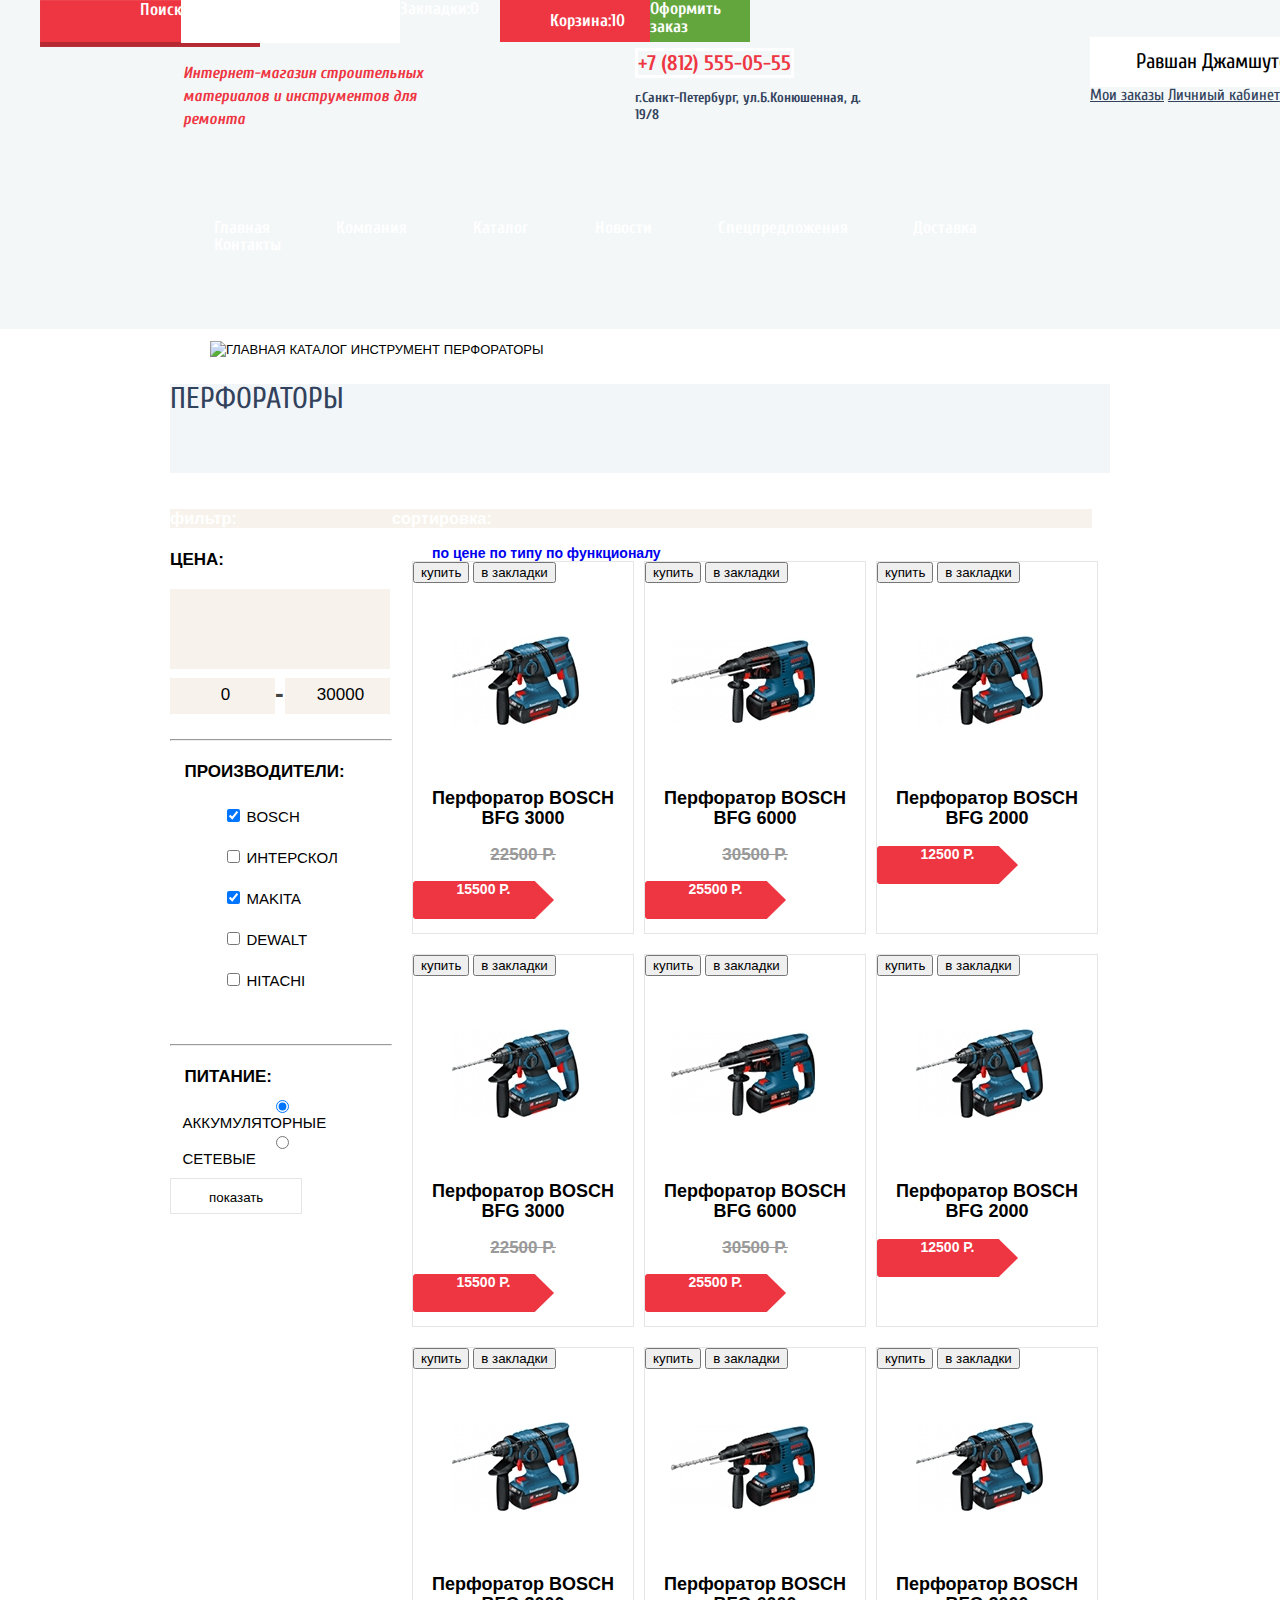
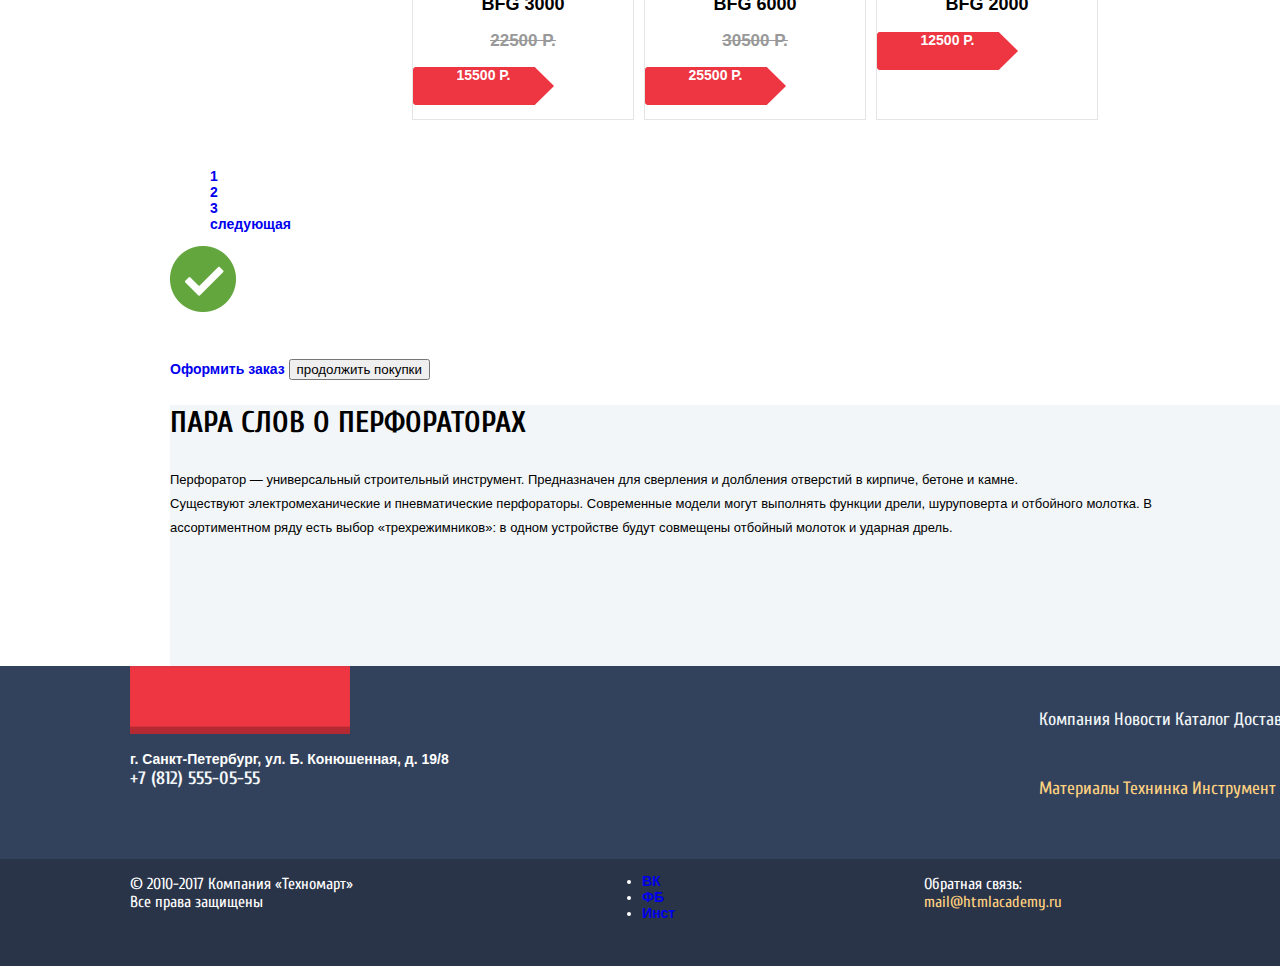
==== catalog.html @ 0e9c78cd "Сетки" ====
<!DOCTYPE html>
<html lang="ru">

<head>
  <meta charset="utf-8">
  <title>Техномарт</title>
  <link href="https://fonts.googleapis.com/css?family=Cuprum:400,400italic,700&amp;subset=latin,cyrillic"
    rel="stylesheet" type="text/css">
  <!--<link href="css/normalize.css" rel="stylesheet">-->
  <link href="css/style.css" rel="stylesheet">
</head>

<body class="inner-page">
  <header class="ferst-header">
    <section class="main-header container">

      <a class="logo" href="main.html"><img src="img/index-logo.png" width="220" height="47"
          alt="Логотип Техномарт"></a>

      <label class="search" for="search">Поиск:</label>
      <input type="search" id="search" name="search">

      <a class="bookmark" href="#">Закладки:<span class="counter">0</span></a>
      <a class="basket-catalog" href="#">Корзина:<span class="buy">10</span></a>

      <a class="order" href="#">Оформить заказ</a>
    </section>

    <section class="second-header container">
      <h1 class="description">
        Интернет-магазин строительных материалов и инструментов для ремонта
      </h1>

      <div class="contacts">
        <a href="tel:+78125550555">+7 (812) 555-05-55</a>
        <p> г.Санкт-Петербург, ул.Б.Конюшенная, д. 19/8</p>
      </div>

      <div>
        <div class="user-name">
          <a href="#">Равшан Джамшутович</a>
        </div>
        <p class="links">
          <a href="#">Мои заказы</a>
          <a href="#">Личниый кабинет</a>
        </p>
      </div>

      <nav class="navigation">
        <ul>
          <li><a href="main.html">Главная</a></li>
          <li><a href="aboutUs.html">Компания</a></li>
          <li><a href="catalog.html">Каталог</a></li>
          <li><a href="news.html">Новости</a></li>
          <li><a href="special.html">Спецпредложения</a></li>
          <li><a href="delivery.html">Доставка</a></li>
          <li><a href="contacts.html">Контакты</a></li>
        </ul>
      </nav>

    </section>

  </header>

  <main class="container">

    <ul class="breadcrumbs">
      <li><a href="main.html"><img src="img/home.svg" alt="Главная"></a></li>

      <li><a href="catalog.html">каталог</a></li>
      <li><a href="#">инструмент</a></li>
      <li><a href="#">перфораторы</a></li>
    </ul>


    <section class="title">
      <h2>перфораторы</h2>
    </section>

    <section class="filter-catalog">
      <section class="filters">
        <form action="#" method="GET">

          <h3>фильтр:</h3>

          <h2>цена:</h2>
          <div class="range"></div>
          <div class="first-tumbler"></div>
          <div class="second-tumbler"></div>

          <div class="price-box">
            <input class="min-price" type="text" value="0">
            <span class="dash">-</span>
            <input class="max-price" type="text" value="30000">
          </div>

          <div class="line">
            <hr align="left" width="220">
          </div>

          <fieldset class="field-option">
            <legend class="manufacturers">Производители:</legend>
            <ul class="list-manuf">
              <li>
                <input type="checkbox" name="bosch" id="filter-bosch" checked>
                <label class="manuf-name" for="filter-bosch">
                  bosch
                </label>
              </li>
              <li>
                <input type="checkbox" name="interskol" id="filter-interskol">
                <label class="manuf-name" for="filter-interskol">
                  интерскол
                </label>
              </li>
              <li>
                <input type="checkbox" name="makita" id="filter-makita" checked>
                <label class="manuf-name" for="filter-makita">
                  makita
                </label>
              </li>
              <li>
                <input type="checkbox" name="dewalt" id="filter-dewalt">
                <label class="manuf-name" for="filter-dewalt">
                  dewalt
                </label>
              </li>
              <li>
                <input type="checkbox" name="hitachi" id="filter-hitachi">
                <label class="manuf-name" for="filter-hitachi">
                  hitachi
                </label>
              </li>
            </ul>
          </fieldset>
          <div class="line">
            <hr align="left" width="220">
          </div>

          <fieldset class="field-supply">
            <legend class="supply">питание:</legend>
            <input type="radio" id="notify-on" name="notify" value="on" checked>
            <label class="supply-name" for="notify-on">аккумуляторные</label>
            <input type="radio" id="notify-off" name="notify" value="off">
            <label class="supply-name" for="notify-off">сетевые</label>
          </fieldset>

          <button type="submit">показать</button>
        </form>
      </section>
      <section class="sort-catalog">
        <div class="sorting">
          <h3>сортировка:</h3>
          <ul>
            <li><a href="#">по цене</a></li>
            <li><a href="#">по типу</a></li>
            <li><a href="#">по функционалу</a></li>
            <li><a href="get-up"></a></li>
            <li><a href="get-down"></a></li>
          </ul>

        </div>

        <section class="catalog">

          <ul class="catalog-list">
            <li class="catalog-item">
              <div class="hidden-button">
                <button type="button">купить</button>
                <button type="button">в закладки</button>
              </div>

              <p class="catalog-item-image">
                <img src="img/BFG3000.jpg" alt="BFG 3000" width="218px" height="170px">
              </p>

              <h3 class="catalog-category">
                Перфоратор BOSCH<br> BFG 3000
              </h3>

              <p class="old-price">
                <del>22500 Р.</del>
              </p>
              <p class="red-price">
                15500 Р.
              </p>
            </li>
            <li class="catalog-item">
              <div class="hidden-button">
                <button type="button">купить</button>
                <button type="button">в закладки</button>
              </div>

              <p class="catalog-item-image">
                <img src="img/BFG6000.jpg" alt="BFG 6000" width="218px" height="170px">
              </p>

              <h3 class="catalog-category">
                Перфоратор BOSCH<br>BFG 6000
              </h3>

              <p class="old-price">
                <del>30500 Р.</del>
              </p>
              <p class="red-price">
                25500 Р.
              </p>
            </li>
            <li class="catalog-item">
              <div class="hidden-button">
                <button type="button">купить</button>
                <button type="button">в закладки</button>
              </div>

              <p class="catalog-item-image new">
                <img src="img/BFG2000.jpg" alt="BFG 2000" width="218px" height="170px">
              </p>

              <h3 class="catalog-category">
                Перфоратор BOSCH<br>BFG 2000
              </h3>

              <p class="red-price">
                12500 Р.
              </p>
            </li>
            <li class="catalog-item">
              <div class="hidden-button">
                <button type="button">купить</button>
                <button type="button">в закладки</button>
              </div>

              <p class="catalog-item-image">
                <img src="img/BFG3000.jpg" alt="BFG 3000" width="218px" height="170px">
              </p>

              <h3 class="catalog-category">
                Перфоратор BOSCH<br> BFG 3000
              </h3>

              <p class="old-price">
                <del>22500 Р.</del>
              </p>
              <p class="red-price">
                15500 Р.
              </p>
            </li>
            <li class="catalog-item">
              <div class="hidden-button">
                <button type="button">купить</button>
                <button type="button">в закладки</button>
              </div>
              <p class="catalog-item-image new">
                <img src="img/BFG6000.jpg" alt="BFG 6000" width="218px" height="170px">
              </p>

              <h3 class="catalog-category">
                Перфоратор BOSCH<br> BFG 6000
              </h3>

              <p class="old-price">
                <del>30500 Р.</del>
              </p>
              <p class="red-price">
                25500 Р.
              </p>
            </li>
            <li class="catalog-item">
              <div class="hidden-button">
                <button type="button">купить</button>
                <button type="button">в закладки</button>
              </div>
              <p class="catalog-item-image">
                <img src="img/BFG2000.jpg" alt="BFG 2000" width="218px" height="170px">
              </p>

              <h3 class="catalog-category">
                <span class="catalog-category">Перфоратор BOSCH</span>
                <span class="catalog-title">BFG 2000</span>
              </h3>

              <p class="red-price">
                12500 Р.
              </p>
            </li>
            <li class="catalog-item">
              <div class="hidden-button">
                <button type="button">купить</button>
                <button type="button">в закладки</button>
              </div>
              <p class="catalog-item-image new">
                <img src="img/BFG3000.jpg" alt="BFG 3000" width="218px" height="170px">
              </p>

              <h3 class="catalog-category">
                Перфоратор BOSCH<br> BFG 3000
              </h3>

              <p class="old-price">
                <del>22500 Р.</del>
              </p>
              <p class="red-price">
                15500 Р.
              </p>
            </li>
            <li class="catalog-item">
              <div class="hidden-button">
                <button type="button">купить</button>
                <button type="button">в закладки</button>
              </div>
              <p class="catalog-item-image">
                <img src="img/BFG6000.jpg" alt="BFG 6000" width="218px" height="170px">
              </p>

              <h3 class="catalog-category">
                Перфоратор BOSCH<br> BFG 6000
              </h3>

              <p class="old-price">
                <del>30500 Р.</del>
              </p>
              <p class="red-price">
                25500 Р.
              </p>
            </li>
            <li class="catalog-item">
              <div class="hidden-button">
                <button type="button">купить</button>
                <button type="button">в закладки</button>
              </div>

              <p class="catalog-item-image">
                <img src="img/BFG2000.jpg" alt="BFG 2000" width="218px" height="170px">
              </p>

              <h3 class="catalog-category">
                Перфоратор BOSCH<br> BFG 2000
              </h3>

              <p class="red-price">
                12500 Р.
              </p>
            </li>
          </ul>
        </section>
      </section>


    </section>

    <ul class="pagination-list">
      <li class="pagination-item pagination-item-current"><a href="#">1</a></li>
      <li class="pagination-item"><a href="#">2</a></li>
      <li class="pagination-item"><a href="#">3</a></li>
      <li class="next-list"><a href="#">следующая</a></li>
    </ul>

    <section class="visually-hidden">
      <img src="img/check.png" alt="V" width="66" height="66">
      <p>Товар добавлен в корзину</p>
      <a href="#">Оформить заказ</a>
      <button type="button">продолжить покупки</button>
    </section>

    <section class="definition">
      <h2>ПАРА СЛОВ О ПЕРФОРАТОРАХ</h2>
      <p>
        Перфоратор — универсальный строительный инструмент. Предназначен для сверления и долбления отверстий в кирпиче,
        бетоне и камне. <br>
        Существуют электромеханические и пневматические перфораторы. Современные модели могут выполнять функции дрели,
        шуруповерта и отбойного молотка. В <br>
        ассортиментном ряду есть выбор «трехрежимников»: в одном устройстве будут совмещены отбойный молоток и ударная
        дрель.
      </p>
    </section>

  </main>

  <footer>
    <section class="close-footer container">
      <div class="footer-nav-1">
        <a class="logo" href="main.html"><img src="img/index-logo.png" width="220" height="68"
            alt="Логотип Техномарт"></a>

        <p>
          г. Санкт-Петербург, ул. Б. Конюшенная, д. 19/8 <br>
          <a class="footer-tel" href="tel:+78125550555">+7 (812) 555-05-55</a>
        </p>

      </div>
      <div class="footer-nav-2">
        <ul class="links-1">
          <li><a href="aboutus.html"> Компания</a></li>
          <li><a href="news.html"> Новости</a></li>
          <li><a href="catalog.html">Каталог</a></li>
          <li><a href="delivery.html">Доставка</a></li>
          <li><a href="contacts.html">Контакты</a></li>
        </ul>

        <ul class="links-2">
          <li><a href="#">Материалы</a></li>
          <li><a href="">Технинка</a></li>
          <li><a href="">Инструмент</a></li>
          <li><a href="special.html">Спецпредложения</a></li>
        </ul>
      </div>
    </section>

    <section class="main-footer container">
      <p>
        &#169; 2010-2017 Компания &#171;Техномарт&#187; <br>
        Все права защищены
      </p>

      <ul>
        <li><a href="#">ВК</a></li>
        <li><a href="#">ФБ</a></li>
        <li><a href="#">Инст</a></li>
      </ul>

      <p>
        Обратная связь: <br>
        <a class="mail" href="mailto:mail@htmlacademy.ru">mail@htmlacademy.ru</a>
      </p>

      <p>
        Разработано <br>
        <a class="mail" href="https://htmlacademy.ru/intensive/htmlcss">htmlacademy.ru</a>
      </p>

    </section>
  </footer>
</body>

</html>
---- css/style.css ----
body {
    margin: 0;
    padding: 0;
    font-family: "PT Sans Narrow", Arial, sans-serif;
    font-size: 14px;
    font-weight: 700;
    color: #ffffff;
    background-color: #ffffff;
  }

  .inner-page {
    /* Временно для сетки 
    background-image: url('../img/technomart-catalog.jpg');
    background-size: 1200px auto;
    background-position: top center;
    background-repeat: no-repeat;*/
  }
  

  a {
    text-decoration: none;
  }

  .container {
    width: 940px;
    margin: 0 auto;
  }

 .ferst-header {
    min-height: 320px;
    min-width: 1200px;
    background-color: #f3f7f8;
    display: flex;
    flex-direction: column;
  } 

  .second-header {
    min-width: 1200px;
    min-height: 278px;
    display: flex;
    flex-direction: row;
    justify-content: space-between;
    flex-wrap: wrap;
    padding-left: 183px;
    padding-right: 183px;
  }

  .main-header {
    min-width: 1200px;
    min-height: 42px;
    display: flex;
    align-items: flex-start;
    flex-direction: row;
   /* background-image: url("../img/head.png");
    background-position: top center;
    background-repeat: no-repeat;
    color: #ffffff;
    display: flex;
    width: 1280px;
    height: 42px;*/
  }

  input[type=search] {
    padding: 12px 0 12px 49px;
    border: none;
    font-family: "Cuprum","Arial",sans-serif;
    font-size: 17px;
  }
  label.search {
    width: 41px;
    height: 12px;
    font-family: "Cuprum","Arial",sans-serif;
    font-size: 17px;
  }

  .basket .bookmark {
    width: 100px;
    padding: 12px 0 12px 50px;
    font-size: 17px;
    font-style: normal;
    font-family: "Cuprum","Arial",sans-serif;
    text-align: left;
    color: #ffffff;
  }

  .basket-catalog {
    width: 100px;
    padding: 12px 0 12px 50px;
    font-size: 17px;
    font-style: normal;
    font-family: "Cuprum","Arial",sans-serif;
    text-align: left;
    color: #ffffff;
    background-color: #ee3643;  
  }

  .order {
    background-color: #63a63e;
    width: 150px;
    height: 42px;
    color: #ffffff;
    font-family: "Cuprum","Arial",sans-serif;
    font-size: 17px;
  }


 .main-header a {
    width: 100px;
    font-size: 17px;
    line-height: 18px;
    font-style: normal;
    font-family: "Cuprum","Arial",sans-serif;
    text-align: left;
    color: #ffffff;
}

.description {
  width: 247px;
  height: 69px;
  font-size: 16px;
  line-height: 23px;
  font-style: italic;
  font-family: "Cuprum","Arial",sans-serif;
  color: #ee3643;;
}

.contacts a {
  width: 270px;
  height: 45px;
  border: 3px solid #ffffff;
  color: #ee3643;
  font-family: "Cuprum","Arial",sans-serif;
  font-size: 21px;
}

.contacts p {
  width: 250px;
  height: 13px;
  color: #32425c;
  font-family: "Cuprum","Arial",sans-serif;
  font-size: 14px;
}

.user-name a {
  padding: 12px 65px 14px 46px;
  color: #000000;
  font-family: "Cuprum","Arial",sans-serif;
  font-size: 21px;
  font-weight: 400;
  line-height: 21px;
  background-color: #ffffff;
}

.links a {
  color: #32425c;
  font-family: "Cuprum","Arial",sans-serif;
  font-size: 16px;
  font-weight: 400;
  line-height: 18px;
  text-decoration: underline;
}

.login-block {
  height: 16px;
  color: #000000;
  font-family: "Cuprum","Arial",sans-serif;
  font-size: 21px;
  font-weight: 400;
  line-height: 21px;
}

.login {
  padding: 12px 26px 14px 46px;
  background-color: #ffffff;
}

.registration {
  padding: 12px 25px 14px 23px;
  background-color: #684e4e;
}

.navigation {
  width: 940px;
  height: 60px;
  display: flex;
  flex-direction: row-reverse;
  /*background-image: url("../img/nav.png");
  background-position: top center;
  background-repeat: no-repeat;*/
}

.navigation ul {
  padding-left: 0;
}

.navigation li {
  display: inline;
}

.navigation a {
  padding: 20px 31px;
  color: #ffffff;
  font-family: "Cuprum","Arial",sans-serif;
  font-size: 17px;
  line-height: 17px;  
}

.navigation:nth-child(7) {
  margin-right: 0;
}

/*main catalog*/
.breadcrumbs {
  display:inline-block;
  margin: 12px auto auto auto;
}
.breadcrumbs li {
  display: inline;
}

.breadcrumbs a {
  color: #000000;
  font-family: "PT Sans","Arial",sans-serif;
  font-size: 13px;
  font-weight: 400;
  line-height: 18px;
  text-transform: uppercase;
}


.title {
  width: 940px;
  height: 89px;
  background-color: #f2f6f8;
  margin-bottom: 20px;
}

.filter-catalog {
  display: flex;
}

.title h2 {
  color: #32425c;
  font-family: "Cuprum","Arial",sans-serif;
  font-size: 30px;
  font-weight: 400;
  line-height: 30px;
  text-transform: uppercase;
}

.field-option {
  border: none;
}

.manufacturers {
  color: #000000;
  font-family: "PT Sans","Arial",sans-serif;
  font-size: 17px;
  font-weight: 700;
  line-height: 30px;
  text-transform: uppercase;
  margin-top: 25px;
}

.supply {
  color: #000000;
  font-family: "PT Sans","Arial",sans-serif;
  font-size: 17px;
  font-weight: 700;
  line-height: 30px;
  text-transform: uppercase; 
}

.field-supply {
  border: none;
  display: flex;
  flex-direction: column;
}

.manufacturers label {
  color: #000000;
  font-family: "PT Sans","Arial",sans-serif;
  font-size: 15px;
  font-weight: 400;
  line-height: 20px;
  text-transform: uppercase;
}

.list-manuf li {
  margin-bottom: 20px;
}

.manuf-name {
  color: #000000;
  font-family: "PT Sans","Arial",sans-serif;
  font-size: 15px;
  font-weight: 400;
  line-height: 20px;
  text-transform: uppercase;
}

.supply-name {
  color: #000000;
  font-family: "PT Sans","Arial",sans-serif;
  font-size: 15px;
  font-weight: 400;
  line-height: 20px;
  text-transform: uppercase;
}

.filters {
  display: flex;
  flex-direction: column;
}

.filters h3 {
  background-color: #f7f3ec;
}

.filters h2 {
  color: #000000;
  font-family: "PT Sans","Arial",sans-serif;
  font-size: 17px;
  font-weight: 700;
  line-height: 30px;
  text-transform: uppercase;
}

.range {
  width: 220px;
  height: 80px;
  background-color: #f7f3ec;
  margin-bottom: 9px;
}

input[type=text] {
  width: 95px;
  padding: 8px 2px 10px 8px;
  font-weight: 400;
  font-style: normal;
  font-size: 17px;
  line-height: 18px;
  font-family: "PT Sans","Arial",sans-serif;
  text-align: center;
  background-color: #f7f3ec;
  border: none;
  
}

.dash {
  width: 10px;
  height: 1px;
  color: #444444;
  font-family: "PT Sans","Arial",sans-serif;
  font-size: 26px;
}

.price-box {
  display: flex;
  flex-direction: row;
}

.filters button {
  border: 1px solid #e5e5e5;
  background-color: #ffffff;
  padding: 11px 38px 8px;
  
}

.line {
  margin-top: 25px;
  margin-bottom: 16px;
  border-bottom-width: 0;
}

.sorting {
  width: 700px;
  height: 38px;
  
}


.sorting li {
  display: inline;
}

.sorting h3 {
  background-color: #f7f3ec;
}

.catalog-list {
  display: flex;
  flex-direction: row;
  flex-wrap: wrap;
  padding-left: 20px;
}

.catalog-item {
  border: 1px solid #e5e5e5;
  background-color: #ffffff;
  width: 220px;
  margin-bottom: 20px;
  margin-right: 10px;
}

.catalog-category {
  color: #000000;
  font-family: "PT Sans","Arial",sans-serif;
  font-size: 18px;
  font-weight: 700;
  line-height: 20px;
  text-align: center;
}

.old-price {
  color: #999999;
  font-family: "PT Sans","Arial",sans-serif;
  font-size: 17px;
  line-height: 18px;
  text-decoration: line-through;
  text-transform: uppercase;
  text-align: center;
}

.red-price {
  background-image: url("../img/11.png");
  background-repeat: no-repeat;
  background-position: center;
  width: 141px;
  height: 38px;
  text-align: center;
}

.definition {
  width: 1286px;
  height: 261px;
  background-color: #f2f6f8;
}

.definition h2 {
  margin-bottom: 28px;
  color: #000000;
  text-transform: uppercase;
  font-size: 30px;
  font-family: "Cuprum","Arial",sans-serif;
}

.definition p {
  font-weight: 400;
  font-style: normal;
  line-height: 24px;
  color: #000000;
  font-size: 13px;
}

/*main catalog over*/

.pre-footer {
  background-color: #ffffff;
  display: flex;
  justify-content: space-between;
  padding-left: 183px;
  padding-right: 183px;
}

.pre-footer h2 {
  color: #000000;
  font-family: "PT Sans","Arial",sans-serif;
  font-size: 30px;
  text-transform: uppercase;
}
.pre-footer p {
  font-size: 13px;
  font-family: "PT Sans","Arial",sans-serif;
  color: #000000;
}

.extra-p {
  width: 500px;
}

.pre-footer li {
  font-family: "Cuprum","Arial",sans-serif;
  font-size: 18px;
  line-height: 20px;
  color: #000000
}

.aboutus {
  padding: 12px 40px 10px;
  text-align: center;
  width: 220px;
  height: 38px;
  background-color: #ee3643;
  color: #ffffff;
  font-family: "Cuprum","Arial",sans-serif;
  font-size: 14px;
  font-weight: 400;
  line-height: 18px;
  text-transform: uppercase;
}

.loss-btn {
  padding: 13px 58px 8px 64px;
  background-color: #ee3643;
  color: #ffffff;
  font-family: "Cuprum","Arial",sans-serif;
  font-size: 14px;
  font-weight: 400;
  line-height: 18px;
  text-transform: uppercase;
}

.close-footer {
  width: 1280px;
  height: 193px;
  background-color: #32425c;
  display: flex;
  justify-content: space-between;
  padding-left: 130px;
  padding-right: 130px;
}


.footer-nav-2 li {
  display: inline;
}

.close-footer p
.footer-tel {
  width: 322px;
  height: 40px;
  color: #f3f7f9;
  font-family: "Cuprum","Arial",sans-serif;
  font-size: 18px;
  line-height: 24px;
}

.links-1 {
  margin-top: 42px;
}

.links-2 {
  margin-top: 45px;
}

.links-1 a {
  color: #f1f5f7;
  font-family: "Cuprum","Arial",sans-serif;
  font-size: 18px;
  font-weight: 400;
  line-height: 24px;
}

.links-2 a {
  color: #ffd180;
  font-family: "Cuprum","Arial",sans-serif;
  font-size: 18px;
  font-weight: 400;
  line-height: 24px;
}

.main-footer {
  background-color: #293449;
  width: 1280px;
  height: 107px;
  display: flex;
  justify-content: space-between;
  padding-left: 130px;
  padding-right: 130px;
}

.main-footer p {
  color: #ffffff;
  font-family: "Cuprum","Arial",sans-serif;
  font-size: 16px;
  font-weight: 400;
  line-height: 18px;
}

.mail {
  color: #ffd180;
  font-family: "Cuprum","Arial",sans-serif;
  font-size: 16px;
  font-weight: 400;
  line-height: 18px;
}
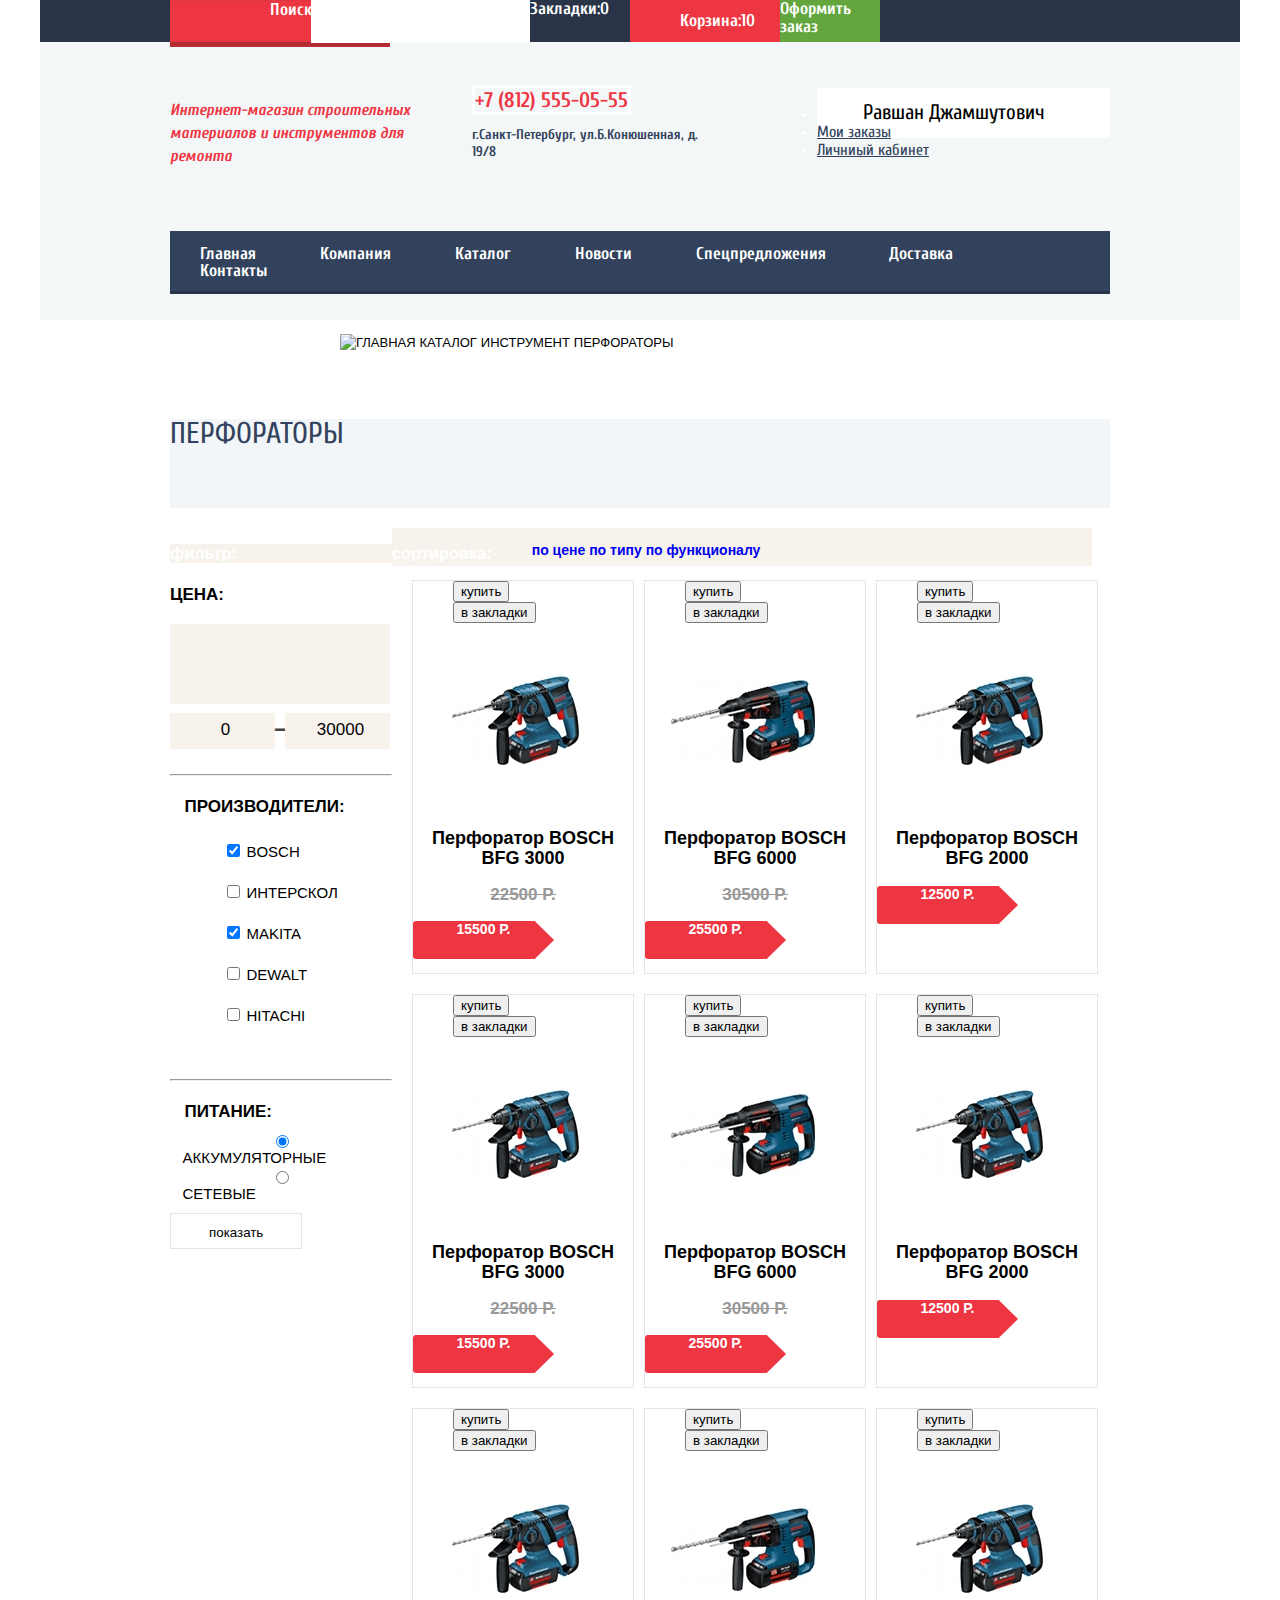
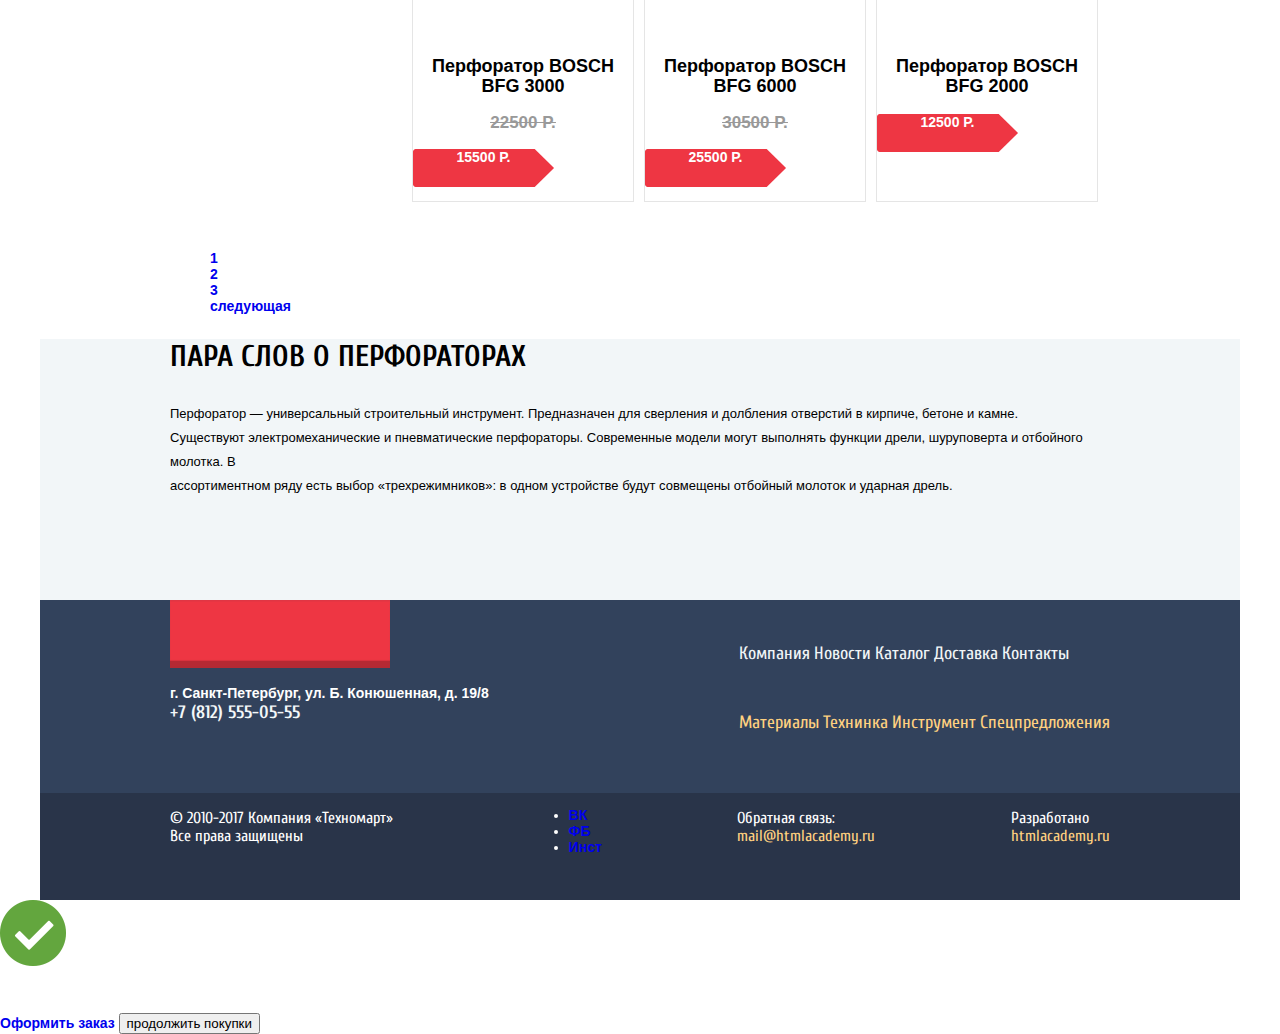
==== commit 8089bed5: "Доработка" ====
--- a/catalog.html
+++ b/catalog.html
@@ -10,9 +10,9 @@
   <link href="css/style.css" rel="stylesheet">
 </head>
 
-<body class="inner-page">
-  <header class="ferst-header">
-    <section class="main-header container">
+<body>
+  <header class="ferst-header container">
+    <section class="main-header">
 
       <a class="logo" href="main.html"><img src="img/index-logo.png" width="220" height="47"
           alt="Логотип Техномарт"></a>
@@ -36,333 +36,326 @@
         <p> г.Санкт-Петербург, ул.Б.Конюшенная, д. 19/8</p>
       </div>
 
-      <div>
-        <div class="user-name">
-          <a href="#">Равшан Джамшутович</a>
-        </div>
-        <p class="links">
-          <a href="#">Мои заказы</a>
-          <a href="#">Личниый кабинет</a>
-        </p>
-      </div>
-
-      <nav class="navigation">
-        <ul>
-          <li><a href="main.html">Главная</a></li>
-          <li><a href="aboutUs.html">Компания</a></li>
-          <li><a href="catalog.html">Каталог</a></li>
-          <li><a href="news.html">Новости</a></li>
-          <li><a href="special.html">Спецпредложения</a></li>
-          <li><a href="delivery.html">Доставка</a></li>
-          <li><a href="contacts.html">Контакты</a></li>
+      <ul>
+        <li class="user-name"><a href="#">Равшан Джамшутович</a></li>
+        <li class="links"><a href="#">Мои заказы</a></li>
+        <li class="links"><a href="#">Личниый кабинет</a>
+          </p>
+        </li>
+      </ul>
+
+      <section class="third-header container">
+        <nav class="navigation">
+          <ul>
+            <li><a href="main.html">Главная</a></li>
+            <li><a href="aboutUs.html">Компания</a></li>
+            <li><a href="catalog.html">Каталог</a></li>
+            <li><a href="news.html">Новости</a></li>
+            <li><a href="special.html">Спецпредложения</a></li>
+            <li><a href="delivery.html">Доставка</a></li>
+            <li><a href="contacts.html">Контакты</a></li>
+          </ul>
+        </nav>
+      </section>
+    </section>
+
+  </header>
+
+  <main>
+    <section class="main-catalog container">
+      <section class="part-breadcrumbs container">
+        <ul class="breadcrumbs">
+          <li><a href="main.html"><img src="img/home.svg" alt="Главная"></a></li>
+
+          <li><a href="catalog.html">каталог</a></li>
+          <li><a href="#">инструмент</a></li>
+          <li><a href="#">перфораторы</a></li>
         </ul>
-      </nav>
-
-    </section>
-
-  </header>
-
-  <main class="container">
-
-    <ul class="breadcrumbs">
-      <li><a href="main.html"><img src="img/home.svg" alt="Главная"></a></li>
-
-      <li><a href="catalog.html">каталог</a></li>
-      <li><a href="#">инструмент</a></li>
-      <li><a href="#">перфораторы</a></li>
-    </ul>
-
-
-    <section class="title">
-      <h2>перфораторы</h2>
-    </section>
-
-    <section class="filter-catalog">
-      <section class="filters">
-        <form action="#" method="GET">
-
-          <h3>фильтр:</h3>
-
-          <h2>цена:</h2>
-          <div class="range"></div>
-          <div class="first-tumbler"></div>
-          <div class="second-tumbler"></div>
-
-          <div class="price-box">
-            <input class="min-price" type="text" value="0">
-            <span class="dash">-</span>
-            <input class="max-price" type="text" value="30000">
+      </section>
+
+      <section class="title container">
+        <h2>перфораторы</h2>
+      </section>
+
+      <section class="filter-catalog container">
+        <section class="filters">
+          <form action="#" method="GET">
+
+            <h3>фильтр:</h3>
+
+            <h2>цена:</h2>
+            <div class="range"></div>
+            <div class="first-tumbler"></div>
+            <div class="second-tumbler"></div>
+
+            <div class="price-box">
+              <input class="min-price" type="text" value="0">
+              <span class="dash"></span>
+              <input class="max-price" type="text" value="30000">
+            </div>
+
+            <div class="line">
+              <hr align="left" width="220">
+            </div>
+
+            <fieldset class="field-option">
+              <legend class="manufacturers">Производители:</legend>
+              <ul class="list-manuf">
+                <li>
+                  <input type="checkbox" name="bosch" id="filter-bosch" checked>
+                  <label class="manuf-name" for="filter-bosch">
+                    bosch
+                  </label>
+                </li>
+                <li>
+                  <input type="checkbox" name="interskol" id="filter-interskol">
+                  <label class="manuf-name" for="filter-interskol">
+                    интерскол
+                  </label>
+                </li>
+                <li>
+                  <input type="checkbox" name="makita" id="filter-makita" checked>
+                  <label class="manuf-name" for="filter-makita">
+                    makita
+                  </label>
+                </li>
+                <li>
+                  <input type="checkbox" name="dewalt" id="filter-dewalt">
+                  <label class="manuf-name" for="filter-dewalt">
+                    dewalt
+                  </label>
+                </li>
+                <li>
+                  <input type="checkbox" name="hitachi" id="filter-hitachi">
+                  <label class="manuf-name" for="filter-hitachi">
+                    hitachi
+                  </label>
+                </li>
+              </ul>
+            </fieldset>
+            <div class="line">
+              <hr align="left" width="220">
+            </div>
+
+            <fieldset class="field-supply">
+              <legend class="supply">питание:</legend>
+              <input type="radio" id="notify-on" name="notify" value="on" checked>
+              <label class="supply-name" for="notify-on">аккумуляторные</label>
+              <input type="radio" id="notify-off" name="notify" value="off">
+              <label class="supply-name" for="notify-off">сетевые</label>
+            </fieldset>
+
+            <button type="submit">показать</button>
+          </form>
+        </section>
+        <section class="sort-catalog">
+          <div class="sorting">
+            <h3>сортировка:</h3>
+            <ul>
+              <li><a href="#">по цене</a></li>
+              <li><a href="#">по типу</a></li>
+              <li><a href="#">по функционалу</a></li>
+              <li><a href="get-up"></a></li>
+              <li><a href="get-down"></a></li>
+            </ul>
+
           </div>
 
-          <div class="line">
-            <hr align="left" width="220">
-          </div>
-
-          <fieldset class="field-option">
-            <legend class="manufacturers">Производители:</legend>
-            <ul class="list-manuf">
-              <li>
-                <input type="checkbox" name="bosch" id="filter-bosch" checked>
-                <label class="manuf-name" for="filter-bosch">
-                  bosch
-                </label>
-              </li>
-              <li>
-                <input type="checkbox" name="interskol" id="filter-interskol">
-                <label class="manuf-name" for="filter-interskol">
-                  интерскол
-                </label>
-              </li>
-              <li>
-                <input type="checkbox" name="makita" id="filter-makita" checked>
-                <label class="manuf-name" for="filter-makita">
-                  makita
-                </label>
-              </li>
-              <li>
-                <input type="checkbox" name="dewalt" id="filter-dewalt">
-                <label class="manuf-name" for="filter-dewalt">
-                  dewalt
-                </label>
-              </li>
-              <li>
-                <input type="checkbox" name="hitachi" id="filter-hitachi">
-                <label class="manuf-name" for="filter-hitachi">
-                  hitachi
-                </label>
+          <section class="catalog">
+
+            <ul class="catalog-list">
+              <li class="catalog-item">
+                <ul class="hidden-button">
+                  <li><button type="button">купить</button>
+                  <li><button type="button">в закладки</button></li>
+                </ul>
+
+                <p class="catalog-item-image">
+                  <img src="img/BFG3000.jpg" alt="BFG 3000" width="218px" height="170px">
+                </p>
+
+                <h3 class="catalog-category">
+                  Перфоратор BOSCH<br> BFG 3000
+                </h3>
+
+                <p class="old-price">
+                  <del>22500 Р.</del>
+                </p>
+                <p class="red-price">
+                  15500 Р.
+                </p>
+              </li>
+              <li class="catalog-item">
+                <ul class="hidden-button">
+                  <li><button type="button">купить</button>
+                  <li><button type="button">в закладки</button></li>
+                </ul>
+
+                <p class="catalog-item-image">
+                  <img src="img/BFG6000.jpg" alt="BFG 6000" width="218px" height="170px">
+                </p>
+
+                <h3 class="catalog-category">
+                  Перфоратор BOSCH<br>BFG 6000
+                </h3>
+
+                <p class="old-price">
+                  <del>30500 Р.</del>
+                </p>
+                <p class="red-price">
+                  25500 Р.
+                </p>
+              </li>
+              <li class="catalog-item">
+                <ul class="hidden-button">
+                  <li><button type="button">купить</button>
+                  <li><button type="button">в закладки</button></li>
+                </ul>
+
+                <p class="catalog-item-image new">
+                  <img src="img/BFG2000.jpg" alt="BFG 2000" width="218px" height="170px">
+                </p>
+
+                <h3 class="catalog-category">
+                  Перфоратор BOSCH<br>BFG 2000
+                </h3>
+
+                <p class="red-price">
+                  12500 Р.
+                </p>
+              </li>
+              <li class="catalog-item">
+                <ul class="hidden-button">
+                  <li><button type="button">купить</button>
+                  <li><button type="button">в закладки</button></li>
+                </ul>
+
+                <p class="catalog-item-image">
+                  <img src="img/BFG3000.jpg" alt="BFG 3000" width="218px" height="170px">
+                </p>
+
+                <h3 class="catalog-category">
+                  Перфоратор BOSCH<br> BFG 3000
+                </h3>
+
+                <p class="old-price">
+                  <del>22500 Р.</del>
+                </p>
+                <p class="red-price">
+                  15500 Р.
+                </p>
+              </li>
+              <li class="catalog-item">
+                <ul class="hidden-button">
+                  <li><button type="button">купить</button>
+                  <li><button type="button">в закладки</button></li>
+                </ul>
+                <p class="catalog-item-image new">
+                  <img src="img/BFG6000.jpg" alt="BFG 6000" width="218px" height="170px">
+                </p>
+
+                <h3 class="catalog-category">
+                  Перфоратор BOSCH<br> BFG 6000
+                </h3>
+
+                <p class="old-price">
+                  <del>30500 Р.</del>
+                </p>
+                <p class="red-price">
+                  25500 Р.
+                </p>
+              </li>
+              <li class="catalog-item">
+                <ul class="hidden-button">
+                  <li><button type="button">купить</button>
+                  <li><button type="button">в закладки</button></li>
+                </ul>
+                <p class="catalog-item-image">
+                  <img src="img/BFG2000.jpg" alt="BFG 2000" width="218px" height="170px">
+                </p>
+
+                <h3 class="catalog-category">
+                  <span class="catalog-category">Перфоратор BOSCH</span>
+                  <span class="catalog-title">BFG 2000</span>
+                </h3>
+
+                <p class="red-price">
+                  12500 Р.
+                </p>
+              </li>
+              <li class="catalog-item">
+                <ul class="hidden-button">
+                  <li><button type="button">купить</button>
+                  <li><button type="button">в закладки</button></li>
+                </ul>
+                <p class="catalog-item-image new">
+                  <img src="img/BFG3000.jpg" alt="BFG 3000" width="218px" height="170px">
+                </p>
+
+                <h3 class="catalog-category">
+                  Перфоратор BOSCH<br> BFG 3000
+                </h3>
+
+                <p class="old-price">
+                  <del>22500 Р.</del>
+                </p>
+                <p class="red-price">
+                  15500 Р.
+                </p>
+              </li>
+              <li class="catalog-item">
+                <ul class="hidden-button">
+                  <li><button type="button">купить</button>
+                  <li><button type="button">в закладки</button></li>
+                </ul>
+                <p class="catalog-item-image">
+                  <img src="img/BFG6000.jpg" alt="BFG 6000" width="218px" height="170px">
+                </p>
+
+                <h3 class="catalog-category">
+                  Перфоратор BOSCH<br> BFG 6000
+                </h3>
+
+                <p class="old-price">
+                  <del>30500 Р.</del>
+                </p>
+                <p class="red-price">
+                  25500 Р.
+                </p>
+              </li>
+              <li class="catalog-item">
+                <ul class="hidden-button">
+                  <li><button type="button">купить</button>
+                  <li><button type="button">в закладки</button></li>
+                </ul>
+
+                <p class="catalog-item-image">
+                  <img src="img/BFG2000.jpg" alt="BFG 2000" width="218px" height="170px">
+                </p>
+
+                <h3 class="catalog-category">
+                  Перфоратор BOSCH<br> BFG 2000
+                </h3>
+
+                <p class="red-price">
+                  12500 Р.
+                </p>
               </li>
             </ul>
-          </fieldset>
-          <div class="line">
-            <hr align="left" width="220">
-          </div>
-
-          <fieldset class="field-supply">
-            <legend class="supply">питание:</legend>
-            <input type="radio" id="notify-on" name="notify" value="on" checked>
-            <label class="supply-name" for="notify-on">аккумуляторные</label>
-            <input type="radio" id="notify-off" name="notify" value="off">
-            <label class="supply-name" for="notify-off">сетевые</label>
-          </fieldset>
-
-          <button type="submit">показать</button>
-        </form>
+          </section>
+        </section>
+
+
       </section>
-      <section class="sort-catalog">
-        <div class="sorting">
-          <h3>сортировка:</h3>
-          <ul>
-            <li><a href="#">по цене</a></li>
-            <li><a href="#">по типу</a></li>
-            <li><a href="#">по функционалу</a></li>
-            <li><a href="get-up"></a></li>
-            <li><a href="get-down"></a></li>
-          </ul>
-
-        </div>
-
-        <section class="catalog">
-
-          <ul class="catalog-list">
-            <li class="catalog-item">
-              <div class="hidden-button">
-                <button type="button">купить</button>
-                <button type="button">в закладки</button>
-              </div>
-
-              <p class="catalog-item-image">
-                <img src="img/BFG3000.jpg" alt="BFG 3000" width="218px" height="170px">
-              </p>
-
-              <h3 class="catalog-category">
-                Перфоратор BOSCH<br> BFG 3000
-              </h3>
-
-              <p class="old-price">
-                <del>22500 Р.</del>
-              </p>
-              <p class="red-price">
-                15500 Р.
-              </p>
-            </li>
-            <li class="catalog-item">
-              <div class="hidden-button">
-                <button type="button">купить</button>
-                <button type="button">в закладки</button>
-              </div>
-
-              <p class="catalog-item-image">
-                <img src="img/BFG6000.jpg" alt="BFG 6000" width="218px" height="170px">
-              </p>
-
-              <h3 class="catalog-category">
-                Перфоратор BOSCH<br>BFG 6000
-              </h3>
-
-              <p class="old-price">
-                <del>30500 Р.</del>
-              </p>
-              <p class="red-price">
-                25500 Р.
-              </p>
-            </li>
-            <li class="catalog-item">
-              <div class="hidden-button">
-                <button type="button">купить</button>
-                <button type="button">в закладки</button>
-              </div>
-
-              <p class="catalog-item-image new">
-                <img src="img/BFG2000.jpg" alt="BFG 2000" width="218px" height="170px">
-              </p>
-
-              <h3 class="catalog-category">
-                Перфоратор BOSCH<br>BFG 2000
-              </h3>
-
-              <p class="red-price">
-                12500 Р.
-              </p>
-            </li>
-            <li class="catalog-item">
-              <div class="hidden-button">
-                <button type="button">купить</button>
-                <button type="button">в закладки</button>
-              </div>
-
-              <p class="catalog-item-image">
-                <img src="img/BFG3000.jpg" alt="BFG 3000" width="218px" height="170px">
-              </p>
-
-              <h3 class="catalog-category">
-                Перфоратор BOSCH<br> BFG 3000
-              </h3>
-
-              <p class="old-price">
-                <del>22500 Р.</del>
-              </p>
-              <p class="red-price">
-                15500 Р.
-              </p>
-            </li>
-            <li class="catalog-item">
-              <div class="hidden-button">
-                <button type="button">купить</button>
-                <button type="button">в закладки</button>
-              </div>
-              <p class="catalog-item-image new">
-                <img src="img/BFG6000.jpg" alt="BFG 6000" width="218px" height="170px">
-              </p>
-
-              <h3 class="catalog-category">
-                Перфоратор BOSCH<br> BFG 6000
-              </h3>
-
-              <p class="old-price">
-                <del>30500 Р.</del>
-              </p>
-              <p class="red-price">
-                25500 Р.
-              </p>
-            </li>
-            <li class="catalog-item">
-              <div class="hidden-button">
-                <button type="button">купить</button>
-                <button type="button">в закладки</button>
-              </div>
-              <p class="catalog-item-image">
-                <img src="img/BFG2000.jpg" alt="BFG 2000" width="218px" height="170px">
-              </p>
-
-              <h3 class="catalog-category">
-                <span class="catalog-category">Перфоратор BOSCH</span>
-                <span class="catalog-title">BFG 2000</span>
-              </h3>
-
-              <p class="red-price">
-                12500 Р.
-              </p>
-            </li>
-            <li class="catalog-item">
-              <div class="hidden-button">
-                <button type="button">купить</button>
-                <button type="button">в закладки</button>
-              </div>
-              <p class="catalog-item-image new">
-                <img src="img/BFG3000.jpg" alt="BFG 3000" width="218px" height="170px">
-              </p>
-
-              <h3 class="catalog-category">
-                Перфоратор BOSCH<br> BFG 3000
-              </h3>
-
-              <p class="old-price">
-                <del>22500 Р.</del>
-              </p>
-              <p class="red-price">
-                15500 Р.
-              </p>
-            </li>
-            <li class="catalog-item">
-              <div class="hidden-button">
-                <button type="button">купить</button>
-                <button type="button">в закладки</button>
-              </div>
-              <p class="catalog-item-image">
-                <img src="img/BFG6000.jpg" alt="BFG 6000" width="218px" height="170px">
-              </p>
-
-              <h3 class="catalog-category">
-                Перфоратор BOSCH<br> BFG 6000
-              </h3>
-
-              <p class="old-price">
-                <del>30500 Р.</del>
-              </p>
-              <p class="red-price">
-                25500 Р.
-              </p>
-            </li>
-            <li class="catalog-item">
-              <div class="hidden-button">
-                <button type="button">купить</button>
-                <button type="button">в закладки</button>
-              </div>
-
-              <p class="catalog-item-image">
-                <img src="img/BFG2000.jpg" alt="BFG 2000" width="218px" height="170px">
-              </p>
-
-              <h3 class="catalog-category">
-                Перфоратор BOSCH<br> BFG 2000
-              </h3>
-
-              <p class="red-price">
-                12500 Р.
-              </p>
-            </li>
-          </ul>
-        </section>
-      </section>
-
-
-    </section>
-
-    <ul class="pagination-list">
-      <li class="pagination-item pagination-item-current"><a href="#">1</a></li>
-      <li class="pagination-item"><a href="#">2</a></li>
-      <li class="pagination-item"><a href="#">3</a></li>
-      <li class="next-list"><a href="#">следующая</a></li>
-    </ul>
-
-    <section class="visually-hidden">
-      <img src="img/check.png" alt="V" width="66" height="66">
-      <p>Товар добавлен в корзину</p>
-      <a href="#">Оформить заказ</a>
-      <button type="button">продолжить покупки</button>
-    </section>
-
-    <section class="definition">
+
+      <ul class="pagination-list">
+        <li class="pagination-item pagination-item-current"><a href="#">1</a></li>
+        <li class="pagination-item"><a href="#">2</a></li>
+        <li class="pagination-item"><a href="#">3</a></li>
+        <li class="next-list"><a href="#">следующая</a></li>
+      </ul>
+    </section>
+    <section class="definition container">
       <h2>ПАРА СЛОВ О ПЕРФОРАТОРАХ</h2>
       <p>
         Перфоратор — универсальный строительный инструмент. Предназначен для сверления и долбления отверстий в кирпиче,
@@ -430,6 +423,12 @@
 
     </section>
   </footer>
+  <section class="visually-hidden">
+    <img src="img/check.png" alt="V" width="66" height="66">
+    <p>Товар добавлен в корзину</p>
+    <a href="#">Оформить заказ</a>
+    <button type="button">продолжить покупки</button>
+  </section>
 </body>
 
 </html>--- a/css/style.css
+++ b/css/style.css
@@ -8,56 +8,51 @@
     background-color: #ffffff;
   }
 
-  .inner-page {
-    /* Временно для сетки 
-    background-image: url('../img/technomart-catalog.jpg');
-    background-size: 1200px auto;
-    background-position: top center;
-    background-repeat: no-repeat;*/
-  }
-  
-
   a {
     text-decoration: none;
   }
 
   .container {
-    width: 940px;
     margin: 0 auto;
   }
 
  .ferst-header {
-    min-height: 320px;
-    min-width: 1200px;
+    height: 320px;
+    width: 1200px;
     background-color: #f3f7f8;
     display: flex;
     flex-direction: column;
   } 
 
   .second-header {
-    min-width: 1200px;
-    min-height: 278px;
+    height: 100px;
     display: flex;
     flex-direction: row;
     justify-content: space-between;
     flex-wrap: wrap;
-    padding-left: 183px;
-    padding-right: 183px;
+    padding-left: 130px;
+    padding-right: 130px;
+    padding-top: 46px;
+  }
+
+  .third-header {
+    width: 940px;
+    height: 60px;
+    margin-top: 44px;
+    background-color: #32425c;
+    border-bottom: 3px solid #293449;
   }
 
   .main-header {
-    min-width: 1200px;
-    min-height: 42px;
     display: flex;
     align-items: flex-start;
     flex-direction: row;
-   /* background-image: url("../img/head.png");
-    background-position: top center;
-    background-repeat: no-repeat;
+    background-color: #293449;
     color: #ffffff;
     display: flex;
-    width: 1280px;
-    height: 42px;*/
+    height: 42px;
+    padding-left: 130px;
+    padding-right: 130px;
   }
 
   input[type=search] {
@@ -116,7 +111,6 @@
 
 .description {
   width: 247px;
-  height: 69px;
   font-size: 16px;
   line-height: 23px;
   font-style: italic;
@@ -180,17 +174,13 @@
 }
 
 .navigation {
-  width: 940px;
-  height: 60px;
   display: flex;
   flex-direction: row-reverse;
-  /*background-image: url("../img/nav.png");
-  background-position: top center;
-  background-repeat: no-repeat;*/
 }
 
 .navigation ul {
   padding-left: 0;
+  list-style: none;
 }
 
 .navigation li {
@@ -198,22 +188,239 @@
 }
 
 .navigation a {
-  padding: 20px 31px;
+  padding: 14px 30px;
   color: #ffffff;
   font-family: "Cuprum","Arial",sans-serif;
   font-size: 17px;
   line-height: 17px;  
 }
 
-.navigation:nth-child(7) {
+/*main index*/
+.ferst-main {
+  width: 940px;
+  padding-left: 130px;
+  padding-right: 130px;
+  display: flex;
+  flex-direction: row;
+  flex-wrap: wrap;
+  margin-top: 59px;
+}
+
+.divide-main {
+  margin-bottom: 20px;
+  margin-right: 20px;
+}
+
+.divide-main:nth-child(3n) {
   margin-right: 0;
 }
 
+.materials {
+  width: 300px;
+  height: 123px;
+  background-color: #ffbf47;
+}
+
+.tools {
+  width: 300px;
+  height: 123px;
+  background-color: #3bbce3;
+}
+
+.technics {
+  width: 300px;
+  height: 123px;
+  background-color: #dc91d8;
+}
+
+.special {
+  width: 300px;
+  height: 123px;
+  background-color: #8ed78f;
+  margin-right: 0;
+}
+
+.delivery {
+  width: 300px;
+  height: 123px;
+  background-color: #ffc047;
+}
+
+.slider-item {
+  width: 620px;
+  height: 266px;
+  background-image: url(../img/drill.jpg);
+}
+
+.lobby {
+  width: 940px;
+  height: 89px;
+  margin-top: 53px;
+  background-color: #f9f5f0;
+  display: flex;
+  flex-direction: row;
+  justify-content: space-between;
+}
+
+.lobby h2 {
+  color: #32425c;
+  font-family: "Cuprum","Arial",sans-serif;
+  font-size: 30px;
+  font-weight: 400;
+  line-height: 30px;
+  text-transform: uppercase;
+}
+
+.lobby-btn {
+  padding: 11px 55px 9px;
+  margin: 25px 24px 0 0;
+  font-size: 14px;
+  line-height: 18px;
+  text-align: center;
+  background-color: #ee3643;
+  color: #fff;
+  border-radius: 4px;
+}
+
+.catalog-index {
+  margin-top: 21px;
+  width: 940px;
+  padding-left: 130px;
+  padding-right: 130px;
+
+}
+
+.catalog-index ul {
+  display: flex;
+  flex-direction: row;
+  padding-left: 0;
+}
+
+.catalog-item-main {
+  border: 1px solid #e5e5e5;
+  background-color: #ffffff;
+  width: 220px;
+  margin-bottom: 20px;
+  margin-right: 21px;
+}
+.lobby-2 {
+  width: 940px;
+  height: 89px;
+  background-color: #f9f5f0;
+  display: flex;
+  flex-direction: row;
+  justify-content: space-between;
+}
+
+.lobby-2 h2 {
+  color: #32425c;
+  font-family: "Cuprum","Arial",sans-serif;
+  font-size: 30px;
+  font-weight: 400;
+  line-height: 30px;
+  text-transform: uppercase;
+}
+
+.brand {
+  width: 940px;
+  padding-left: 130px;
+  padding-right: 130px;
+}
+
+.brand ul{
+  display: flex;
+  flex-direction: row;
+  flex-wrap: wrap;
+  padding-left: 0;
+}
+
+.brand-list li:nth-child(4n+4) {
+  margin-right: 0;
+}
+
+.brand li{
+  width: 218px;
+  height: 143px;
+  margin: 0 20px 20px 0;
+  border: 1px solid #e5e5e5;
+}
+
+.service {
+  width: 940px;
+  height: 522px;
+  padding-left: 183px;
+  padding-right: 183px;
+  background-color: #f2f6f8;
+}
+
+.service h2 {
+  text-transform: uppercase;
+  color: #000;
+  font-size: 30px;
+  font-family: "Cuprum","Arial",sans-serif;
+}
+
+.service p {
+  padding-bottom: 64px;
+  font-size: 13px;
+  font-family: "PT Sans","Arial",sans-serif;
+  color: #000;
+}
+
+.service h3 {
+  text-transform: uppercase;
+  color: #32425c;
+  font-size: 36px;
+  font-family: "Cuprum","Arial",sans-serif;
+}
+
+.delivery-switch {
+  width: 940px;
+  height: 285;
+  display: flex;
+  flex-direction: row;
+  background-image: url(../img/delivery2.png);
+  background-repeat: no-repeat;
+  background-position: right;
+}
+
+.pre-footer {
+  width: 940px;
+  height: 537px;
+  background-color: #ffffff;
+  display: flex;
+  justify-content: space-between;
+  padding-left: 183px;
+  padding-right: 183px;
+}
+
+.pre-footer h2 {
+  color: #000000;
+  font-family: "PT Sans","Arial",sans-serif;
+  font-size: 30px;
+  text-transform: uppercase;
+}
+.pre-footer p {
+  font-size: 13px;
+  font-family: "PT Sans","Arial",sans-serif;
+  color: #000000;
+}
+/*main index*/
+
 /*main catalog*/
-.breadcrumbs {
-  display:inline-block;
-  margin: 12px auto auto auto;
-}
+
+.main-catalog {
+  width: 940px;
+  padding-left: 130px;
+  padding-right: 130px;
+}
+.part-breadcrumbs {
+  width: 940px;
+  height: 60px;
+  padding-left: 130px;
+  padding-right: 130px;
+}
+
 .breadcrumbs li {
   display: inline;
 }
@@ -227,11 +434,11 @@
   text-transform: uppercase;
 }
 
-
 .title {
   width: 940px;
   height: 89px;
   background-color: #f2f6f8;
+
   margin-bottom: 20px;
 }
 
@@ -355,6 +562,10 @@
   font-size: 26px;
 }
 
+.dash::after {
+  content: "—"
+}
+
 .price-box {
   display: flex;
   flex-direction: row;
@@ -384,7 +595,8 @@
   display: inline;
 }
 
-.sorting h3 {
+.sorting {
+  display: flex;
   background-color: #f7f3ec;
 }
 
@@ -432,8 +644,10 @@
 }
 
 .definition {
-  width: 1286px;
+  width: 940px;
   height: 261px;
+  padding-left: 130px;
+  padding-right: 130px;
   background-color: #f2f6f8;
 }
 
@@ -455,25 +669,7 @@
 
 /*main catalog over*/
 
-.pre-footer {
-  background-color: #ffffff;
-  display: flex;
-  justify-content: space-between;
-  padding-left: 183px;
-  padding-right: 183px;
-}
-
-.pre-footer h2 {
-  color: #000000;
-  font-family: "PT Sans","Arial",sans-serif;
-  font-size: 30px;
-  text-transform: uppercase;
-}
-.pre-footer p {
-  font-size: 13px;
-  font-family: "PT Sans","Arial",sans-serif;
-  color: #000000;
-}
+
 
 .extra-p {
   width: 500px;
@@ -512,7 +708,7 @@
 }
 
 .close-footer {
-  width: 1280px;
+  width: 940px;
   height: 193px;
   background-color: #32425c;
   display: flex;
@@ -562,7 +758,7 @@
 
 .main-footer {
   background-color: #293449;
-  width: 1280px;
+  width: 940px;
   height: 107px;
   display: flex;
   justify-content: space-between;
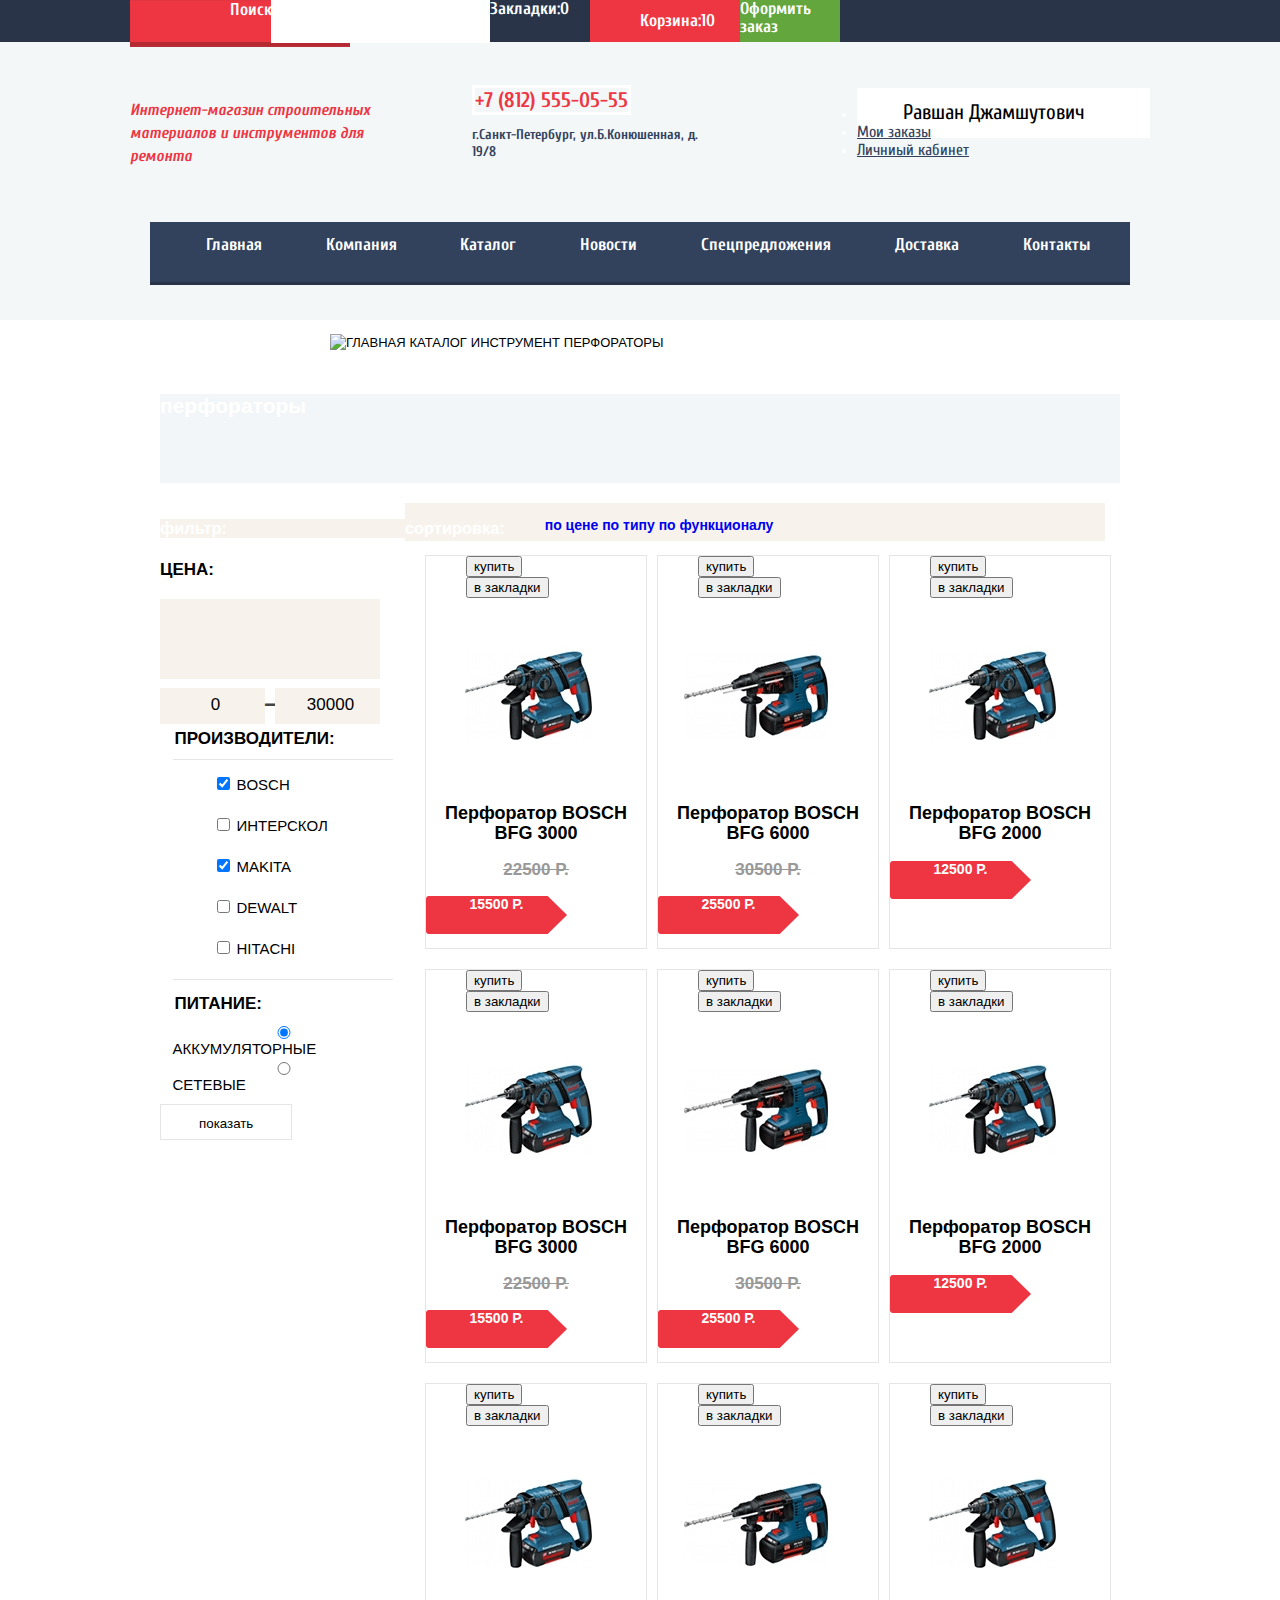
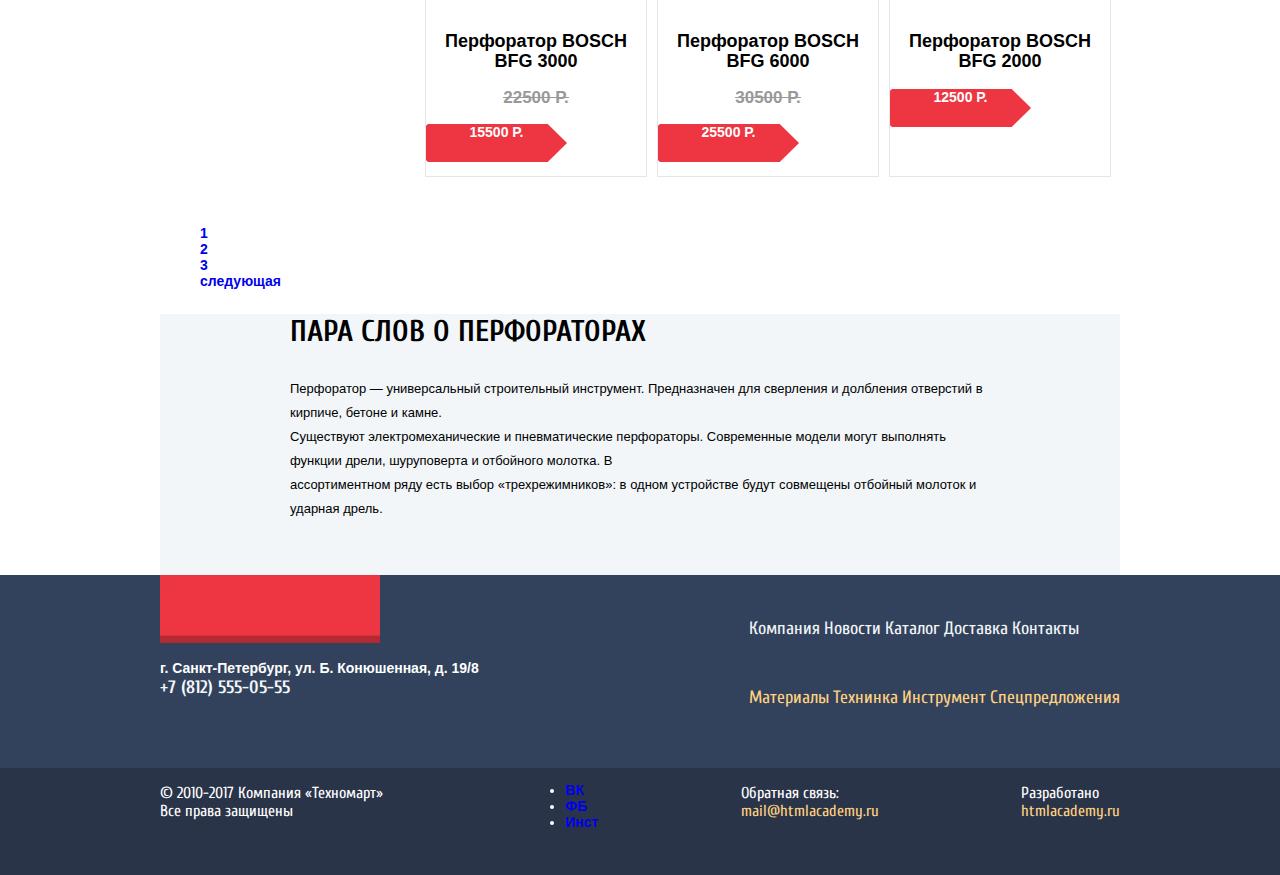
==== commit 2297daaa: "Исправления" ====
--- a/catalog.html
+++ b/catalog.html
@@ -39,9 +39,7 @@
       <ul>
         <li class="user-name"><a href="#">Равшан Джамшутович</a></li>
         <li class="links"><a href="#">Мои заказы</a></li>
-        <li class="links"><a href="#">Личниый кабинет</a>
-          </p>
-        </li>
+        <li class="links"><a href="#">Личниый кабинет</a></li>
       </ul>
 
       <section class="third-header container">
@@ -61,300 +59,295 @@
 
   </header>
 
-  <main>
-    <section class="main-catalog container">
-      <section class="part-breadcrumbs container">
-        <ul class="breadcrumbs">
-          <li><a href="main.html"><img src="img/home.svg" alt="Главная"></a></li>
-
-          <li><a href="catalog.html">каталог</a></li>
-          <li><a href="#">инструмент</a></li>
-          <li><a href="#">перфораторы</a></li>
+  <main class="main-catalog container">
+
+    <section class="part-breadcrumbs container">
+      <ul class="breadcrumbs">
+        <li><a href="main.html"><img src="img/home.svg" alt="Главная"></a></li>
+
+        <li><a href="catalog.html">каталог</a></li>
+        <li><a href="#">инструмент</a></li>
+        <li><a href="#">перфораторы</a></li>
+      </ul>
+    </section>
+
+    <h2 class="title container">перфораторы</h2>
+
+    <section class="filter-catalog container">
+      <section class="filters">
+        <form action="#" method="GET">
+
+          <h3>фильтр:</h3>
+
+          <h2>цена:</h2>
+          <div class="range"></div>
+          <div class="first-tumbler"></div>
+          <div class="second-tumbler"></div>
+
+          <div class="price-box">
+            <input class="min-price" type="text" value="0">
+            <span class="dash"></span>
+            <input class="max-price" type="text" value="30000">
+          </div>
+
+          <!--
+            <div class="line">
+              spa
+            </div>
+            -->
+
+          <fieldset class="field-option">
+            <legend class="manufacturers">Производители:</legend>
+            <ul class="list-manuf">
+              <li>
+                <input type="checkbox" name="bosch" id="filter-bosch" checked>
+                <label class="manuf-name" for="filter-bosch">
+                  bosch
+                </label>
+              </li>
+              <li>
+                <input type="checkbox" name="interskol" id="filter-interskol">
+                <label class="manuf-name" for="filter-interskol">
+                  интерскол
+                </label>
+              </li>
+              <li>
+                <input type="checkbox" name="makita" id="filter-makita" checked>
+                <label class="manuf-name" for="filter-makita">
+                  makita
+                </label>
+              </li>
+              <li>
+                <input type="checkbox" name="dewalt" id="filter-dewalt">
+                <label class="manuf-name" for="filter-dewalt">
+                  dewalt
+                </label>
+              </li>
+              <li>
+                <input type="checkbox" name="hitachi" id="filter-hitachi">
+                <label class="manuf-name" for="filter-hitachi">
+                  hitachi
+                </label>
+              </li>
+            </ul>
+          </fieldset>
+
+          <fieldset class="field-supply">
+            <legend class="supply">питание:</legend>
+            <input type="radio" id="notify-on" name="notify" value="on" checked>
+            <label class="supply-name" for="notify-on">аккумуляторные</label>
+            <input type="radio" id="notify-off" name="notify" value="off">
+            <label class="supply-name" for="notify-off">сетевые</label>
+          </fieldset>
+
+          <button type="submit">показать</button>
+        </form>
+      </section>
+
+      <section class="sort-catalog">
+
+        <div class="sorting">
+          <h3>сортировка:</h3>
+          <ul>
+            <li><a href="#">по цене</a></li>
+            <li><a href="#">по типу</a></li>
+            <li><a href="#">по функционалу</a></li>
+            <li><a href="get-up"></a></li>
+            <li><a href="get-down"></a></li>
+          </ul>
+        </div>
+
+        <ul class="catalog-list">
+          <li class="catalog-item">
+            <ul class="hidden-button">
+              <li><button type="button">купить</button>
+              <li><button type="button">в закладки</button></li>
+            </ul>
+
+            <p class="catalog-item-image">
+              <img src="img/BFG3000.jpg" alt="BFG 3000" width="218px" height="170px">
+            </p>
+
+            <h3 class="catalog-category">
+              Перфоратор BOSCH<br> BFG 3000
+            </h3>
+
+            <p class="old-price">
+              <del>22500 Р.</del>
+            </p>
+            <p class="red-price">
+              15500 Р.
+            </p>
+          </li>
+          <li class="catalog-item">
+            <ul class="hidden-button">
+              <li><button type="button">купить</button>
+              <li><button type="button">в закладки</button></li>
+            </ul>
+
+            <p class="catalog-item-image">
+              <img src="img/BFG6000.jpg" alt="BFG 6000" width="218px" height="170px">
+            </p>
+
+            <h3 class="catalog-category">
+              Перфоратор BOSCH<br>BFG 6000
+            </h3>
+
+            <p class="old-price">
+              <del>30500 Р.</del>
+            </p>
+            <p class="red-price">
+              25500 Р.
+            </p>
+          </li>
+          <li class="catalog-item">
+            <ul class="hidden-button">
+              <li><button type="button">купить</button>
+              <li><button type="button">в закладки</button></li>
+            </ul>
+
+            <p class="catalog-item-image new">
+              <img src="img/BFG2000.jpg" alt="BFG 2000" width="218px" height="170px">
+            </p>
+
+            <h3 class="catalog-category">
+              Перфоратор BOSCH<br>BFG 2000
+            </h3>
+
+            <p class="red-price">
+              12500 Р.
+            </p>
+          </li>
+          <li class="catalog-item">
+            <ul class="hidden-button">
+              <li><button type="button">купить</button>
+              <li><button type="button">в закладки</button></li>
+            </ul>
+
+            <p class="catalog-item-image">
+              <img src="img/BFG3000.jpg" alt="BFG 3000" width="218px" height="170px">
+            </p>
+
+            <h3 class="catalog-category">
+              Перфоратор BOSCH<br> BFG 3000
+            </h3>
+
+            <p class="old-price">
+              <del>22500 Р.</del>
+            </p>
+            <p class="red-price">
+              15500 Р.
+            </p>
+          </li>
+          <li class="catalog-item">
+            <ul class="hidden-button">
+              <li><button type="button">купить</button>
+              <li><button type="button">в закладки</button></li>
+            </ul>
+            <p class="catalog-item-image new">
+              <img src="img/BFG6000.jpg" alt="BFG 6000" width="218px" height="170px">
+            </p>
+
+            <h3 class="catalog-category">
+              Перфоратор BOSCH<br> BFG 6000
+            </h3>
+
+            <p class="old-price">
+              <del>30500 Р.</del>
+            </p>
+            <p class="red-price">
+              25500 Р.
+            </p>
+          </li>
+          <li class="catalog-item">
+            <ul class="hidden-button">
+              <li><button type="button">купить</button>
+              <li><button type="button">в закладки</button></li>
+            </ul>
+            <p class="catalog-item-image">
+              <img src="img/BFG2000.jpg" alt="BFG 2000" width="218px" height="170px">
+            </p>
+
+            <h3 class="catalog-category">
+              <span class="catalog-category">Перфоратор BOSCH</span>
+              <span class="catalog-title">BFG 2000</span>
+            </h3>
+
+            <p class="red-price">
+              12500 Р.
+            </p>
+          </li>
+          <li class="catalog-item">
+            <ul class="hidden-button">
+              <li><button type="button">купить</button>
+              <li><button type="button">в закладки</button></li>
+            </ul>
+            <p class="catalog-item-image new">
+              <img src="img/BFG3000.jpg" alt="BFG 3000" width="218px" height="170px">
+            </p>
+
+            <h3 class="catalog-category">
+              Перфоратор BOSCH<br> BFG 3000
+            </h3>
+
+            <p class="old-price">
+              <del>22500 Р.</del>
+            </p>
+            <p class="red-price">
+              15500 Р.
+            </p>
+          </li>
+          <li class="catalog-item">
+            <ul class="hidden-button">
+              <li><button type="button">купить</button>
+              <li><button type="button">в закладки</button></li>
+            </ul>
+            <p class="catalog-item-image">
+              <img src="img/BFG6000.jpg" alt="BFG 6000" width="218px" height="170px">
+            </p>
+
+            <h3 class="catalog-category">
+              Перфоратор BOSCH<br> BFG 6000
+            </h3>
+
+            <p class="old-price">
+              <del>30500 Р.</del>
+            </p>
+            <p class="red-price">
+              25500 Р.
+            </p>
+          </li>
+          <li class="catalog-item">
+            <ul class="hidden-button">
+              <li><button type="button">купить</button>
+              <li><button type="button">в закладки</button></li>
+            </ul>
+
+            <p class="catalog-item-image">
+              <img src="img/BFG2000.jpg" alt="BFG 2000" width="218px" height="170px">
+            </p>
+
+            <h3 class="catalog-category">
+              Перфоратор BOSCH<br> BFG 2000
+            </h3>
+
+            <p class="red-price">
+              12500 Р.
+            </p>
+          </li>
         </ul>
       </section>
 
-      <section class="title container">
-        <h2>перфораторы</h2>
-      </section>
-
-      <section class="filter-catalog container">
-        <section class="filters">
-          <form action="#" method="GET">
-
-            <h3>фильтр:</h3>
-
-            <h2>цена:</h2>
-            <div class="range"></div>
-            <div class="first-tumbler"></div>
-            <div class="second-tumbler"></div>
-
-            <div class="price-box">
-              <input class="min-price" type="text" value="0">
-              <span class="dash"></span>
-              <input class="max-price" type="text" value="30000">
-            </div>
-
-            <div class="line">
-              <hr align="left" width="220">
-            </div>
-
-            <fieldset class="field-option">
-              <legend class="manufacturers">Производители:</legend>
-              <ul class="list-manuf">
-                <li>
-                  <input type="checkbox" name="bosch" id="filter-bosch" checked>
-                  <label class="manuf-name" for="filter-bosch">
-                    bosch
-                  </label>
-                </li>
-                <li>
-                  <input type="checkbox" name="interskol" id="filter-interskol">
-                  <label class="manuf-name" for="filter-interskol">
-                    интерскол
-                  </label>
-                </li>
-                <li>
-                  <input type="checkbox" name="makita" id="filter-makita" checked>
-                  <label class="manuf-name" for="filter-makita">
-                    makita
-                  </label>
-                </li>
-                <li>
-                  <input type="checkbox" name="dewalt" id="filter-dewalt">
-                  <label class="manuf-name" for="filter-dewalt">
-                    dewalt
-                  </label>
-                </li>
-                <li>
-                  <input type="checkbox" name="hitachi" id="filter-hitachi">
-                  <label class="manuf-name" for="filter-hitachi">
-                    hitachi
-                  </label>
-                </li>
-              </ul>
-            </fieldset>
-            <div class="line">
-              <hr align="left" width="220">
-            </div>
-
-            <fieldset class="field-supply">
-              <legend class="supply">питание:</legend>
-              <input type="radio" id="notify-on" name="notify" value="on" checked>
-              <label class="supply-name" for="notify-on">аккумуляторные</label>
-              <input type="radio" id="notify-off" name="notify" value="off">
-              <label class="supply-name" for="notify-off">сетевые</label>
-            </fieldset>
-
-            <button type="submit">показать</button>
-          </form>
-        </section>
-        <section class="sort-catalog">
-          <div class="sorting">
-            <h3>сортировка:</h3>
-            <ul>
-              <li><a href="#">по цене</a></li>
-              <li><a href="#">по типу</a></li>
-              <li><a href="#">по функционалу</a></li>
-              <li><a href="get-up"></a></li>
-              <li><a href="get-down"></a></li>
-            </ul>
-
-          </div>
-
-          <section class="catalog">
-
-            <ul class="catalog-list">
-              <li class="catalog-item">
-                <ul class="hidden-button">
-                  <li><button type="button">купить</button>
-                  <li><button type="button">в закладки</button></li>
-                </ul>
-
-                <p class="catalog-item-image">
-                  <img src="img/BFG3000.jpg" alt="BFG 3000" width="218px" height="170px">
-                </p>
-
-                <h3 class="catalog-category">
-                  Перфоратор BOSCH<br> BFG 3000
-                </h3>
-
-                <p class="old-price">
-                  <del>22500 Р.</del>
-                </p>
-                <p class="red-price">
-                  15500 Р.
-                </p>
-              </li>
-              <li class="catalog-item">
-                <ul class="hidden-button">
-                  <li><button type="button">купить</button>
-                  <li><button type="button">в закладки</button></li>
-                </ul>
-
-                <p class="catalog-item-image">
-                  <img src="img/BFG6000.jpg" alt="BFG 6000" width="218px" height="170px">
-                </p>
-
-                <h3 class="catalog-category">
-                  Перфоратор BOSCH<br>BFG 6000
-                </h3>
-
-                <p class="old-price">
-                  <del>30500 Р.</del>
-                </p>
-                <p class="red-price">
-                  25500 Р.
-                </p>
-              </li>
-              <li class="catalog-item">
-                <ul class="hidden-button">
-                  <li><button type="button">купить</button>
-                  <li><button type="button">в закладки</button></li>
-                </ul>
-
-                <p class="catalog-item-image new">
-                  <img src="img/BFG2000.jpg" alt="BFG 2000" width="218px" height="170px">
-                </p>
-
-                <h3 class="catalog-category">
-                  Перфоратор BOSCH<br>BFG 2000
-                </h3>
-
-                <p class="red-price">
-                  12500 Р.
-                </p>
-              </li>
-              <li class="catalog-item">
-                <ul class="hidden-button">
-                  <li><button type="button">купить</button>
-                  <li><button type="button">в закладки</button></li>
-                </ul>
-
-                <p class="catalog-item-image">
-                  <img src="img/BFG3000.jpg" alt="BFG 3000" width="218px" height="170px">
-                </p>
-
-                <h3 class="catalog-category">
-                  Перфоратор BOSCH<br> BFG 3000
-                </h3>
-
-                <p class="old-price">
-                  <del>22500 Р.</del>
-                </p>
-                <p class="red-price">
-                  15500 Р.
-                </p>
-              </li>
-              <li class="catalog-item">
-                <ul class="hidden-button">
-                  <li><button type="button">купить</button>
-                  <li><button type="button">в закладки</button></li>
-                </ul>
-                <p class="catalog-item-image new">
-                  <img src="img/BFG6000.jpg" alt="BFG 6000" width="218px" height="170px">
-                </p>
-
-                <h3 class="catalog-category">
-                  Перфоратор BOSCH<br> BFG 6000
-                </h3>
-
-                <p class="old-price">
-                  <del>30500 Р.</del>
-                </p>
-                <p class="red-price">
-                  25500 Р.
-                </p>
-              </li>
-              <li class="catalog-item">
-                <ul class="hidden-button">
-                  <li><button type="button">купить</button>
-                  <li><button type="button">в закладки</button></li>
-                </ul>
-                <p class="catalog-item-image">
-                  <img src="img/BFG2000.jpg" alt="BFG 2000" width="218px" height="170px">
-                </p>
-
-                <h3 class="catalog-category">
-                  <span class="catalog-category">Перфоратор BOSCH</span>
-                  <span class="catalog-title">BFG 2000</span>
-                </h3>
-
-                <p class="red-price">
-                  12500 Р.
-                </p>
-              </li>
-              <li class="catalog-item">
-                <ul class="hidden-button">
-                  <li><button type="button">купить</button>
-                  <li><button type="button">в закладки</button></li>
-                </ul>
-                <p class="catalog-item-image new">
-                  <img src="img/BFG3000.jpg" alt="BFG 3000" width="218px" height="170px">
-                </p>
-
-                <h3 class="catalog-category">
-                  Перфоратор BOSCH<br> BFG 3000
-                </h3>
-
-                <p class="old-price">
-                  <del>22500 Р.</del>
-                </p>
-                <p class="red-price">
-                  15500 Р.
-                </p>
-              </li>
-              <li class="catalog-item">
-                <ul class="hidden-button">
-                  <li><button type="button">купить</button>
-                  <li><button type="button">в закладки</button></li>
-                </ul>
-                <p class="catalog-item-image">
-                  <img src="img/BFG6000.jpg" alt="BFG 6000" width="218px" height="170px">
-                </p>
-
-                <h3 class="catalog-category">
-                  Перфоратор BOSCH<br> BFG 6000
-                </h3>
-
-                <p class="old-price">
-                  <del>30500 Р.</del>
-                </p>
-                <p class="red-price">
-                  25500 Р.
-                </p>
-              </li>
-              <li class="catalog-item">
-                <ul class="hidden-button">
-                  <li><button type="button">купить</button>
-                  <li><button type="button">в закладки</button></li>
-                </ul>
-
-                <p class="catalog-item-image">
-                  <img src="img/BFG2000.jpg" alt="BFG 2000" width="218px" height="170px">
-                </p>
-
-                <h3 class="catalog-category">
-                  Перфоратор BOSCH<br> BFG 2000
-                </h3>
-
-                <p class="red-price">
-                  12500 Р.
-                </p>
-              </li>
-            </ul>
-          </section>
-        </section>
-
-
-      </section>
-
-      <ul class="pagination-list">
-        <li class="pagination-item pagination-item-current"><a href="#">1</a></li>
-        <li class="pagination-item"><a href="#">2</a></li>
-        <li class="pagination-item"><a href="#">3</a></li>
-        <li class="next-list"><a href="#">следующая</a></li>
-      </ul>
-    </section>
+
+    </section>
+
+    <ul class="pagination-list">
+      <li class="pagination-item pagination-item-current"><a href="#">1</a></li>
+      <li class="pagination-item"><a href="#">2</a></li>
+      <li class="pagination-item"><a href="#">3</a></li>
+      <li class="next-list"><a href="#">следующая</a></li>
+    </ul>
+
     <section class="definition container">
       <h2>ПАРА СЛОВ О ПЕРФОРАТОРАХ</h2>
       <p>
@@ -369,7 +362,7 @@
 
   </main>
 
-  <footer>
+  <footer class="begin-footer">
     <section class="close-footer container">
       <div class="footer-nav-1">
         <a class="logo" href="main.html"><img src="img/index-logo.png" width="220" height="68"
@@ -400,35 +393,36 @@
     </section>
 
     <section class="main-footer container">
-      <p>
-        &#169; 2010-2017 Компания &#171;Техномарт&#187; <br>
-        Все права защищены
-      </p>
-
-      <ul>
-        <li><a href="#">ВК</a></li>
-        <li><a href="#">ФБ</a></li>
-        <li><a href="#">Инст</a></li>
-      </ul>
-
-      <p>
-        Обратная связь: <br>
-        <a class="mail" href="mailto:mail@htmlacademy.ru">mail@htmlacademy.ru</a>
-      </p>
-
-      <p>
-        Разработано <br>
-        <a class="mail" href="https://htmlacademy.ru/intensive/htmlcss">htmlacademy.ru</a>
-      </p>
-
+      <section class="over-footer">
+        <p>
+          &#169; 2010-2017 Компания &#171;Техномарт&#187; <br>
+          Все права защищены
+        </p>
+
+        <ul>
+          <li><a href="#">ВК</a></li>
+          <li><a href="#">ФБ</a></li>
+          <li><a href="#">Инст</a></li>
+        </ul>
+
+        <p>
+          Обратная связь: <br>
+          <a class="mail" href="mailto:mail@htmlacademy.ru">mail@htmlacademy.ru</a>
+        </p>
+
+        <p>
+          Разработано <br>
+          <a class="mail" href="https://htmlacademy.ru/intensive/htmlcss">htmlacademy.ru</a>
+        </p>
+      </section>
     </section>
   </footer>
-  <section class="visually-hidden">
+  <!-- <section class="visually-hidden">
     <img src="img/check.png" alt="V" width="66" height="66">
     <p>Товар добавлен в корзину</p>
     <a href="#">Оформить заказ</a>
     <button type="button">продолжить покупки</button>
-  </section>
+  </section>-->
 </body>
 
 </html>--- a/css/style.css
+++ b/css/style.css
@@ -18,7 +18,6 @@
 
  .ferst-header {
     height: 320px;
-    width: 1200px;
     background-color: #f3f7f8;
     display: flex;
     flex-direction: column;
@@ -36,7 +35,9 @@
   }
 
   .third-header {
-    width: 940px;
+    width: 960px;
+    padding-left: 10px;
+    padding-right: 10px;
     height: 60px;
     margin-top: 44px;
     background-color: #32425c;
@@ -197,7 +198,7 @@
 
 /*main index*/
 .ferst-main {
-  width: 940px;
+  width: 960px;
   padding-left: 130px;
   padding-right: 130px;
   display: flex;
@@ -253,7 +254,7 @@
 }
 
 .lobby {
-  width: 940px;
+  width: 960px;
   height: 89px;
   margin-top: 53px;
   background-color: #f9f5f0;
@@ -284,7 +285,7 @@
 
 .catalog-index {
   margin-top: 21px;
-  width: 940px;
+  width: 960px;
   padding-left: 130px;
   padding-right: 130px;
 
@@ -304,7 +305,7 @@
   margin-right: 21px;
 }
 .lobby-2 {
-  width: 940px;
+  width: 960px;
   height: 89px;
   background-color: #f9f5f0;
   display: flex;
@@ -322,7 +323,7 @@
 }
 
 .brand {
-  width: 940px;
+  width: 960px;
   padding-left: 130px;
   padding-right: 130px;
 }
@@ -346,7 +347,7 @@
 }
 
 .service {
-  width: 940px;
+  width: 960px;
   height: 522px;
   padding-left: 183px;
   padding-right: 183px;
@@ -375,7 +376,7 @@
 }
 
 .delivery-switch {
-  width: 940px;
+  width: 960px;
   height: 285;
   display: flex;
   flex-direction: row;
@@ -385,7 +386,7 @@
 }
 
 .pre-footer {
-  width: 940px;
+  width: 960px;
   height: 537px;
   background-color: #ffffff;
   display: flex;
@@ -410,12 +411,12 @@
 /*main catalog*/
 
 .main-catalog {
-  width: 940px;
+  width: 960px;
   padding-left: 130px;
   padding-right: 130px;
 }
 .part-breadcrumbs {
-  width: 940px;
+  width: 960px;
   height: 60px;
   padding-left: 130px;
   padding-right: 130px;
@@ -435,7 +436,7 @@
 }
 
 .title {
-  width: 940px;
+  width: 960px;
   height: 89px;
   background-color: #f2f6f8;
 
@@ -571,6 +572,20 @@
   flex-direction: row;
 }
 
+.field-option::before {
+  display: block;
+  width:220px;
+  content: '';
+  border-bottom: 1px solid #e5e5e5;
+}
+
+.field-option::after {
+  display: block;
+  width:220px;
+  content: '';
+  border-bottom: 1px solid #e5e5e5;
+}
+
 .filters button {
   border: 1px solid #e5e5e5;
   background-color: #ffffff;
@@ -605,6 +620,10 @@
   flex-direction: row;
   flex-wrap: wrap;
   padding-left: 20px;
+}
+
+.catalog-item:nth-child(3n) {
+  margin-right: 0;
 }
 
 .catalog-item {
@@ -644,7 +663,6 @@
 }
 
 .definition {
-  width: 940px;
   height: 261px;
   padding-left: 130px;
   padding-right: 130px;
@@ -707,14 +725,26 @@
   text-transform: uppercase;
 }
 
+.begin-footer { 
+  background-color: #32425c;
+}
+
 .close-footer {
-  width: 940px;
+  width: 960px;
   height: 193px;
-  background-color: #32425c;
   display: flex;
   justify-content: space-between;
   padding-left: 130px;
   padding-right: 130px;
+}
+
+.over-footer {
+  width: 960px;
+  display: flex;
+  justify-content: space-between;
+  padding-left: 130px;
+  padding-right: 130px;
+  margin: 0 auto;
 }
 
 
@@ -758,12 +788,7 @@
 
 .main-footer {
   background-color: #293449;
-  width: 940px;
   height: 107px;
-  display: flex;
-  justify-content: space-between;
-  padding-left: 130px;
-  padding-right: 130px;
 }
 
 .main-footer p {
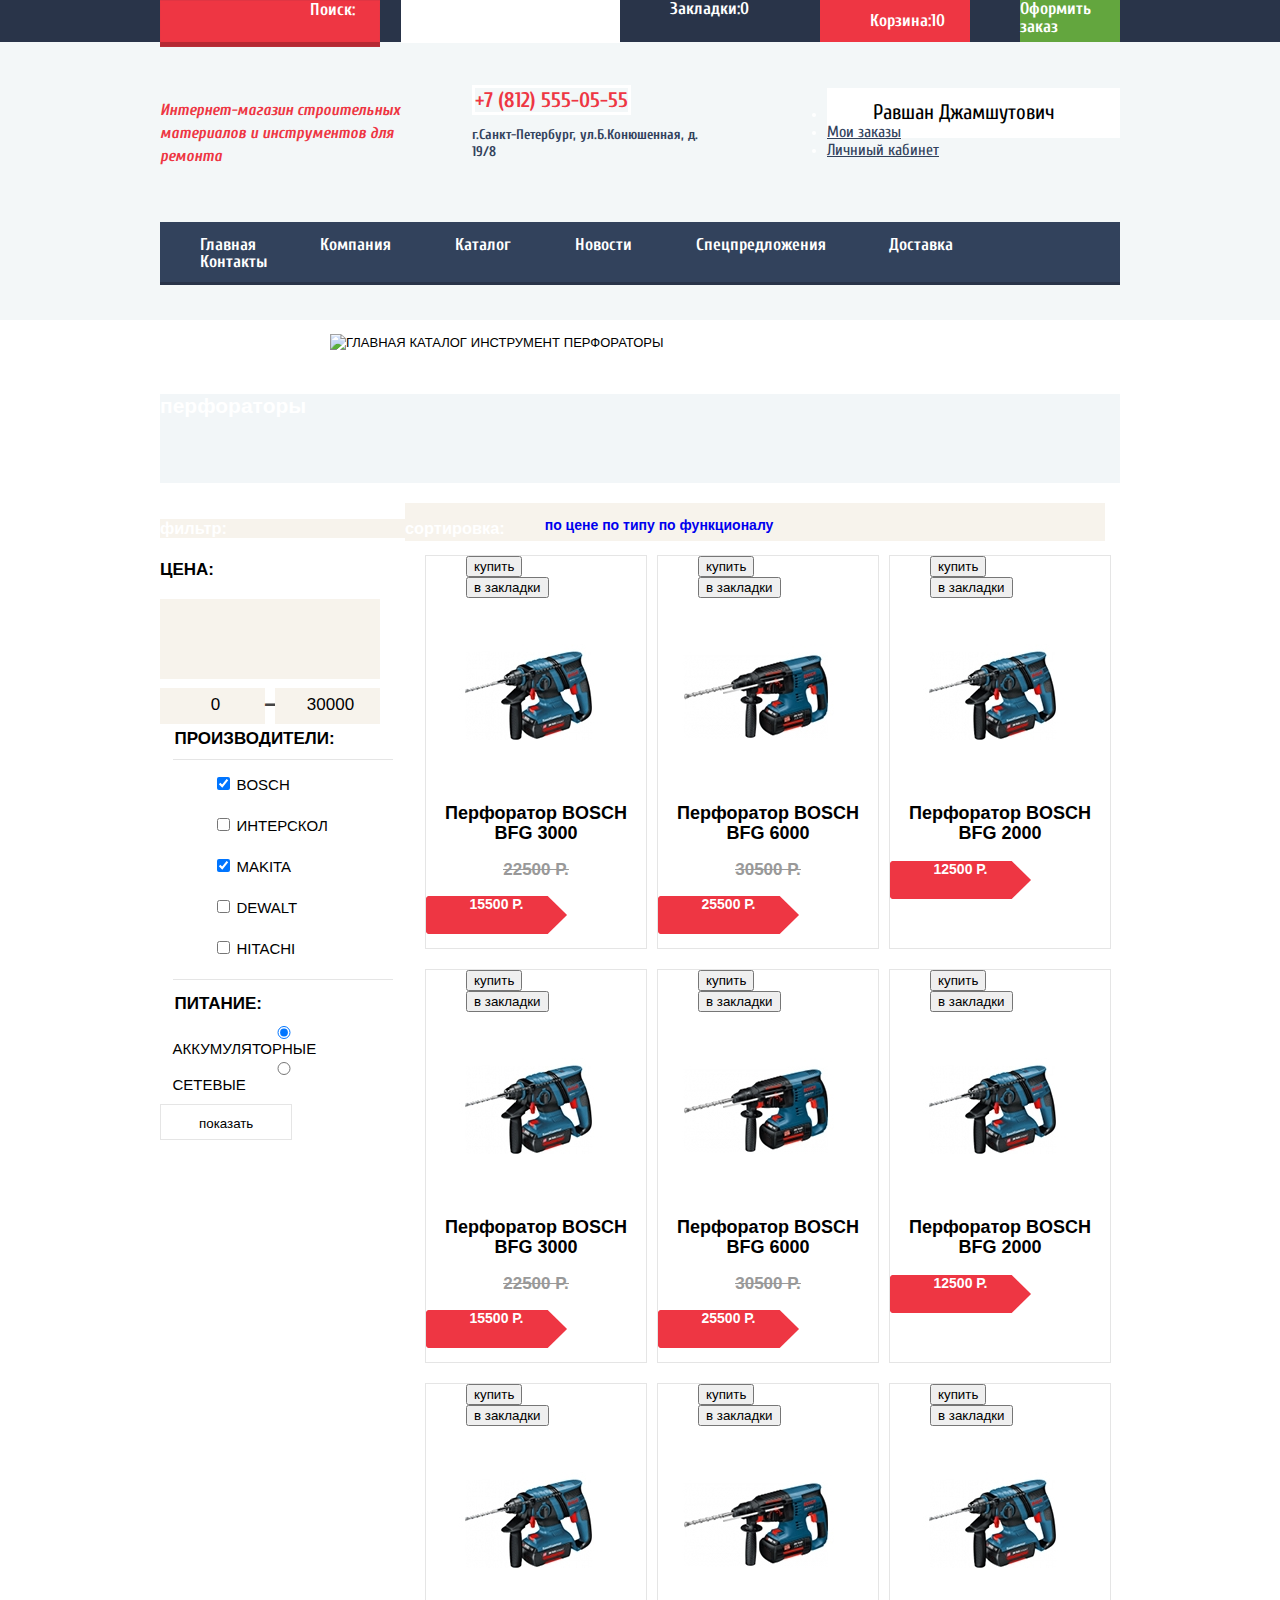
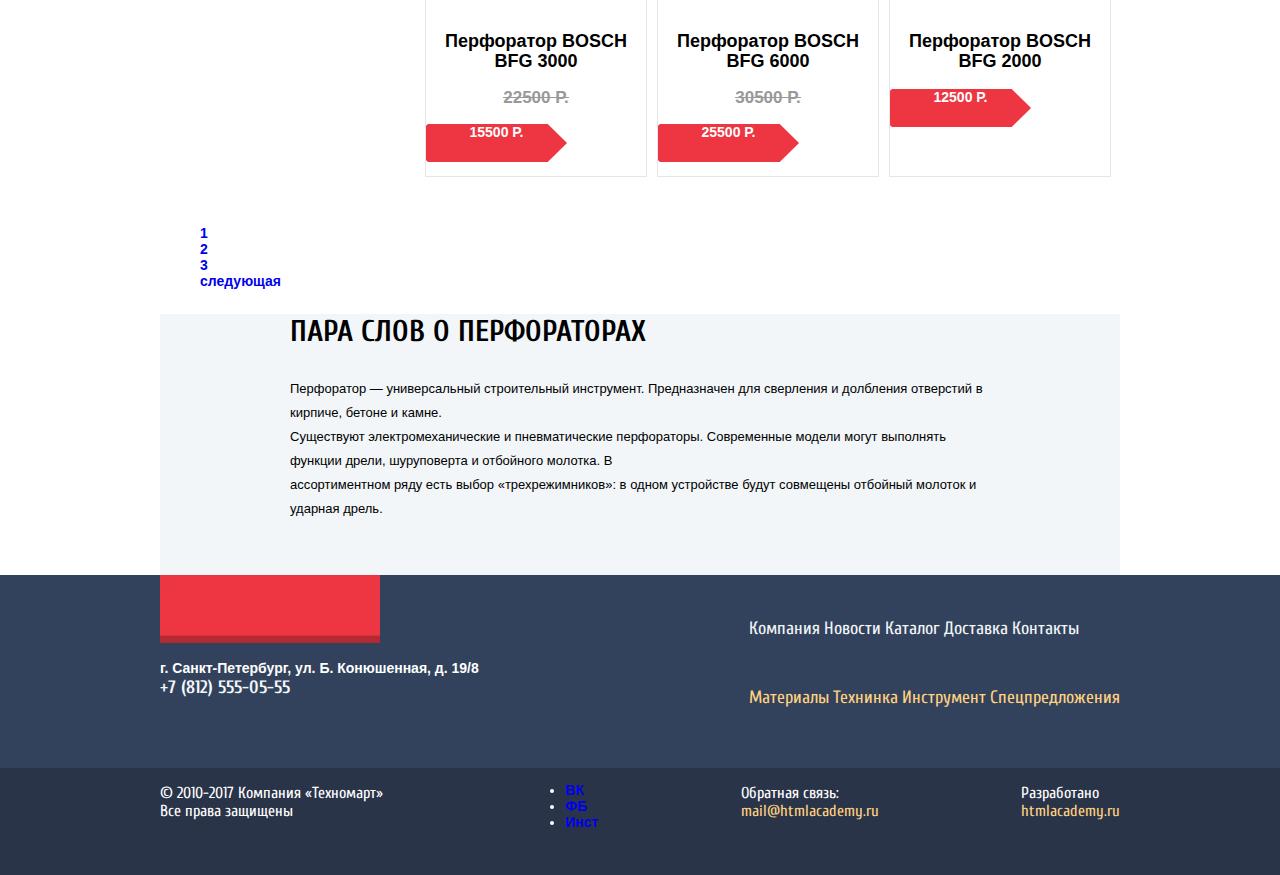
==== commit d7341961: "хэдер поправки" ====
--- a/catalog.html
+++ b/catalog.html
@@ -12,20 +12,22 @@
 
 <body>
   <header class="ferst-header container">
-    <section class="main-header">
-
-      <a class="logo" href="main.html"><img src="img/index-logo.png" width="220" height="47"
-          alt="Логотип Техномарт"></a>
-
-      <label class="search" for="search">Поиск:</label>
-      <input type="search" id="search" name="search">
-
-      <a class="bookmark" href="#">Закладки:<span class="counter">0</span></a>
-      <a class="basket-catalog" href="#">Корзина:<span class="buy">10</span></a>
-
-      <a class="order" href="#">Оформить заказ</a>
-    </section>
-
+    <div class="out-wrapper">
+      <section class="main-header">
+
+        <a class="logo" href="main.html"><img src="img/index-logo.png" width="220" height="47"
+            alt="Логотип Техномарт"></a>
+
+        <label class="search" for="search">Поиск:</label>
+        <input type="search" id="search" name="search">
+
+        <a class="bookmark" href="#">Закладки:<span class="counter">0</span></a>
+        <a class="basket-catalog" href="#">Корзина:<span class="buy">10</span></a>
+
+        <a class="order" href="#">Оформить заказ</a>
+
+      </section>
+    </div>
     <section class="second-header container">
       <h1 class="description">
         Интернет-магазин строительных материалов и инструментов для ремонта
--- a/css/style.css
+++ b/css/style.css
@@ -16,6 +16,24 @@
     margin: 0 auto;
   }
 
+  .out-wrapper {
+    background-color: #293449;
+    color: #ffffff;
+    display: flex;
+    height: 42px;
+  }
+
+  .main-header {
+    width: 960px;
+    margin: 0 auto;
+    padding-left: 10px;
+    padding-right: 10px;
+    display: flex;
+    align-items: flex-start;
+    flex-direction: row;
+    justify-content: space-between;
+  }
+
  .ferst-header {
     height: 320px;
     background-color: #f3f7f8;
@@ -24,6 +42,7 @@
   } 
 
   .second-header {
+    width: 960px;
     height: 100px;
     display: flex;
     flex-direction: row;
@@ -44,17 +63,7 @@
     border-bottom: 3px solid #293449;
   }
 
-  .main-header {
-    display: flex;
-    align-items: flex-start;
-    flex-direction: row;
-    background-color: #293449;
-    color: #ffffff;
-    display: flex;
-    height: 42px;
-    padding-left: 130px;
-    padding-right: 130px;
-  }
+
 
   input[type=search] {
     padding: 12px 0 12px 49px;
@@ -203,9 +212,22 @@
   padding-right: 130px;
   display: flex;
   flex-direction: row;
+  margin-top: 59px;
+  justify-content: space-between;
+}
+
+.left-part {
+  display: flex;
+  flex-direction: row;
   flex-wrap: wrap;
-  margin-top: 59px;
-}
+}
+
+.right-part {
+  display: flex;
+  flex-direction: row;
+  flex-wrap: wrap;
+  margin-left: 20px;
+} 
 
 .divide-main {
   margin-bottom: 20px;
@@ -226,6 +248,7 @@
   width: 300px;
   height: 123px;
   background-color: #3bbce3;
+  margin-right: 0;
 }
 
 .technics {
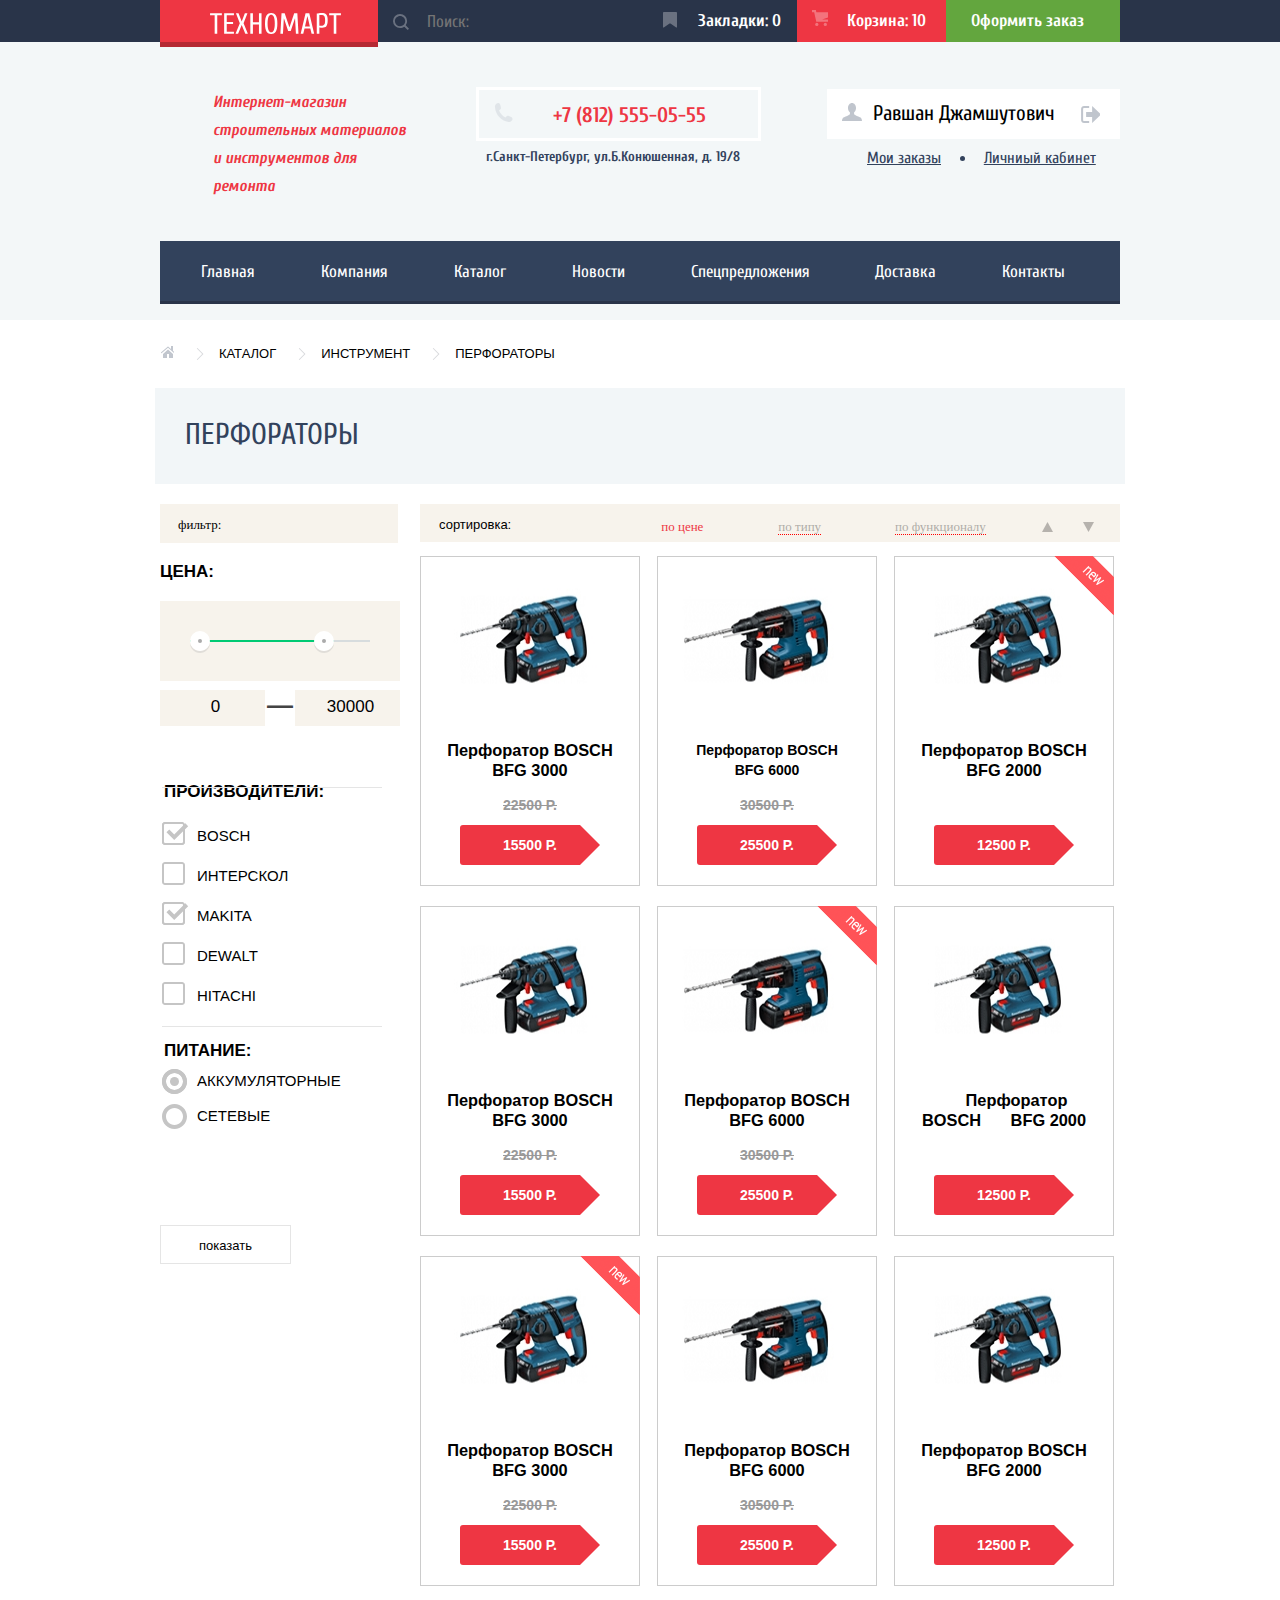
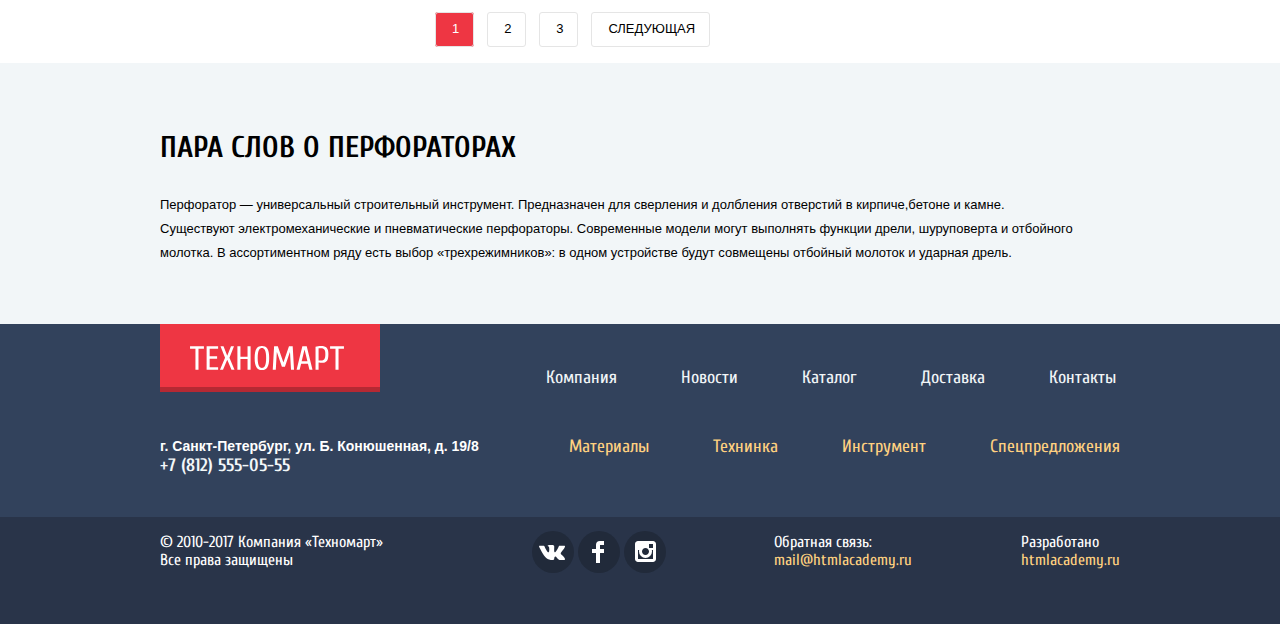
==== commit a6464ab1: "Доработка" ====
--- a/catalog.html
+++ b/catalog.html
@@ -4,6 +4,12 @@
 <head>
   <meta charset="utf-8">
   <title>Техномарт</title>
+  <meta http-equiv="X-UA-Compatible" content="IE=edge">
+  <link href='https://fonts.googleapis.com/css?family=Open+Sans:400,700&subset=cyrillic-ext,cyrillic' rel='stylesheet'
+    type='text/css'>
+  <link href='https://fonts.googleapis.com/css?family=Cuprum:400,700&subset=cyrillic-ext,cyrillic' rel='stylesheet'
+    type='text/css'>
+  <!--<base href="/assets/technomart/">  Узнать что такое-->
   <link href="https://fonts.googleapis.com/css?family=Cuprum:400,400italic,700&amp;subset=latin,cyrillic"
     rel="stylesheet" type="text/css">
   <!--<link href="css/normalize.css" rel="stylesheet">-->
@@ -15,14 +21,15 @@
     <div class="out-wrapper">
       <section class="main-header">
 
-        <a class="logo" href="main.html"><img src="img/index-logo.png" width="220" height="47"
-            alt="Логотип Техномарт"></a>
-
-        <label class="search" for="search">Поиск:</label>
-        <input type="search" id="search" name="search">
-
-        <a class="bookmark" href="#">Закладки:<span class="counter">0</span></a>
-        <a class="basket-catalog" href="#">Корзина:<span class="buy">10</span></a>
+        <a class="logo" href="main.html"></a>
+
+        <form class="search-header" action="#">
+          <label class="search" for="search"></label>
+          <input class="input-header" type="search" id="search" name="search" placeholder="Поиск:">
+        </form>
+
+        <a class="bookmark" href="#">Закладки: <span class="counter">0</span></a>
+        <a class="basket-catalog-red" href="#">Корзина: <span class="buy">10</span></a>
 
         <a class="order" href="#">Оформить заказ</a>
 
@@ -38,12 +45,14 @@
         <p> г.Санкт-Петербург, ул.Б.Конюшенная, д. 19/8</p>
       </div>
 
-      <ul>
-        <li class="user-name"><a href="#">Равшан Джамшутович</a></li>
-        <li class="links"><a href="#">Мои заказы</a></li>
-        <li class="links"><a href="#">Личниый кабинет</a></li>
-      </ul>
-
+      <div class="user-info">
+        <a class="user-name" href="#">Равшан Джамшутович</a>
+        <ul>
+          <li class="links"><a href="#">Мои заказы</a></li>
+          <li class="point"></li>
+          <li class="links"><a href="#">Личниый кабинет</a></li>
+        </ul>
+      </div>
       <section class="third-header container">
         <nav class="navigation">
           <ul>
@@ -61,28 +70,33 @@
 
   </header>
 
-  <main class="main-catalog container">
-
-    <section class="part-breadcrumbs container">
+  <main class="main-catalog">
+
+    <section class="part-breadcrumbs container-main ">
       <ul class="breadcrumbs">
-        <li><a href="main.html"><img src="img/home.svg" alt="Главная"></a></li>
-
+        <li class="ferst"><a class="home" href="main.html"></a></li>
         <li><a href="catalog.html">каталог</a></li>
         <li><a href="#">инструмент</a></li>
         <li><a href="#">перфораторы</a></li>
       </ul>
     </section>
 
-    <h2 class="title container">перфораторы</h2>
-
-    <section class="filter-catalog container">
+    <h2 class="title">перфораторы</h2>
+
+    <section class="filter-catalog container-main ">
       <section class="filters">
         <form action="#" method="GET">
 
           <h3>фильтр:</h3>
 
           <h2>цена:</h2>
-          <div class="range"></div>
+          <div class="range">
+            <div class="grey-line">
+              <div class="green-line"></div>
+
+            </div>
+            <div class="not-green"></div>
+          </div>
           <div class="first-tumbler"></div>
           <div class="second-tumbler"></div>
 
@@ -91,12 +105,6 @@
             <span class="dash"></span>
             <input class="max-price" type="text" value="30000">
           </div>
-
-          <!--
-            <div class="line">
-              spa
-            </div>
-            -->
 
           <fieldset class="field-option">
             <legend class="manufacturers">Производители:</legend>
@@ -142,36 +150,35 @@
             <label class="supply-name" for="notify-off">сетевые</label>
           </fieldset>
 
-          <button type="submit">показать</button>
+          <button class="fiter-btn" type="submit">показать</button>
         </form>
       </section>
 
-      <section class="sort-catalog">
+      <section class="sort-catalog container-main">
 
         <div class="sorting">
           <h3>сортировка:</h3>
           <ul>
-            <li><a href="#">по цене</a></li>
-            <li><a href="#">по типу</a></li>
-            <li><a href="#">по функционалу</a></li>
-            <li><a href="get-up"></a></li>
-            <li><a href="get-down"></a></li>
+            <li class="price-sorting"><a href="#">по цене</a></li>
+            <li class="type-sorting"><a href="#">по типу</a></li>
+            <li class="functional-sorting"><a href="#">по функционалу</a></li>
+            <li class="get-up"><a href="#"></a></li>
+            <li class="get-down"><a href="#"></a></li>
           </ul>
         </div>
 
         <ul class="catalog-list">
-          <li class="catalog-item">
-            <ul class="hidden-button">
-              <li><button type="button">купить</button>
-              <li><button type="button">в закладки</button></li>
-            </ul>
-
-            <p class="catalog-item-image">
-              <img src="img/BFG3000.jpg" alt="BFG 3000" width="218px" height="170px">
-            </p>
-
-            <h3 class="catalog-category">
-              Перфоратор BOSCH<br> BFG 3000
+          <li class="catalog-item ">
+
+            <ul class="hidden-button">
+              <li><button class="buy-this" type="button">купить</button>
+              <li><button class="bookmark-this" type="button">в закладки</button></li>
+            </ul>
+
+            <img class="image" src="img/BFG3000.jpg" alt="BFG 3000" width="218" height="170">
+
+            <h3 class="catalog-category">
+              Перфоратор BOSCH BFG 3000
             </h3>
 
             <p class="old-price">
@@ -181,19 +188,18 @@
               15500 Р.
             </p>
           </li>
-          <li class="catalog-item">
-            <ul class="hidden-button">
-              <li><button type="button">купить</button>
-              <li><button type="button">в закладки</button></li>
-            </ul>
-
-            <p class="catalog-item-image">
-              <img src="img/BFG6000.jpg" alt="BFG 6000" width="218px" height="170px">
-            </p>
-
-            <h3 class="catalog-category">
-              Перфоратор BOSCH<br>BFG 6000
-            </h3>
+
+          <li class="catalog-item">
+            <ul class="hidden-button">
+              <li><button class="buy-this" type="button">купить</button>
+              <li><button class="bookmark-this" type="button">в закладки</button></li>
+            </ul>
+
+            <img class="image" src="img/BFG6000.jpg" alt="BFG 6000" width="218" height="170">
+
+            <div class="catalog-category">
+              Перфоратор BOSCH BFG 6000
+            </div>
 
             <p class="old-price">
               <del>30500 Р.</del>
@@ -202,36 +208,39 @@
               25500 Р.
             </p>
           </li>
-          <li class="catalog-item">
-            <ul class="hidden-button">
-              <li><button type="button">купить</button>
-              <li><button type="button">в закладки</button></li>
-            </ul>
-
-            <p class="catalog-item-image new">
-              <img src="img/BFG2000.jpg" alt="BFG 2000" width="218px" height="170px">
-            </p>
-
-            <h3 class="catalog-category">
-              Перфоратор BOSCH<br>BFG 2000
-            </h3>
+
+          <li class="catalog-item">
+            <div class="new flag-new">новинка</div>
+            <ul class="hidden-button">
+              <li><button class="buy-this" type="button">купить</button>
+              <li><button class="bookmark-this" type="button">в закладки</button></li>
+            </ul>
+
+            <img class="image" src="img/BFG2000.jpg" alt="BFG 2000" width="218" height="170">
+
+            <h3 class="catalog-category">
+              Перфоратор BOSCH BFG 2000
+            </h3>
+
+            <p class="old-price">
+
+            </p>
 
             <p class="red-price">
               12500 Р.
             </p>
           </li>
-          <li class="catalog-item">
-            <ul class="hidden-button">
-              <li><button type="button">купить</button>
-              <li><button type="button">в закладки</button></li>
-            </ul>
-
-            <p class="catalog-item-image">
-              <img src="img/BFG3000.jpg" alt="BFG 3000" width="218px" height="170px">
-            </p>
-
-            <h3 class="catalog-category">
-              Перфоратор BOSCH<br> BFG 3000
+
+          <li class="catalog-item">
+            <ul class="hidden-button">
+              <li><button class="buy-this" type="button">купить</button>
+              <li><button class="bookmark-this" type="button">в закладки</button></li>
+            </ul>
+
+            <img class="image" src="img/BFG3000.jpg" alt="BFG 3000" width="218" height="170">
+
+            <h3 class="catalog-category">
+              Перфоратор BOSCH BFG 3000
             </h3>
 
             <p class="old-price">
@@ -241,17 +250,18 @@
               15500 Р.
             </p>
           </li>
-          <li class="catalog-item">
-            <ul class="hidden-button">
-              <li><button type="button">купить</button>
-              <li><button type="button">в закладки</button></li>
-            </ul>
-            <p class="catalog-item-image new">
-              <img src="img/BFG6000.jpg" alt="BFG 6000" width="218px" height="170px">
-            </p>
-
-            <h3 class="catalog-category">
-              Перфоратор BOSCH<br> BFG 6000
+
+          <li class="catalog-item">
+            <div class="new flag-new">новинка</div>
+            <ul class="hidden-button">
+              <li><button class="buy-this" type="button">купить</button>
+              <li><button class="bookmark-this" type="button">в закладки</button></li>
+            </ul>
+
+            <img class="image" src="img/BFG6000.jpg" alt="BFG 6000" width="218" height="170">
+
+            <h3 class="catalog-category">
+              Перфоратор BOSCH BFG 6000
             </h3>
 
             <p class="old-price">
@@ -261,35 +271,40 @@
               25500 Р.
             </p>
           </li>
-          <li class="catalog-item">
-            <ul class="hidden-button">
-              <li><button type="button">купить</button>
-              <li><button type="button">в закладки</button></li>
-            </ul>
-            <p class="catalog-item-image">
-              <img src="img/BFG2000.jpg" alt="BFG 2000" width="218px" height="170px">
-            </p>
+
+          <li class="catalog-item">
+            <ul class="hidden-button">
+              <li><button class="buy-this" type="button">купить</button>
+              <li><button class="bookmark-this" type="button">в закладки</button></li>
+            </ul>
+
+            <img class="image" src="img/BFG2000.jpg" alt="BFG 2000" width="218" height="170">
 
             <h3 class="catalog-category">
               <span class="catalog-category">Перфоратор BOSCH</span>
               <span class="catalog-title">BFG 2000</span>
             </h3>
 
+            <p class="old-price">
+
+            </p>
+
             <p class="red-price">
               12500 Р.
             </p>
           </li>
-          <li class="catalog-item">
-            <ul class="hidden-button">
-              <li><button type="button">купить</button>
-              <li><button type="button">в закладки</button></li>
-            </ul>
-            <p class="catalog-item-image new">
-              <img src="img/BFG3000.jpg" alt="BFG 3000" width="218px" height="170px">
-            </p>
-
-            <h3 class="catalog-category">
-              Перфоратор BOSCH<br> BFG 3000
+
+          <li class="catalog-item">
+            <div class="new flag-new">новинка</div>
+            <ul class="hidden-button">
+              <li><button class="buy-this" type="button">купить</button>
+              <li><button class="bookmark-this" type="button">в закладки</button></li>
+            </ul>
+
+            <img class="image" src="img/BFG3000.jpg" alt="BFG 3000" width="218" height="170">
+
+            <h3 class="catalog-category">
+              Перфоратор BOSCH BFG 3000
             </h3>
 
             <p class="old-price">
@@ -299,14 +314,14 @@
               15500 Р.
             </p>
           </li>
-          <li class="catalog-item">
-            <ul class="hidden-button">
-              <li><button type="button">купить</button>
-              <li><button type="button">в закладки</button></li>
-            </ul>
-            <p class="catalog-item-image">
-              <img src="img/BFG6000.jpg" alt="BFG 6000" width="218px" height="170px">
-            </p>
+
+          <li class="catalog-item">
+            <ul class="hidden-button">
+              <li><button class="buy-this" type="button">купить</button>
+              <li><button class="bookmark-this" type="button">в закладки</button></li>
+            </ul>
+
+            <img class="image" src="img/BFG6000.jpg" alt="BFG 6000" width="218" height="170">
 
             <h3 class="catalog-category">
               Перфоратор BOSCH<br> BFG 6000
@@ -319,28 +334,29 @@
               25500 Р.
             </p>
           </li>
-          <li class="catalog-item">
-            <ul class="hidden-button">
-              <li><button type="button">купить</button>
-              <li><button type="button">в закладки</button></li>
-            </ul>
-
-            <p class="catalog-item-image">
-              <img src="img/BFG2000.jpg" alt="BFG 2000" width="218px" height="170px">
-            </p>
+
+          <li class="catalog-item">
+            <ul class="hidden-button">
+              <li><button class="buy-this" type="button">купить</button>
+              <li><button class="bookmark-this" type="button">в закладки</button></li>
+            </ul>
+
+            <img class="image" src="img/BFG2000.jpg" alt="BFG 2000" width="218" height="170">
 
             <h3 class="catalog-category">
               Перфоратор BOSCH<br> BFG 2000
             </h3>
 
+            <p class="old-price">
+
+            </p>
+
             <p class="red-price">
               12500 Р.
             </p>
           </li>
         </ul>
       </section>
-
-
     </section>
 
     <ul class="pagination-list">
@@ -349,26 +365,26 @@
       <li class="pagination-item"><a href="#">3</a></li>
       <li class="next-list"><a href="#">следующая</a></li>
     </ul>
-
-    <section class="definition container">
-      <h2>ПАРА СЛОВ О ПЕРФОРАТОРАХ</h2>
-      <p>
-        Перфоратор — универсальный строительный инструмент. Предназначен для сверления и долбления отверстий в кирпиче,
-        бетоне и камне. <br>
-        Существуют электромеханические и пневматические перфораторы. Современные модели могут выполнять функции дрели,
-        шуруповерта и отбойного молотка. В <br>
-        ассортиментном ряду есть выбор «трехрежимников»: в одном устройстве будут совмещены отбойный молоток и ударная
-        дрель.
-      </p>
-    </section>
-
+    <div class="out-definition">
+      <section class="definition">
+        <h2>ПАРА СЛОВ О ПЕРФОРАТОРАХ</h2>
+        <p>
+          Перфоратор — универсальный строительный инструмент. Предназначен для сверления и долбления отверстий в
+          кирпиче,бетоне и камне. <br>
+          Существуют электромеханические и пневматические перфораторы. Современные модели могут выполнять функции дрели,
+          шуруповерта и отбойного молотка. В ассортиментном ряду есть выбор «трехрежимников»: в одном устройстве будут
+          совмещены отбойный молоток и ударная
+          дрель.
+        </p>
+      </section>
+    </div>
   </main>
 
   <footer class="begin-footer">
     <section class="close-footer container">
       <div class="footer-nav-1">
-        <a class="logo" href="main.html"><img src="img/index-logo.png" width="220" height="68"
-            alt="Логотип Техномарт"></a>
+
+        <a class="logo" href="main.html"></a>
 
         <p>
           г. Санкт-Петербург, ул. Б. Конюшенная, д. 19/8 <br>
@@ -401,10 +417,10 @@
           Все права защищены
         </p>
 
-        <ul>
-          <li><a href="#">ВК</a></li>
-          <li><a href="#">ФБ</a></li>
-          <li><a href="#">Инст</a></li>
+        <ul class="social">
+          <li><a class="vk" href="#"></a></li>
+          <li><a class="fb" href="#"></a></li>
+          <li><a class="insta" href="#"></a></li>
         </ul>
 
         <p>
@@ -419,12 +435,18 @@
       </section>
     </section>
   </footer>
-  <!-- <section class="visually-hidden">
-    <img src="img/check.png" alt="V" width="66" height="66">
-    <p>Товар добавлен в корзину</p>
-    <a href="#">Оформить заказ</a>
-    <button type="button">продолжить покупки</button>
-  </section>-->
+
+  <section class="product-add visually-hidden">
+    <p>
+      <button class="close-add" type="button"></button>
+      Товар добавлен в корзину!
+    </p>
+    <div class="btns-around">
+      <a class="format-btn">оформить заказ</a>
+      <button class="continue-btn" type="button">продолжить покупки</button>
+    </div>
+
+  </section>
 </body>
 
 </html>--- a/css/style.css
+++ b/css/style.css
@@ -1,211 +1,467 @@
 body {
-    margin: 0;
-    padding: 0;
-    font-family: "PT Sans Narrow", Arial, sans-serif;
-    font-size: 14px;
-    font-weight: 700;
-    color: #ffffff;
-    background-color: #ffffff;
-  }
-
-  a {
-    text-decoration: none;
-  }
-
-  .container {
-    margin: 0 auto;
-  }
-
-  .out-wrapper {
-    background-color: #293449;
-    color: #ffffff;
-    display: flex;
-    height: 42px;
-  }
-
-  .main-header {
-    width: 960px;
-    margin: 0 auto;
-    padding-left: 10px;
-    padding-right: 10px;
-    display: flex;
-    align-items: flex-start;
-    flex-direction: row;
-    justify-content: space-between;
-  }
-
- .ferst-header {
-    height: 320px;
-    background-color: #f3f7f8;
-    display: flex;
-    flex-direction: column;
-  } 
-
-  .second-header {
-    width: 960px;
-    height: 100px;
-    display: flex;
-    flex-direction: row;
-    justify-content: space-between;
-    flex-wrap: wrap;
-    padding-left: 130px;
-    padding-right: 130px;
-    padding-top: 46px;
-  }
-
-  .third-header {
-    width: 960px;
-    padding-left: 10px;
-    padding-right: 10px;
-    height: 60px;
-    margin-top: 44px;
-    background-color: #32425c;
-    border-bottom: 3px solid #293449;
-  }
-
-
-
-  input[type=search] {
-    padding: 12px 0 12px 49px;
-    border: none;
-    font-family: "Cuprum","Arial",sans-serif;
-    font-size: 17px;
-  }
-  label.search {
-    width: 41px;
-    height: 12px;
-    font-family: "Cuprum","Arial",sans-serif;
-    font-size: 17px;
-  }
-
-  .basket .bookmark {
-    width: 100px;
-    padding: 12px 0 12px 50px;
-    font-size: 17px;
-    font-style: normal;
-    font-family: "Cuprum","Arial",sans-serif;
-    text-align: left;
-    color: #ffffff;
-  }
-
-  .basket-catalog {
-    width: 100px;
-    padding: 12px 0 12px 50px;
-    font-size: 17px;
-    font-style: normal;
-    font-family: "Cuprum","Arial",sans-serif;
-    text-align: left;
-    color: #ffffff;
-    background-color: #ee3643;  
-  }
-
-  .order {
-    background-color: #63a63e;
-    width: 150px;
-    height: 42px;
-    color: #ffffff;
-    font-family: "Cuprum","Arial",sans-serif;
-    font-size: 17px;
-  }
-
-
- .main-header a {
-    width: 100px;
-    font-size: 17px;
-    line-height: 18px;
-    font-style: normal;
-    font-family: "Cuprum","Arial",sans-serif;
-    text-align: left;
-    color: #ffffff;
+  margin: 0;
+  padding: 0;
+  font-family: "PT Sans Narrow", Arial, sans-serif;
+  font-size: 14px;
+  font-weight: 700;
+  color: #ffffff;
+  background-color: #ffffff;
+}
+
+a {
+  text-decoration: none;
+}
+
+.container {
+  margin: 0 auto;
+}
+
+.container-main {
+  width: 960px;
+  margin: 0 auto;
+}
+
+.out-wrapper {
+  background-color: #293449;
+  color: #ffffff;
+  display: flex;
+  height: 42px;
+}
+
+.main-header {
+  width: 960px;
+  margin: 0 auto;
+  padding-left: 10px;
+  padding-right: 10px;
+  display: flex;
+  align-items: flex-start;
+  flex-direction: row;
+  justify-content: space-between;
+}
+
+.main-header a, .footer-nav-1 a {
+  display: block;
+}
+
+.logo {
+  width: 220px;
+  height: 47px;
+  box-shadow: inset 0 -5px 0 rgba(0, 0, 0, 0.24);
+  background-color: #ee3643;
+  background-image: url("../img/logo-technomart.svg");
+  background-size: 60%;
+  background-repeat: no-repeat;
+  background-position: 50px 50%;
+}
+
+.footer-nav-1 .logo {
+  width: 220px;
+  height: 68px;
+  box-shadow: inset 0 -5px 0 rgba(0, 0, 0, 0.24);
+  background-color: #ee3643;
+  background-image: url("../img/logo-technomart.svg");
+  background-size: 70%;
+  background-repeat: no-repeat;
+  background-position: 30px 50%;
+}
+
+.logo:hover {
+  background-color: #ca2c37;
+}
+
+.ferst-header {
+  height: 320px;
+  background-color: #f3f7f8;
+  display: flex;
+  flex-direction: column;
+}
+
+.second-header {
+  width: 960px;
+  height: 100px;
+  display: flex;
+  flex-direction: row;
+  justify-content: space-between;
+  flex-wrap: wrap;
+  padding-left: 130px;
+  padding-right: 130px;
+  padding-top: 46px;
+}
+
+.search-header, .input-header {
+  width: 270px;
+}
+
+input[type=search] {
+  padding: 12px 0 10px 49px;
+  border: none;
+  font-family: "Cuprum", "Arial", sans-serif;
+  font-size: 17px;
+  background-color: #293449;
+}
+
+.search {
+  width: 41px;
+  height: 12px;
+  font-family: "Cuprum", "Arial", sans-serif;
+  font-size: 17px;
+  position: relative;
+}
+
+.search::before {
+  content: "";
+  left: 15px;
+  top: 2px;
+  width: 20px;
+  height: 20px;
+  position: absolute;
+  opacity: 0.3;
+  background-size: 80%;
+  background-image: url("../img/search.svg");
+  background-repeat: no-repeat;
+  background-position: 0 0;
+}
+
+.search:hover::before {
+  opacity: 1;
+}
+
+.bookmark {
+  position: relative;
+  width: 100px;
+  padding: 12px 0 12px 50px;
+  font-size: 17px;
+  font-style: normal;
+  font-family: "Cuprum", "Arial", sans-serif;
+  text-align: left;
+  color: #ffffff;
+}
+
+.basket-catalog::before {
+  content: "";
+  left: 15px;
+  top: 10px;
+  width: 20px;
+  height: 20px;
+  position: absolute;
+  opacity: 0.3;
+  background-size: 80%;
+  background-image: url("../img/cart.svg");
+  background-repeat: no-repeat;
+  background-position: 0 0;
+}
+
+.basket-catalog-red::before {
+  content: "";
+  left: 15px;
+  top: 10px;
+  width: 20px;
+  height: 20px;
+  position: absolute;
+  opacity: 0.3;
+  background-size: 80%;
+  background-image: url("../img/cart.svg");
+  background-repeat: no-repeat;
+  background-position: 0 0;
+}
+
+.basket-catalog-red:hover::before {
+  content: "";
+  left: 15px;
+  top: 10px;
+  width: 20px;
+  height: 20px;
+  position: absolute;
+  opacity: 1;
+  background-size: 80%;
+  background-image: url("../img/cart.svg");
+  background-repeat: no-repeat;
+  background-position: 0 0;
+}
+
+.bookmark::before {
+  content: "";
+  left: 15px;
+  top: 12px;
+  width: 20px;
+  height: 20px;
+  position: absolute;
+  background-image: url("../img/bookmark.svg");
+  background-repeat: no-repeat;
+  background-position: 0 0;
+  opacity: 0.3;
+}
+
+.bookmark:hover::before {
+  opacity: 1;
+}
+
+.basket-catalog:hover::before {
+  opacity: 1;
+}
+
+.basket-catalog {
+  position: relative;
+  width: 100px;
+  padding: 12px 0 12px 50px;
+  font-size: 17px;
+  font-style: normal;
+  font-family: "Cuprum", "Arial", sans-serif;
+  text-align: left;
+  color: #ffffff;
+  background-color: #293449;
+}
+
+.basket-catalog-red {
+  position: relative;
+  width: 100px;
+  padding: 12px 0 12px 50px;
+  font-size: 17px;
+  font-style: normal;
+  font-family: "Cuprum", "Arial", sans-serif;
+  text-align: left;
+  color: #ffffff;
+  background-color: #ee3643;
+}
+
+.order {
+  background-color: #63a63e;
+  width: 150px;
+  color: #ffffff;
+  font-family: "Cuprum", "Arial", sans-serif;
+  font-size: 17px;
+  padding: 12px 0 12px 25px;
+}
+
+.main-header a {
+  font-size: 17px;
+  line-height: 18px;
+  font-style: normal;
+  font-family: "Cuprum", "Arial", sans-serif;
+  text-align: left;
+  color: #ffffff;
 }
 
 .description {
-  width: 247px;
+  margin-top: 0;
+  padding-left: 53px;
+  width: 196px;
   font-size: 16px;
-  line-height: 23px;
+  line-height: 28px;
   font-style: italic;
-  font-family: "Cuprum","Arial",sans-serif;
-  color: #ee3643;;
+  font-family: "Cuprum", "Arial", sans-serif;
+  color: #ee3643;
+}
+
+.contacts a::before {
+  content: "";
+  left: 15px;
+  width: 20px;
+  height: 20px;
+  position: absolute;
+  background-image: url("../img/phone.svg");
+  background-repeat: no-repeat;
+  background-position: 0 0;
+  opacity: 0.3;
+}
+
+.contacts {
+  margin-top: 15px;
 }
 
 .contacts a {
-  width: 270px;
-  height: 45px;
+  padding-bottom: 11px;
+  padding-top: 13px;
+  padding-left: 74px;
+  position: relative;
   border: 3px solid #ffffff;
   color: #ee3643;
-  font-family: "Cuprum","Arial",sans-serif;
+  font-family: "Cuprum", "Arial", sans-serif;
   font-size: 21px;
+  padding-right: 52px;
 }
 
 .contacts p {
-  width: 250px;
-  height: 13px;
   color: #32425c;
-  font-family: "Cuprum","Arial",sans-serif;
+  font-family: "Cuprum", "Arial", sans-serif;
   font-size: 14px;
-}
-
-.user-name a {
+  margin-top: 21px;
+  padding-left: 10px;
+}
+
+.user-name {
+  top: 15px;
   padding: 12px 65px 14px 46px;
   color: #000000;
-  font-family: "Cuprum","Arial",sans-serif;
+  font-family: "Cuprum", "Arial", sans-serif;
   font-size: 21px;
   font-weight: 400;
   line-height: 21px;
   background-color: #ffffff;
+  position: relative;
+}
+
+.user-name::before {
+  content: '';
+  width: 20px;
+  height: 18px;
+  background-image: url('../img/userr.svg');
+  background-repeat: no-repeat;
+  position: absolute;
+  left: 15px;
+  opacity: 0.3;
+}
+
+.user-name::after {
+  content: '';
+  width: 20px;
+  height: 18px;
+  background-image: url('../img/logoutt.svg');
+  background-repeat: no-repeat;
+  position: absolute;
+  right: 20px;
+  top: 17px;
+  opacity: 0.3;
+}
+
+.user-name:hover::before, .user-name:hover::after {
+  opacity: 1;
+}
+
+.user-info {
+  margin-top: 0;
+}
+
+.user-info ul {
+  margin-top: 40px;
+}
+
+.user-info li {
+  display: inline-block;
 }
 
 .links a {
   color: #32425c;
-  font-family: "Cuprum","Arial",sans-serif;
+  font-family: "Cuprum", "Arial", sans-serif;
   font-size: 16px;
   font-weight: 400;
   line-height: 18px;
   text-decoration: underline;
 }
 
+.point {
+  width: 5px;
+  height: 5px;
+  margin-left: 15px;
+  margin-right: 15px;
+  margin-bottom: 2px;
+  background: #32425c;
+  border-radius: 50px;
+}
+
 .login-block {
+  margin-top: 15px;
   height: 16px;
   color: #000000;
-  font-family: "Cuprum","Arial",sans-serif;
+  font-family: "Cuprum", "Arial", sans-serif;
   font-size: 21px;
   font-weight: 400;
   line-height: 21px;
 }
 
-.login {
+.login-block li {
+  display: inline;
+}
+
+.login-block a {
+  color: #000000;
+  font-family: "Cuprum", "Arial", sans-serif;
+  font-size: 21px;
+  font-weight: 400;
+  line-height: 21px;
+}
+
+.login a {
+  position: relative;
   padding: 12px 26px 14px 46px;
   background-color: #ffffff;
 }
 
+.login a::before {
+  content: "";
+  top: 16px;
+  left: 10px;
+  width: 20px;
+  height: 20px;
+  position: absolute;
+  background-image: url("../img/loginn.svg");
+  background-repeat: no-repeat;
+  background-position: 0 0;
+  opacity: 0.3;
+}
+
+.login a:hover::before {
+  opacity: 1;
+}
+
+.login-block a:hover {
+  color: #f04e59;
+}
+
+.login {
+  margin-right: 5px;
+  color: #000;
+}
+
 .registration {
+  color: #000;
+}
+
+.registration a {
   padding: 12px 25px 14px 23px;
-  background-color: #684e4e;
+  background-color: #ffffff;
 }
 
 .navigation {
-  display: flex;
-  flex-direction: row-reverse;
+  float: left;
+  width: 940px;
+  padding-left: 10px;
+  padding-right: 10px;
+  height: 60px;
+  margin-top: 30px;
+  background-color: #32425c;
+  border-bottom: 3px solid #293449;
 }
 
 .navigation ul {
-  padding-left: 0;
-  list-style: none;
+  margin: 0;
+  padding: 0;
 }
 
 .navigation li {
-  display: inline;
+  display: inline-block;
+  text-align: center;
+  vertical-align: middle;
 }
 
 .navigation a {
-  padding: 14px 30px;
-  color: #ffffff;
-  font-family: "Cuprum","Arial",sans-serif;
+  display: block;
+  padding: 22px 31px;
+  font-weight: 400;
+  font-style: normal;
   font-size: 17px;
-  line-height: 17px;  
+  line-height: 17px;
+  font-family: "Cuprum", "Arial", sans-serif;
+  text-decoration: none;
+  color: #fff;
+}
+
+.navigation a:hover {
+  background: #293449;
 }
 
 /*main index*/
+
 .ferst-main {
   width: 960px;
   padding-left: 130px;
@@ -213,6 +469,7 @@
   display: flex;
   flex-direction: row;
   margin-top: 59px;
+  margin-bottom: 45px;
   justify-content: space-between;
 }
 
@@ -227,21 +484,75 @@
   flex-direction: row;
   flex-wrap: wrap;
   margin-left: 20px;
-} 
+}
 
 .divide-main {
+  z-index: 10;
+  position: relative;
   margin-bottom: 20px;
   margin-right: 20px;
 }
 
 .divide-main:nth-child(3n) {
   margin-right: 0;
+}
+
+.divide-main .new {
+  position: absolute;
+  top: 0;
+  right: 0;
+  width: 60px;
+  height: 60px;
+  text-indent: -1000px;
+  overflow: hidden;
+  z-index: 20;
+}
+
+.divide-main .flag-new {
+  background: url("../img/new-flag.png") no-repeat 0 0;
 }
 
 .materials {
   width: 300px;
   height: 123px;
   background-color: #ffbf47;
+  background-image: url("../img/bucket.svg");
+  background-repeat: no-repeat;
+  background-position: 85% 65%;
+  background-size: 44px 65px;
+}
+
+.title {
+  width: 940px;
+  margin: 0 auto;
+}
+
+.title-contents {
+  padding-top: 26px;
+  padding-left: 23px;
+  padding-bottom: 15px;
+  margin: 0;
+  color: #ffffff;
+  font-family: "Cuprum", "Arial", sans-serif;
+  font-size: 24px;
+  font-weight: 700;
+  line-height: 30px;
+}
+
+.btn-contents {
+  display: inline-block;
+  color: #ffffff;
+  font-family: "Cuprum", "Arial", sans-serif;
+  font-size: 14px;
+  font-weight: 400;
+  line-height: 18px;
+  text-transform: uppercase;
+  background-color: rgb(0, 0, 0, 0.1);
+  width: 135px;
+  text-align: center;
+  padding: 10px 0;
+  border-radius: 3;
+  margin-left: 25px;
 }
 
 .tools {
@@ -249,12 +560,20 @@
   height: 123px;
   background-color: #3bbce3;
   margin-right: 0;
+  background-image: url("../img/tools.svg");
+  background-repeat: no-repeat;
+  background-position: 85% 65%;
+  background-size: 25%;
 }
 
 .technics {
   width: 300px;
   height: 123px;
   background-color: #dc91d8;
+  background-image: url("../img/technics.svg");
+  background-repeat: no-repeat;
+  background-position: 85% 65%;
+  background-size: 25%;
 }
 
 .special {
@@ -262,24 +581,123 @@
   height: 123px;
   background-color: #8ed78f;
   margin-right: 0;
+  background-image: url("../img/basket.svg");
+  background-repeat: no-repeat;
+  background-position: 85% 65%;
+  background-size: 20%;
 }
 
 .delivery {
   width: 300px;
   height: 123px;
   background-color: #ffc047;
-}
-
-.slider-item {
+  background-image: url("../img/delivery.svg");
+  background-repeat: no-repeat;
+  background-position: 85% 65%;
+  background-size: 25%;
+}
+
+.slider-item:nth-child(1) {
   width: 620px;
   height: 266px;
-  background-image: url(../img/drill.jpg);
+  background-image: url('../img/drill.jpg');
+  background-repeat: no-repeat;
+}
+
+.slider-item:nth-child(2) {
+  width: 620px;
+  height: 266px;
+  background-image: url('../img/hammer.jpg');
+  background-repeat: no-repeat;
+}
+
+.slider {
+  width: 620px;
+  height: 266px;
+  position: relative;
+}
+
+.slider input[type="radio"] {
+  display: none;
+}
+
+.slider-controls {
+  margin-bottom: 36px;
+  text-align: center;
+  position: absolute;
+  bottom: -10px;
+  left: 300px;
+}
+
+.slider-controls label {
+  display: inline-block;
+  margin: 0 3px;
+  width: 6px;
+  height: 6px;
+  border: 2px solid white;
+  border-radius: 50%;
+  background-color: white;
+  box-shadow: 0 0 2px rgba(0, 0, 0, 0.8);
+  cursor: pointer;
+}
+
+#btn-1:checked~.slider-controls label[for="btn-1"], #btn-2:checked~.slider-controls label[for="btn-2"] {
+  background-color: #ee3643;
+}
+
+#btn-1:checked~.slider-inner .slider-item:nth-child(1) {
+  display: none;
+}
+
+#btn-2:checked~.slider-inner .slider-item:nth-child(2) {
+  display: none;
+}
+
+.slider-item h2 {
+  margin-top: 0;
+  color: #ffffff;
+  font-family: "Cuprum", "Arial", sans-serif;
+  font-size: 36px;
+  font-weight: 700;
+  line-height: 36px;
+  text-transform: uppercase;
+  margin-left: 24px;
+  margin-bottom: 8px;
+  padding-top: 27px;
+}
+
+.slider-item p {
+  color: #ffffff;
+  font-family: "Cuprum", "Arial", sans-serif;
+  font-size: 18px;
+  font-weight: 400;
+  line-height: 24px;
+  margin-left: 24px;
+  margin-top: 0;
+}
+
+.slider-item a {
+  display: block;
+  color: #ffffff;
+  font-family: "Cuprum", "Arial", sans-serif;
+  font-size: 14px;
+  font-weight: 400;
+  line-height: 18px;
+  text-transform: uppercase;
+  padding-top: 14px;
+  padding-bottom: 14px;
+  background-color: #ee3643;
+  border-radius: 5px;
+  margin-left: 25px;
+  width: 195px;
+  text-align: center;
+  margin-top: 100px;
 }
 
 .lobby {
   width: 960px;
   height: 89px;
-  margin-top: 53px;
+  margin-top: 0;
   background-color: #f9f5f0;
   display: flex;
   flex-direction: row;
@@ -288,22 +706,28 @@
 
 .lobby h2 {
   color: #32425c;
-  font-family: "Cuprum","Arial",sans-serif;
+  font-family: "Cuprum", "Arial", sans-serif;
   font-size: 30px;
   font-weight: 400;
   line-height: 30px;
   text-transform: uppercase;
+  padding-top: 33px;
+  padding-left: 30px;
+  margin: 0;
 }
 
 .lobby-btn {
   padding: 11px 55px 9px;
-  margin: 25px 24px 0 0;
+  margin: 25px 24px 26px 0;
   font-size: 14px;
   line-height: 18px;
   text-align: center;
   background-color: #ee3643;
   color: #fff;
   border-radius: 4px;
+  font-family: "Cuprum", "Arial", sans-serif;
+  font-weight: 400;
+  text-transform: uppercase;
 }
 
 .catalog-index {
@@ -311,13 +735,14 @@
   width: 960px;
   padding-left: 130px;
   padding-right: 130px;
-
 }
 
 .catalog-index ul {
   display: flex;
   flex-direction: row;
   padding-left: 0;
+  margin-bottom: 0;
+  justify-content: space-between;
 }
 
 .catalog-item-main {
@@ -327,23 +752,6 @@
   margin-bottom: 20px;
   margin-right: 21px;
 }
-.lobby-2 {
-  width: 960px;
-  height: 89px;
-  background-color: #f9f5f0;
-  display: flex;
-  flex-direction: row;
-  justify-content: space-between;
-}
-
-.lobby-2 h2 {
-  color: #32425c;
-  font-family: "Cuprum","Arial",sans-serif;
-  font-size: 30px;
-  font-weight: 400;
-  line-height: 30px;
-  text-transform: uppercase;
-}
 
 .brand {
   width: 960px;
@@ -351,43 +759,75 @@
   padding-right: 130px;
 }
 
-.brand ul{
+.brand ul {
   display: flex;
   flex-direction: row;
   flex-wrap: wrap;
   padding-left: 0;
+  justify-content: space-between;
 }
 
 .brand-list li:nth-child(4n+4) {
   margin-right: 0;
 }
 
-.brand li{
+.brand li {
+  margin: 0 20px 20px 0;
+  border: 1px solid #e5e5e5;
+}
+
+.brand img {
+  position: absolute;
+  top: 50%;
+  left: 50%;
+  -webkit-transform: translateX(-50%) translateY(-50%);
+  transform: translateX(-50%) translateY(-50%);
+}
+
+.brand a {
+  position: relative;
+  display: inline-block;
   width: 218px;
   height: 143px;
-  margin: 0 20px 20px 0;
-  border: 1px solid #e5e5e5;
+  vertical-align: middle;
+}
+
+.service-wrapper {
+  background-color: #f2f6f8;
 }
 
 .service {
   width: 960px;
-  height: 522px;
   padding-left: 183px;
   padding-right: 183px;
-  background-color: #f2f6f8;
-}
-
-.service h2 {
+  height: 522px;
+}
+
+.service-title {
+  padding-top: 68px;
+  width: 440px;
+}
+
+.service-title h2 {
+  padding-bottom: 29px;
   text-transform: uppercase;
   color: #000;
+  background: #f2f6f8;
   font-size: 30px;
-  font-family: "Cuprum","Arial",sans-serif;
-}
-
-.service p {
+  font-family: "Cuprum", "Arial", sans-serif;
+  font-weight: 400;
+  font-style: normal;
+  line-height: 24px;
+  margin: 0;
+}
+
+.service-title p {
   padding-bottom: 64px;
   font-size: 13px;
-  font-family: "PT Sans","Arial",sans-serif;
+  font-family: "PT Sans", "Arial", sans-serif;
+  font-weight: 400;
+  font-style: normal;
+  line-height: 24px;
   color: #000;
 }
 
@@ -395,17 +835,150 @@
   text-transform: uppercase;
   color: #32425c;
   font-size: 36px;
-  font-family: "Cuprum","Arial",sans-serif;
-}
-
-.delivery-switch {
+  font-family: "Cuprum", "Arial", sans-serif;
+}
+
+.service-left {
+  position: relative;
+  display: flex;
+  flex-direction: column;
+  height: 183px;
+}
+
+.switch-label {
+  z-index: 60;
+  width: 240px;
+  box-shadow: 0 1px 0 #293449, inset 0 1px 0 #405069;
+  background-color: #32425c;
+  color: #ffffff;
+  font-family: "Cuprum", "Arial", sans-serif;
+  padding: 13px 0 16px 22px;
+  font-size: 21px;
+  font-weight: 700;
+  line-height: 30px;
+}
+
+.switch-label:hover {
+  background-color: #293449;
+}
+
+#button-1:checked~.service-left label[for=button-1], #button-2:checked~.service-left label[for=button-2], #button-3:checked~.service-left label[for=button-3] {
+  color: #32425c;
+  background: #fff;
+  box-shadow: 0 1px 0 #fff, inset 0 1px 0 #fff;
+}
+
+.switchs {
   width: 960px;
-  height: 285;
+  height: 285px;
   display: flex;
   flex-direction: row;
+}
+
+.service-right {
+  margin-left: 80px;
+  width: 800px;
+}
+
+.procurement, .garantia, .credit {
+  display: none;
+}
+
+#button-1:checked~.service-right .procurement, #button-2:checked~.service-right .garantia, #button-3:checked~.service-right .credit {
+  display: block;
+}
+
+.procurement {
+  height: 261px;
   background-image: url(../img/delivery2.png);
   background-repeat: no-repeat;
-  background-position: right;
+  background-position: 120px 30px;
+}
+
+.garantia {
+  height: 261px;
+  background-image: url(../img/guarranty.png);
+  background-repeat: no-repeat;
+  background-position: 231px 20px;
+}
+
+.credit {
+  height: 261px;
+  background-image: url(../img/credit.png);
+  background-repeat: no-repeat;
+  background-position: 151px 20px;
+}
+
+.procurement p, .garantia p, .credit p {
+  font-size: 13px;
+  font-family: "PT Sans", "Arial", sans-serif;
+  font-weight: 400;
+  font-style: normal;
+  line-height: 24px;
+  color: #000;
+}
+
+.credit p {
+  padding-bottom: 31px;
+}
+
+.credit a {
+  color: #ffffff;
+  font-family: "Cuprum", "Arial", sans-serif;
+  font-size: 14px;
+  font-weight: 400;
+  line-height: 18px;
+  text-transform: uppercase;
+  width: 195px;
+  height: 38px;
+  background-color: #ff5357;
+  border-radius: 5px;
+  padding: 10px 44px;
+}
+
+.service-right h3 {
+  margin-top: 0;
+}
+
+.service-left::after {
+  content: '';
+  position: absolute;
+  background-image: url('../img/shadow.png');
+  background-repeat: no-repeat;
+  width: 10px;
+  height: 279px;
+  opacity: 0.3;
+  right: 0;
+  top: -46px;
+  z-index: 70;
+}
+
+.switchs input[type=radio] {
+  display: none;
+}
+
+.info, .address {
+  margin-top: 52px;
+}
+
+.address img {
+  margin-bottom: 55px;
+}
+
+.info ul {
+  list-style: none;
+  padding-left: 0;
+}
+
+.info li::before {
+  content: '\2014';
+  font-family: 'Times New Roman', Times, serif;
+  padding-right: 10px;
+  color: #ca2c37;
+}
+
+.info li {
+  padding-bottom: 15px;
 }
 
 .pre-footer {
@@ -420,50 +993,93 @@
 
 .pre-footer h2 {
   color: #000000;
-  font-family: "PT Sans","Arial",sans-serif;
+  font-family: "PT Sans", "Arial", sans-serif;
   font-size: 30px;
   text-transform: uppercase;
-}
+  margin: 0;
+  padding-bottom: 25px;
+}
+
 .pre-footer p {
   font-size: 13px;
-  font-family: "PT Sans","Arial",sans-serif;
+  font-family: "PT Sans", "Arial", sans-serif;
   color: #000000;
-}
+  padding-bottom: 25px;
+}
+
+.info ul {
+  margin-bottom: 37px;
+}
+
 /*main index*/
 
 /*main catalog*/
 
-.main-catalog {
-  width: 960px;
-  padding-left: 130px;
-  padding-right: 130px;
-}
 .part-breadcrumbs {
-  width: 960px;
-  height: 60px;
-  padding-left: 130px;
-  padding-right: 130px;
+  position: relative;
+}
+
+.breadcrumbs {
+  padding: 0;
+  margin: 25px 0;
+}
+
+.ferst {
+  width: 14px;
+  height: 12px;
+}
+
+.ferst::before {
+  display: none;
 }
 
 .breadcrumbs li {
-  display: inline;
+  display: inline-block;
+  padding-right: 41px;
+  position: relative;
+}
+
+.breadcrumbs li::before {
+  width: 8px;
+  height: 12px;
+  position: absolute;
+  content: '';
+  background-image: url('../img/right-smalll.svg');
+  background-repeat: no-repeat;
+  left: -23px;
+  background-size: 100%;
+  top: 3px;
 }
 
 .breadcrumbs a {
   color: #000000;
-  font-family: "PT Sans","Arial",sans-serif;
+  font-family: "PT Sans", "Arial", sans-serif;
   font-size: 13px;
   font-weight: 400;
   line-height: 18px;
   text-transform: uppercase;
 }
 
+.home {
+  width: 14px;
+  height: 12px;
+  position: absolute;
+  background-image: url('../img/home.svg');
+  background-repeat: no-repeat;
+}
+
 .title {
-  width: 960px;
-  height: 89px;
+  padding-top: 32px;
+  padding-left: 30px;
+  padding-bottom: 34px;
   background-color: #f2f6f8;
-
   margin-bottom: 20px;
+  color: #32425c;
+  font-family: "Cuprum", "Arial", sans-serif;
+  font-size: 30px;
+  font-weight: 400;
+  line-height: 30px;
+  text-transform: uppercase;
 }
 
 .filter-catalog {
@@ -472,7 +1088,7 @@
 
 .title h2 {
   color: #32425c;
-  font-family: "Cuprum","Arial",sans-serif;
+  font-family: "Cuprum", "Arial", sans-serif;
   font-size: 30px;
   font-weight: 400;
   line-height: 30px;
@@ -480,12 +1096,15 @@
 }
 
 .field-option {
+  position: relative;
+  margin-top: 51px;
   border: none;
+  padding-left: 0;
 }
 
 .manufacturers {
   color: #000000;
-  font-family: "PT Sans","Arial",sans-serif;
+  font-family: "PT Sans", "Arial", sans-serif;
   font-size: 17px;
   font-weight: 700;
   line-height: 30px;
@@ -495,48 +1114,119 @@
 
 .supply {
   color: #000000;
-  font-family: "PT Sans","Arial",sans-serif;
+  font-family: "PT Sans", "Arial", sans-serif;
   font-size: 17px;
   font-weight: 700;
   line-height: 30px;
-  text-transform: uppercase; 
+  text-transform: uppercase;
 }
 
 .field-supply {
   border: none;
   display: flex;
   flex-direction: column;
+  padding-left: 0;
+  margin-bottom: 75px;
+}
+
+.field-supply input[type=radio] {
+  display: none;
+}
+
+.fiter-btn {
+  color: #000000;
+  font-family: "PT Sans", "Arial", sans-serif;
+  font-size: 13px;
+  font-weight: 400;
+  line-height: 18px;
 }
 
 .manufacturers label {
   color: #000000;
-  font-family: "PT Sans","Arial",sans-serif;
+  font-family: "PT Sans", "Arial", sans-serif;
   font-size: 15px;
   font-weight: 400;
   line-height: 20px;
   text-transform: uppercase;
+}
+
+.list-manuf {
+  padding-left: 0;
 }
 
 .list-manuf li {
   margin-bottom: 20px;
 }
 
+.list-manuf input[type=checkbox] {
+  display: none;
+}
+
+.list-manuf input[type=checkbox]:checked+label::before {
+  content: '';
+  background-image: url('../img/checkbox-on.svg');
+  background-repeat: no-repeat;
+  position: absolute;
+  width: 27px;
+  height: 23px;
+  left: 0;
+  top: -5px;
+}
+
+.list-manuf input[type=checkbox]+label::after {
+  content: '';
+  background-image: url('../img/checkbox-off.svg');
+  background-repeat: no-repeat;
+  position: absolute;
+  width: 27px;
+  height: 23px;
+  left: 0;
+  top: -5px;
+}
+
 .manuf-name {
+  position: relative;
   color: #000000;
-  font-family: "PT Sans","Arial",sans-serif;
+  font-family: "PT Sans", "Arial", sans-serif;
   font-size: 15px;
   font-weight: 400;
   line-height: 20px;
   text-transform: uppercase;
+  padding-left: 35px;
 }
 
 .supply-name {
+  margin-bottom: 15px;
+  position: relative;
+  padding-left: 35px;
   color: #000000;
-  font-family: "PT Sans","Arial",sans-serif;
+  font-family: "PT Sans", "Arial", sans-serif;
   font-size: 15px;
   font-weight: 400;
   line-height: 20px;
   text-transform: uppercase;
+}
+
+.field-supply input[type=radio]:checked+label::before {
+  position: absolute;
+  content: '';
+  background-image: url('../img/radio-on.svg');
+  background-repeat: no-repeat;
+  width: 25px;
+  height: 25px;
+  left: 0;
+  top: -2px;
+}
+
+.field-supply input[type=radio]+label::after {
+  position: absolute;
+  content: '';
+  background-image: url('../img/radio-off.svg');
+  background-repeat: no-repeat;
+  width: 25px;
+  height: 25px;
+  left: 0;
+  top: -2px;
 }
 
 .filters {
@@ -546,11 +1236,21 @@
 
 .filters h3 {
   background-color: #f7f3ec;
+  color: #000000;
+  font-family: "PT Sans";
+  font-size: 13px;
+  font-weight: 400;
+  line-height: 18px;
+  padding-top: 12px;
+  padding-bottom: 9px;
+  padding-left: 18px;
+  margin: 0;
+  width: 220px;
 }
 
 .filters h2 {
   color: #000000;
-  font-family: "PT Sans","Arial",sans-serif;
+  font-family: "PT Sans", "Arial", sans-serif;
   font-size: 17px;
   font-weight: 700;
   line-height: 30px;
@@ -558,10 +1258,47 @@
 }
 
 .range {
-  width: 220px;
   height: 80px;
   background-color: #f7f3ec;
   margin-bottom: 9px;
+  overflow: hidden;
+  padding-left: 30px;
+  padding-right: 30px;
+}
+
+.grey-line {
+  height: 2px;
+  margin-top: 39px;
+  background: #d7dcde;
+}
+
+.green-line {
+  position: relative;
+  margin-top: 39px;
+  width: 80%;
+  height: 2px;
+  background: #00ca74;
+}
+
+.green-line::before {
+  position: absolute;
+  top: -9px;
+  width: 20px;
+  height: 22px;
+  content: '';
+  background-image: url('../img/filter-button.svg');
+  background-repeat: no-repeat;
+}
+
+.green-line::after {
+  position: absolute;
+  right: 0;
+  top: -9px;
+  width: 20px;
+  height: 22px;
+  content: '';
+  background-image: url('../img/filter-button.svg');
+  background-repeat: no-repeat;
 }
 
 input[type=text] {
@@ -571,23 +1308,30 @@
   font-style: normal;
   font-size: 17px;
   line-height: 18px;
-  font-family: "PT Sans","Arial",sans-serif;
+  font-family: "PT Sans", "Arial", sans-serif;
   text-align: center;
   background-color: #f7f3ec;
   border: none;
-  
+}
+
+.min-price {
+  margin-right: 2px;
 }
 
 .dash {
   width: 10px;
   height: 1px;
   color: #444444;
-  font-family: "PT Sans","Arial",sans-serif;
+  font-family: "PT Sans", "Arial", sans-serif;
   font-size: 26px;
 }
 
 .dash::after {
   content: "—"
+}
+
+.max-price {
+  margin-left: 18px;
 }
 
 .price-box {
@@ -597,14 +1341,16 @@
 
 .field-option::before {
   display: block;
-  width:220px;
+  width: 220px;
   content: '';
   border-bottom: 1px solid #e5e5e5;
+  top: -20px;
+  position: absolute;
 }
 
 .field-option::after {
   display: block;
-  width:220px;
+  width: 220px;
   content: '';
   border-bottom: 1px solid #e5e5e5;
 }
@@ -613,7 +1359,6 @@
   border: 1px solid #e5e5e5;
   background-color: #ffffff;
   padding: 11px 38px 8px;
-  
 }
 
 .line {
@@ -623,11 +1368,22 @@
 }
 
 .sorting {
+  margin-left: 20px;
   width: 700px;
   height: 38px;
-  
-}
-
+}
+
+.sorting h3 {
+  margin: 0;
+  color: #000000;
+  font-family: "PT Sans", "Arial", sans-serif;
+  font-size: 13px;
+  font-weight: 400;
+  line-height: 18px;
+  padding-left: 19px;
+  padding-top: 12px;
+  padding-bottom: 12px;
+}
 
 .sorting li {
   display: inline;
@@ -636,6 +1392,61 @@
 .sorting {
   display: flex;
   background-color: #f7f3ec;
+}
+
+.price-sorting {
+  margin-left: 110px;
+}
+
+.type-sorting {
+  margin-left: 71px;
+  border-bottom: 1px red dotted;
+}
+
+.functional-sorting {
+  margin-left: 70px;
+  border-bottom: 1px red dotted;
+}
+
+.get-up {
+  position: relative;
+  margin-left: 56px;
+}
+
+.get-down {
+  position: relative;
+  margin-left: 41px;
+}
+
+.get-up a {
+  background-image: url('../img/up.svg');
+  background-repeat: no-repeat;
+  width: 11px;
+  height: 10px;
+  position: absolute;
+  top: 4px;
+}
+
+.get-down a {
+  background-image: url('../img/down.svg');
+  background-repeat: no-repeat;
+  width: 11px;
+  height: 10px;
+  position: absolute;
+  top: 4px;
+}
+
+.sorting a {
+  opacity: 0.3;
+  color: #000000;
+  font-family: "PT Sans";
+  font-size: 13px;
+  font-weight: 400;
+}
+
+.price-sorting a {
+  color: #ee3643;
+  opacity: 1;
 }
 
 .catalog-list {
@@ -649,60 +1460,188 @@
   margin-right: 0;
 }
 
+.catalog-index .catalog-item {
+  margin-right: 22px;
+}
+
 .catalog-item {
+  position: relative;
+  display: inline-block;
+  width: 218px;
+  margin-right: 17px;
+  margin-bottom: 20px;
+  line-height: 20px;
+  font-weight: bold;
+  text-align: center;
+  border: 1px solid #ccc;
+}
+
+.catalog-item .new {
+  position: absolute;
+  top: -1px;
+  right: -1px;
+  width: 60px;
+  height: 60px;
+  text-indent: -1000px;
+  overflow: hidden;
+  z-index: 20;
+}
+
+.catalog-item .flag-new {
+  background: url("../img/new-flag.png") no-repeat 0 0;
+}
+
+.catalog-item .hidden-button {
+  position: absolute;
+  top: 0;
+  left: 0;
+  width: 218px;
+  height: 88px;
+  padding: 40px 0;
+  background-color: rgba(255, 255, 255, 0.9);
+  z-index: 10;
+}
+
+.catalog-item .hidden-button .buy-this, .catalog-item .hidden-button .bookmark-this {
+  display: block;
+  width: 129px;
+  margin: 0 auto;
+  margin-bottom: 7px;
+  padding: 7px 0;
+  background-color: #63a63e;
+  border: 3px solid #63a63e;
+  border-bottom-color: #367315;
+  border-radius: 3px;
+  color: white;
+  font-size: 14px;
+  font-weight: normal;
+  font-family: "Cuprum", sans-serif;
+  line-height: 18px;
+  text-decoration: none;
+  text-transform: uppercase;
+}
+
+.catalog-item .hidden-button .bookmark-this {
+  color: #32425c;
+  background: white;
+  border-bottom-color: #63a63e;
+}
+
+.catalog-item .hidden-button {
+  display: none;
+}
+
+.catalog-item:hover .hidden-button {
+  display: block;
+}
+
+.catalog-items {
+  font-size: 0;
+}
+
+.catalog-item .image {
+  width: 218px;
+  height: 168px;
+}
+
+.catalog-item .image img {
+  max-width: 100%;
+}
+
+.catalog-item .catalog-category {
+  min-height: 40px;
+  padding: 0 25px;
+  margin-top: 10px;
+  margin-bottom: 15px;
+  color: #000000;
+}
+
+.catalog-item .old-price {
+  min-height: 20px;
+  margin-top: 15px;
+  margin-bottom: 10px;
+  color: #999;
+  text-decoration: line-through;
+}
+
+.catalog-item .red-price {
+  position: relative;
+  width: 80px;
+  margin: 10px auto;
+  margin-bottom: 20px;
+  padding: 10px 30px;
+  color: white;
+  background: #ee3643;
+  border-radius: 3px;
+  align-items: bottom;
+}
+
+.catalog-item .red-price:after {
+  content: "";
+  position: absolute;
+  top: 0;
+  right: -20px;
+  width: 0;
+  height: 0;
+  border: 20px solid white;
+  border-left-color: #ee3643;
+}
+
+.pagination-list {
+  width: 450px;
+  margin: 0 auto;
+}
+
+.pagination-list li {
+  display: inline-block;
+}
+
+.pagination-list a {
+  padding: 8px 14px 10px 16px;
+  margin-right: 9px;
+  font-weight: 400;
+  font-style: normal;
+  font-size: 13px;
+  line-height: 18px;
+  font-family: "PT Sans", "Arial", sans-serif;
+  text-align: center;
+  text-transform: uppercase;
+  text-decoration: none;
+  color: #000;
   border: 1px solid #e5e5e5;
-  background-color: #ffffff;
-  width: 220px;
-  margin-bottom: 20px;
-  margin-right: 10px;
-}
-
-.catalog-category {
-  color: #000000;
-  font-family: "PT Sans","Arial",sans-serif;
-  font-size: 18px;
-  font-weight: 700;
-  line-height: 20px;
-  text-align: center;
-}
-
-.old-price {
-  color: #999999;
-  font-family: "PT Sans","Arial",sans-serif;
-  font-size: 17px;
-  line-height: 18px;
-  text-decoration: line-through;
-  text-transform: uppercase;
-  text-align: center;
-}
-
-.red-price {
-  background-image: url("../img/11.png");
-  background-repeat: no-repeat;
-  background-position: center;
-  width: 141px;
-  height: 38px;
-  text-align: center;
+  border-radius: 3px;
+}
+
+.pagination-item-current a {
+  background-color: #ee3643;
+  color: white;
+}
+
+.out-definition {
+  background-color: #f2f6f8;
+  height: 261px;
 }
 
 .definition {
-  height: 261px;
+  margin: 0 auto;
+  width: 960px;
   padding-left: 130px;
   padding-right: 130px;
-  background-color: #f2f6f8;
 }
 
 .definition h2 {
+  padding-top: 67px;
   margin-bottom: 28px;
   color: #000000;
   text-transform: uppercase;
   font-size: 30px;
-  font-family: "Cuprum","Arial",sans-serif;
+  font-family: "Cuprum", "Arial", sans-serif;
 }
 
 .definition p {
   font-weight: 400;
   font-style: normal;
+  font-family: "PT Sans", "Arial", sans-serif;
   line-height: 24px;
   color: #000000;
   font-size: 13px;
@@ -710,14 +1649,13 @@
 
 /*main catalog over*/
 
-
-
 .extra-p {
   width: 500px;
+  margin-bottom: 0;
 }
 
 .pre-footer li {
-  font-family: "Cuprum","Arial",sans-serif;
+  font-family: "Cuprum", "Arial", sans-serif;
   font-size: 18px;
   line-height: 20px;
   color: #000000
@@ -730,25 +1668,28 @@
   height: 38px;
   background-color: #ee3643;
   color: #ffffff;
-  font-family: "Cuprum","Arial",sans-serif;
+  font-family: "Cuprum", "Arial", sans-serif;
   font-size: 14px;
   font-weight: 400;
   line-height: 18px;
   text-transform: uppercase;
+  border-radius: 3px;
 }
 
 .loss-btn {
   padding: 13px 58px 8px 64px;
   background-color: #ee3643;
   color: #ffffff;
-  font-family: "Cuprum","Arial",sans-serif;
+  font-family: "Cuprum", "Arial", sans-serif;
   font-size: 14px;
   font-weight: 400;
   line-height: 18px;
   text-transform: uppercase;
-}
-
-.begin-footer { 
+  margin-top: 40px;
+  border-radius: 3px;
+}
+
+.begin-footer {
   background-color: #32425c;
 }
 
@@ -761,6 +1702,10 @@
   padding-right: 130px;
 }
 
+.footer-nav-1 p {
+  padding-top: 32px;
+}
+
 .over-footer {
   width: 960px;
   display: flex;
@@ -770,17 +1715,19 @@
   margin: 0 auto;
 }
 
-
 .footer-nav-2 li {
   display: inline;
 }
 
-.close-footer p
-.footer-tel {
+.footer-nav-2 a:hover {
+  text-decoration: underline;
+}
+
+.close-footer p .footer-tel {
   width: 322px;
   height: 40px;
   color: #f3f7f9;
-  font-family: "Cuprum","Arial",sans-serif;
+  font-family: "Cuprum", "Arial", sans-serif;
   font-size: 18px;
   line-height: 24px;
 }
@@ -789,13 +1736,26 @@
   margin-top: 42px;
 }
 
+.links-1 li, .links-2 li {
+  padding-right: 60px;
+}
+
+.links-1 li:last-child, .links-2 li:last-child {
+  padding-right: 0;
+}
+
 .links-2 {
   margin-top: 45px;
 }
 
+.links-2 {
+  padding-left: 63px;
+  ;
+}
+
 .links-1 a {
   color: #f1f5f7;
-  font-family: "Cuprum","Arial",sans-serif;
+  font-family: "Cuprum", "Arial", sans-serif;
   font-size: 18px;
   font-weight: 400;
   line-height: 24px;
@@ -803,7 +1763,7 @@
 
 .links-2 a {
   color: #ffd180;
-  font-family: "Cuprum","Arial",sans-serif;
+  font-family: "Cuprum", "Arial", sans-serif;
   font-size: 18px;
   font-weight: 400;
   line-height: 24px;
@@ -816,7 +1776,7 @@
 
 .main-footer p {
   color: #ffffff;
-  font-family: "Cuprum","Arial",sans-serif;
+  font-family: "Cuprum", "Arial", sans-serif;
   font-size: 16px;
   font-weight: 400;
   line-height: 18px;
@@ -824,8 +1784,341 @@
 
 .mail {
   color: #ffd180;
-  font-family: "Cuprum","Arial",sans-serif;
+  font-family: "Cuprum", "Arial", sans-serif;
   font-size: 16px;
   font-weight: 400;
   line-height: 18px;
+}
+
+.social li {
+  display: inline-block;
+  position: relative;
+  width: 42px;
+  height: 42px;
+  border-radius: 50px;
+  background-color: #212a3a;
+}
+
+.social li:hover {
+  background-color: #ee3643;
+}
+
+.social a {
+  display: block;
+  width: 42px;
+  height: 42px;
+}
+
+.vk::before {
+  content: '';
+  position: absolute;
+  width: 26px;
+  height: 15px;
+  top: 14px;
+  left: 7px;
+  background-image: url("../img/vk.svg");
+  background-repeat: no-repeat;
+  background-size: 100%;
+  background-position: 85% 65%;
+}
+
+.fb::before {
+  position: absolute;
+  content: '';
+  width: 12px;
+  height: 22px;
+  top: 10px;
+  left: 14px;
+  background-image: url("../img/fb.svg");
+  background-repeat: no-repeat;
+  background-size: 100%;
+  background-position: 85% 65%;
+}
+
+.insta::before {
+  position: absolute;
+  top: 10px;
+  left: 11px;
+  content: '';
+  width: 21px;
+  height: 21px;
+  background-image: url("../img/insta.svg");
+  background-repeat: no-repeat;
+  background-size: 100%;
+  background-position: 85% 65%;
+}
+
+/*микросетки*/
+
+.visually-hidden:not(:focus):not(:active), input[type="checkbox"].visually-hidden, input[type="radio"].visually-hidden {
+  position: absolute;
+  width: 1px;
+  height: 1px;
+  margin: -1px;
+  border: 0;
+  padding: 0;
+  white-space: nowrap;
+  clip-path: inset(100%);
+  clip: rect(0 0 0 0);
+  overflow: hidden;
+}
+
+.modal {
+  position: fixed;
+  top: 120px;
+  left: 50%;
+  width: 300px;
+  margin-left: -230px;
+  padding-top: 50px;
+  border-top: 7px solid #ff5358;
+  display: flex;
+  flex-direction: row;
+  flex-wrap: wrap;
+  width: 620px;
+  height: 430px;
+  box-shadow: 0 20px 40px rgba(0, 0, 0, 0.75);
+  padding-top: 55px;
+  z-index: 300;
+  background: #fff;
+}
+
+.modal form {
+  width: 620px;
+}
+
+.user-label {
+  margin-left: 81px;
+}
+
+.modal label {
+  color: #000000;
+  font-family: "Cuprum", "Arial", sans-serif;
+  font-size: 18px;
+  font-weight: 400;
+  line-height: 18px;
+}
+
+.modal input {
+  height: 38px;
+  border: 2px solid #dee3e4;
+  background-color: #ffffff;
+  padding-left: 16px;
+  margin-top: 13px;
+  color: #a9a9a9;
+  font-family: "PT Sans", "Arial", sans-serif;
+  font-size: 13px;
+  font-weight: 400;
+  line-height: 18px;
+}
+
+.email-label {
+  margin-left: 176px;
+  margin-right: 200px;
+}
+
+.coment-label {
+  margin-left: 81px;
+  margin-top: 22px;
+  margin-right: 100px;
+}
+
+.modal input[type=text] {
+  text-align: left;
+  width: 211px;
+  padding: 0;
+  padding-left: 16px;
+  margin-bottom: 22px;
+  margin-left: 81px;
+}
+
+.modal input[type=email] {
+  text-align: left;
+  width: 212px;
+  margin-left: 15px;
+  margin-right: 50px;
+}
+
+.modal textarea {
+  padding-left: 16px;
+  padding-top: 13px;
+  margin-top: 13px;
+  width: 460px;
+  height: 114px;
+  margin-bottom: 74px;
+  border: 2px solid #999;
+  margin-left: 80px;
+  margin-right: 80px;
+  color: #a9a9a9;
+  font-family: "PT Sans", "Arial", sans-serif;
+  font-size: 13px;
+  font-weight: 400;
+  line-height: 18px;
+}
+
+.send-btn {
+  width: 485px;
+  margin: 0 auto;
+  padding: 11px 50px 8px;
+  font-size: 14px;
+  font-family: "Cuprum", "Arial", sans-serif;
+  text-transform: uppercase;
+  text-align: center;
+  color: #fff;
+  background: #ee3643;
+  outline: none;
+  border: none;
+  line-height: 18px;
+  font-weight: 400;
+  font-style: normal;
+  border-radius: 5px;
+  margin-left: 80px;
+  margin-right: 50px;
+}
+
+.close {
+  border: none;
+  padding: 0;
+  position: relative;
+}
+
+.close::before {
+  content: '';
+  position: absolute;
+  background-image: url('../img/close.svg');
+  background-repeat: no-repeat;
+  width: 21px;
+  height: 21px;
+  left: 490px;
+  top: -45px;
+  border: none;
+  cursor: pointer;
+}
+
+.btn-around {
+  padding: 37px 0;
+  background: #f1f1f1;
+}
+
+.modal-map {
+  z-index: 300;
+  position: fixed;
+  box-shadow: 0 20px 40px rgba(0, 0, 0, 0.75);
+  top: 50%;
+  left: 50%;
+  width: 940px;
+  height: 447px;
+  margin-top: -280px;
+  margin-left: -390px;
+}
+
+.map-close {
+  border: none;
+  padding: 0;
+  position: relative;
+}
+
+.map-close::before {
+  content: '';
+  position: absolute;
+  background-image: url('../img/close.svg');
+  background-repeat: no-repeat;
+  width: 21px;
+  height: 21px;
+  left: 913px;
+  top: -457px;
+  border: none;
+  cursor: pointer;
+}
+
+.product-add {
+  z-index: 300;
+  position: fixed;
+  top: 50%;
+  left: 50%;
+  background-color: #ffffff;
+  margin-top: -280px;
+  margin-left: -390px;
+  border-top: 7px solid #ff5358;
+  width: 620px;
+  height: 282px;
+  box-shadow: 0 20px 40px rgba(41, 52, 73, 0.75);
+}
+
+.btns-around {
+  width: 620px;
+  display: block;
+  float: left;
+  background: #f1f1f1;
+  padding: 40px 0 36px;
+  text-align: center;
+}
+
+.close-add {
+  border: none;
+  padding: 0;
+  position: relative;
+  background-color: #ffffff;
+}
+
+.close-add::before {
+  content: '';
+  position: absolute;
+  background-image: url('../img/close.svg');
+  background-repeat: no-repeat;
+  width: 21px;
+  height: 21px;
+  left: 410px;
+  top: -80px;
+  border: none;
+  cursor: pointer;
+}
+
+.product-add p {
+  position: relative;
+  ;
+  color: #000000;
+  font-family: "Cuprum", "Arial", sans-serif;
+  font-size: 30px;
+  font-weight: 400;
+  line-height: 30px;
+  padding-top: 65px;
+  padding-left: 179px;
+  padding-bottom: 69px;
+  margin: 0;
+  background-color: #ffffff;
+}
+
+.product-add p::before {
+  position: absolute;
+  content: '';
+  background-image: url(../img/mark.svg);
+  background-repeat: no-repeat;
+  width: 66px;
+  height: 66px;
+  top: 45px;
+  left: 70px;
+}
+
+.format-btn {
+  color: #ffffff;
+  font-family: "Cuprum", "Arial", sans-serif;
+  font-size: 14px;
+  font-weight: 400;
+  line-height: 18px;
+  text-transform: uppercase;
+  padding: 11px 49px;
+  margin-right: 20px;
+  background: #ee3643;
+  border-radius: 5px;
+}
+
+.continue-btn {
+  color: #000000;
+  font-family: "Cuprum", "Arial", sans-serif;
+  font-size: 14px;
+  font-weight: 400;
+  line-height: 18px;
+  text-transform: uppercase;
+  padding: 11px 49px;
+  border-radius: 5px;
 }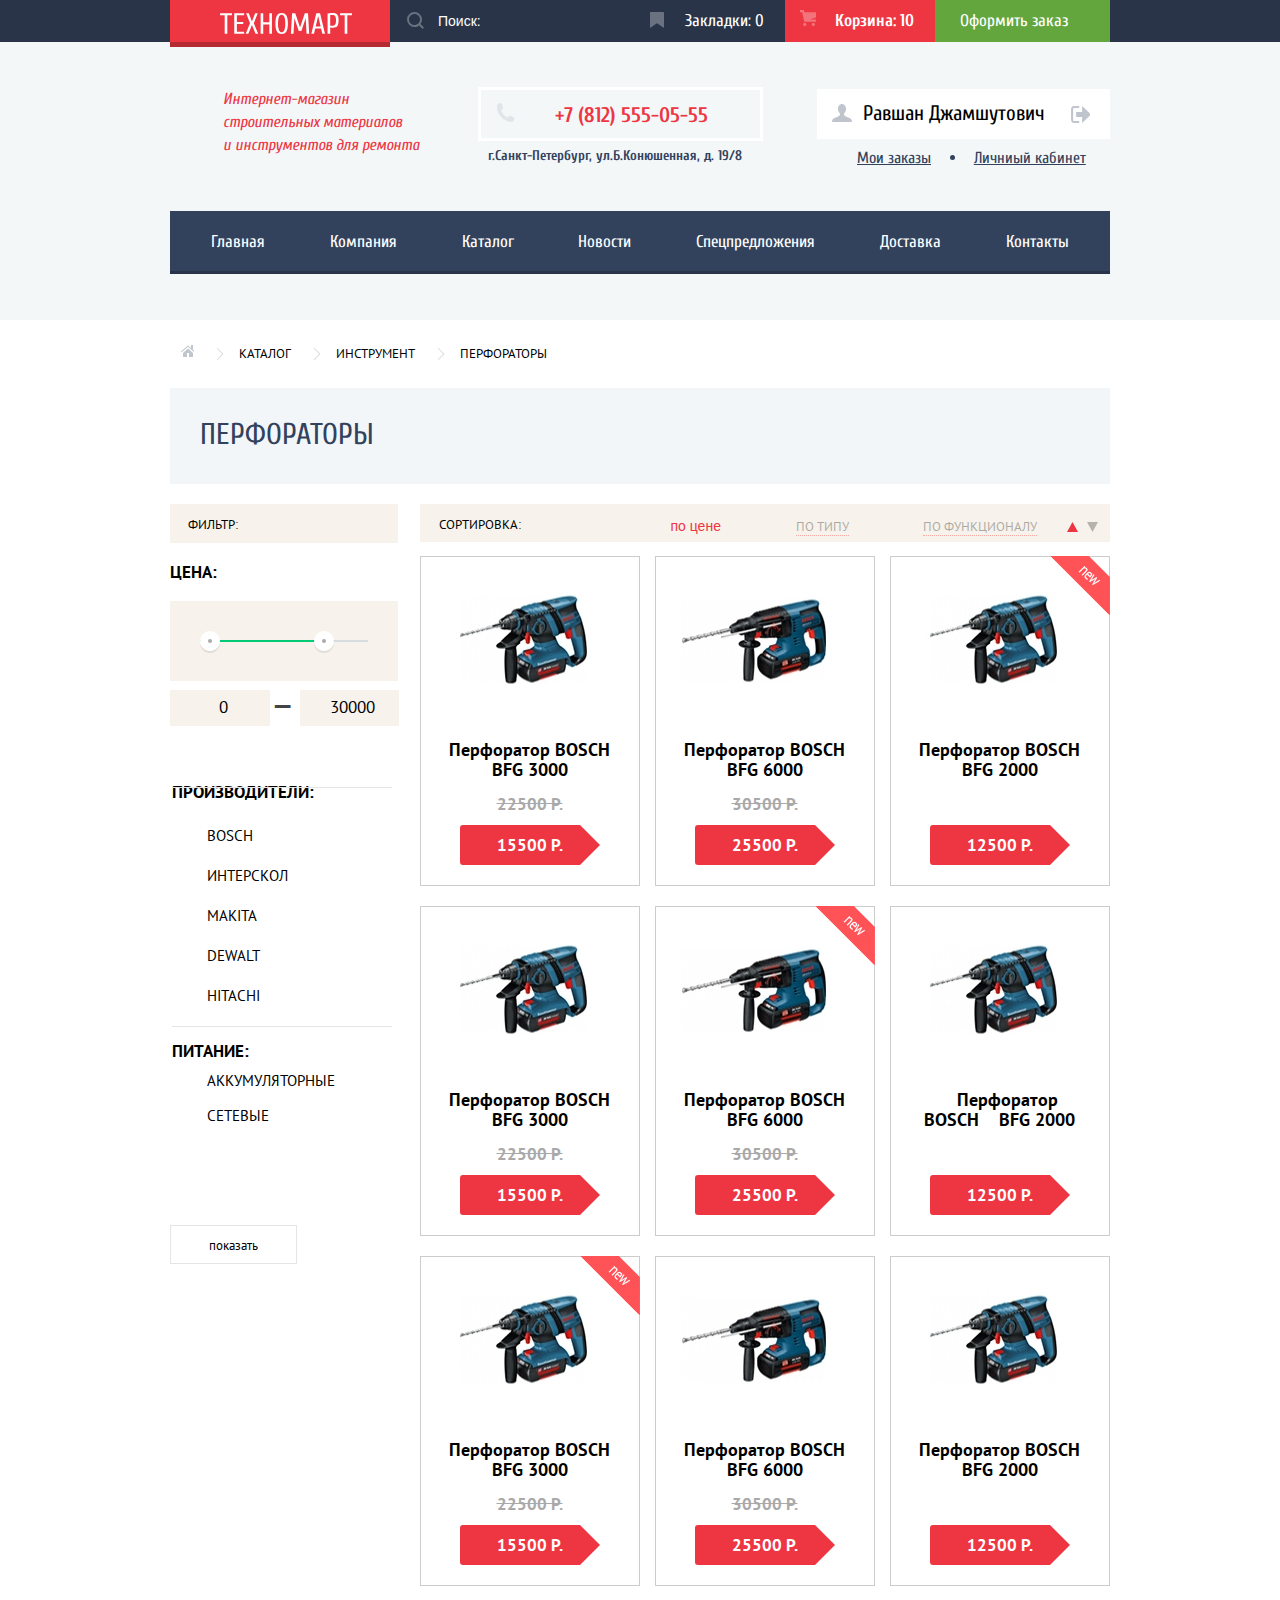
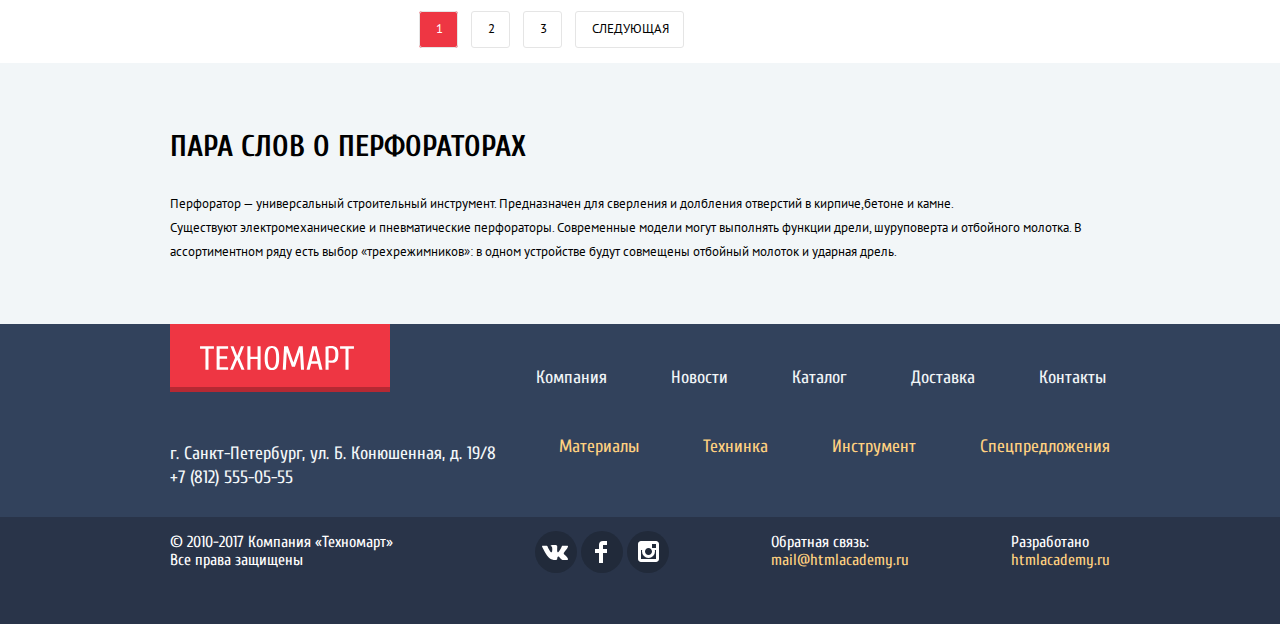
==== commit 31d05fbf: "доработки" ====
--- a/catalog.html
+++ b/catalog.html
@@ -5,15 +5,12 @@
   <meta charset="utf-8">
   <title>Техномарт</title>
   <meta http-equiv="X-UA-Compatible" content="IE=edge">
-  <link href='https://fonts.googleapis.com/css?family=Open+Sans:400,700&subset=cyrillic-ext,cyrillic' rel='stylesheet'
-    type='text/css'>
-  <link href='https://fonts.googleapis.com/css?family=Cuprum:400,700&subset=cyrillic-ext,cyrillic' rel='stylesheet'
-    type='text/css'>
-  <!--<base href="/assets/technomart/">  Узнать что такое-->
-  <link href="https://fonts.googleapis.com/css?family=Cuprum:400,400italic,700&amp;subset=latin,cyrillic"
-    rel="stylesheet" type="text/css">
-  <!--<link href="css/normalize.css" rel="stylesheet">-->
-  <link href="css/style.css" rel="stylesheet">
+  <link href="https://fonts.googleapis.com/css?family=Cuprum:400,400italic,700&subset=latin,cyrillic" rel="stylesheet"
+    type="text/css">
+  <link href="https://fonts.googleapis.com/css?family=PT+Sans:400,700&subset=latin,cyrillic" rel="stylesheet"
+    type="text/css">
+  <link href="css/normalize.css" rel="stylesheet">
+  <link href="css/code.min.css" rel="stylesheet">
 </head>
 
 <body>
@@ -21,11 +18,17 @@
     <div class="out-wrapper">
       <section class="main-header">
 
-        <a class="logo" href="main.html"></a>
+        <a class="logo" href="index.html"></a>
 
         <form class="search-header" action="#">
-          <label class="search" for="search"></label>
           <input class="input-header" type="search" id="search" name="search" placeholder="Поиск:">
+          <label for="search">
+            <svg height="17" viewBox="0 0 17 17" width="17" xmlns="http://www.w3.org/2000/svg">
+              <path
+                d="M17 15.586l-3.542-3.542A7.465 7.465 0 0 0 15 7.5 7.5 7.5 0 1 0 7.5 15c1.71 0 3.282-.579 4.544-1.542L15.586 17 17 15.586zM2 7.5C2 4.467 4.467 2 7.5 2 10.532 2 13 4.467 13 7.5c0 3.032-2.468 5.5-5.5 5.5A5.506 5.506 0 0 1 2 7.5z" />
+            </svg>
+          </label>
+
         </form>
 
         <a class="bookmark" href="#">Закладки: <span class="counter">0</span></a>
@@ -37,7 +40,7 @@
     </div>
     <section class="second-header container">
       <h1 class="description">
-        Интернет-магазин строительных материалов и инструментов для ремонта
+        Интернет-магазин строительных материалов<br> и инструментов для ремонта
       </h1>
 
       <div class="contacts">
@@ -56,7 +59,7 @@
       <section class="third-header container">
         <nav class="navigation">
           <ul>
-            <li><a href="main.html">Главная</a></li>
+            <li><a href="index.html">Главная</a></li>
             <li><a href="aboutUs.html">Компания</a></li>
             <li><a href="catalog.html">Каталог</a></li>
             <li><a href="news.html">Новости</a></li>
@@ -80,9 +83,9 @@
         <li><a href="#">перфораторы</a></li>
       </ul>
     </section>
-
-    <h2 class="title">перфораторы</h2>
-
+    <div class="lobby-index">
+      <h2 class="title">перфораторы</h2>
+    </div>
     <section class="filter-catalog container-main ">
       <section class="filters">
         <form action="#" method="GET">
@@ -171,7 +174,7 @@
           <li class="catalog-item ">
 
             <ul class="hidden-button">
-              <li><button class="buy-this" type="button">купить</button>
+              <li><a href="#" class="buy-this">купить</a></li>
               <li><button class="bookmark-this" type="button">в закладки</button></li>
             </ul>
 
@@ -191,7 +194,7 @@
 
           <li class="catalog-item">
             <ul class="hidden-button">
-              <li><button class="buy-this" type="button">купить</button>
+              <li><a href="#" class="buy-this">купить</a></li>
               <li><button class="bookmark-this" type="button">в закладки</button></li>
             </ul>
 
@@ -212,7 +215,7 @@
           <li class="catalog-item">
             <div class="new flag-new">новинка</div>
             <ul class="hidden-button">
-              <li><button class="buy-this" type="button">купить</button>
+              <li><a href="#" class="buy-this">купить</a></li>
               <li><button class="bookmark-this" type="button">в закладки</button></li>
             </ul>
 
@@ -233,7 +236,7 @@
 
           <li class="catalog-item">
             <ul class="hidden-button">
-              <li><button class="buy-this" type="button">купить</button>
+              <li><a href="#" class="buy-this">купить</a></li>
               <li><button class="bookmark-this" type="button">в закладки</button></li>
             </ul>
 
@@ -254,7 +257,7 @@
           <li class="catalog-item">
             <div class="new flag-new">новинка</div>
             <ul class="hidden-button">
-              <li><button class="buy-this" type="button">купить</button>
+              <li><a href="#" class="buy-this">купить</a></li>
               <li><button class="bookmark-this" type="button">в закладки</button></li>
             </ul>
 
@@ -274,7 +277,7 @@
 
           <li class="catalog-item">
             <ul class="hidden-button">
-              <li><button class="buy-this" type="button">купить</button>
+              <li><a href="#" class="buy-this">купить</a></li>
               <li><button class="bookmark-this" type="button">в закладки</button></li>
             </ul>
 
@@ -297,7 +300,7 @@
           <li class="catalog-item">
             <div class="new flag-new">новинка</div>
             <ul class="hidden-button">
-              <li><button class="buy-this" type="button">купить</button>
+              <li><a href="#" class="buy-this">купить</a></li>
               <li><button class="bookmark-this" type="button">в закладки</button></li>
             </ul>
 
@@ -317,7 +320,7 @@
 
           <li class="catalog-item">
             <ul class="hidden-button">
-              <li><button class="buy-this" type="button">купить</button>
+              <li><a href="#" class="buy-this">купить</a></li>
               <li><button class="bookmark-this" type="button">в закладки</button></li>
             </ul>
 
@@ -337,7 +340,7 @@
 
           <li class="catalog-item">
             <ul class="hidden-button">
-              <li><button class="buy-this" type="button">купить</button>
+              <li><a href="#" class="buy-this">купить</a></li>
               <li><button class="bookmark-this" type="button">в закладки</button></li>
             </ul>
 
@@ -384,7 +387,7 @@
     <section class="close-footer container">
       <div class="footer-nav-1">
 
-        <a class="logo" href="main.html"></a>
+        <a class="logo" href="index.html"></a>
 
         <p>
           г. Санкт-Петербург, ул. Б. Конюшенная, д. 19/8 <br>
@@ -436,7 +439,7 @@
     </section>
   </footer>
 
-  <section class="product-add visually-hidden">
+  <section class="product-add">
     <p>
       <button class="close-add" type="button"></button>
       Товар добавлен в корзину!
@@ -445,8 +448,9 @@
       <a class="format-btn">оформить заказ</a>
       <button class="continue-btn" type="button">продолжить покупки</button>
     </div>
-
   </section>
+
+  <script src="js/code.min.js" type="text/javascript"></script>
 </body>
 
 </html>--- a/css/code.min.css
+++ b/css/code.min.css
@@ -0,0 +1 @@
+body{margin:0;padding:0;font-family:"PT Sans Narrow",Arial,sans-serif;font-size:14px;font-weight:700;color:#fff;background-color:#fff}a{text-decoration:none}.container{margin:0 auto}.container-main{width:940px;margin:0 auto}.out-wrapper{background-color:#293449;color:#fff;display:-webkit-box;display:-ms-flexbox;display:flex;height:42px}.main-header{width:940px;margin:0 auto;display:-webkit-box;display:-ms-flexbox;display:flex;-webkit-box-align:start;-ms-flex-align:start;align-items:flex-start;-webkit-box-orient:horizontal;-webkit-box-direction:normal;-ms-flex-direction:row;flex-direction:row;-webkit-box-pack:justify;-ms-flex-pack:justify;justify-content:space-between}.main-header a,.footer-nav-1 a{display:block}.logo{width:220px;height:47px;box-shadow:inset 0 -5px 0 rgba(0,0,0,.24);background-color:#ee3643;background-image:url(../img/logo-technomart.svg);background-size:60%;background-repeat:no-repeat;background-position:50px 50%}.footer-nav-1 .logo{width:220px;height:68px;box-shadow:inset 0 -5px 0 rgba(0,0,0,.24);background-color:#ee3643;background-image:url(../img/logo-technomart.svg);background-size:70%;background-repeat:no-repeat;background-position:30px 50%}.logo:hover{background-color:#ca2c37}.logo:active{background-color:#ba2732}.ferst-header{height:320px;background-color:#f3f7f8;display:-webkit-box;display:-ms-flexbox;display:flex;-webkit-box-orient:vertical;-webkit-box-direction:normal;-ms-flex-direction:column;flex-direction:column}.second-header{margin:0 auto;width:940px;height:100px;display:-webkit-box;display:-ms-flexbox;display:flex;-webkit-box-orient:horizontal;-webkit-box-direction:normal;-ms-flex-direction:row;flex-direction:row;-webkit-box-pack:justify;-ms-flex-pack:justify;justify-content:space-between;-ms-flex-wrap:wrap;flex-wrap:wrap;padding-top:46px;margin:0 auto}::-webkit-input-placeholder{color:#fff}::-moz-placeholder{color:#fff}:-ms-input-placeholder{color:#fff}:-moz-placeholder{color:#fff}.search-header{-webkit-box-flex:1;-ms-flex-positive:1;flex-grow:1;position:relative}.search-header input{border:none;background-color:#293449;line-height:42px;overflow:visible;width:100%;height:42px;padding:0;padding-left:48px}.search-header input:hover{background-color:#212a3a}.search-header input:focus{color:#000;outline:none;background-color:#fff}.search-header label{position:absolute;top:12px;left:17px;overflow:hidden;opacity:.3;-ms-filter:"progid:DXImageTransform.Microsoft.Alpha(Opacity=30)";fill:#fff}.search-header input:hover label{opacity:1;-ms-filter:"progid:DXImageTransform.Microsoft.Alpha(Opacity=100)"}.search-header input:focus label{opacity:1;-ms-filter:"progid:DXImageTransform.Microsoft.Alpha(Opacity=100)";fill:#ee3643}.bookmark{position:relative;width:100px;padding:12px 0 12px 50px;font-size:17px;font-style:normal;font-family:"Cuprum","Arial",sans-serif;text-align:left;color:#fff;font-weight:400;line-height:18px}.bookmark:hover{background:#212a3a}.bookmark:active{background:#161d29;opacity:.6;-ms-filter:"progid:DXImageTransform.Microsoft.Alpha(Opacity=60)"}.basket-catalog:before{content:"";left:15px;top:10px;width:20px;height:20px;position:absolute;opacity:.3;-ms-filter:"progid:DXImageTransform.Microsoft.Alpha(Opacity=30)";background-size:80%;background-image:url(../img/cart.svg);background-repeat:no-repeat;background-position:0 0}.basket-catalog-red:before{content:"";left:15px;top:10px;width:20px;height:20px;position:absolute;opacity:.3;-ms-filter:"progid:DXImageTransform.Microsoft.Alpha(Opacity=30)";background-size:80%;background-image:url(../img/cart.svg);background-repeat:no-repeat;background-position:0 0}.basket-catalog-red:hover:before{content:"";left:15px;top:10px;width:20px;height:20px;position:absolute;opacity:1;-ms-filter:"progid:DXImageTransform.Microsoft.Alpha(Opacity=100)";background-size:80%;background-image:url(../img/cart.svg);background-repeat:no-repeat;background-position:0 0}.bookmark:before{content:"";left:15px;top:12px;width:20px;height:20px;position:absolute;background-image:url(../img/bookmark.svg);background-repeat:no-repeat;background-position:0 0;opacity:.3;-ms-filter:"progid:DXImageTransform.Microsoft.Alpha(Opacity=30)"}.bookmark:hover:before{opacity:1;-ms-filter:"progid:DXImageTransform.Microsoft.Alpha(Opacity=100)"}.bookmark:active:before{opacity:.5;-ms-filter:"progid:DXImageTransform.Microsoft.Alpha(Opacity=50)"}.basket-catalog:hover:before{opacity:1;-ms-filter:"progid:DXImageTransform.Microsoft.Alpha(Opacity=100)"}.basket-catalog:active:before{opacity:.5;-ms-filter:"progid:DXImageTransform.Microsoft.Alpha(Opacity=50)"}.basket-catalog{position:relative;width:100px;padding:12px 0 12px 50px;font-size:17px;font-style:normal;font-family:"Cuprum","Arial",sans-serif;text-align:left;color:#fff;background-color:#293449;font-weight:400;line-height:18px}.basket-catalog:hover{background:#212a3a}.basket-catalog:active{background:#161d29;opacity:.6;-ms-filter:"progid:DXImageTransform.Microsoft.Alpha(Opacity=60)"}.basket-catalog-red{position:relative;width:100px;padding:12px 0 12px 50px;font-size:17px;font-style:normal;font-family:"Cuprum","Arial",sans-serif;text-align:left;color:#fff;background-color:#ee3643}.order{background-color:#63a63e;width:150px;color:#fff;font-family:"Cuprum","Arial",sans-serif;font-size:17px;padding:12px 0 12px 25px;font-weight:400;line-height:18px}.order:hover{background-color:#5fbb2d}.order:active{background:#518534;opacity:.6;-ms-filter:"progid:DXImageTransform.Microsoft.Alpha(Opacity=60)"}.main-header a{font-size:17px;line-height:18px;font-style:normal;font-family:"Cuprum","Arial",sans-serif;text-align:left;color:#fff}.description{margin-top:0;padding-left:53px;width:200px;font-size:16px;line-height:23px;font-style:italic;font-family:"Cuprum","Arial",sans-serif;color:#ee3643;font-weight:400}.contacts a:before{content:"";left:15px;width:20px;height:20px;position:absolute;background-image:url(../img/phone.svg);background-repeat:no-repeat;background-position:0 0;opacity:.3;-ms-filter:"progid:DXImageTransform.Microsoft.Alpha(Opacity=30)"}.contacts{margin-top:15px}.contacts a{padding-bottom:11px;padding-top:13px;padding-left:74px;position:relative;border:3px solid #fff;color:#ee3643;font-family:"Cuprum","Arial",sans-serif;font-size:21px;padding-right:52px}.contacts p{color:#32425c;font-family:"Cuprum","Arial",sans-serif;font-size:14px;margin-top:21px;padding-left:10px}.user-name{top:15px;padding:12px 65px 14px 46px;color:#000;font-family:"Cuprum","Arial",sans-serif;font-size:21px;font-weight:400;line-height:21px;background-color:#fff;position:relative}.user-name:before{content:"";width:20px;height:18px;background-image:url(../img/userr.svg);background-repeat:no-repeat;position:absolute;left:15px;opacity:.3;-ms-filter:"progid:DXImageTransform.Microsoft.Alpha(Opacity=30)";top:15px}.user-name:after{content:"";width:20px;height:18px;background-image:url(../img/logoutt.svg);background-repeat:no-repeat;position:absolute;right:20px;top:17px;opacity:.3;-ms-filter:"progid:DXImageTransform.Microsoft.Alpha(Opacity=30)"}.user-name:hover:before,.user-name:hover:after{opacity:1;-ms-filter:"progid:DXImageTransform.Microsoft.Alpha(Opacity=100)"}.user-name:active{color:#cacaca}.user-name:active:before,.user-name:active:after{opacity:.3;-ms-filter:"progid:DXImageTransform.Microsoft.Alpha(Opacity=30)"}.user-info{margin-top:0}.user-info ul{margin-top:40px}.user-info li{display:inline-block;vertical-align:middle}.links a{color:#32425c;font-family:"Cuprum","Arial",sans-serif;font-size:16px;font-weight:400;line-height:18px;text-decoration:underline}.links a:hover{color:#ee3643}.links a:active{opacity:.3;-ms-filter:"progid:DXImageTransform.Microsoft.Alpha(Opacity=30)"}.point{width:5px;height:5px;margin-left:15px;margin-right:15px;margin-bottom:2px;background:#32425c;border-radius:50px}.login-block{margin-top:15px;height:16px;color:#000;font-family:"Cuprum","Arial",sans-serif;font-size:21px;font-weight:400;line-height:21px}.login-block li{display:inline}.login-block a{color:#000;font-family:"Cuprum","Arial",sans-serif;font-size:21px;font-weight:400;line-height:21px}.login a{position:relative;padding:12px 26px 14px 46px;background-color:#fff}.login a:before{content:"";top:16px;left:10px;width:20px;height:20px;position:absolute;background-image:url(../img/loginn.svg);background-repeat:no-repeat;background-position:0 0;opacity:.3;-ms-filter:"progid:DXImageTransform.Microsoft.Alpha(Opacity=30)"}.login a:hover:before{opacity:1;-ms-filter:"progid:DXImageTransform.Microsoft.Alpha(Opacity=100)"}.login-block a:hover{color:#f04e59}.login-block a:active{color:#cacaca}.login{margin-right:5px;color:#000}.login a:active:before{opacity:.3;-ms-filter:"progid:DXImageTransform.Microsoft.Alpha(Opacity=30)"}.registration{color:#000}.registration a{padding:12px 25px 14px 23px;background-color:#fff}.third-header{width:940px}.navigation{float:left;width:940px;height:60px;margin-top:30px;background-color:#32425c;border-bottom:3px solid #293449}.navigation ul{margin:0;padding:0;display:flex;flex-direction:row;justify-content:space-between;padding-left:10px;padding-right:10px}.navigation li{display:inline-block;text-align:center;vertical-align:middle;vertical-align:top}.navigation a{display:block;padding:22px 31px;font-weight:400;font-style:normal;font-size:17px;line-height:17px;font-family:"Cuprum","Arial",sans-serif;text-decoration:none;color:#fff}.navigation a:hover{background:#293449}.navigation a:active{background:#1d2739;opacity:.5;-ms-filter:"progid:DXImageTransform.Microsoft.Alpha(Opacity=50)"}.ferst-main{width:940px;display:-webkit-box;display:-ms-flexbox;display:flex;-webkit-box-orient:horizontal;-webkit-box-direction:normal;-ms-flex-direction:row;flex-direction:row;margin-top:59px;margin-bottom:45px;-webkit-box-pack:justify;-ms-flex-pack:justify;justify-content:space-between}.left-part{display:-webkit-box;display:-ms-flexbox;display:flex;-webkit-box-orient:horizontal;-webkit-box-direction:normal;-ms-flex-direction:row;flex-direction:row;-ms-flex-wrap:wrap;flex-wrap:wrap;width:620px}.right-part{display:-webkit-box;display:-ms-flexbox;display:flex;-webkit-box-orient:horizontal;-webkit-box-direction:normal;-ms-flex-direction:row;flex-direction:row;-ms-flex-wrap:wrap;flex-wrap:wrap;margin-left:10px;width:310px;-webkit-box-pack:end;-ms-flex-pack:end;justify-content:flex-end}.divide-main{z-index:10;position:relative;margin-bottom:20px;margin-right:20px}.divide-main:nth-child(3n){margin-right:0}.divide-main .new{position:absolute;top:0;right:0;width:60px;height:60px;text-indent:-1000px;overflow:hidden;z-index:20}.divide-main .flag-new{background:url(../img/new-flag.png) no-repeat 0 0}.materials{width:300px;height:123px;background-color:#ffbf47;background-image:url(../img/bucket.svg);background-repeat:no-repeat;background-position:85% 65%;background-size:44px 65px}.lobby-index{margin:0 auto;margin-bottom:20px}.title{width:910px;margin:0 auto;padding-left:30px;font-weight:400;font-style:normal;font-size:30px;line-height:30px;font-family:"Cuprum","Arial",sans-serif;text-transform:uppercase;color:#32425c}.title-contents{padding-top:26px;padding-left:23px;padding-bottom:15px;margin:0;color:#fff;font-family:"Cuprum","Arial",sans-serif;font-size:24px;font-weight:700;line-height:30px}.btn-contents{display:inline-block;vertical-align:top;color:#fff;font-family:"Cuprum","Arial",sans-serif;font-size:14px;font-weight:400;line-height:18px;text-transform:uppercase;background-color:rgba(255,255,255,.3);width:135px;text-align:center;padding:10px 0;border-radius:3;margin-left:25px}.btn-contents:hover{background:rgba(0,0,0,.1)}.btn-contents:active{background:rgba(0,0,0,.3)}.tools{width:300px;height:123px;background-color:#3bbce3;margin-right:0;background-image:url(../img/tools.svg);background-repeat:no-repeat;background-position:85% 65%;background-size:25%}.technics{width:300px;height:123px;margin-right:0;background-color:#dc91d8;background-image:url(../img/technics.svg);background-repeat:no-repeat;background-position:85% 65%;background-size:25%}.special{width:300px;height:123px;background-color:#8ed78f;margin-right:0;background-image:url(../img/basket.svg);background-repeat:no-repeat;background-position:85% 65%;background-size:20%}.delivery{width:300px;height:123px;background-color:#ffc047;background-image:url(../img/delivery.svg);background-repeat:no-repeat;background-position:85% 65%;background-size:25%}.slider-item:nth-child(1){width:620px;height:266px;background-image:url(../img/drill.jpg);background-repeat:no-repeat}.slider-item:nth-child(2){width:620px;height:266px;background-image:url(../img/hammer.jpg);background-repeat:no-repeat}.slider{width:620px;height:266px;position:relative}.slider input[type="radio"]{display:none}.slider-controls{margin-bottom:36px;text-align:center;position:absolute;bottom:-10px;left:300px}.slider-controls label{display:inline-block;vertical-align:top;margin:0 3px;width:6px;height:6px;border:2px solid #fff;border-radius:50%;background-color:#fff;box-shadow:0 0 2px rgba(0,0,0,.8);cursor:pointer}#btn-1:checked~.slider-controls label[for="btn-1"],#btn-2:checked~.slider-controls label[for="btn-2"]{background-color:#ee3643}#btn-1:checked~.slider-inner .slider-item:nth-child(1){display:none}#btn-2:checked~.slider-inner .slider-item:nth-child(2){display:none}.slider-controls .left:before{position:absolute;content:"";background-image:url(../img/left.svg);background-repeat:no-repeat;width:22px;height:40px;left:-280px;top:-110px}.slider-controls .right:before{position:absolute;content:"";background-image:url(../img/right.svg);background-repeat:no-repeat;width:22px;height:40px;left:280px;top:-110px}.slider-item h2{margin-top:0;color:#fff;font-family:"Cuprum","Arial",sans-serif;font-size:36px;font-weight:700;line-height:36px;text-transform:uppercase;margin-left:24px;margin-bottom:8px;padding-top:27px}.slider-item p{color:#fff;font-family:"Cuprum","Arial",sans-serif;font-size:18px;font-weight:400;line-height:24px;margin-left:24px;margin-top:0}.slider-item a{display:block;color:#fff;font-family:"Cuprum","Arial",sans-serif;font-size:14px;font-weight:400;line-height:18px;text-transform:uppercase;padding-top:10px;padding-bottom:10px;background-color:#ee3643;border-radius:5px;margin-left:25px;width:195px;text-align:center;margin-top:115px}.slider-item a:hover{background-color:#ca2c37}.slider-item a:active{background-color:#ba2732}.lobby{width:940px;height:89px;margin-top:0;background-color:#f9f5f0;display:-webkit-box;display:-ms-flexbox;display:flex;-webkit-box-orient:horizontal;-webkit-box-direction:normal;-ms-flex-direction:row;flex-direction:row;-webkit-box-pack:justify;-ms-flex-pack:justify;justify-content:space-between;margin:0 auto}.lobby h2{color:#32425c;font-family:"Cuprum","Arial",sans-serif;font-size:30px;font-weight:400;line-height:30px;text-transform:uppercase;padding-top:33px;padding-left:30px;margin:0}.lobby-btn{padding:11px 55px 9px;margin:25px 24px 26px 0;font-size:14px;line-height:18px;text-align:center;background-color:#ee3643;color:#fff;border-radius:4px;font-family:"Cuprum","Arial",sans-serif;font-weight:400;text-transform:uppercase}.catalog-index{margin-top:21px;width:940px}.catalog-index ul{display:-webkit-box;display:-ms-flexbox;display:flex;-webkit-box-orient:horizontal;-webkit-box-direction:normal;-ms-flex-direction:row;flex-direction:row;-ms-flex-wrap:wrap;flex-wrap:wrap;padding-left:0;margin-bottom:0;-webkit-box-pack:justify;-ms-flex-pack:justify;justify-content:space-between}.catalog-index li:nth-child(4n){margin-right:0}.catalog-item-main{border:1px solid #e5e5e5;background-color:#fff;width:220px;margin-bottom:20px;margin-right:21px}.brand{width:940px}.brand ul{display:-webkit-box;display:-ms-flexbox;display:flex;-webkit-box-orient:horizontal;-webkit-box-direction:normal;-ms-flex-direction:row;flex-direction:row;-ms-flex-wrap:wrap;flex-wrap:wrap;padding-left:0;-webkit-box-pack:justify;-ms-flex-pack:justify;justify-content:space-between}.brand-list li:nth-child(4n 4){margin-right:0}.brand li{margin:0 0 20px 0;border:1px solid #e5e5e5}.brand img{position:absolute;top:50%;left:50%;-webkit-transform:translateX(-50%) translateY(-50%);transform:translateX(-50%) translateY(-50%)}.brand a{position:relative;display:inline-block;vertical-align:top;width:218px;height:143px;vertical-align:middle}.brand-list a:hover{box-shadow:0 10px 25px rgba(41,52,73,.5)}.brand-list a:active{box-shadow:0 4px 10px rgba(41,52,73,.5);opacity:.3;-ms-filter:"progid:DXImageTransform.Microsoft.Alpha(Opacity=30)"}.service-wrapper{background-color:#f2f6f8}.service{width:940px;height:522px}.service-title{padding-top:68px;width:440px}.service-title h2{padding-bottom:29px;text-transform:uppercase;color:#000;background:#f2f6f8;font-size:30px;font-family:"Cuprum","Arial",sans-serif;font-weight:400;font-style:normal;line-height:24px;margin:0}.service-title p{padding-bottom:64px;font-size:13px;font-family:"PT Sans","Arial",sans-serif;font-weight:400;font-style:normal;line-height:24px;color:#000}.service h3{text-transform:uppercase;color:#32425c;font-size:36px;font-family:"Cuprum","Arial",sans-serif}.service-left{position:relative;display:-webkit-box;display:-ms-flexbox;display:flex;-webkit-box-orient:vertical;-webkit-box-direction:normal;-ms-flex-direction:column;flex-direction:column;height:183px}.switch-label{z-index:60;width:240px;box-shadow:0 1px 0 #293449,inset 0 1px 0 #405069;background-color:#32425c;color:#fff;font-family:"Cuprum","Arial",sans-serif;padding:13px 0 16px 22px;font-size:21px;font-weight:700;line-height:30px}.switch-label:nth-child(2){border-top:1px solid #405069;border-bottom:1px solid #293449}.switch-label:hover{background-color:#293449}#button-1:checked~.service-left label[for=button-1],#button-2:checked~.service-left label[for=button-2],#button-3:checked~.service-left label[for=button-3]{color:#32425c;background:#fff;box-shadow:0 1px 0 #ffffff,inset 0 1px 0 #fff}.switchs{width:940px;height:285px;display:-webkit-box;display:-ms-flexbox;display:flex;-webkit-box-orient:horizontal;-webkit-box-direction:normal;-ms-flex-direction:row;flex-direction:row}.service-right{margin-left:80px;width:800px}.procurement,.garantia,.credit{display:none}#button-1:checked~.service-right .procurement,#button-2:checked~.service-right .garantia,#button-3:checked~.service-right .credit{display:block}.procurement{height:261px;background-image:url(../img/procurement.png);background-repeat:no-repeat;background-position:120px 30px}.garantia{height:261px;background-image:url(../img/guarranty.png);background-repeat:no-repeat;background-position:225px 20px}.credit{height:261px;background-image:url(../img/credit.png);background-repeat:no-repeat;background-position:135px 20px}.procurement p,.garantia p,.credit p{font-size:13px;font-family:"PT Sans","Arial",sans-serif;font-weight:400;font-style:normal;line-height:24px;color:#000}.credit p{padding-bottom:31px}.credit a{color:#fff;font-family:"Cuprum","Arial",sans-serif;font-size:14px;font-weight:400;line-height:18px;text-transform:uppercase;width:195px;height:38px;background-color:#ff5357;border-radius:5px;padding:10px 44px}.service-right h3{margin-top:0}.service-left:after{content:"";position:absolute;background-image:url(../img/shadow.png);background-repeat:no-repeat;width:10px;height:279px;opacity:.3;-ms-filter:"progid:DXImageTransform.Microsoft.Alpha(Opacity=30)";right:0;top:-46px;z-index:70}.switchs input[type=radio]{display:none}.info,.address{margin-top:52px}.address img{margin-bottom:55px}.info ul{list-style:none;padding-left:0}.info li:before{content:"\2014";font-family:"Times New Roman",Times,serif;padding-right:10px;color:#ca2c37}.info li{padding-bottom:15px}.pre-footer{width:940px;height:537px;background-color:#fff;display:-webkit-box;display:-ms-flexbox;display:flex;-webkit-box-pack:justify;-ms-flex-pack:justify;justify-content:space-between}.pre-footer h2{color:#000;font-family:"Cuprum","Arial",sans-serif;font-size:30px;text-transform:uppercase;margin:0;padding-bottom:25px;font-weight:400;font-style:normal;line-height:24px}.pre-footer p{font-size:13px;font-family:"PT Sans","Arial",sans-serif;color:#000;padding-bottom:25px;font-weight:400;font-style:normal;line-height:24px}.info ul{margin-bottom:37px}.part-breadcrumbs{position:relative}.breadcrumbs{padding:0;margin-top:25px;margin-bottom:25px;margin-left:10px;width:940px}.ferst{width:14px;height:12px}.ferst:before{display:none}.breadcrumbs li{display:inline-block;vertical-align:top;padding-right:41px;position:relative}.breadcrumbs li:before{width:8px;height:12px;position:absolute;content:"";background-image:url(../img/right-smalll.svg);background-repeat:no-repeat;left:-23px;background-size:100%;top:3px}.breadcrumbs a{color:#000;font-family:"PT Sans","Arial",sans-serif;font-size:13px;font-weight:400;line-height:18px;text-transform:uppercase}.home{width:14px;height:12px;position:absolute;background-image:url(../img/home.svg);background-repeat:no-repeat}.title{padding-top:32px;padding-bottom:34px;background-color:#f2f6f8;margin-bottom:20px;color:#32425c;font-family:"Cuprum","Arial",sans-serif;font-size:30px;font-weight:400;line-height:30px;text-transform:uppercase}.filter-catalog{display:-webkit-box;display:-ms-flexbox;display:flex}.title h2{color:#32425c;font-family:"Cuprum","Arial",sans-serif;font-size:30px;font-weight:400;line-height:30px;text-transform:uppercase}.field-option{position:relative;margin-top:51px;border:none;padding-left:0;width:221px}.manufacturers{color:#000;font-family:"PT Sans","Arial",sans-serif;font-size:17px;font-weight:700;line-height:30px;text-transform:uppercase;margin-top:25px}.supply{color:#000;font-family:"PT Sans","Arial",sans-serif;font-size:17px;font-weight:700;line-height:30px;text-transform:uppercase}.field-supply{border:none;display:-webkit-box;display:-ms-flexbox;display:flex;-webkit-box-orient:vertical;-webkit-box-direction:normal;-ms-flex-direction:column;flex-direction:column;padding-left:0;margin-bottom:75px;width:210px}.field-supply input[type=radio]{display:none}.fiter-btn{color:#000;font-family:"PT Sans","Arial",sans-serif;font-size:13px;font-weight:400;line-height:18px}.manufacturers label{color:#000;font-family:"PT Sans","Arial",sans-serif;font-size:15px;font-weight:400;line-height:20px;text-transform:uppercase}.list-manuf{padding-left:0}.list-manuf li{margin-bottom:20px}.list-manuf input[type=checkbox]{display:none}.list-manuf input[type=checkbox]:checked label:before{content:"";background-image:url(../img/checkbox-on.svg);background-repeat:no-repeat;position:absolute;width:27px;height:23px;left:0;top:-5px;opacity:.8;-ms-filter:"progid:DXImageTransform.Microsoft.Alpha(Opacity=80)"}.list-manuf input[type=checkbox] label:after{content:"";background-image:url(../img/checkbox-off.svg);background-repeat:no-repeat;position:absolute;width:27px;height:23px;left:0;top:-5px;opacity:.8;-ms-filter:"progid:DXImageTransform.Microsoft.Alpha(Opacity=80)"}.list-manuf input[type=checkbox]:disabled label:before{opacity:.3;-ms-filter:"progid:DXImageTransform.Microsoft.Alpha(Opacity=30)"}.list-manuf input[type=checkbox]:disabled label:after{opacity:.3;-ms-filter:"progid:DXImageTransform.Microsoft.Alpha(Opacity=30)"}.list-manuf input[type=checkbox]:checked:hover label:before{opacity:1;-ms-filter:"progid:DXImageTransform.Microsoft.Alpha(Opacity=100)"}.list-manuf input[type=checkbox]:hover label:after{opacity:1;-ms-filter:"progid:DXImageTransform.Microsoft.Alpha(Opacity=100)"}.manuf-name{position:relative;color:#000;font-family:"PT Sans","Arial",sans-serif;font-size:15px;font-weight:400;line-height:20px;text-transform:uppercase;padding-left:35px}.supply-name{margin-bottom:15px;position:relative;padding-left:35px;color:#000;font-family:"PT Sans","Arial",sans-serif;font-size:15px;font-weight:400;line-height:20px;text-transform:uppercase}.field-supply input[type=radio]:checked label:before{position:absolute;content:"";background-image:url(../img/radio-on.svg);background-repeat:no-repeat;width:25px;height:25px;left:0;top:-2px;opacity:.8;-ms-filter:"progid:DXImageTransform.Microsoft.Alpha(Opacity=80)"}.field-supply input[type=radio] label:after{position:absolute;content:"";background-image:url(../img/radio-off.svg);background-repeat:no-repeat;width:25px;height:25px;left:0;top:-2px;opacity:.8;-ms-filter:"progid:DXImageTransform.Microsoft.Alpha(Opacity=80)"}.field-supply input[type=radio]:checked:hover label:before{opacity:1;-ms-filter:"progid:DXImageTransform.Microsoft.Alpha(Opacity=100)"}.field-supply input[type=radio]:hover label:after{opacity:1;-ms-filter:"progid:DXImageTransform.Microsoft.Alpha(Opacity=100)"}.field-supply input[type=radio]:checked:disabled label:before{opacity:.3;-ms-filter:"progid:DXImageTransform.Microsoft.Alpha(Opacity=30)"}.field-supply input[type=radio]:disabled label:after{opacity:.3;-ms-filter:"progid:DXImageTransform.Microsoft.Alpha(Opacity=30)"};.filters{display:-webkit-box;display:-ms-flexbox;display:flex;-webkit-box-orient:vertical;-webkit-box-direction:normal;-ms-flex-direction:column;flex-direction:column}.filters form{width:229.5px}.filters h3{background-color:#f7f3ec;color:#000;font-family:"PT Sans","Arial",sans-serif;font-size:13px;font-weight:400;line-height:18px;padding-top:12px;padding-bottom:9px;padding-left:18px;margin:0;width:210px;text-transform:uppercase}.filters h2{color:#000;font-family:"PT Sans","Arial",sans-serif;font-size:17px;font-weight:700;line-height:30px;text-transform:uppercase;width:228px}.range{height:80px;background-color:#f7f3ec;margin-bottom:9px;overflow:hidden;padding-left:30px;padding-right:30px;width:168px}.grey-line{height:2px;margin-top:39px;background:#d7dcde}.green-line{position:relative;margin-top:39px;width:80%;height:2px;background:#00ca74}.green-line:before{position:absolute;top:-9px;width:20px;height:22px;content:"";background-image:url(../img/filter-button.svg);background-repeat:no-repeat}.green-line:after{position:absolute;right:0;top:-9px;width:20px;height:22px;content:"";background-image:url(../img/filter-button.svg);background-repeat:no-repeat}input[type=text]{padding:8px 2px 10px 8px;font-weight:400;font-style:normal;font-size:17px;line-height:18px;font-family:"PT Sans","Arial",sans-serif;text-align:center;background-color:#f7f3ec;border:none}.min-price{margin-right:2px;width:90px}.dash{width:10px;height:1px;color:#444;font-family:"PT Sans","Arial",sans-serif;font-size:26px}.dash:after{content:"—"}.max-price{margin-left:18px;width:89px}.price-box{display:-webkit-box;display:-ms-flexbox;display:flex;-webkit-box-orient:horizontal;-webkit-box-direction:normal;-ms-flex-direction:row;flex-direction:row;width:228px}.field-option:before{display:block;width:220px;content:"";border-bottom:1px solid #e5e5e5;top:-20px;position:absolute}.field-option:after{display:block;width:220px;content:"";border-bottom:1px solid #e5e5e5}.filters button{border:1px solid #e5e5e5;background-color:#fff;padding:11px 38px 8px}.line{margin-top:25px;margin-bottom:16px;border-bottom-width:0}.sorting{margin-left:20px;width:690px;height:38px}.sorting h3{margin:0;color:#000;font-family:"PT Sans","Arial",sans-serif;font-size:13px;font-weight:400;line-height:18px;padding-left:19px;padding-top:12px;padding-bottom:12px;text-transform:uppercase}.sorting li{display:inline}.sorting{display:-webkit-box;display:-ms-flexbox;display:flex;background-color:#f7f3ec}.price-sorting a{font-weight:400;margin-left:110px;color:#ee3643;border-bottom:none}.price-sorting a:hover{color:#000;border-bottom:1px red solid}.type-sorting{margin-left:71px}.functional-sorting{margin-left:70px}.get-up{position:relative;margin-left:15px}.get-down{position:relative;margin-left:20px}.type-sorting a,.functional-sorting a,.get-down a{opacity:.3;-ms-filter:"progid:DXImageTransform.Microsoft.Alpha(Opacity=30)";color:#000;font-family:"PT Sans","Arial",sans-serif;font-size:13px;font-weight:400;line-height:18px;text-transform:uppercase;border-bottom:1px red dotted}.get-down a:hover{opacity:1;-ms-filter:"progid:DXImageTransform.Microsoft.Alpha(Opacity=100)";border-bottom:none}.get-up a:hover{background-image:url(../img/up.svg);background-repeat:no-repeat;width:11px;height:10px;position:absolute;top:4px;left:15px;border-bottom:none}.get-down a:active{background-image:url(../img/down_red.svg);background-repeat:no-repeat;width:11px;height:10px;position:absolute;top:4px;left:15px;border-bottom:none}.get-up a:active{background-image:url(../img/up_red.svg);background-repeat:no-repeat;width:11px;height:10px;position:absolute;top:4px;left:15px;border-bottom:none}.type-sorting a:hover,.functional-sorting a:hover{opacity:1;-ms-filter:"progid:DXImageTransform.Microsoft.Alpha(Opacity=100)";border-bottom:1px red solid}.sorting a:focus{color:#ee3643;border-bottom:none}.activ{color:#ee3643;border-bottom:none}.get-down a{background-image:url(../img/down.svg);background-repeat:no-repeat;width:11px;height:10px;position:absolute;top:4px;left:15px;border-bottom:none}.get-up a{background-image:url(../img/up_red.svg);background-repeat:no-repeat;width:11px;height:10px;position:absolute;top:4px;left:15px;border-bottom:none}.catalog-list{width:690px;display:-webkit-box;display:-ms-flexbox;display:flex;-webkit-box-orient:horizontal;-webkit-box-direction:normal;-ms-flex-direction:row;flex-direction:row;-ms-flex-wrap:wrap;flex-wrap:wrap;padding-left:20px}.catalog-item:nth-child(3n){margin-right:0}.catalog-index .catalog-item{margin-right:20px}.catalog-item{position:relative;display:inline-block;vertical-align:top;width:218px;margin-right:15px;margin-bottom:20px;line-height:20px;font-weight:700;text-align:center;border:1px solid #ccc}.catalog-item:hover{box-shadow:0 10px 25px rgba(41,52,73,.5)}.catalog-item .new{position:absolute;top:-1px;right:-1px;width:60px;height:60px;text-indent:-1000px;overflow:hidden;z-index:20}.catalog-item .flag-new{background:url(../img/new-flag.png) no-repeat 0 0}.catalog-item .hidden-button{position:absolute;top:0;left:0;width:218px;height:88px;padding:40px 0;background-color:#fff;opacity:.9;-ms-filter:"progid:DXImageTransform.Microsoft.Alpha(Opacity=90)";z-index:10;list-style:none}.catalog-item .hidden-button .bookmark-this{display:block;width:129px;margin:0 auto;margin-bottom:7px;padding:7px 0;background-color:#63a63e;border:3px solid #63a63e;border-bottom-color:#367315;border-radius:3px;color:#fff;font-size:14px;font-weight:400;font-family:"Cuprum","Arial",sans-serif;line-height:18px;text-decoration:none;text-transform:uppercase}.catalog-item .hidden-button .buy-this{position:relative;display:block;width:129px;margin:0 auto;margin-bottom:7px;padding:7px 0;background-color:#63a63e;border:3px solid #63a63e;border-bottom-color:#367315;border-radius:3px;color:#fff;font-size:14px;font-weight:400;font-family:"Cuprum","Arial",sans-serif;line-height:18px;text-decoration:none;text-transform:uppercase}.buy-this:before{content:"";left:10px;top:5px;width:20px;height:20px;position:absolute;opacity:.3;-ms-filter:"progid:DXImageTransform.Microsoft.Alpha(Opacity=30)";background-size:80%;background-image:url(../img/cart.svg);background-repeat:no-repeat;background-position:0 0}.buy-this:hover:before{opacity:1;-ms-filter:"progid:DXImageTransform.Microsoft.Alpha(Opacity=100)"}.buy-this:active:before{opacity:1;-ms-filter:"progid:DXImageTransform.Microsoft.Alpha(Opacity=100)"}.catalog-item .hidden-button .buy-this:hover{background-color:#5fbb2d;border:3px solid #5fbb2d;border-bottom-color:#367315}.catalog-item .hidden-button .buy-this:active{background-color:#518534;border:1px solid #518534;border-bottom-color:#367315}.catalog-item .hidden-button .bookmark-this{color:#32425c;background:#fff;border-bottom-color:#63a63e}.catalog-item .hidden-button .bookmark-this:hover{border-color:#32425c}.catalog-item .hidden-button .bookmark-this:active{opacity:.3;-ms-filter:"progid:DXImageTransform.Microsoft.Alpha(Opacity=30)"}.catalog-item .hidden-button{display:none}.catalog-item:hover .hidden-button{display:block}.catalog-item:hover .image{opacity:0;-ms-filter:"progid:DXImageTransform.Microsoft.Alpha(Opacity=0)"}.catalog-items{font-size:0;list-style:none}.catalog-item .image{width:218px;height:168px}.catalog-item .image img{max-width:100%}.catalog-item .catalog-category{min-height:40px;padding:0 15px;margin-top:10px;margin-bottom:15px;color:#000;font-family:"PT Sans","Arial",sans-serif;font-size:18px;font-weight:700;line-height:20px}.catalog-item .old-price{min-height:20px;margin-top:15px;margin-bottom:10px;color:#a9a9a9;font-family:"PT Sans","Arial",sans-serif;font-size:17px;font-weight:600;line-height:18px;text-transform:uppercase}.catalog-item .red-price{position:relative;width:80px;margin:10px auto;margin-bottom:20px;padding:11px 30px;background:#ee3643;border-radius:3px;-webkit-box-align:bottom;-ms-flex-align:bottom;-ms-grid-row-align:bottom;align-items:bottom;color:#fff;font-family:"PT Sans","Arial",sans-serif;font-size:17px;font-weight:600;line-height:18px;text-transform:uppercase}.catalog-item .red-price:after{content:"";position:absolute;top:0;right:-20px;width:0;height:0;border:20px solid white;border-left-color:#ee3643}.pagination-list{width:450px;margin:0 auto;padding-left:8px}.pagination-list li{display:inline-block;vertical-align:top}.pagination-list a{padding:8px 14px 10px 16px;margin-right:9px;font-weight:400;font-style:normal;font-size:13px;line-height:18px;font-family:"PT Sans","Arial",sans-serif;text-align:center;text-transform:uppercase;text-decoration:none;color:#000;border:1px solid #e5e5e5;border-radius:3px}.pagination-list a:hover{border:1px solid #bdc6ca}.pagination-list a:active{border:1px solid #ee3643}.pagination-item-current a{background-color:#ee3643;color:#fff}.out-definition{background-color:#f2f6f8;height:261px}.definition{margin:0 auto;width:940px}.definition h2{padding-top:67px;margin-bottom:28px;color:#000;text-transform:uppercase;font-size:30px;font-family:"Cuprum","Arial",sans-serif}.definition p{font-weight:400;font-style:normal;font-family:"PT Sans","Arial",sans-serif;line-height:24px;color:#000;font-size:13px}.extra-p{width:500px;margin-bottom:0}.pre-footer li{font-family:"Cuprum","Arial",sans-serif;font-size:18px;line-height:20px;color:#000}.aboutus{padding:12px 40px 10px;text-align:center;width:220px;height:38px;background-color:#ee3643;color:#fff;font-family:"Cuprum","Arial",sans-serif;font-size:14px;font-weight:400;line-height:18px;text-transform:uppercase;border-radius:3px}.loss-btn{padding:13px 58px 8px 64px;background-color:#ee3643;color:#fff;font-family:"Cuprum","Arial",sans-serif;font-size:14px;font-weight:400;line-height:18px;text-transform:uppercase;margin-top:40px;border-radius:3px}.begin-footer{background-color:#32425c}.close-footer{width:940px;height:193px;display:-webkit-box;display:-ms-flexbox;display:flex;-webkit-box-pack:justify;-ms-flex-pack:justify;justify-content:space-between}.footer-nav-1 p{padding-top:32px;color:#f3f7f9;font-family:"Cuprum","Arial",sans-serif;font-size:18px;font-weight:400;line-height:24px}.over-footer{width:940px;display:-webkit-box;display:-ms-flexbox;display:flex;-webkit-box-pack:justify;-ms-flex-pack:justify;justify-content:space-between;margin:0 auto}.footer-nav-2 li{display:inline}.footer-nav-2 a:hover{text-decoration:underline}.footer-nav-2 a:active{opacity:.5;-ms-filter:"progid:DXImageTransform.Microsoft.Alpha(Opacity=50)";text-decoration:none}.close-footer p .footer-tel{width:322px;height:40px;color:#f3f7f9;font-family:"Cuprum","Arial",sans-serif;font-size:18px;line-height:24px}.links-1{margin-top:42px}.links-1 li,.links-2 li{padding-right:60px}.links-1 li:last-child,.links-2 li:last-child{padding-right:0}.links-2{margin-top:45px}.links-2{padding-left:63px;}.links-1 a{color:#f1f5f7;font-family:"Cuprum","Arial",sans-serif;font-size:18px;font-weight:400;line-height:24px}.links-2 a{color:#ffd180;font-family:"Cuprum","Arial",sans-serif;font-size:18px;font-weight:400;line-height:24px}.main-footer{background-color:#293449;height:107px}.main-footer p{color:#fff;font-family:"Cuprum","Arial",sans-serif;font-size:16px;font-weight:400;line-height:18px}.mail{color:#ffd180;font-family:"Cuprum","Arial",sans-serif;font-size:16px;font-weight:400;line-height:18px}.mail:active{color:#ee3643}.social li{display:inline-block;vertical-align:top;position:relative;width:42px;height:42px;border-radius:50px;background-color:#212a3a}.social li:hover{background-color:#ee3643}.social li:active{background-color:#ee3643}.social a{display:block;width:42px;height:42px}.vk:before{content:"";position:absolute;width:26px;height:15px;top:14px;left:7px;background-image:url(../img/vk.svg);background-repeat:no-repeat;background-size:100%;background-position:85% 65%}.fb:before{position:absolute;content:"";width:12px;height:22px;top:10px;left:14px;background-image:url(../img/fb.svg);background-repeat:no-repeat;background-size:100%;background-position:85% 65%}.insta:before{position:absolute;top:10px;left:11px;content:"";width:21px;height:21px;background-image:url(../img/insta.svg);background-repeat:no-repeat;background-size:100%;background-position:85% 65%}.visually-hidden:not(:focus):not(:active),input[type="checkbox"].visually-hidden,input[type="radio"].visually-hidden{position:absolute;width:1px;height:1px;margin:-1px;border:0;padding:0;white-space:nowrap;-webkit-clip-path:inset(100%);clip-path:inset(100%);clip:rect(0 0 0 0);overflow:hidden}@-webkit-keyframes bounce{0%{-webkit-transform:translateY(-2000px);transform:translateY(-2000px)}70%{-webkit-transform:translateY(30px);transform:translateY(30px)}90%{-webkit-transform:translateY(-10px);transform:translateY(-10px)}100%{-webkit-transform:translateY(0);transform:translateY(0)}}@keyframes bounce{0%{-webkit-transform:translateY(-2000px);transform:translateY(-2000px)}70%{-webkit-transform:translateY(30px);transform:translateY(30px)}90%{-webkit-transform:translateY(-10px);transform:translateY(-10px)}100%{-webkit-transform:translateY(0);transform:translateY(0)}}@-webkit-keyframes shake{0%,100%{-webkit-transform:translateX(0);transform:translateX(0)}10%,30%,50%,70%,90%{-webkit-transform:translateX(-10px);transform:translateX(-10px)}20%,40%,60%,80%{-webkit-transform:translateX(10px);transform:translateX(10px)}}@keyframes shake{0%,100%{-webkit-transform:translateX(0);transform:translateX(0)}10%,30%,50%,70%,90%{-webkit-transform:translateX(-10px);transform:translateX(-10px)}20%,40%,60%,80%{-webkit-transform:translateX(10px);transform:translateX(10px)}}.modal{display:none;position:fixed;top:150px;left:50%;width:300px;margin-left:-310px;padding-top:50px;border-top:7px solid #ff5358;-webkit-box-orient:horizontal;-webkit-box-direction:normal;-ms-flex-direction:row;flex-direction:row;-ms-flex-wrap:wrap;flex-wrap:wrap;width:620px;height:430px;box-shadow:0 20px 40px rgba(0,0,0,.75);padding-top:55px;z-index:300;background:#fff}.modal-error{-webkit-animation:shake 0.6s;animation:shake 0.6s}.modal-error{-webkit-animation:shake 0.6s;animation:shake 0.6s}.modal form{width:620px}.user-label{margin-left:81px}.modal label{color:#000;font-family:"Cuprum","Arial",sans-serif;font-size:18px;font-weight:400;line-height:18px}.modal input{height:38px;border:2px solid #dee3e4;background-color:#fff;padding-left:16px;margin-top:13px;color:#a9a9a9;font-family:"PT Sans","Arial",sans-serif;font-size:13px;font-weight:400;line-height:18px}.email-label{margin-left:176px;margin-right:200px}.coment-label{margin-left:81px;margin-top:22px;margin-right:100px}.modal input[type=text]{text-align:left;width:211px;padding:0;padding-left:16px;margin-bottom:22px;margin-left:81px}.modal input[type=email]{text-align:left;width:212px;margin-left:15px;margin-right:50px}.modal textarea{padding-left:16px;padding-top:13px;margin-top:13px;width:460px;height:114px;margin-bottom:74px;border:2px solid #999;margin-left:80px;margin-right:80px;color:#a9a9a9;font-family:"PT Sans","Arial",sans-serif;font-size:13px;font-weight:400;line-height:18px}.send-btn{width:485px;margin:0 auto;padding:11px 50px 8px;font-size:14px;font-family:"Cuprum","Arial",sans-serif;text-transform:uppercase;text-align:center;color:#fff;background:#ee3643;outline:none;border:none;line-height:18px;font-weight:400;font-style:normal;border-radius:5px;margin-left:80px;margin-right:50px;cursor:pointer}.close{border:none;padding:0;position:relative;cursor:pointer}.close:before{content:"";position:absolute;background-image:url(../img/close.svg);background-repeat:no-repeat;width:21px;height:21px;left:590px;top:-45px;border:none;cursor:pointer}.btn-around{padding:37px 0;background:#f1f1f1}.full-map{display:none;z-index:300;position:fixed;box-shadow:0 20px 40px rgba(0,0,0,.75);top:50%;left:50%;width:940px;height:447px;margin-top:-280px;margin-left:-490px}.full-map iframe{position:relative;z-index:2;border:none}.full-map img{position:absolute;top:0;left:0;z-index:1}.map-close{border:none;padding:0}.map-close:before{content:"";position:absolute;background-image:url(../img/close.svg);background-repeat:no-repeat;width:21px;height:21px;left:913px;top:10px;border:none;cursor:pointer;z-index:5}.product-add{display:none;z-index:300;position:fixed;top:50%;left:55.9%;background-color:#fff;margin-top:-280px;margin-left:-390px;border-top:7px solid #ff5358;width:620px;height:282px;box-shadow:0 20px 40px rgba(41,52,73,.75)}.btns-around{width:620px;display:block;float:left;background:#f1f1f1;padding:40px 0 36px;text-align:center}.close-add{border:none;padding:0;position:relative;background-color:#fff}.close-add:before{content:"";position:absolute;background-image:url(../img/close.svg);background-repeat:no-repeat;width:21px;height:21px;left:410px;top:-80px;border:none;cursor:pointer}.product-add p{position:relative;color:#000;font-family:"Cuprum","Arial",sans-serif;font-size:30px;font-weight:400;line-height:30px;padding-top:65px;padding-left:179px;padding-bottom:69px;margin:0;background-color:#fff}.product-add p:before{position:absolute;content:"";background-image:url(../img/mark.svg);background-repeat:no-repeat;width:66px;height:66px;top:45px;left:70px}.format-btn{color:#fff;font-family:"Cuprum","Arial",sans-serif;font-size:14px;font-weight:400;line-height:18px;text-transform:uppercase;padding:12px 59px;margin-right:20px;background:#ee3643;border-radius:5px}.continue-btn{color:#000;font-family:"Cuprum","Arial",sans-serif;font-size:14px;font-weight:400;line-height:18px;text-transform:uppercase;padding:12px 45px;border-radius:5px;background-color:#fff;border:none}.modal-show{display:block;-webkit-animation:bounce 0.6s;animation:bounce 0.6s}.modal-error{-webkit-animation:shake 0.6s;animation:shake 0.6s}.modal-error{-webkit-animation:shake 0.6s;animation:shake 0.6s}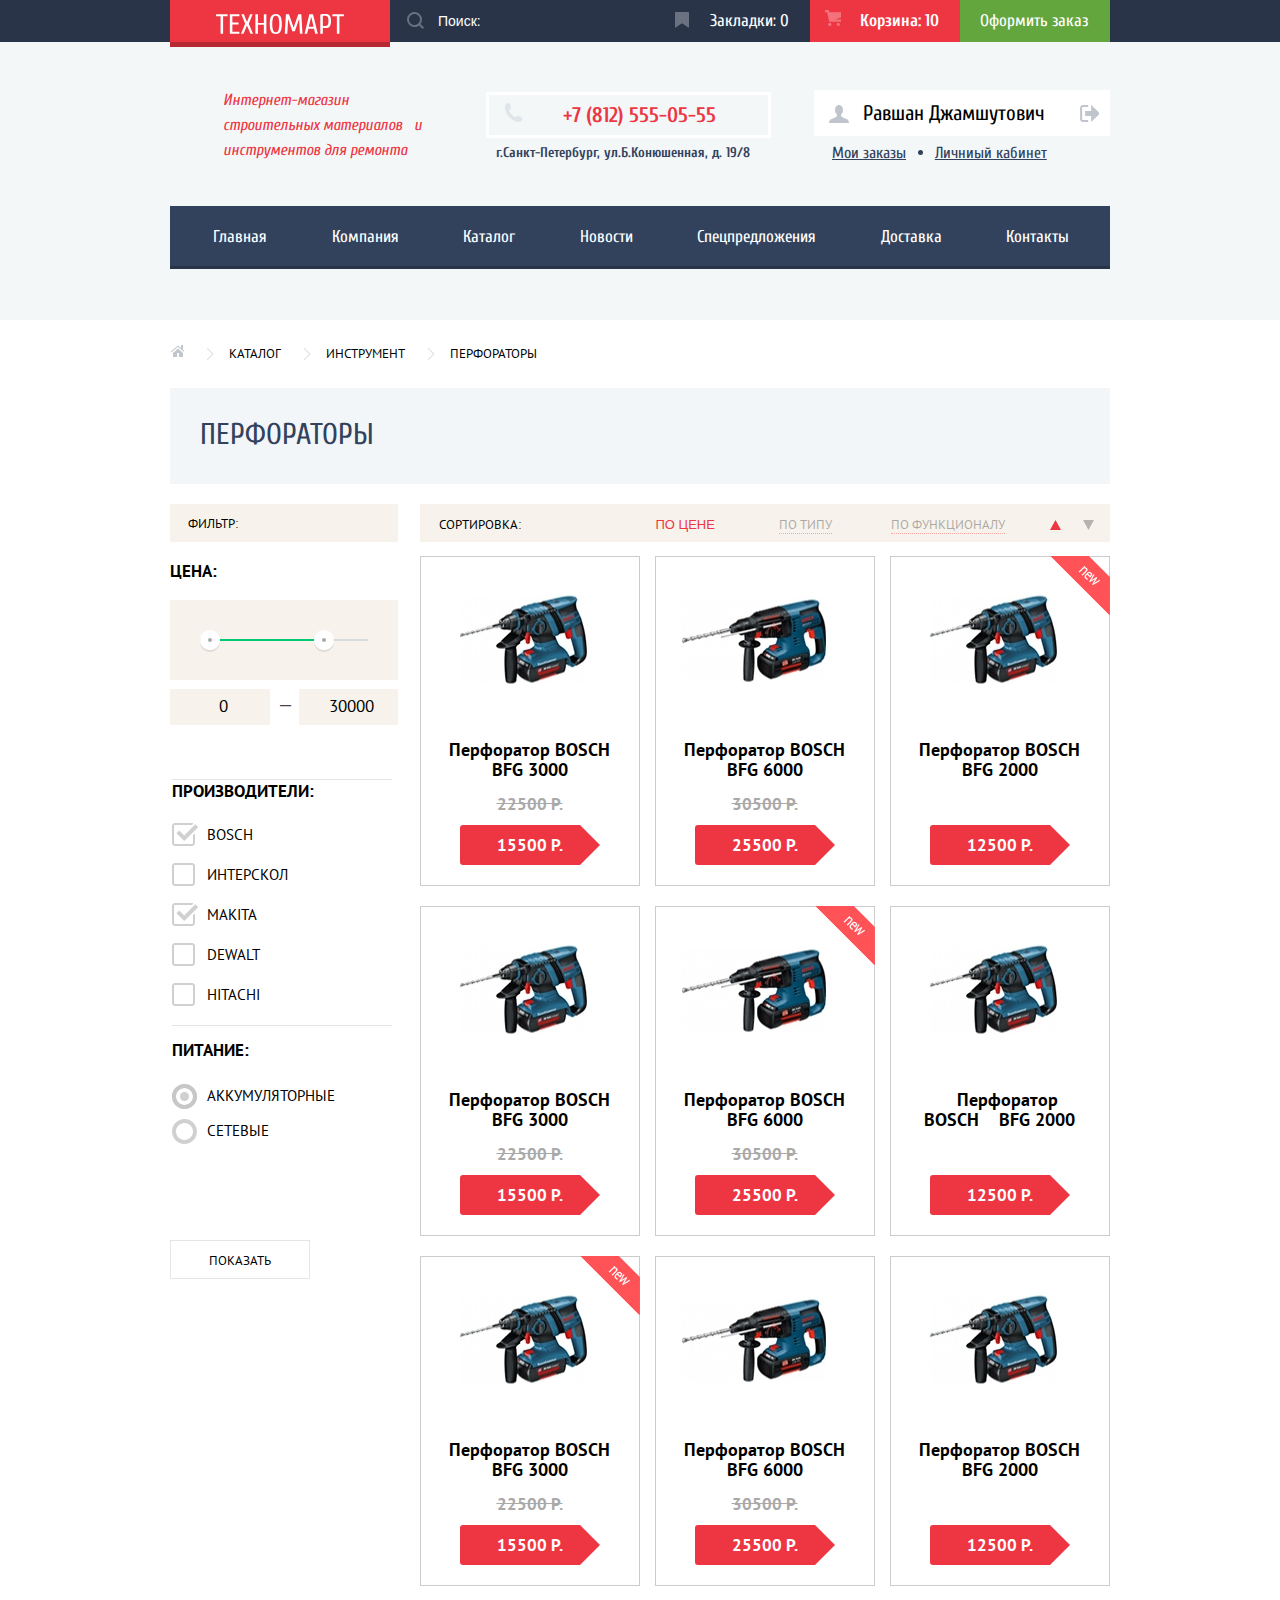
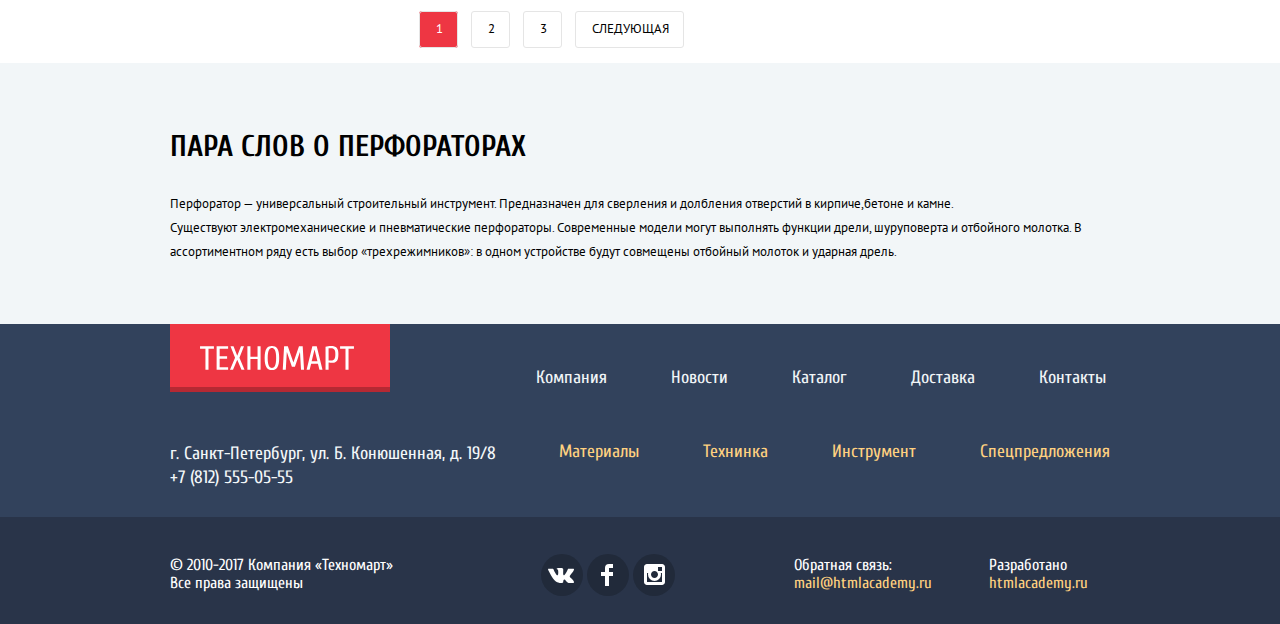
==== commit 3aa28bed: "pre-final" ====
--- a/catalog.html
+++ b/catalog.html
@@ -10,11 +10,12 @@
   <link href="https://fonts.googleapis.com/css?family=PT+Sans:400,700&subset=latin,cyrillic" rel="stylesheet"
     type="text/css">
   <link href="css/normalize.css" rel="stylesheet">
-  <link href="css/code.min.css" rel="stylesheet">
+ <link href="css/code.min.css" rel="stylesheet">
+   <!--<link href="css/style.css" rel="stylesheet">-->
 </head>
 
 <body>
-  <header class="ferst-header container">
+  <header class="first-header container">
     <div class="out-wrapper">
       <section class="main-header">
 
@@ -40,7 +41,7 @@
     </div>
     <section class="second-header container">
       <h1 class="description">
-        Интернет-магазин строительных материалов<br> и инструментов для ремонта
+        Интернет-магазин строительных материалов&nbsp;&nbsp; и инструментов для ремонта
       </h1>
 
       <div class="contacts">
@@ -50,6 +51,7 @@
 
       <div class="user-info">
         <a class="user-name" href="#">Равшан Джамшутович</a>
+        <a class="logout" href="#"></a>
         <ul>
           <li class="links"><a href="#">Мои заказы</a></li>
           <li class="point"></li>
@@ -77,7 +79,7 @@
 
     <section class="part-breadcrumbs container-main ">
       <ul class="breadcrumbs">
-        <li class="ferst"><a class="home" href="main.html"></a></li>
+        <li class="first"><a class="home" href="main.html"></a></li>
         <li><a href="catalog.html">каталог</a></li>
         <li><a href="#">инструмент</a></li>
         <li><a href="#">перфораторы</a></li>
@@ -105,7 +107,7 @@
 
           <div class="price-box">
             <input class="min-price" type="text" value="0">
-            <span class="dash"></span>
+            <span class="dash">—</span>
             <input class="max-price" type="text" value="30000">
           </div>
 
@@ -153,7 +155,7 @@
             <label class="supply-name" for="notify-off">сетевые</label>
           </fieldset>
 
-          <button class="fiter-btn" type="submit">показать</button>
+          <button class="filter-btn" type="submit">показать</button>
         </form>
       </section>
 
@@ -327,7 +329,7 @@
             <img class="image" src="img/BFG6000.jpg" alt="BFG 6000" width="218" height="170">
 
             <h3 class="catalog-category">
-              Перфоратор BOSCH<br> BFG 6000
+              Перфоратор BOSCH BFG 6000
             </h3>
 
             <p class="old-price">
@@ -347,7 +349,7 @@
             <img class="image" src="img/BFG2000.jpg" alt="BFG 2000" width="218" height="170">
 
             <h3 class="catalog-category">
-              Перфоратор BOSCH<br> BFG 2000
+              Перфоратор BOSCH BFG 2000
             </h3>
 
             <p class="old-price">
@@ -390,7 +392,7 @@
         <a class="logo" href="index.html"></a>
 
         <p>
-          г. Санкт-Петербург, ул. Б. Конюшенная, д. 19/8 <br>
+          г. Санкт-Петербург, ул. Б. Конюшенная, д. 19/8
           <a class="footer-tel" href="tel:+78125550555">+7 (812) 555-05-55</a>
         </p>
 
@@ -415,24 +417,24 @@
 
     <section class="main-footer container">
       <section class="over-footer">
-        <p>
-          &#169; 2010-2017 Компания &#171;Техномарт&#187; <br>
+        <p class="rule">
+          &#169; 2010-2017 Компания &#171;Техномарт&#187;
           Все права защищены
         </p>
 
         <ul class="social">
           <li><a class="vk" href="#"></a></li>
           <li><a class="fb" href="#"></a></li>
-          <li><a class="insta" href="#"></a></li>
+          <li><a class="instagram" href="#"></a></li>
         </ul>
 
-        <p>
-          Обратная связь: <br>
+        <p class="feedback">
+          Обратная связь:
           <a class="mail" href="mailto:mail@htmlacademy.ru">mail@htmlacademy.ru</a>
         </p>
 
-        <p>
-          Разработано <br>
+        <p class="development">
+          Разработано
           <a class="mail" href="https://htmlacademy.ru/intensive/htmlcss">htmlacademy.ru</a>
         </p>
       </section>
--- a/css/code.min.css
+++ b/css/code.min.css
@@ -1 +1 @@
-body{margin:0;padding:0;font-family:"PT Sans Narrow",Arial,sans-serif;font-size:14px;font-weight:700;color:#fff;background-color:#fff}a{text-decoration:none}.container{margin:0 auto}.container-main{width:940px;margin:0 auto}.out-wrapper{background-color:#293449;color:#fff;display:-webkit-box;display:-ms-flexbox;display:flex;height:42px}.main-header{width:940px;margin:0 auto;display:-webkit-box;display:-ms-flexbox;display:flex;-webkit-box-align:start;-ms-flex-align:start;align-items:flex-start;-webkit-box-orient:horizontal;-webkit-box-direction:normal;-ms-flex-direction:row;flex-direction:row;-webkit-box-pack:justify;-ms-flex-pack:justify;justify-content:space-between}.main-header a,.footer-nav-1 a{display:block}.logo{width:220px;height:47px;box-shadow:inset 0 -5px 0 rgba(0,0,0,.24);background-color:#ee3643;background-image:url(../img/logo-technomart.svg);background-size:60%;background-repeat:no-repeat;background-position:50px 50%}.footer-nav-1 .logo{width:220px;height:68px;box-shadow:inset 0 -5px 0 rgba(0,0,0,.24);background-color:#ee3643;background-image:url(../img/logo-technomart.svg);background-size:70%;background-repeat:no-repeat;background-position:30px 50%}.logo:hover{background-color:#ca2c37}.logo:active{background-color:#ba2732}.ferst-header{height:320px;background-color:#f3f7f8;display:-webkit-box;display:-ms-flexbox;display:flex;-webkit-box-orient:vertical;-webkit-box-direction:normal;-ms-flex-direction:column;flex-direction:column}.second-header{margin:0 auto;width:940px;height:100px;display:-webkit-box;display:-ms-flexbox;display:flex;-webkit-box-orient:horizontal;-webkit-box-direction:normal;-ms-flex-direction:row;flex-direction:row;-webkit-box-pack:justify;-ms-flex-pack:justify;justify-content:space-between;-ms-flex-wrap:wrap;flex-wrap:wrap;padding-top:46px;margin:0 auto}::-webkit-input-placeholder{color:#fff}::-moz-placeholder{color:#fff}:-ms-input-placeholder{color:#fff}:-moz-placeholder{color:#fff}.search-header{-webkit-box-flex:1;-ms-flex-positive:1;flex-grow:1;position:relative}.search-header input{border:none;background-color:#293449;line-height:42px;overflow:visible;width:100%;height:42px;padding:0;padding-left:48px}.search-header input:hover{background-color:#212a3a}.search-header input:focus{color:#000;outline:none;background-color:#fff}.search-header label{position:absolute;top:12px;left:17px;overflow:hidden;opacity:.3;-ms-filter:"progid:DXImageTransform.Microsoft.Alpha(Opacity=30)";fill:#fff}.search-header input:hover label{opacity:1;-ms-filter:"progid:DXImageTransform.Microsoft.Alpha(Opacity=100)"}.search-header input:focus label{opacity:1;-ms-filter:"progid:DXImageTransform.Microsoft.Alpha(Opacity=100)";fill:#ee3643}.bookmark{position:relative;width:100px;padding:12px 0 12px 50px;font-size:17px;font-style:normal;font-family:"Cuprum","Arial",sans-serif;text-align:left;color:#fff;font-weight:400;line-height:18px}.bookmark:hover{background:#212a3a}.bookmark:active{background:#161d29;opacity:.6;-ms-filter:"progid:DXImageTransform.Microsoft.Alpha(Opacity=60)"}.basket-catalog:before{content:"";left:15px;top:10px;width:20px;height:20px;position:absolute;opacity:.3;-ms-filter:"progid:DXImageTransform.Microsoft.Alpha(Opacity=30)";background-size:80%;background-image:url(../img/cart.svg);background-repeat:no-repeat;background-position:0 0}.basket-catalog-red:before{content:"";left:15px;top:10px;width:20px;height:20px;position:absolute;opacity:.3;-ms-filter:"progid:DXImageTransform.Microsoft.Alpha(Opacity=30)";background-size:80%;background-image:url(../img/cart.svg);background-repeat:no-repeat;background-position:0 0}.basket-catalog-red:hover:before{content:"";left:15px;top:10px;width:20px;height:20px;position:absolute;opacity:1;-ms-filter:"progid:DXImageTransform.Microsoft.Alpha(Opacity=100)";background-size:80%;background-image:url(../img/cart.svg);background-repeat:no-repeat;background-position:0 0}.bookmark:before{content:"";left:15px;top:12px;width:20px;height:20px;position:absolute;background-image:url(../img/bookmark.svg);background-repeat:no-repeat;background-position:0 0;opacity:.3;-ms-filter:"progid:DXImageTransform.Microsoft.Alpha(Opacity=30)"}.bookmark:hover:before{opacity:1;-ms-filter:"progid:DXImageTransform.Microsoft.Alpha(Opacity=100)"}.bookmark:active:before{opacity:.5;-ms-filter:"progid:DXImageTransform.Microsoft.Alpha(Opacity=50)"}.basket-catalog:hover:before{opacity:1;-ms-filter:"progid:DXImageTransform.Microsoft.Alpha(Opacity=100)"}.basket-catalog:active:before{opacity:.5;-ms-filter:"progid:DXImageTransform.Microsoft.Alpha(Opacity=50)"}.basket-catalog{position:relative;width:100px;padding:12px 0 12px 50px;font-size:17px;font-style:normal;font-family:"Cuprum","Arial",sans-serif;text-align:left;color:#fff;background-color:#293449;font-weight:400;line-height:18px}.basket-catalog:hover{background:#212a3a}.basket-catalog:active{background:#161d29;opacity:.6;-ms-filter:"progid:DXImageTransform.Microsoft.Alpha(Opacity=60)"}.basket-catalog-red{position:relative;width:100px;padding:12px 0 12px 50px;font-size:17px;font-style:normal;font-family:"Cuprum","Arial",sans-serif;text-align:left;color:#fff;background-color:#ee3643}.order{background-color:#63a63e;width:150px;color:#fff;font-family:"Cuprum","Arial",sans-serif;font-size:17px;padding:12px 0 12px 25px;font-weight:400;line-height:18px}.order:hover{background-color:#5fbb2d}.order:active{background:#518534;opacity:.6;-ms-filter:"progid:DXImageTransform.Microsoft.Alpha(Opacity=60)"}.main-header a{font-size:17px;line-height:18px;font-style:normal;font-family:"Cuprum","Arial",sans-serif;text-align:left;color:#fff}.description{margin-top:0;padding-left:53px;width:200px;font-size:16px;line-height:23px;font-style:italic;font-family:"Cuprum","Arial",sans-serif;color:#ee3643;font-weight:400}.contacts a:before{content:"";left:15px;width:20px;height:20px;position:absolute;background-image:url(../img/phone.svg);background-repeat:no-repeat;background-position:0 0;opacity:.3;-ms-filter:"progid:DXImageTransform.Microsoft.Alpha(Opacity=30)"}.contacts{margin-top:15px}.contacts a{padding-bottom:11px;padding-top:13px;padding-left:74px;position:relative;border:3px solid #fff;color:#ee3643;font-family:"Cuprum","Arial",sans-serif;font-size:21px;padding-right:52px}.contacts p{color:#32425c;font-family:"Cuprum","Arial",sans-serif;font-size:14px;margin-top:21px;padding-left:10px}.user-name{top:15px;padding:12px 65px 14px 46px;color:#000;font-family:"Cuprum","Arial",sans-serif;font-size:21px;font-weight:400;line-height:21px;background-color:#fff;position:relative}.user-name:before{content:"";width:20px;height:18px;background-image:url(../img/userr.svg);background-repeat:no-repeat;position:absolute;left:15px;opacity:.3;-ms-filter:"progid:DXImageTransform.Microsoft.Alpha(Opacity=30)";top:15px}.user-name:after{content:"";width:20px;height:18px;background-image:url(../img/logoutt.svg);background-repeat:no-repeat;position:absolute;right:20px;top:17px;opacity:.3;-ms-filter:"progid:DXImageTransform.Microsoft.Alpha(Opacity=30)"}.user-name:hover:before,.user-name:hover:after{opacity:1;-ms-filter:"progid:DXImageTransform.Microsoft.Alpha(Opacity=100)"}.user-name:active{color:#cacaca}.user-name:active:before,.user-name:active:after{opacity:.3;-ms-filter:"progid:DXImageTransform.Microsoft.Alpha(Opacity=30)"}.user-info{margin-top:0}.user-info ul{margin-top:40px}.user-info li{display:inline-block;vertical-align:middle}.links a{color:#32425c;font-family:"Cuprum","Arial",sans-serif;font-size:16px;font-weight:400;line-height:18px;text-decoration:underline}.links a:hover{color:#ee3643}.links a:active{opacity:.3;-ms-filter:"progid:DXImageTransform.Microsoft.Alpha(Opacity=30)"}.point{width:5px;height:5px;margin-left:15px;margin-right:15px;margin-bottom:2px;background:#32425c;border-radius:50px}.login-block{margin-top:15px;height:16px;color:#000;font-family:"Cuprum","Arial",sans-serif;font-size:21px;font-weight:400;line-height:21px}.login-block li{display:inline}.login-block a{color:#000;font-family:"Cuprum","Arial",sans-serif;font-size:21px;font-weight:400;line-height:21px}.login a{position:relative;padding:12px 26px 14px 46px;background-color:#fff}.login a:before{content:"";top:16px;left:10px;width:20px;height:20px;position:absolute;background-image:url(../img/loginn.svg);background-repeat:no-repeat;background-position:0 0;opacity:.3;-ms-filter:"progid:DXImageTransform.Microsoft.Alpha(Opacity=30)"}.login a:hover:before{opacity:1;-ms-filter:"progid:DXImageTransform.Microsoft.Alpha(Opacity=100)"}.login-block a:hover{color:#f04e59}.login-block a:active{color:#cacaca}.login{margin-right:5px;color:#000}.login a:active:before{opacity:.3;-ms-filter:"progid:DXImageTransform.Microsoft.Alpha(Opacity=30)"}.registration{color:#000}.registration a{padding:12px 25px 14px 23px;background-color:#fff}.third-header{width:940px}.navigation{float:left;width:940px;height:60px;margin-top:30px;background-color:#32425c;border-bottom:3px solid #293449}.navigation ul{margin:0;padding:0;display:flex;flex-direction:row;justify-content:space-between;padding-left:10px;padding-right:10px}.navigation li{display:inline-block;text-align:center;vertical-align:middle;vertical-align:top}.navigation a{display:block;padding:22px 31px;font-weight:400;font-style:normal;font-size:17px;line-height:17px;font-family:"Cuprum","Arial",sans-serif;text-decoration:none;color:#fff}.navigation a:hover{background:#293449}.navigation a:active{background:#1d2739;opacity:.5;-ms-filter:"progid:DXImageTransform.Microsoft.Alpha(Opacity=50)"}.ferst-main{width:940px;display:-webkit-box;display:-ms-flexbox;display:flex;-webkit-box-orient:horizontal;-webkit-box-direction:normal;-ms-flex-direction:row;flex-direction:row;margin-top:59px;margin-bottom:45px;-webkit-box-pack:justify;-ms-flex-pack:justify;justify-content:space-between}.left-part{display:-webkit-box;display:-ms-flexbox;display:flex;-webkit-box-orient:horizontal;-webkit-box-direction:normal;-ms-flex-direction:row;flex-direction:row;-ms-flex-wrap:wrap;flex-wrap:wrap;width:620px}.right-part{display:-webkit-box;display:-ms-flexbox;display:flex;-webkit-box-orient:horizontal;-webkit-box-direction:normal;-ms-flex-direction:row;flex-direction:row;-ms-flex-wrap:wrap;flex-wrap:wrap;margin-left:10px;width:310px;-webkit-box-pack:end;-ms-flex-pack:end;justify-content:flex-end}.divide-main{z-index:10;position:relative;margin-bottom:20px;margin-right:20px}.divide-main:nth-child(3n){margin-right:0}.divide-main .new{position:absolute;top:0;right:0;width:60px;height:60px;text-indent:-1000px;overflow:hidden;z-index:20}.divide-main .flag-new{background:url(../img/new-flag.png) no-repeat 0 0}.materials{width:300px;height:123px;background-color:#ffbf47;background-image:url(../img/bucket.svg);background-repeat:no-repeat;background-position:85% 65%;background-size:44px 65px}.lobby-index{margin:0 auto;margin-bottom:20px}.title{width:910px;margin:0 auto;padding-left:30px;font-weight:400;font-style:normal;font-size:30px;line-height:30px;font-family:"Cuprum","Arial",sans-serif;text-transform:uppercase;color:#32425c}.title-contents{padding-top:26px;padding-left:23px;padding-bottom:15px;margin:0;color:#fff;font-family:"Cuprum","Arial",sans-serif;font-size:24px;font-weight:700;line-height:30px}.btn-contents{display:inline-block;vertical-align:top;color:#fff;font-family:"Cuprum","Arial",sans-serif;font-size:14px;font-weight:400;line-height:18px;text-transform:uppercase;background-color:rgba(255,255,255,.3);width:135px;text-align:center;padding:10px 0;border-radius:3;margin-left:25px}.btn-contents:hover{background:rgba(0,0,0,.1)}.btn-contents:active{background:rgba(0,0,0,.3)}.tools{width:300px;height:123px;background-color:#3bbce3;margin-right:0;background-image:url(../img/tools.svg);background-repeat:no-repeat;background-position:85% 65%;background-size:25%}.technics{width:300px;height:123px;margin-right:0;background-color:#dc91d8;background-image:url(../img/technics.svg);background-repeat:no-repeat;background-position:85% 65%;background-size:25%}.special{width:300px;height:123px;background-color:#8ed78f;margin-right:0;background-image:url(../img/basket.svg);background-repeat:no-repeat;background-position:85% 65%;background-size:20%}.delivery{width:300px;height:123px;background-color:#ffc047;background-image:url(../img/delivery.svg);background-repeat:no-repeat;background-position:85% 65%;background-size:25%}.slider-item:nth-child(1){width:620px;height:266px;background-image:url(../img/drill.jpg);background-repeat:no-repeat}.slider-item:nth-child(2){width:620px;height:266px;background-image:url(../img/hammer.jpg);background-repeat:no-repeat}.slider{width:620px;height:266px;position:relative}.slider input[type="radio"]{display:none}.slider-controls{margin-bottom:36px;text-align:center;position:absolute;bottom:-10px;left:300px}.slider-controls label{display:inline-block;vertical-align:top;margin:0 3px;width:6px;height:6px;border:2px solid #fff;border-radius:50%;background-color:#fff;box-shadow:0 0 2px rgba(0,0,0,.8);cursor:pointer}#btn-1:checked~.slider-controls label[for="btn-1"],#btn-2:checked~.slider-controls label[for="btn-2"]{background-color:#ee3643}#btn-1:checked~.slider-inner .slider-item:nth-child(1){display:none}#btn-2:checked~.slider-inner .slider-item:nth-child(2){display:none}.slider-controls .left:before{position:absolute;content:"";background-image:url(../img/left.svg);background-repeat:no-repeat;width:22px;height:40px;left:-280px;top:-110px}.slider-controls .right:before{position:absolute;content:"";background-image:url(../img/right.svg);background-repeat:no-repeat;width:22px;height:40px;left:280px;top:-110px}.slider-item h2{margin-top:0;color:#fff;font-family:"Cuprum","Arial",sans-serif;font-size:36px;font-weight:700;line-height:36px;text-transform:uppercase;margin-left:24px;margin-bottom:8px;padding-top:27px}.slider-item p{color:#fff;font-family:"Cuprum","Arial",sans-serif;font-size:18px;font-weight:400;line-height:24px;margin-left:24px;margin-top:0}.slider-item a{display:block;color:#fff;font-family:"Cuprum","Arial",sans-serif;font-size:14px;font-weight:400;line-height:18px;text-transform:uppercase;padding-top:10px;padding-bottom:10px;background-color:#ee3643;border-radius:5px;margin-left:25px;width:195px;text-align:center;margin-top:115px}.slider-item a:hover{background-color:#ca2c37}.slider-item a:active{background-color:#ba2732}.lobby{width:940px;height:89px;margin-top:0;background-color:#f9f5f0;display:-webkit-box;display:-ms-flexbox;display:flex;-webkit-box-orient:horizontal;-webkit-box-direction:normal;-ms-flex-direction:row;flex-direction:row;-webkit-box-pack:justify;-ms-flex-pack:justify;justify-content:space-between;margin:0 auto}.lobby h2{color:#32425c;font-family:"Cuprum","Arial",sans-serif;font-size:30px;font-weight:400;line-height:30px;text-transform:uppercase;padding-top:33px;padding-left:30px;margin:0}.lobby-btn{padding:11px 55px 9px;margin:25px 24px 26px 0;font-size:14px;line-height:18px;text-align:center;background-color:#ee3643;color:#fff;border-radius:4px;font-family:"Cuprum","Arial",sans-serif;font-weight:400;text-transform:uppercase}.catalog-index{margin-top:21px;width:940px}.catalog-index ul{display:-webkit-box;display:-ms-flexbox;display:flex;-webkit-box-orient:horizontal;-webkit-box-direction:normal;-ms-flex-direction:row;flex-direction:row;-ms-flex-wrap:wrap;flex-wrap:wrap;padding-left:0;margin-bottom:0;-webkit-box-pack:justify;-ms-flex-pack:justify;justify-content:space-between}.catalog-index li:nth-child(4n){margin-right:0}.catalog-item-main{border:1px solid #e5e5e5;background-color:#fff;width:220px;margin-bottom:20px;margin-right:21px}.brand{width:940px}.brand ul{display:-webkit-box;display:-ms-flexbox;display:flex;-webkit-box-orient:horizontal;-webkit-box-direction:normal;-ms-flex-direction:row;flex-direction:row;-ms-flex-wrap:wrap;flex-wrap:wrap;padding-left:0;-webkit-box-pack:justify;-ms-flex-pack:justify;justify-content:space-between}.brand-list li:nth-child(4n 4){margin-right:0}.brand li{margin:0 0 20px 0;border:1px solid #e5e5e5}.brand img{position:absolute;top:50%;left:50%;-webkit-transform:translateX(-50%) translateY(-50%);transform:translateX(-50%) translateY(-50%)}.brand a{position:relative;display:inline-block;vertical-align:top;width:218px;height:143px;vertical-align:middle}.brand-list a:hover{box-shadow:0 10px 25px rgba(41,52,73,.5)}.brand-list a:active{box-shadow:0 4px 10px rgba(41,52,73,.5);opacity:.3;-ms-filter:"progid:DXImageTransform.Microsoft.Alpha(Opacity=30)"}.service-wrapper{background-color:#f2f6f8}.service{width:940px;height:522px}.service-title{padding-top:68px;width:440px}.service-title h2{padding-bottom:29px;text-transform:uppercase;color:#000;background:#f2f6f8;font-size:30px;font-family:"Cuprum","Arial",sans-serif;font-weight:400;font-style:normal;line-height:24px;margin:0}.service-title p{padding-bottom:64px;font-size:13px;font-family:"PT Sans","Arial",sans-serif;font-weight:400;font-style:normal;line-height:24px;color:#000}.service h3{text-transform:uppercase;color:#32425c;font-size:36px;font-family:"Cuprum","Arial",sans-serif}.service-left{position:relative;display:-webkit-box;display:-ms-flexbox;display:flex;-webkit-box-orient:vertical;-webkit-box-direction:normal;-ms-flex-direction:column;flex-direction:column;height:183px}.switch-label{z-index:60;width:240px;box-shadow:0 1px 0 #293449,inset 0 1px 0 #405069;background-color:#32425c;color:#fff;font-family:"Cuprum","Arial",sans-serif;padding:13px 0 16px 22px;font-size:21px;font-weight:700;line-height:30px}.switch-label:nth-child(2){border-top:1px solid #405069;border-bottom:1px solid #293449}.switch-label:hover{background-color:#293449}#button-1:checked~.service-left label[for=button-1],#button-2:checked~.service-left label[for=button-2],#button-3:checked~.service-left label[for=button-3]{color:#32425c;background:#fff;box-shadow:0 1px 0 #ffffff,inset 0 1px 0 #fff}.switchs{width:940px;height:285px;display:-webkit-box;display:-ms-flexbox;display:flex;-webkit-box-orient:horizontal;-webkit-box-direction:normal;-ms-flex-direction:row;flex-direction:row}.service-right{margin-left:80px;width:800px}.procurement,.garantia,.credit{display:none}#button-1:checked~.service-right .procurement,#button-2:checked~.service-right .garantia,#button-3:checked~.service-right .credit{display:block}.procurement{height:261px;background-image:url(../img/procurement.png);background-repeat:no-repeat;background-position:120px 30px}.garantia{height:261px;background-image:url(../img/guarranty.png);background-repeat:no-repeat;background-position:225px 20px}.credit{height:261px;background-image:url(../img/credit.png);background-repeat:no-repeat;background-position:135px 20px}.procurement p,.garantia p,.credit p{font-size:13px;font-family:"PT Sans","Arial",sans-serif;font-weight:400;font-style:normal;line-height:24px;color:#000}.credit p{padding-bottom:31px}.credit a{color:#fff;font-family:"Cuprum","Arial",sans-serif;font-size:14px;font-weight:400;line-height:18px;text-transform:uppercase;width:195px;height:38px;background-color:#ff5357;border-radius:5px;padding:10px 44px}.service-right h3{margin-top:0}.service-left:after{content:"";position:absolute;background-image:url(../img/shadow.png);background-repeat:no-repeat;width:10px;height:279px;opacity:.3;-ms-filter:"progid:DXImageTransform.Microsoft.Alpha(Opacity=30)";right:0;top:-46px;z-index:70}.switchs input[type=radio]{display:none}.info,.address{margin-top:52px}.address img{margin-bottom:55px}.info ul{list-style:none;padding-left:0}.info li:before{content:"\2014";font-family:"Times New Roman",Times,serif;padding-right:10px;color:#ca2c37}.info li{padding-bottom:15px}.pre-footer{width:940px;height:537px;background-color:#fff;display:-webkit-box;display:-ms-flexbox;display:flex;-webkit-box-pack:justify;-ms-flex-pack:justify;justify-content:space-between}.pre-footer h2{color:#000;font-family:"Cuprum","Arial",sans-serif;font-size:30px;text-transform:uppercase;margin:0;padding-bottom:25px;font-weight:400;font-style:normal;line-height:24px}.pre-footer p{font-size:13px;font-family:"PT Sans","Arial",sans-serif;color:#000;padding-bottom:25px;font-weight:400;font-style:normal;line-height:24px}.info ul{margin-bottom:37px}.part-breadcrumbs{position:relative}.breadcrumbs{padding:0;margin-top:25px;margin-bottom:25px;margin-left:10px;width:940px}.ferst{width:14px;height:12px}.ferst:before{display:none}.breadcrumbs li{display:inline-block;vertical-align:top;padding-right:41px;position:relative}.breadcrumbs li:before{width:8px;height:12px;position:absolute;content:"";background-image:url(../img/right-smalll.svg);background-repeat:no-repeat;left:-23px;background-size:100%;top:3px}.breadcrumbs a{color:#000;font-family:"PT Sans","Arial",sans-serif;font-size:13px;font-weight:400;line-height:18px;text-transform:uppercase}.home{width:14px;height:12px;position:absolute;background-image:url(../img/home.svg);background-repeat:no-repeat}.title{padding-top:32px;padding-bottom:34px;background-color:#f2f6f8;margin-bottom:20px;color:#32425c;font-family:"Cuprum","Arial",sans-serif;font-size:30px;font-weight:400;line-height:30px;text-transform:uppercase}.filter-catalog{display:-webkit-box;display:-ms-flexbox;display:flex}.title h2{color:#32425c;font-family:"Cuprum","Arial",sans-serif;font-size:30px;font-weight:400;line-height:30px;text-transform:uppercase}.field-option{position:relative;margin-top:51px;border:none;padding-left:0;width:221px}.manufacturers{color:#000;font-family:"PT Sans","Arial",sans-serif;font-size:17px;font-weight:700;line-height:30px;text-transform:uppercase;margin-top:25px}.supply{color:#000;font-family:"PT Sans","Arial",sans-serif;font-size:17px;font-weight:700;line-height:30px;text-transform:uppercase}.field-supply{border:none;display:-webkit-box;display:-ms-flexbox;display:flex;-webkit-box-orient:vertical;-webkit-box-direction:normal;-ms-flex-direction:column;flex-direction:column;padding-left:0;margin-bottom:75px;width:210px}.field-supply input[type=radio]{display:none}.fiter-btn{color:#000;font-family:"PT Sans","Arial",sans-serif;font-size:13px;font-weight:400;line-height:18px}.manufacturers label{color:#000;font-family:"PT Sans","Arial",sans-serif;font-size:15px;font-weight:400;line-height:20px;text-transform:uppercase}.list-manuf{padding-left:0}.list-manuf li{margin-bottom:20px}.list-manuf input[type=checkbox]{display:none}.list-manuf input[type=checkbox]:checked label:before{content:"";background-image:url(../img/checkbox-on.svg);background-repeat:no-repeat;position:absolute;width:27px;height:23px;left:0;top:-5px;opacity:.8;-ms-filter:"progid:DXImageTransform.Microsoft.Alpha(Opacity=80)"}.list-manuf input[type=checkbox] label:after{content:"";background-image:url(../img/checkbox-off.svg);background-repeat:no-repeat;position:absolute;width:27px;height:23px;left:0;top:-5px;opacity:.8;-ms-filter:"progid:DXImageTransform.Microsoft.Alpha(Opacity=80)"}.list-manuf input[type=checkbox]:disabled label:before{opacity:.3;-ms-filter:"progid:DXImageTransform.Microsoft.Alpha(Opacity=30)"}.list-manuf input[type=checkbox]:disabled label:after{opacity:.3;-ms-filter:"progid:DXImageTransform.Microsoft.Alpha(Opacity=30)"}.list-manuf input[type=checkbox]:checked:hover label:before{opacity:1;-ms-filter:"progid:DXImageTransform.Microsoft.Alpha(Opacity=100)"}.list-manuf input[type=checkbox]:hover label:after{opacity:1;-ms-filter:"progid:DXImageTransform.Microsoft.Alpha(Opacity=100)"}.manuf-name{position:relative;color:#000;font-family:"PT Sans","Arial",sans-serif;font-size:15px;font-weight:400;line-height:20px;text-transform:uppercase;padding-left:35px}.supply-name{margin-bottom:15px;position:relative;padding-left:35px;color:#000;font-family:"PT Sans","Arial",sans-serif;font-size:15px;font-weight:400;line-height:20px;text-transform:uppercase}.field-supply input[type=radio]:checked label:before{position:absolute;content:"";background-image:url(../img/radio-on.svg);background-repeat:no-repeat;width:25px;height:25px;left:0;top:-2px;opacity:.8;-ms-filter:"progid:DXImageTransform.Microsoft.Alpha(Opacity=80)"}.field-supply input[type=radio] label:after{position:absolute;content:"";background-image:url(../img/radio-off.svg);background-repeat:no-repeat;width:25px;height:25px;left:0;top:-2px;opacity:.8;-ms-filter:"progid:DXImageTransform.Microsoft.Alpha(Opacity=80)"}.field-supply input[type=radio]:checked:hover label:before{opacity:1;-ms-filter:"progid:DXImageTransform.Microsoft.Alpha(Opacity=100)"}.field-supply input[type=radio]:hover label:after{opacity:1;-ms-filter:"progid:DXImageTransform.Microsoft.Alpha(Opacity=100)"}.field-supply input[type=radio]:checked:disabled label:before{opacity:.3;-ms-filter:"progid:DXImageTransform.Microsoft.Alpha(Opacity=30)"}.field-supply input[type=radio]:disabled label:after{opacity:.3;-ms-filter:"progid:DXImageTransform.Microsoft.Alpha(Opacity=30)"};.filters{display:-webkit-box;display:-ms-flexbox;display:flex;-webkit-box-orient:vertical;-webkit-box-direction:normal;-ms-flex-direction:column;flex-direction:column}.filters form{width:229.5px}.filters h3{background-color:#f7f3ec;color:#000;font-family:"PT Sans","Arial",sans-serif;font-size:13px;font-weight:400;line-height:18px;padding-top:12px;padding-bottom:9px;padding-left:18px;margin:0;width:210px;text-transform:uppercase}.filters h2{color:#000;font-family:"PT Sans","Arial",sans-serif;font-size:17px;font-weight:700;line-height:30px;text-transform:uppercase;width:228px}.range{height:80px;background-color:#f7f3ec;margin-bottom:9px;overflow:hidden;padding-left:30px;padding-right:30px;width:168px}.grey-line{height:2px;margin-top:39px;background:#d7dcde}.green-line{position:relative;margin-top:39px;width:80%;height:2px;background:#00ca74}.green-line:before{position:absolute;top:-9px;width:20px;height:22px;content:"";background-image:url(../img/filter-button.svg);background-repeat:no-repeat}.green-line:after{position:absolute;right:0;top:-9px;width:20px;height:22px;content:"";background-image:url(../img/filter-button.svg);background-repeat:no-repeat}input[type=text]{padding:8px 2px 10px 8px;font-weight:400;font-style:normal;font-size:17px;line-height:18px;font-family:"PT Sans","Arial",sans-serif;text-align:center;background-color:#f7f3ec;border:none}.min-price{margin-right:2px;width:90px}.dash{width:10px;height:1px;color:#444;font-family:"PT Sans","Arial",sans-serif;font-size:26px}.dash:after{content:"—"}.max-price{margin-left:18px;width:89px}.price-box{display:-webkit-box;display:-ms-flexbox;display:flex;-webkit-box-orient:horizontal;-webkit-box-direction:normal;-ms-flex-direction:row;flex-direction:row;width:228px}.field-option:before{display:block;width:220px;content:"";border-bottom:1px solid #e5e5e5;top:-20px;position:absolute}.field-option:after{display:block;width:220px;content:"";border-bottom:1px solid #e5e5e5}.filters button{border:1px solid #e5e5e5;background-color:#fff;padding:11px 38px 8px}.line{margin-top:25px;margin-bottom:16px;border-bottom-width:0}.sorting{margin-left:20px;width:690px;height:38px}.sorting h3{margin:0;color:#000;font-family:"PT Sans","Arial",sans-serif;font-size:13px;font-weight:400;line-height:18px;padding-left:19px;padding-top:12px;padding-bottom:12px;text-transform:uppercase}.sorting li{display:inline}.sorting{display:-webkit-box;display:-ms-flexbox;display:flex;background-color:#f7f3ec}.price-sorting a{font-weight:400;margin-left:110px;color:#ee3643;border-bottom:none}.price-sorting a:hover{color:#000;border-bottom:1px red solid}.type-sorting{margin-left:71px}.functional-sorting{margin-left:70px}.get-up{position:relative;margin-left:15px}.get-down{position:relative;margin-left:20px}.type-sorting a,.functional-sorting a,.get-down a{opacity:.3;-ms-filter:"progid:DXImageTransform.Microsoft.Alpha(Opacity=30)";color:#000;font-family:"PT Sans","Arial",sans-serif;font-size:13px;font-weight:400;line-height:18px;text-transform:uppercase;border-bottom:1px red dotted}.get-down a:hover{opacity:1;-ms-filter:"progid:DXImageTransform.Microsoft.Alpha(Opacity=100)";border-bottom:none}.get-up a:hover{background-image:url(../img/up.svg);background-repeat:no-repeat;width:11px;height:10px;position:absolute;top:4px;left:15px;border-bottom:none}.get-down a:active{background-image:url(../img/down_red.svg);background-repeat:no-repeat;width:11px;height:10px;position:absolute;top:4px;left:15px;border-bottom:none}.get-up a:active{background-image:url(../img/up_red.svg);background-repeat:no-repeat;width:11px;height:10px;position:absolute;top:4px;left:15px;border-bottom:none}.type-sorting a:hover,.functional-sorting a:hover{opacity:1;-ms-filter:"progid:DXImageTransform.Microsoft.Alpha(Opacity=100)";border-bottom:1px red solid}.sorting a:focus{color:#ee3643;border-bottom:none}.activ{color:#ee3643;border-bottom:none}.get-down a{background-image:url(../img/down.svg);background-repeat:no-repeat;width:11px;height:10px;position:absolute;top:4px;left:15px;border-bottom:none}.get-up a{background-image:url(../img/up_red.svg);background-repeat:no-repeat;width:11px;height:10px;position:absolute;top:4px;left:15px;border-bottom:none}.catalog-list{width:690px;display:-webkit-box;display:-ms-flexbox;display:flex;-webkit-box-orient:horizontal;-webkit-box-direction:normal;-ms-flex-direction:row;flex-direction:row;-ms-flex-wrap:wrap;flex-wrap:wrap;padding-left:20px}.catalog-item:nth-child(3n){margin-right:0}.catalog-index .catalog-item{margin-right:20px}.catalog-item{position:relative;display:inline-block;vertical-align:top;width:218px;margin-right:15px;margin-bottom:20px;line-height:20px;font-weight:700;text-align:center;border:1px solid #ccc}.catalog-item:hover{box-shadow:0 10px 25px rgba(41,52,73,.5)}.catalog-item .new{position:absolute;top:-1px;right:-1px;width:60px;height:60px;text-indent:-1000px;overflow:hidden;z-index:20}.catalog-item .flag-new{background:url(../img/new-flag.png) no-repeat 0 0}.catalog-item .hidden-button{position:absolute;top:0;left:0;width:218px;height:88px;padding:40px 0;background-color:#fff;opacity:.9;-ms-filter:"progid:DXImageTransform.Microsoft.Alpha(Opacity=90)";z-index:10;list-style:none}.catalog-item .hidden-button .bookmark-this{display:block;width:129px;margin:0 auto;margin-bottom:7px;padding:7px 0;background-color:#63a63e;border:3px solid #63a63e;border-bottom-color:#367315;border-radius:3px;color:#fff;font-size:14px;font-weight:400;font-family:"Cuprum","Arial",sans-serif;line-height:18px;text-decoration:none;text-transform:uppercase}.catalog-item .hidden-button .buy-this{position:relative;display:block;width:129px;margin:0 auto;margin-bottom:7px;padding:7px 0;background-color:#63a63e;border:3px solid #63a63e;border-bottom-color:#367315;border-radius:3px;color:#fff;font-size:14px;font-weight:400;font-family:"Cuprum","Arial",sans-serif;line-height:18px;text-decoration:none;text-transform:uppercase}.buy-this:before{content:"";left:10px;top:5px;width:20px;height:20px;position:absolute;opacity:.3;-ms-filter:"progid:DXImageTransform.Microsoft.Alpha(Opacity=30)";background-size:80%;background-image:url(../img/cart.svg);background-repeat:no-repeat;background-position:0 0}.buy-this:hover:before{opacity:1;-ms-filter:"progid:DXImageTransform.Microsoft.Alpha(Opacity=100)"}.buy-this:active:before{opacity:1;-ms-filter:"progid:DXImageTransform.Microsoft.Alpha(Opacity=100)"}.catalog-item .hidden-button .buy-this:hover{background-color:#5fbb2d;border:3px solid #5fbb2d;border-bottom-color:#367315}.catalog-item .hidden-button .buy-this:active{background-color:#518534;border:1px solid #518534;border-bottom-color:#367315}.catalog-item .hidden-button .bookmark-this{color:#32425c;background:#fff;border-bottom-color:#63a63e}.catalog-item .hidden-button .bookmark-this:hover{border-color:#32425c}.catalog-item .hidden-button .bookmark-this:active{opacity:.3;-ms-filter:"progid:DXImageTransform.Microsoft.Alpha(Opacity=30)"}.catalog-item .hidden-button{display:none}.catalog-item:hover .hidden-button{display:block}.catalog-item:hover .image{opacity:0;-ms-filter:"progid:DXImageTransform.Microsoft.Alpha(Opacity=0)"}.catalog-items{font-size:0;list-style:none}.catalog-item .image{width:218px;height:168px}.catalog-item .image img{max-width:100%}.catalog-item .catalog-category{min-height:40px;padding:0 15px;margin-top:10px;margin-bottom:15px;color:#000;font-family:"PT Sans","Arial",sans-serif;font-size:18px;font-weight:700;line-height:20px}.catalog-item .old-price{min-height:20px;margin-top:15px;margin-bottom:10px;color:#a9a9a9;font-family:"PT Sans","Arial",sans-serif;font-size:17px;font-weight:600;line-height:18px;text-transform:uppercase}.catalog-item .red-price{position:relative;width:80px;margin:10px auto;margin-bottom:20px;padding:11px 30px;background:#ee3643;border-radius:3px;-webkit-box-align:bottom;-ms-flex-align:bottom;-ms-grid-row-align:bottom;align-items:bottom;color:#fff;font-family:"PT Sans","Arial",sans-serif;font-size:17px;font-weight:600;line-height:18px;text-transform:uppercase}.catalog-item .red-price:after{content:"";position:absolute;top:0;right:-20px;width:0;height:0;border:20px solid white;border-left-color:#ee3643}.pagination-list{width:450px;margin:0 auto;padding-left:8px}.pagination-list li{display:inline-block;vertical-align:top}.pagination-list a{padding:8px 14px 10px 16px;margin-right:9px;font-weight:400;font-style:normal;font-size:13px;line-height:18px;font-family:"PT Sans","Arial",sans-serif;text-align:center;text-transform:uppercase;text-decoration:none;color:#000;border:1px solid #e5e5e5;border-radius:3px}.pagination-list a:hover{border:1px solid #bdc6ca}.pagination-list a:active{border:1px solid #ee3643}.pagination-item-current a{background-color:#ee3643;color:#fff}.out-definition{background-color:#f2f6f8;height:261px}.definition{margin:0 auto;width:940px}.definition h2{padding-top:67px;margin-bottom:28px;color:#000;text-transform:uppercase;font-size:30px;font-family:"Cuprum","Arial",sans-serif}.definition p{font-weight:400;font-style:normal;font-family:"PT Sans","Arial",sans-serif;line-height:24px;color:#000;font-size:13px}.extra-p{width:500px;margin-bottom:0}.pre-footer li{font-family:"Cuprum","Arial",sans-serif;font-size:18px;line-height:20px;color:#000}.aboutus{padding:12px 40px 10px;text-align:center;width:220px;height:38px;background-color:#ee3643;color:#fff;font-family:"Cuprum","Arial",sans-serif;font-size:14px;font-weight:400;line-height:18px;text-transform:uppercase;border-radius:3px}.loss-btn{padding:13px 58px 8px 64px;background-color:#ee3643;color:#fff;font-family:"Cuprum","Arial",sans-serif;font-size:14px;font-weight:400;line-height:18px;text-transform:uppercase;margin-top:40px;border-radius:3px}.begin-footer{background-color:#32425c}.close-footer{width:940px;height:193px;display:-webkit-box;display:-ms-flexbox;display:flex;-webkit-box-pack:justify;-ms-flex-pack:justify;justify-content:space-between}.footer-nav-1 p{padding-top:32px;color:#f3f7f9;font-family:"Cuprum","Arial",sans-serif;font-size:18px;font-weight:400;line-height:24px}.over-footer{width:940px;display:-webkit-box;display:-ms-flexbox;display:flex;-webkit-box-pack:justify;-ms-flex-pack:justify;justify-content:space-between;margin:0 auto}.footer-nav-2 li{display:inline}.footer-nav-2 a:hover{text-decoration:underline}.footer-nav-2 a:active{opacity:.5;-ms-filter:"progid:DXImageTransform.Microsoft.Alpha(Opacity=50)";text-decoration:none}.close-footer p .footer-tel{width:322px;height:40px;color:#f3f7f9;font-family:"Cuprum","Arial",sans-serif;font-size:18px;line-height:24px}.links-1{margin-top:42px}.links-1 li,.links-2 li{padding-right:60px}.links-1 li:last-child,.links-2 li:last-child{padding-right:0}.links-2{margin-top:45px}.links-2{padding-left:63px;}.links-1 a{color:#f1f5f7;font-family:"Cuprum","Arial",sans-serif;font-size:18px;font-weight:400;line-height:24px}.links-2 a{color:#ffd180;font-family:"Cuprum","Arial",sans-serif;font-size:18px;font-weight:400;line-height:24px}.main-footer{background-color:#293449;height:107px}.main-footer p{color:#fff;font-family:"Cuprum","Arial",sans-serif;font-size:16px;font-weight:400;line-height:18px}.mail{color:#ffd180;font-family:"Cuprum","Arial",sans-serif;font-size:16px;font-weight:400;line-height:18px}.mail:active{color:#ee3643}.social li{display:inline-block;vertical-align:top;position:relative;width:42px;height:42px;border-radius:50px;background-color:#212a3a}.social li:hover{background-color:#ee3643}.social li:active{background-color:#ee3643}.social a{display:block;width:42px;height:42px}.vk:before{content:"";position:absolute;width:26px;height:15px;top:14px;left:7px;background-image:url(../img/vk.svg);background-repeat:no-repeat;background-size:100%;background-position:85% 65%}.fb:before{position:absolute;content:"";width:12px;height:22px;top:10px;left:14px;background-image:url(../img/fb.svg);background-repeat:no-repeat;background-size:100%;background-position:85% 65%}.insta:before{position:absolute;top:10px;left:11px;content:"";width:21px;height:21px;background-image:url(../img/insta.svg);background-repeat:no-repeat;background-size:100%;background-position:85% 65%}.visually-hidden:not(:focus):not(:active),input[type="checkbox"].visually-hidden,input[type="radio"].visually-hidden{position:absolute;width:1px;height:1px;margin:-1px;border:0;padding:0;white-space:nowrap;-webkit-clip-path:inset(100%);clip-path:inset(100%);clip:rect(0 0 0 0);overflow:hidden}@-webkit-keyframes bounce{0%{-webkit-transform:translateY(-2000px);transform:translateY(-2000px)}70%{-webkit-transform:translateY(30px);transform:translateY(30px)}90%{-webkit-transform:translateY(-10px);transform:translateY(-10px)}100%{-webkit-transform:translateY(0);transform:translateY(0)}}@keyframes bounce{0%{-webkit-transform:translateY(-2000px);transform:translateY(-2000px)}70%{-webkit-transform:translateY(30px);transform:translateY(30px)}90%{-webkit-transform:translateY(-10px);transform:translateY(-10px)}100%{-webkit-transform:translateY(0);transform:translateY(0)}}@-webkit-keyframes shake{0%,100%{-webkit-transform:translateX(0);transform:translateX(0)}10%,30%,50%,70%,90%{-webkit-transform:translateX(-10px);transform:translateX(-10px)}20%,40%,60%,80%{-webkit-transform:translateX(10px);transform:translateX(10px)}}@keyframes shake{0%,100%{-webkit-transform:translateX(0);transform:translateX(0)}10%,30%,50%,70%,90%{-webkit-transform:translateX(-10px);transform:translateX(-10px)}20%,40%,60%,80%{-webkit-transform:translateX(10px);transform:translateX(10px)}}.modal{display:none;position:fixed;top:150px;left:50%;width:300px;margin-left:-310px;padding-top:50px;border-top:7px solid #ff5358;-webkit-box-orient:horizontal;-webkit-box-direction:normal;-ms-flex-direction:row;flex-direction:row;-ms-flex-wrap:wrap;flex-wrap:wrap;width:620px;height:430px;box-shadow:0 20px 40px rgba(0,0,0,.75);padding-top:55px;z-index:300;background:#fff}.modal-error{-webkit-animation:shake 0.6s;animation:shake 0.6s}.modal-error{-webkit-animation:shake 0.6s;animation:shake 0.6s}.modal form{width:620px}.user-label{margin-left:81px}.modal label{color:#000;font-family:"Cuprum","Arial",sans-serif;font-size:18px;font-weight:400;line-height:18px}.modal input{height:38px;border:2px solid #dee3e4;background-color:#fff;padding-left:16px;margin-top:13px;color:#a9a9a9;font-family:"PT Sans","Arial",sans-serif;font-size:13px;font-weight:400;line-height:18px}.email-label{margin-left:176px;margin-right:200px}.coment-label{margin-left:81px;margin-top:22px;margin-right:100px}.modal input[type=text]{text-align:left;width:211px;padding:0;padding-left:16px;margin-bottom:22px;margin-left:81px}.modal input[type=email]{text-align:left;width:212px;margin-left:15px;margin-right:50px}.modal textarea{padding-left:16px;padding-top:13px;margin-top:13px;width:460px;height:114px;margin-bottom:74px;border:2px solid #999;margin-left:80px;margin-right:80px;color:#a9a9a9;font-family:"PT Sans","Arial",sans-serif;font-size:13px;font-weight:400;line-height:18px}.send-btn{width:485px;margin:0 auto;padding:11px 50px 8px;font-size:14px;font-family:"Cuprum","Arial",sans-serif;text-transform:uppercase;text-align:center;color:#fff;background:#ee3643;outline:none;border:none;line-height:18px;font-weight:400;font-style:normal;border-radius:5px;margin-left:80px;margin-right:50px;cursor:pointer}.close{border:none;padding:0;position:relative;cursor:pointer}.close:before{content:"";position:absolute;background-image:url(../img/close.svg);background-repeat:no-repeat;width:21px;height:21px;left:590px;top:-45px;border:none;cursor:pointer}.btn-around{padding:37px 0;background:#f1f1f1}.full-map{display:none;z-index:300;position:fixed;box-shadow:0 20px 40px rgba(0,0,0,.75);top:50%;left:50%;width:940px;height:447px;margin-top:-280px;margin-left:-490px}.full-map iframe{position:relative;z-index:2;border:none}.full-map img{position:absolute;top:0;left:0;z-index:1}.map-close{border:none;padding:0}.map-close:before{content:"";position:absolute;background-image:url(../img/close.svg);background-repeat:no-repeat;width:21px;height:21px;left:913px;top:10px;border:none;cursor:pointer;z-index:5}.product-add{display:none;z-index:300;position:fixed;top:50%;left:55.9%;background-color:#fff;margin-top:-280px;margin-left:-390px;border-top:7px solid #ff5358;width:620px;height:282px;box-shadow:0 20px 40px rgba(41,52,73,.75)}.btns-around{width:620px;display:block;float:left;background:#f1f1f1;padding:40px 0 36px;text-align:center}.close-add{border:none;padding:0;position:relative;background-color:#fff}.close-add:before{content:"";position:absolute;background-image:url(../img/close.svg);background-repeat:no-repeat;width:21px;height:21px;left:410px;top:-80px;border:none;cursor:pointer}.product-add p{position:relative;color:#000;font-family:"Cuprum","Arial",sans-serif;font-size:30px;font-weight:400;line-height:30px;padding-top:65px;padding-left:179px;padding-bottom:69px;margin:0;background-color:#fff}.product-add p:before{position:absolute;content:"";background-image:url(../img/mark.svg);background-repeat:no-repeat;width:66px;height:66px;top:45px;left:70px}.format-btn{color:#fff;font-family:"Cuprum","Arial",sans-serif;font-size:14px;font-weight:400;line-height:18px;text-transform:uppercase;padding:12px 59px;margin-right:20px;background:#ee3643;border-radius:5px}.continue-btn{color:#000;font-family:"Cuprum","Arial",sans-serif;font-size:14px;font-weight:400;line-height:18px;text-transform:uppercase;padding:12px 45px;border-radius:5px;background-color:#fff;border:none}.modal-show{display:block;-webkit-animation:bounce 0.6s;animation:bounce 0.6s}.modal-error{-webkit-animation:shake 0.6s;animation:shake 0.6s}.modal-error{-webkit-animation:shake 0.6s;animation:shake 0.6s}+body{margin:0;padding:0;font-family:"PT Sans Narrow",Arial,sans-serif;font-size:14px;font-weight:700;color:#fff;background-color:#fff}a{text-decoration:none}.container{margin:0 auto}.container-main{width:940px;margin:0 auto}.out-wrapper{background-color:#293449;color:#fff;display:-webkit-box;display:-ms-flexbox;display:flex;height:42px}.main-header{width:940px;margin:0 auto;display:-webkit-box;display:-ms-flexbox;display:flex;-webkit-box-align:start;-ms-flex-align:start;align-items:flex-start;-webkit-box-orient:horizontal;-webkit-box-direction:normal;-ms-flex-direction:row;flex-direction:row;-webkit-box-pack:justify;-ms-flex-pack:justify;justify-content:space-between}.footer-nav-1 a,.main-header a{display:block}.logo{width:220px;height:47px;box-shadow:inset 0 -5px 0 rgba(0,0,0,.24);background-color:#ee3643;background-image:url(../img/logo-technomart.svg);background-size:58%;background-repeat:no-repeat;background-position:46px 53%}.footer-nav-1 .logo{width:220px;height:68px;box-shadow:inset 0 -5px 0 rgba(0,0,0,.24);background-color:#ee3643;background-image:url(../img/logo-technomart.svg);background-size:70%;background-repeat:no-repeat;background-position:30px 50%}.logo:hover{background-color:#ca2c37}.logo:active{background-color:#ba2732}.first-header{height:320px;background-color:#f3f7f8;display:-webkit-box;display:-ms-flexbox;display:flex;-webkit-box-orient:vertical;-webkit-box-direction:normal;-ms-flex-direction:column;flex-direction:column}.second-header{margin:0 auto;width:940px;height:100px;display:-webkit-box;display:-ms-flexbox;display:flex;-webkit-box-orient:horizontal;-webkit-box-direction:normal;-ms-flex-direction:row;flex-direction:row;-webkit-box-pack:justify;-ms-flex-pack:justify;justify-content:space-between;-ms-flex-wrap:wrap;flex-wrap:wrap;padding-top:46px;margin:0 auto}.modal-form::-webkit-input-placeholder{color:#a9a9a9}.modal-form::-moz-placeholder{color:#a9a9a9}.modal-form:-ms-input-placeholder{color:#a9a9a9}.modal-form:-moz-placeholder{color:#a9a9a9}.input-header::-webkit-input-placeholder{color:#fff}.input-header::-moz-placeholder{color:#fff}.input-header:-ms-input-placeholder{color:#fff}.input-header:-moz-placeholder{color:#fff}.search-header{-webkit-box-flex:1;-ms-flex-positive:1;flex-grow:1;position:relative}.search-header input{border:none;background-color:#293449;line-height:42px;overflow:visible;width:100%;height:42px;padding:0;padding-left:48px}.search-header input:hover{background-color:#212a3a}.search-header input:focus{color:#000;outline:0;background-color:#fff}.search-header label{position:absolute;top:12px;left:17px;overflow:hidden;opacity:.3;fill:#fff}.search-header input:hover+label{opacity:1}.search-header input:focus+label{opacity:1;fill:#ee3643}.bookmark{position:relative;width:100px;padding:12px 0 12px 50px;font-size:17px;font-style:normal;font-family:Cuprum,Arial,sans-serif;text-align:left;color:#fff;font-weight:400;line-height:18px}.bookmark:hover{background:#212a3a}.bookmark:active{background:#161d29;opacity:.6}.basket-catalog:before{content:"";left:15px;top:10px;width:20px;height:20px;position:absolute;opacity:.3;background-size:80%;background-image:url(../img/cart.svg);background-repeat:no-repeat;background-position:0 0}.basket-catalog-red:before{content:"";left:15px;top:10px;width:20px;height:20px;position:absolute;opacity:.3;background-size:80%;background-image:url(../img/cart.svg);background-repeat:no-repeat;background-position:0 0}.basket-catalog-red:active{opacity:.6}.basket-catalog-red:hover:before{content:"";left:15px;top:10px;width:20px;height:20px;position:absolute;opacity:1;background-size:80%;background-image:url(../img/cart.svg);background-repeat:no-repeat;background-position:0 0}.bookmark:before{content:"";left:15px;top:12px;width:20px;height:20px;position:absolute;background-image:url(../img/bookmark.svg);background-repeat:no-repeat;background-position:0 0;opacity:.3}.bookmark:hover:before{opacity:1}.bookmark:active:before{opacity:.5}.basket-catalog:hover:before{opacity:1}.basket-catalog:active:before{opacity:.5}.basket-catalog{position:relative;width:100px;padding:12px 0 12px 50px;font-size:17px;font-style:normal;font-family:Cuprum,Arial,sans-serif;text-align:left;color:#fff;background-color:#293449;font-weight:400;line-height:18px}.basket-catalog:hover{background:#212a3a}.basket-catalog:active{background:#161d29;opacity:.6}.basket-catalog-red{position:relative;width:100px;padding:12px 0 12px 50px;font-size:17px;font-style:normal;font-family:Cuprum,Arial,sans-serif;text-align:left;color:#fff;background-color:#ee3643}.order{background-color:#63a63e;width:130px;color:#fff;font-family:Cuprum,Arial,sans-serif;font-size:17px;padding:12px 0 12px 20px;font-weight:400;line-height:18px}.order:hover{background-color:#5fbb2d}.order:active{background:#518534;opacity:.6}.main-header a{font-size:17px;line-height:18px;font-style:normal;font-family:Cuprum,Arial,sans-serif;text-align:left;color:#fff}.description{margin-top:0;padding-left:53px;width:199px;font-size:16px;line-height:25px;font-style:italic;font-family:Cuprum,Arial,sans-serif;color:#ee3643;font-weight:400}.contacts a:before{content:"";left:15px;width:20px;height:20px;position:absolute;background-image:url(../img/phone.svg);background-repeat:no-repeat;background-position:0 0;opacity:.3}.contacts{margin-top:15px;margin-left:20px}.contacts a{padding-bottom:8px;padding-top:8px;padding-left:74px;position:relative;border:3px solid #fff;color:#ee3643;font-family:Cuprum,Arial,sans-serif;font-size:21px;padding-right:52px}.contacts p{color:#32425c;font-family:Cuprum,Arial,sans-serif;font-size:14px;margin-top:18px;padding-left:10px}.user-name{top:15px;padding:11px 65px 11px 49px;color:#000;font-family:Cuprum,Arial,sans-serif;font-size:21px;font-weight:400;line-height:21px;background-color:#fff;position:relative}.user-name:before{content:"";width:20px;height:18px;background-image:url(../img/user.svg);background-repeat:no-repeat;position:absolute;left:15px;opacity:.3;top:15px}.logout{position:relative}.logout:after{content:"";width:20px;height:18px;background-image:url(../img/logout.svg);background-repeat:no-repeat;position:absolute;right:11px;top:13px;opacity:.3}.logout:hover:after,.user-name:hover:before{opacity:1}.user-name:active{color:#cacaca}.logout:active:after,.user-name:active:before{opacity:.3}.user-info{margin-top:0}.user-info ul{margin-top:35px;padding-left:18px;}.user-info li{display:inline-block;vertical-align:middle}.links a{color:#32425c;font-family:Cuprum,Arial,sans-serif;font-size:16px;font-weight:400;line-height:18px;text-decoration:underline}.links a:hover{color:#ee3643}.links a:active{opacity:.3}.point{width:5px;height:5px;margin-left:8px;margin-right:8px;margin-bottom:2px;background:#32425c;border-radius:50px}.login-block{margin-top:15px;height:16px;color:#000;font-family:Cuprum,Arial,sans-serif;font-size:21px;font-weight:400;line-height:21px}.login-block li{display:inline}.login-block a{color:#000;font-family:Cuprum,Arial,sans-serif;font-size:21px;font-weight:400;line-height:21px}.login a{position:relative;padding:10px 26px 12px 46px;background-color:#fff}.login a:before{content:"";top:14px;left:10px;width:20px;height:20px;position:absolute;background-image:url(../img/login.svg);background-repeat:no-repeat;background-position:0 0;opacity:.3}.login a:hover:before{opacity:1}.login-block a:hover{color:#f04e59}.login-block a:active{color:#cacaca}.login{margin-right:5px;color:#000}.login a:active:before{opacity:.3}.registration{color:#000}.registration a{padding:11px 25px 11px 23px;background-color:#fff}.third-header{width:940px}.navigation{float:left;width:940px;height:60px;margin-top:30px;background-color:#32425c;border-bottom:3px solid #293449}.navigation ul{margin:0;padding:0;display:flex;flex-direction:row;justify-content:space-between;padding-left:10px;padding-right:10px}.navigation li{display:inline-block;text-align:center;vertical-align:middle}.navigation a{display:block;padding-left:33px;padding-right:31px;padding-bottom:22px;padding-top:22px;font-weight:400;font-style:normal;font-size:17px;line-height:17px;font-family:Cuprum,Arial,sans-serif;text-decoration:none;color:#fff}.navigation a:hover{background:#293449}.navigation a:active{background:#1d2739;opacity:.5}.first-main{width:940px;display:-webkit-box;display:-ms-flexbox;display:flex;-webkit-box-orient:horizontal;-webkit-box-direction:normal;-ms-flex-direction:row;flex-direction:row;margin-top:59px;margin-bottom:45px;-webkit-box-pack:justify;-ms-flex-pack:justify;justify-content:space-between}.left-part{display:-webkit-box;display:-ms-flexbox;display:flex;-webkit-box-orient:horizontal;-webkit-box-direction:normal;-ms-flex-direction:row;flex-direction:row;-ms-flex-wrap:wrap;flex-wrap:wrap;width:620px}.right-part{display:-webkit-box;display:-ms-flexbox;display:flex;-webkit-box-orient:horizontal;-webkit-box-direction:normal;-ms-flex-direction:row;flex-direction:row;-ms-flex-wrap:wrap;flex-wrap:wrap;margin-left:10px;width:310px;-webkit-box-pack:end;-ms-flex-pack:end;justify-content:flex-end}.divide-main{z-index:10;position:relative;margin-bottom:20px;margin-right:20px}.divide-main:nth-child(3n){margin-right:0}.divide-main .new{position:absolute;top:0;right:0;width:60px;height:60px;text-indent:-1000px;overflow:hidden;z-index:20}.divide-main .flag-new{background:url(../img/flag.png) no-repeat 0 0}.materials{width:300px;height:123px;background-color:#ffbf47;background-image:url(../img/bucket.svg);background-repeat:no-repeat;background-position:85% 65%;background-size:44px 65px}.lobby-index{margin:0 auto;margin-bottom:20px}.title{width:910px;margin:0 auto;padding-left:30px;font-weight:400;font-style:normal;font-size:30px;line-height:30px;font-family:Cuprum,Arial,sans-serif;text-transform:uppercase;color:#32425c}.title-contents{padding-top:26px;padding-left:23px;padding-bottom:15px;margin:0;color:#fff;font-family:Cuprum,Arial,sans-serif;font-size:24px;font-weight:700;line-height:30px}.btn-contents{display:inline-block;vertical-align:top;color:#fff;font-family:Cuprum,Arial,sans-serif;font-size:14px;font-weight:400;line-height:18px;text-transform:uppercase;background-color:rgba(255,255,255,.3);width:135px;text-align:center;padding:10px 0;border-radius:3px;margin-left:25px}.btn-contents:hover{background:#000;opacity:.1}.btn-contents:active{background:#000;opacity:.3}.tools{width:300px;height:123px;background-color:#3bbce3;margin-right:0;background-image:url(../img/tools.svg);background-repeat:no-repeat;background-position:85% 65%;background-size:25%}.technics{width:300px;height:123px;margin-right:0;background-color:#dc91d8;background-image:url(../img/technics.svg);background-repeat:no-repeat;background-position:85% 65%;background-size:25%}.special{width:300px;height:123px;background-color:#8ed78f;margin-right:0;background-image:url(../img/basket.svg);background-repeat:no-repeat;background-position:85% 65%;background-size:20%}.delivery{width:300px;height:123px;background-color:#ffc047;background-image:url(../img/delivery.svg);background-repeat:no-repeat;background-position:85% 65%;background-size:25%}.slider-item:nth-child(1){width:620px;height:266px;background-image:url(../img/drill.jpg);background-repeat:no-repeat}.slider-item:nth-child(2){width:620px;height:266px;background-image:url(../img/hammer.jpg);background-repeat:no-repeat}.slider{width:620px;height:266px;position:relative;background-color:#694c3e}.slider input[type=radio]{display:none}.slider-controls{margin-bottom:36px;text-align:center;position:absolute;bottom:-10px;left:300px}.slider-controls label{display:inline-block;vertical-align:top;margin:0 3px;width:6px;height:6px;border:2px solid #fff;border-radius:50%;background-color:#fff;box-shadow:0 0 2px rgba(0,0,0,.8);cursor:pointer}#btn-1:checked~.slider-controls label[for=btn-1],#btn-2:checked~.slider-controls label[for=btn-2]{background-color:#ee3643}#btn-1:checked~.slider-inner .slider-item:nth-child(1){display:none}#btn-2:checked~.slider-inner .slider-item:nth-child(2){display:none}.slider-controls .left:before{position:absolute;content:"";background-image:url(../img/left.svg);background-repeat:no-repeat;width:22px;height:40px;left:-280px;top:-110px}.slider-controls .right:before{position:absolute;content:"";background-image:url(../img/right.svg);background-repeat:no-repeat;width:22px;height:40px;left:280px;top:-110px}.slider-item h2{margin-top:0;color:#fff;font-family:Cuprum,Arial,sans-serif;font-size:36px;font-weight:700;line-height:36px;text-transform:uppercase;margin-left:24px;margin-bottom:8px;padding-top:27px}.slider-item p{color:#fff;font-family:Cuprum,Arial,sans-serif;font-size:18px;font-weight:400;line-height:24px;margin-left:24px;margin-top:0}.slider-item a{display:block;color:#fff;font-family:Cuprum,Arial,sans-serif;font-size:14px;font-weight:400;line-height:18px;text-transform:uppercase;padding-top:10px;padding-bottom:10px;background-color:#ee3643;border-radius:5px;margin-left:25px;width:195px;text-align:center;margin-top:115px}.slider-item a:hover{background-color:#ca2c37}.slider-item a:active{background-color:#ba2732}.lobby{width:940px;height:89px;margin-top:0;background-color:#f9f5f0;display:-webkit-box;display:-ms-flexbox;display:flex;-webkit-box-orient:horizontal;-webkit-box-direction:normal;-ms-flex-direction:row;flex-direction:row;-webkit-box-pack:justify;-ms-flex-pack:justify;justify-content:space-between;margin:0 auto}.lobby h2{color:#32425c;font-family:Cuprum,Arial,sans-serif;font-size:30px;font-weight:400;line-height:30px;text-transform:uppercase;padding-top:33px;padding-left:30px;margin:0}.lobby-btn{padding:11px 55px 9px;margin:25px 24px 26px 0;font-size:14px;line-height:18px;text-align:center;background-color:#ee3643;color:#fff;border-radius:4px;font-family:Cuprum,Arial,sans-serif;font-weight:400;text-transform:uppercase}.catalog-index{margin-top:21px;width:940px}.catalog-index ul{display:-webkit-box;display:-ms-flexbox;display:flex;-webkit-box-orient:horizontal;-webkit-box-direction:normal;-ms-flex-direction:row;flex-direction:row;-ms-flex-wrap:wrap;flex-wrap:wrap;padding-left:0;margin-bottom:0;-webkit-box-pack:justify;-ms-flex-pack:justify;justify-content:space-between}.catalog-index li:nth-child(4n){margin-right:0}.catalog-item-main{border:1px solid #e5e5e5;background-color:#fff;width:220px;margin-bottom:20px;margin-right:21px}.brand{width:940px}.brand ul{display:-webkit-box;display:-ms-flexbox;display:flex;-webkit-box-orient:horizontal;-webkit-box-direction:normal;-ms-flex-direction:row;flex-direction:row;-ms-flex-wrap:wrap;flex-wrap:wrap;padding-left:0;-webkit-box-pack:justify;-ms-flex-pack:justify;justify-content:space-between}.brand-list li:nth-child(4n+4){margin-right:0}.brand li{margin:0 0 20px 0;border:1px solid #e5e5e5}.brand img{position:absolute;top:50%;left:50%;-webkit-transform:translateX(-50%) translateY(-50%);transform:translateX(-50%) translateY(-50%)}.brand a{position:relative;display:inline-block;vertical-align:top;width:218px;height:143px}.brand-list a:hover{box-shadow:0 10px 25px rgba(41,52,73,.5)}.brand-list a:active{box-shadow:0 4px 10px rgba(41,52,73,.5);opacity:.3}.service-wrapper{background-color:#f2f6f8}.service{width:940px;height:522px}.service-title{padding-top:68px;width:440px}.service-title h2{padding-bottom:29px;text-transform:uppercase;color:#000;background:#f2f6f8;font-size:30px;font-family:Cuprum,Arial,sans-serif;font-weight:400;font-style:normal;line-height:24px;margin:0}.service-title p{padding-bottom:64px;font-size:13px;font-family:"PT Sans",Arial,sans-serif;font-weight:400;font-style:normal;line-height:24px;color:#000}.service h3{text-transform:uppercase;color:#32425c;font-size:36px;font-family:Cuprum,Arial,sans-serif}.service-left{position:relative;display:-webkit-box;display:-ms-flexbox;display:flex;-webkit-box-orient:vertical;-webkit-box-direction:normal;-ms-flex-direction:column;flex-direction:column;height:183px}.switch-label{z-index:60;width:240px;box-shadow:0 1px 0 #293449,inset 0 1px 0 #405069;background-color:#32425c;color:#fff;font-family:Cuprum,Arial,sans-serif;padding:13px 0 16px 22px;font-size:21px;font-weight:700;line-height:30px}.switch-label:nth-child(2){border-top:1px solid #405069;border-bottom:1px solid #293449}.switch-label:hover{background-color:#293449}#button-1:checked~.service-left label[for=button-1],#button-2:checked~.service-left label[for=button-2],#button-3:checked~.service-left label[for=button-3]{color:#32425c;background:#fff;box-shadow:0 1px 0 #fff,inset 0 1px 0 #fff}.switches{width:940px;height:285px;display:-webkit-box;display:-ms-flexbox;display:flex;-webkit-box-orient:horizontal;-webkit-box-direction:normal;-ms-flex-direction:row;flex-direction:row}.service-right{margin-left:80px;width:800px}.credit,.guarantee,.procurement{display:none}#button-1:checked~.service-right .procurement,#button-2:checked~.service-right .guarantee,#button-3:checked~.service-right .credit{display:block}.procurement{height:261px;background-image:url(../img/procurement.png);background-repeat:no-repeat;background-position:120px 30px}.guarantee{height:261px;background-image:url(../img/guarranty.png);background-repeat:no-repeat;background-position:225px 20px}.guarantee p{width:400px}.credit{height:261px;background-image:url(../img/credit.png);background-repeat:no-repeat;background-position:135px 20px}.credit p,.guarantee p,.procurement p{font-size:13px;font-family:"PT Sans",Arial,sans-serif;font-weight:400;font-style:normal;line-height:24px;color:#000}.procurement p{width:295px}.credit p{padding-bottom:31px}.credit a{color:#fff;font-family:Cuprum,Arial,sans-serif;font-size:14px;font-weight:400;line-height:18px;text-transform:uppercase;width:195px;height:38px;background-color:#ff5357;border-radius:5px;padding:10px 44px}.service-right h3{margin-top:0}.service-left:after{content:"";position:absolute;background-image:url(../img/shadow.png);background-repeat:no-repeat;width:10px;height:279px;opacity:.3;right:0;top:-46px;z-index:70}.switches input[type=radio]{display:none}.address,.info{margin-top:52px}.address p{width:200px}.address img{margin-bottom:55px}.info ul{list-style:none;padding-left:0;margin-top:0}.info li{padding-bottom:15px;position:relative}.info li:before{position:absolute;top:24%;left:-37px;width:25px;height:2px;content:'';background-color:#ee3643}.pre-footer{width:940px;height:537px;background-color:#fff;display:-webkit-box;display:-ms-flexbox;display:flex;-webkit-box-pack:justify;-ms-flex-pack:justify;justify-content:space-between}.pre-footer h2{color:#000;font-family:Cuprum,Arial,sans-serif;font-size:30px;text-transform:uppercase;margin:0;padding-bottom:25px;font-weight:400;font-style:normal;line-height:24px}.pre-footer p{font-size:13px;font-family:"PT Sans",Arial,sans-serif;color:#000;padding-bottom:25px;font-weight:400;font-style:normal;line-height:24px}.info ul{margin-bottom:37px;margin-left:40px}.part-breadcrumbs{position:relative}.breadcrumbs{padding:0;margin-top:25px;margin-bottom:25px;width:940px}.first{width:14px;height:12px}.first:before{display:none}.breadcrumbs li{display:inline-block;vertical-align:top;padding-right:41px;position:relative}.breadcrumbs li:before{width:8px;height:12px;position:absolute;content:"";background-image:url(../img/right-small.svg);background-repeat:no-repeat;left:-23px;background-size:100%;top:3px}.breadcrumbs a{color:#000;font-family:"PT Sans",Arial,sans-serif;font-size:13px;font-weight:400;line-height:18px;text-transform:uppercase}.home{width:14px;height:12px;position:absolute;background-image:url(../img/home.svg);background-repeat:no-repeat}.title{padding-top:32px;padding-bottom:34px;background-color:#f2f6f8;margin-bottom:20px;color:#32425c;font-family:Cuprum,Arial,sans-serif;font-size:30px;font-weight:400;line-height:30px;text-transform:uppercase}.filter-catalog{display:-webkit-box;display:-ms-flexbox;display:flex}.title h2{color:#32425c;font-family:Cuprum,Arial,sans-serif;font-size:30px;font-weight:400;line-height:30px;text-transform:uppercase}.field-option{position:relative;margin-top:51px;border:none;padding-left:0;width:221px}.manufacturers{color:#000;font-family:"PT Sans",Arial,sans-serif;font-size:17px;font-weight:700;line-height:30px;text-transform:uppercase;margin-top:25px}.supply{color:#000;font-family:"PT Sans",Arial,sans-serif;font-size:17px;font-weight:700;line-height:30px;text-transform:uppercase;margin-bottom:16px}.field-supply{border:none;display:-webkit-box;display:-ms-flexbox;display:flex;-webkit-box-orient:vertical;-webkit-box-direction:normal;-ms-flex-direction:column;flex-direction:column;padding-left:0;margin-bottom:75px;width:210px}.field-supply input[type=radio]{display:none}.filter-btn{cursor:pointer;color:#000;font-family:"PT Sans",Arial,sans-serif;font-size:13px;font-weight:400;line-height:18px;text-transform:uppercase}.manufacturers label{color:#000;font-family:"PT Sans",Arial,sans-serif;font-size:15px;font-weight:400;line-height:20px;text-transform:uppercase}.list-manuf{padding-left:0}.list-manuf li{margin-bottom:20px}.list-manuf input[type=checkbox]{display:none}.list-manuf input[type=checkbox]+label:after{content:"";background-image:url(../img/checkbox-off.svg);background-repeat:no-repeat;position:absolute;width:27px;height:23px;left:0;top:-2px;opacity:.8}.list-manuf input[type=checkbox]:checked+label:after{background-image:url(../img/checkbox-on.svg)}.list-manuf input[type=checkbox]:disabled+label:before{opacity:.3}.list-manuf input[type=checkbox]:disabled+label:after{opacity:.3}.list-manuf input[type=checkbox]:checked:hover+label:before{opacity:1}.list-manuf input[type=checkbox]:hover+label:after{opacity:1}.manuf-name{position:relative;color:#000;font-family:"PT Sans",Arial,sans-serif;font-size:15px;font-weight:400;line-height:20px;text-transform:uppercase;padding-left:35px}.supply-name{margin-bottom:15px;position:relative;padding-left:35px;color:#000;font-family:"PT Sans",Arial,sans-serif;font-size:15px;font-weight:400;line-height:20px;text-transform:uppercase}.field-supply input[type=radio]:checked+label:before{position:absolute;content:"";background-image:url(../img/radio-on.svg);background-repeat:no-repeat;width:25px;height:25px;left:0;top:-2px;opacity:.8}.field-supply input[type=radio]+label:after{position:absolute;content:"";background-image:url(../img/radio-off.svg);background-repeat:no-repeat;width:25px;height:25px;left:0;top:-2px;opacity:.8}.field-supply input[type=radio]:checked:hover+label:before{opacity:1}.field-supply input[type=radio]:hover+label:after{opacity:1}.field-supply input[type=radio]:checked:disabled+label:before{opacity:.3}.field-supply input[type=radio]:disabled+label:after{opacity:.3}.filters{display:-webkit-box;display:-ms-flexbox;display:flex;-webkit-box-orient:vertical;-webkit-box-direction:normal;-ms-flex-direction:column;flex-direction:column}.filters form{width:229.5px}.filters h3{background-color:#f7f3ec;color:#000;font-family:"PT Sans",Arial,sans-serif;font-size:13px;font-weight:400;line-height:18px;padding-top:11px;padding-bottom:9px;padding-left:18px;margin:0;width:210px;text-transform:uppercase}.filters h2{color:#000;font-family:"PT Sans",Arial,sans-serif;font-size:17px;font-weight:700;line-height:30px;text-transform:uppercase;width:228px}.range{height:80px;background-color:#f7f3ec;margin-bottom:9px;overflow:hidden;padding-left:30px;padding-right:30px;width:168px}.grey-line{height:2px;margin-top:39px;background:#d7dcde}.green-line{position:relative;margin-top:39px;width:80%;height:2px;background:#00ca74}.green-line:before{position:absolute;top:-9px;width:20px;height:22px;content:"";background-image:url(../img/filter-button.svg);background-repeat:no-repeat}.green-line:after{position:absolute;right:0;top:-9px;width:20px;height:22px;content:"";background-image:url(../img/filter-button.svg);background-repeat:no-repeat}input[type=text]{padding:8px 2px 10px 8px;font-weight:400;font-style:normal;font-size:17px;line-height:18px;font-family:"PT Sans",Arial,sans-serif;text-align:center;background-color:#f7f3ec;border:none}.min-price{margin-right:2px;width:90px}.dash{color:#444;padding-left:8px;padding-top:10px;font-size:11px}.max-price{margin-left:8px;width:89px}.price-box{display:-webkit-box;display:-ms-flexbox;display:flex;-webkit-box-orient:horizontal;-webkit-box-direction:normal;-ms-flex-direction:row;flex-direction:row;width:228px}.field-option:before{display:block;width:220px;content:"";border-bottom:1px solid #e5e5e5;top:-27px;position:absolute}.field-option:after{display:block;width:220px;content:"";border-bottom:1px solid #e5e5e5}.filters button{border:1px solid #e5e5e5;background-color:#fff;padding:11px 38px 8px}.line{margin-top:25px;margin-bottom:16px;border-bottom-width:0}.sorting{margin-left:20px;width:690px;height:38px}.sorting h3{margin:0;color:#000;font-family:"PT Sans",Arial,sans-serif;font-size:13px;font-weight:400;line-height:18px;padding-left:19px;padding-top:12px;padding-bottom:12px;text-transform:uppercase}.sorting li{display:inline}.sorting ul{margin-top:12px}.sorting{display:-webkit-box;display:-ms-flexbox;display:flex;background-color:#f7f3ec}.price-sorting a{font-weight:400;margin-left:95px;color:#ee3643;border-bottom:none;text-transform:uppercase;font-size:13px}.price-sorting a:hover{color:#000;border-bottom:1px red solid}.type-sorting{margin-left:60px}.functional-sorting{margin-left:55px}.get-up{position:relative;margin-left:30px}.get-down{position:relative;margin-left:33px}.functional-sorting a,.get-down a,.type-sorting a{opacity:.3;color:#000;font-family:"PT Sans",Arial,sans-serif;font-size:13px;font-weight:400;line-height:18px;text-transform:uppercase;border-bottom:1px red dotted}.get-down a:hover{opacity:1;border-bottom:none}.get-up a:hover{background-image:url(../img/up.svg);background-repeat:no-repeat;width:11px;height:10px;position:absolute;top:4px;left:15px;border-bottom:none}.get-down a:active{background-image:url(../img/down-red.svg);background-repeat:no-repeat;width:11px;height:10px;position:absolute;top:4px;left:15px;border-bottom:none}.get-up a:active{background-image:url(../img/up-red.svg);background-repeat:no-repeat;width:11px;height:10px;position:absolute;top:4px;left:15px;border-bottom:none}.functional-sorting a:hover,.type-sorting a:hover{opacity:1;border-bottom:1px red solid}.sorting a:focus{color:#ee3643;border-bottom:none}.get-down a{background-image:url(../img/down.svg);background-repeat:no-repeat;width:11px;height:10px;position:absolute;top:4px;left:15px;border-bottom:none}.get-up a{background-image:url(../img/up-red.svg);background-repeat:no-repeat;width:11px;height:10px;position:absolute;top:4px;left:15px;border-bottom:none}.catalog-list{width:690px;display:-webkit-box;display:-ms-flexbox;display:flex;-webkit-box-orient:horizontal;-webkit-box-direction:normal;-ms-flex-direction:row;flex-direction:row;-ms-flex-wrap:wrap;flex-wrap:wrap;padding-left:20px}.catalog-item:nth-child(3n){margin-right:0}.catalog-index .catalog-item{margin-right:20px}.catalog-item{position:relative;display:inline-block;vertical-align:top;width:218px;margin-right:15px;margin-bottom:20px;line-height:20px;font-weight:700;text-align:center;border:1px solid #ccc}.catalog-item:hover{box-shadow:0 10px 25px rgba(41,52,73,.5)}.catalog-item .new{position:absolute;top:-1px;right:-1px;width:60px;height:60px;text-indent:-1000px;overflow:hidden;z-index:20}.catalog-item .flag-new{background:url(../img/flag.png) no-repeat 0 0}.catalog-item .hidden-button{position:absolute;top:0;left:0;width:218px;height:88px;padding:40px 0;background-color:#fff;opacity:.9;z-index:10;list-style:none}.catalog-item .hidden-button .bookmark-this{display:block;width:135px;margin:0 auto;margin-bottom:7px;padding:7px 0;background-color:#63a63e;border:3px solid #63a63e;border-bottom-color:#367315;border-radius:3px;color:#fff;font-size:14px;font-weight:400;font-family:Cuprum,Arial,sans-serif;line-height:18px;text-decoration:none;text-transform:uppercase}.catalog-item .hidden-button .buy-this{position:relative;display:block;margin:0 auto;margin-bottom:7px;padding:10px 0;background-color:#63a63e;border-radius:3px;width:135px;box-shadow:inset 0 -3px 0 #367315;color:#fff;font-size:14px;font-weight:400;font-family:Cuprum,Arial,sans-serif;line-height:18px;text-decoration:none;text-transform:uppercase}.buy-this:before{content:"";left:10px;top:9px;width:20px;height:20px;position:absolute;opacity:.3;background-size:80%;background-image:url(../img/cart.svg);background-repeat:no-repeat;background-position:0 0}.buy-this:hover:before{opacity:1}.buy-this:active:before{opacity:1}.catalog-item .hidden-button .buy-this:hover{box-shadow:inset 0 -3px 0 #367315;background-color:#5fbb2d}.catalog-item .hidden-button .buy-this:active{background-color:#518534}.catalog-item .hidden-button .bookmark-this{color:#32425c;background:#fff;border-bottom-color:#63a63e}.catalog-item .hidden-button .bookmark-this:hover{border-color:#32425c}.catalog-item .hidden-button .bookmark-this:active{opacity:.3}.catalog-item .hidden-button{display:none}.catalog-item:hover .hidden-button{display:block}.catalog-item:hover .image{opacity:0}.catalog-items{font-size:0;list-style:none}.catalog-item .image{width:218px;height:168px}.catalog-item .image img{max-width:100%}.catalog-item .catalog-category{min-height:40px;padding:0 15px;margin-top:10px;margin-bottom:15px;color:#000;font-family:"PT Sans",Arial,sans-serif;font-size:18px;font-weight:700;line-height:20px}.catalog-item .old-price{min-height:20px;margin-top:15px;margin-bottom:10px;color:#a9a9a9;font-family:"PT Sans",Arial,sans-serif;font-size:17px;font-weight:600;line-height:18px;text-transform:uppercase}.catalog-item .red-price{position:relative;width:80px;margin:10px auto;margin-bottom:20px;padding:11px 30px;background:#ee3643;border-radius:3px;-webkit-box-align:bottom;-ms-flex-align:bottom;-ms-grid-row-align:bottom;color:#fff;font-family:"PT Sans",Arial,sans-serif;font-size:17px;font-weight:600;line-height:18px;text-transform:uppercase}.catalog-item .red-price:after{content:"";position:absolute;top:0;right:-20px;width:0;height:0;border:20px solid #fff;border-left-color:#ee3643}.pagination-list{width:450px;margin:0 auto;padding-left:8px}.pagination-list li{display:inline-block;vertical-align:top}.pagination-list a{padding:8px 14px 10px 16px;margin-right:9px;font-weight:400;font-style:normal;font-size:13px;line-height:18px;font-family:"PT Sans",Arial,sans-serif;text-align:center;text-transform:uppercase;text-decoration:none;color:#000;border:1px solid #e5e5e5;border-radius:3px}.pagination-list a:hover{border:1px solid #bdc6ca}.pagination-list a:active{border:1px solid #ee3643}.pagination-item-current a{background-color:#ee3643;color:#fff}.out-definition{background-color:#f2f6f8;height:261px}.definition{margin:0 auto;width:940px}.definition h2{padding-top:67px;margin-bottom:28px;color:#000;text-transform:uppercase;font-size:30px;font-family:Cuprum,Arial,sans-serif}.definition p{font-weight:400;font-style:normal;font-family:"PT Sans",Arial,sans-serif;line-height:24px;color:#000;font-size:13px}.extra-p{width:500px;margin-bottom:0}.pre-footer li{font-family:Cuprum,Arial,sans-serif;font-size:18px;line-height:20px;color:#000}.aboutus{padding:12px 40px 10px;text-align:center;width:220px;height:38px;background-color:#ee3643;color:#fff;font-family:Cuprum,Arial,sans-serif;font-size:14px;font-weight:400;line-height:18px;text-transform:uppercase;border-radius:3px}.loss-btn{padding:13px 58px 8px 64px;background-color:#ee3643;color:#fff;font-family:Cuprum,Arial,sans-serif;font-size:14px;font-weight:400;line-height:18px;text-transform:uppercase;margin-top:40px;border-radius:3px}.begin-footer{background-color:#32425c}.close-footer{width:940px;height:193px;display:-webkit-box;display:-ms-flexbox;display:flex;-webkit-box-pack:justify;-ms-flex-pack:justify;justify-content:space-between}.footer-nav-1 p{padding-top:32px;color:#f3f7f9;font-family:Cuprum,Arial,sans-serif;font-size:18px;font-weight:400;line-height:24px}.over-footer{width:940px;display:-webkit-box;display:-ms-flexbox;display:flex;-webkit-box-pack:justify;-ms-flex-pack:justify;justify-content:space-between;margin:0 auto;padding-top:23px}.footer-nav-2 li{display:inline}.links-2 a:hover{border-bottom:1px solid #ffd180;display:inline-block;line-height:.85;vertical-align:unset}.links-1 a:hover{border-bottom:1px solid #fff;display:inline-block;line-height:.85;text-align:center;vertical-align:unset}.footer-nav-2 a:active{opacity:.5;text-decoration:none;border-bottom:none}.close-footer p .footer-tel{width:322px;height:40px;color:#f3f7f9;font-family:Cuprum,Arial,sans-serif;font-size:18px;line-height:24px}.links-1{margin-top:42px}.links-1 li,.links-2 li{padding-right:60px}.links-1 li:last-child,.links-2 li:last-child{padding-right:0}.links-2{margin-top:50px}.links-2{padding-left:63px}.links-1 a{color:#f1f5f7;font-family:Cuprum,Arial,sans-serif;font-size:18px;font-weight:400;line-height:24px}.links-2 a{color:#ffd180;font-family:Cuprum,Arial,sans-serif;font-size:18px;font-weight:400;line-height:24px}.main-footer{background-color:#293449;height:107px}.main-footer p{color:#fff;font-family:Cuprum,Arial,sans-serif;font-size:16px;font-weight:400;line-height:18px}.development{width:96px;padding-right:25px}.rule{width:228px}.feedback{width:135px;padding-left:60px}.mail{color:#ffd180;font-family:Cuprum,Arial,sans-serif;font-size:16px;font-weight:400;line-height:18px}.mail:hover{border-bottom:1px solid #ffd180;display:inline-block;line-height:.85;text-align:center;vertical-align:unset}.mail:active{color:#ee3643;text-decoration:none;border-bottom:none}.social{padding-left:83px}.social li{display:inline-block;vertical-align:top;position:relative;width:42px;height:42px;border-radius:50px;background-color:#212a3a}.social li:hover{background-color:#ee3643}.social li:active{background-color:#ee3643}.social a{display:block;width:42px;height:42px}.vk:before{content:"";position:absolute;width:26px;height:15px;top:14px;left:7px;background-image:url(../img/vk.svg);background-repeat:no-repeat;background-size:100%;background-position:85% 65%}.fb:before{position:absolute;content:"";width:12px;height:22px;top:10px;left:14px;background-image:url(../img/facebook.svg);background-repeat:no-repeat;background-size:100%;background-position:85% 65%}.instagram:before{position:absolute;top:10px;left:11px;content:"";width:21px;height:21px;background-image:url(../img/instagram.svg);background-repeat:no-repeat;background-size:100%;background-position:85% 65%}.visually-hidden:not(:focus):not(:active),input[type=checkbox].visually-hidden,input[type=radio].visually-hidden{position:absolute;width:1px;height:1px;margin:-1px;border:0;padding:0;white-space:nowrap;-webkit-clip-path:inset(100%);clip-path:inset(100%);clip:rect(0 0 0 0);overflow:hidden}@-webkit-keyframes bounce{0%{-webkit-transform:translateY(-2000px);transform:translateY(-2000px)}70%{-webkit-transform:translateY(30px);transform:translateY(30px)}90%{-webkit-transform:translateY(-10px);transform:translateY(-10px)}100%{-webkit-transform:translateY(0);transform:translateY(0)}}@keyframes bounce{0%{-webkit-transform:translateY(-2000px);transform:translateY(-2000px)}70%{-webkit-transform:translateY(30px);transform:translateY(30px)}90%{-webkit-transform:translateY(-10px);transform:translateY(-10px)}100%{-webkit-transform:translateY(0);transform:translateY(0)}}@-webkit-keyframes shake{0%,100%{-webkit-transform:translateX(0);transform:translateX(0)}10%,30%,50%,70%,90%{-webkit-transform:translateX(-10px);transform:translateX(-10px)}20%,40%,60%,80%{-webkit-transform:translateX(10px);transform:translateX(10px)}}@keyframes shake{0%,100%{-webkit-transform:translateX(0);transform:translateX(0)}10%,30%,50%,70%,90%{-webkit-transform:translateX(-10px);transform:translateX(-10px)}20%,40%,60%,80%{-webkit-transform:translateX(10px);transform:translateX(10px)}}.modal{display:none;position:fixed;top:150px;left:50%;width:300px;margin-left:-310px;padding-top:50px;border-top:7px solid #ff5358;-webkit-box-orient:horizontal;-webkit-box-direction:normal;-ms-flex-direction:row;flex-direction:row;-ms-flex-wrap:wrap;flex-wrap:wrap;width:620px;height:430px;box-shadow:0 20px 40px rgba(0,0,0,.75);padding-top:55px;z-index:300;background:#fff}.modal-error{-webkit-animation:shake .6s;animation:shake .6s}.modal-error{-webkit-animation:shake .6s;animation:shake .6s}.modal form{width:620px}.user-label{margin-left:81px}.modal label{color:#000;font-family:Cuprum,Arial,sans-serif;font-size:18px;font-weight:400;line-height:18px}.modal input{height:38px;border:2px solid #dee3e4;background-color:#fff;padding-left:16px;margin-top:13px;color:#a9a9a9;font-family:"PT Sans",Arial,sans-serif;font-size:13px;font-weight:400;line-height:18px}.email-label{margin-left:176px;margin-right:200px}.comment-label{margin-left:81px;margin-top:22px;margin-right:100px}.modal input[type=text]{text-align:left;width:211px;padding:0;padding-left:16px;margin-bottom:22px;margin-left:81px}.modal input[type=email]{text-align:left;width:212px;margin-left:15px;margin-right:50px}.modal textarea{padding-left:16px;padding-top:13px;margin-top:13px;width:460px;height:114px;margin-bottom:74px;border:2px solid #999;margin-left:80px;margin-right:80px;color:#a9a9a9;font-family:"PT Sans",Arial,sans-serif;font-size:13px;font-weight:400;line-height:18px}.send-btn{width:485px;margin:0 auto;padding:11px 50px 8px;font-size:14px;font-family:Cuprum,Arial,sans-serif;text-transform:uppercase;text-align:center;color:#fff;background:#ee3643;outline:0;border:none;line-height:18px;font-weight:400;font-style:normal;border-radius:5px;margin-left:80px;margin-right:50px;cursor:pointer}.close{border:none;padding:0;position:relative;cursor:pointer}.close:before{content:"";position:absolute;background-image:url(../img/close.svg);background-repeat:no-repeat;width:21px;height:21px;left:590px;top:-45px;border:none;cursor:pointer}.btn-around{padding:37px 0;background:#f1f1f1}.full-map{display:none;z-index:300;position:fixed;box-shadow:0 20px 40px rgba(0,0,0,.75);top:50%;left:50%;width:940px;height:447px;margin-top:-280px;margin-left:-490px}.full-map iframe{position:relative;z-index:2;border:none}.full-map img{position:absolute;top:0;left:0;z-index:1}.map-close{border:none;padding:0}.map-close:before{content:"";position:absolute;background-image:url(../img/close.svg);background-repeat:no-repeat;width:21px;height:21px;left:913px;top:10px;border:none;cursor:pointer;z-index:5}.product-add{display:none;z-index:300;position:fixed;top:50%;left:55.9%;background-color:#fff;margin-top:-280px;margin-left:-390px;border-top:7px solid #ff5358;width:620px;height:282px;box-shadow:0 20px 40px rgba(41,52,73,.75)}.btns-around{width:620px;display:block;float:left;background:#f1f1f1;padding:40px 0 36px;text-align:center}.close-add{border:none;padding:0;position:relative;background-color:#fff}.close-add:before{content:"";position:absolute;background-image:url(../img/close.svg);background-repeat:no-repeat;width:21px;height:21px;left:410px;top:-80px;border:none;cursor:pointer}.product-add p{position:relative;color:#000;font-family:Cuprum,Arial,sans-serif;font-size:30px;font-weight:400;line-height:30px;padding-top:65px;padding-left:179px;padding-bottom:69px;margin:0;background-color:#fff}.product-add p:before{position:absolute;content:"";background-image:url(../img/mark.svg);background-repeat:no-repeat;width:66px;height:66px;top:45px;left:70px}.format-btn{color:#fff;font-family:Cuprum,Arial,sans-serif;font-size:14px;font-weight:400;line-height:18px;text-transform:uppercase;padding:12px 59px;margin-right:20px;background:#ee3643;border-radius:5px}.continue-btn{color:#000;font-family:Cuprum,Arial,sans-serif;font-size:14px;font-weight:400;line-height:18px;text-transform:uppercase;padding:12px 45px;border-radius:5px;background-color:#fff;border:none}.modal-show{display:block;-webkit-animation:bounce .6s;animation:bounce .6s}.modal-error{-webkit-animation:shake .6s;animation:shake .6s}.modal-error{-webkit-animation:shake .6s;animation:shake .6s}--- a/css/style.css
+++ b/css/style.css
@@ -0,0 +1,2877 @@
+body {
+  margin: 0;
+  padding: 0;
+  font-family: "PT Sans Narrow", Arial, sans-serif;
+  font-size: 14px;
+  font-weight: 700;
+  color: #ffffff;
+  background-color: #ffffff;
+}
+
+a {
+  text-decoration: none;
+}
+
+.container {
+  margin: 0 auto;
+}
+
+.container-main {
+  width: 940px;
+  margin: 0 auto;
+}
+
+.out-wrapper {
+  background-color: #293449;
+  color: #ffffff;
+  display: -webkit-box;
+  display: -ms-flexbox;
+  display: flex;
+  height: 42px;
+}
+
+.main-header {
+  width: 940px;
+  margin: 0 auto;
+  display: -webkit-box;
+  display: -ms-flexbox;
+  display: flex;
+  -webkit-box-align: start;
+  -ms-flex-align: start;
+  align-items: flex-start;
+  -webkit-box-orient: horizontal;
+  -webkit-box-direction: normal;
+  -ms-flex-direction: row;
+  flex-direction: row;
+  -webkit-box-pack: justify;
+  -ms-flex-pack: justify;
+  justify-content: space-between;
+}
+
+.main-header a, .footer-nav-1 a {
+  display: block;
+}
+
+.logo {
+  width: 220px;
+  height: 47px;
+  box-shadow: inset 0 -5px 0 rgba(0, 0, 0, 0.24);
+  background-color: #ee3643;
+  background-image: url("../img/logo-technomart.svg");
+  background-size: 58%;
+  background-repeat: no-repeat;
+  background-position: 46px 53%;
+}
+
+.footer-nav-1 .logo {
+  width: 220px;
+  height: 68px;
+  box-shadow: inset 0 -5px 0 rgba(0, 0, 0, 0.24);
+  background-color: #ee3643;
+  background-image: url("../img/logo-technomart.svg");
+  background-size: 70%;
+  background-repeat: no-repeat;
+  background-position: 30px 50%;
+}
+
+.logo:hover {
+  background-color: #ca2c37;
+}
+
+.logo:active {
+  background-color: #ba2732;
+}
+
+.first-header {
+  height: 320px;
+  background-color: #f3f7f8;
+  display: -webkit-box;
+  display: -ms-flexbox;
+  display: flex;
+  -webkit-box-orient: vertical;
+  -webkit-box-direction: normal;
+  -ms-flex-direction: column;
+  flex-direction: column;
+}
+
+.second-header {
+  margin: 0 auto;
+  width: 940px;
+  height: 100px;
+  display: -webkit-box;
+  display: -ms-flexbox;
+  display: flex;
+  -webkit-box-orient: horizontal;
+  -webkit-box-direction: normal;
+  -ms-flex-direction: row;
+  flex-direction: row;
+  -webkit-box-pack: justify;
+  -ms-flex-pack: justify;
+  justify-content: space-between;
+  -ms-flex-wrap: wrap;
+  flex-wrap: wrap;
+  padding-top: 46px;
+  margin: 0 auto;
+}
+
+.modal-form::-webkit-input-placeholder {
+  color: #a9a9a9;
+}
+
+.modal-form::-moz-placeholder {
+  color: #a9a9a9;
+}
+
+.modal-form:-ms-input-placeholder {
+  color: #a9a9a9;
+}
+
+.modal-form:-moz-placeholder {
+  color: #a9a9a9;
+}
+
+.input-header::-webkit-input-placeholder {
+  color: #ffffff;
+}
+
+.input-header::-moz-placeholder {
+  color: #ffffff;
+}
+
+.input-header:-ms-input-placeholder {
+  color: #ffffff;
+}
+
+.input-header:-moz-placeholder {
+  color: #ffffff;
+}
+
+.search-header {
+  -webkit-box-flex: 1;
+  -ms-flex-positive: 1;
+  flex-grow: 1;
+  position: relative;
+}
+
+.search-header input {
+  border: none;
+  background-color: #293449;
+  line-height: 42px;
+  overflow: visible;
+  width: 100%;
+  height: 42px;
+  padding: 0;
+  padding-left: 48px;
+}
+
+.search-header input:hover {
+  background-color: #212a3a;
+}
+
+.search-header input:focus {
+  color: #000000;
+  outline: none;
+  background-color: #ffffff;
+}
+
+.search-header label {
+  position: absolute;
+  top: 12px;
+  left: 17px;
+  overflow: hidden;
+  opacity: 0.3;
+  -ms-filter: "progid:DXImageTransform.Microsoft.Alpha(Opacity=30)";
+  fill: #ffffff;
+}
+
+.search-header input:hover+label {
+  opacity: 1;
+  -ms-filter: "progid:DXImageTransform.Microsoft.Alpha(Opacity=100)";
+}
+
+.search-header input:focus+label {
+  opacity: 1;
+  -ms-filter: "progid:DXImageTransform.Microsoft.Alpha(Opacity=100)";
+  fill: #ee3643;
+}
+
+.bookmark {
+  position: relative;
+  width: 100px;
+  padding: 12px 0 12px 50px;
+  font-size: 17px;
+  font-style: normal;
+  font-family: "Cuprum", "Arial", sans-serif;
+  text-align: left;
+  color: #ffffff;
+  font-weight: 400;
+  line-height: 18px;
+}
+
+.bookmark:hover {
+  background: #212a3a;
+}
+
+.bookmark:active {
+  background: #161d29;
+  opacity: 0.6;
+  -ms-filter: "progid:DXImageTransform.Microsoft.Alpha(Opacity=60)";
+}
+
+.basket-catalog:before {
+  content: "";
+  left: 15px;
+  top: 10px;
+  width: 20px;
+  height: 20px;
+  position: absolute;
+  opacity: 0.3;
+  -ms-filter: "progid:DXImageTransform.Microsoft.Alpha(Opacity=30)";
+  background-size: 80%;
+  background-image: url("../img/cart.svg");
+  background-repeat: no-repeat;
+  background-position: 0 0;
+}
+
+.basket-catalog-red:before {
+  content: "";
+  left: 15px;
+  top: 10px;
+  width: 20px;
+  height: 20px;
+  position: absolute;
+  opacity: 0.3;
+  -ms-filter: "progid:DXImageTransform.Microsoft.Alpha(Opacity=30)";
+  background-size: 80%;
+  background-image: url("../img/cart.svg");
+  background-repeat: no-repeat;
+  background-position: 0 0;
+}
+
+.basket-catalog-red:active {
+  opacity: 0.6;
+}
+
+.basket-catalog-red:hover:before {
+  content: "";
+  left: 15px;
+  top: 10px;
+  width: 20px;
+  height: 20px;
+  position: absolute;
+  opacity: 1;
+  -ms-filter: "progid:DXImageTransform.Microsoft.Alpha(Opacity=100)";
+  background-size: 80%;
+  background-image: url("../img/cart.svg");
+  background-repeat: no-repeat;
+  background-position: 0 0;
+}
+
+.bookmark:before {
+  content: "";
+  left: 15px;
+  top: 12px;
+  width: 20px;
+  height: 20px;
+  position: absolute;
+  background-image: url("../img/bookmark.svg");
+  background-repeat: no-repeat;
+  background-position: 0 0;
+  opacity: 0.3;
+  -ms-filter: "progid:DXImageTransform.Microsoft.Alpha(Opacity=30)";
+}
+
+.bookmark:hover:before {
+  opacity: 1;
+  -ms-filter: "progid:DXImageTransform.Microsoft.Alpha(Opacity=100)";
+}
+
+.bookmark:active:before {
+  opacity: 0.5;
+  -ms-filter: "progid:DXImageTransform.Microsoft.Alpha(Opacity=50)";
+}
+
+.basket-catalog:hover:before {
+  opacity: 1;
+  -ms-filter: "progid:DXImageTransform.Microsoft.Alpha(Opacity=100)";
+}
+
+.basket-catalog:active:before {
+  opacity: 0.5;
+  -ms-filter: "progid:DXImageTransform.Microsoft.Alpha(Opacity=50)";
+}
+
+.basket-catalog {
+  position: relative;
+  width: 100px;
+  padding: 12px 0 12px 50px;
+  font-size: 17px;
+  font-style: normal;
+  font-family: "Cuprum", "Arial", sans-serif;
+  text-align: left;
+  color: #ffffff;
+  background-color: #293449;
+  font-weight: 400;
+  line-height: 18px;
+}
+
+.basket-catalog:hover {
+  background: #212a3a;
+}
+
+.basket-catalog:active {
+  background: #161d29;
+  opacity: 0.6;
+  -ms-filter: "progid:DXImageTransform.Microsoft.Alpha(Opacity=60)";
+}
+
+.basket-catalog-red {
+  position: relative;
+  width: 100px;
+  padding: 12px 0 12px 50px;
+  font-size: 17px;
+  font-style: normal;
+  font-family: "Cuprum", "Arial", sans-serif;
+  text-align: left;
+  color: #ffffff;
+  background-color: #ee3643;
+}
+
+.order {
+  background-color: #63a63e;
+  width: 130px;
+  color: #ffffff;
+  font-family: "Cuprum", "Arial", sans-serif;
+  font-size: 17px;
+  padding: 12px 0 12px 20px;
+  font-weight: 400;
+  line-height: 18px;
+}
+
+.order:hover {
+  background-color: #5fbb2d;
+}
+
+.order:active {
+  background: #518534;
+  opacity: 0.6;
+  -ms-filter: "progid:DXImageTransform.Microsoft.Alpha(Opacity=60)";
+}
+
+.main-header a {
+  font-size: 17px;
+  line-height: 18px;
+  font-style: normal;
+  font-family: "Cuprum", "Arial", sans-serif;
+  text-align: left;
+  color: #ffffff;
+}
+
+.description {
+  margin-top: 0;
+  padding-left: 53px;
+  width: 199px;
+  font-size: 16px;
+  line-height: 25px;
+  font-style: italic;
+  font-family: "Cuprum", "Arial", sans-serif;
+  color: #ee3643;
+  font-weight: 400;
+}
+
+.contacts a:before {
+  content: "";
+  left: 15px;
+  width: 20px;
+  height: 20px;
+  position: absolute;
+  background-image: url("../img/phone.svg");
+  background-repeat: no-repeat;
+  background-position: 0 0;
+  opacity: 0.3;
+  -ms-filter: "progid:DXImageTransform.Microsoft.Alpha(Opacity=30)";
+}
+
+.contacts {
+  margin-top: 15px;
+  margin-left: 20px;
+}
+
+.contacts a {
+  padding-bottom: 8px;
+  padding-top: 8px;
+  padding-left: 74px;
+  position: relative;
+  border: 3px solid #ffffff;
+  color: #ee3643;
+  font-family: "Cuprum", "Arial", sans-serif;
+  font-size: 21px;
+  padding-right: 52px;
+}
+
+.contacts p {
+  color: #32425c;
+  font-family: "Cuprum", "Arial", sans-serif;
+  font-size: 14px;
+  margin-top: 18px;
+  padding-left: 10px;
+}
+
+.user-name {
+  top: 15px;
+  padding: 11px 65px 11px 49px;
+  color: #000000;
+  font-family: "Cuprum", "Arial", sans-serif;
+  font-size: 21px;
+  font-weight: 400;
+  line-height: 21px;
+  background-color: #ffffff;
+  position: relative;
+}
+
+.user-name:before {
+  content: "";
+  width: 20px;
+  height: 18px;
+  background-image: url("../img/user.svg");
+  background-repeat: no-repeat;
+  position: absolute;
+  left: 15px;
+  opacity: 0.3;
+  -ms-filter: "progid:DXImageTransform.Microsoft.Alpha(Opacity=30)";
+  top: 15px;
+}
+
+.logout {
+  position: relative;
+}
+
+.logout:after {
+  content: "";
+  width: 20px;
+  height: 18px;
+  background-image: url("../img/logout.svg");
+  background-repeat: no-repeat;
+  position: absolute;
+  right: 11px;
+  top: 13px;
+  opacity: 0.3;
+  -ms-filter: "progid:DXImageTransform.Microsoft.Alpha(Opacity=30)";
+}
+
+.user-name:hover:before, .logout:hover:after {
+  opacity: 1;
+  -ms-filter: "progid:DXImageTransform.Microsoft.Alpha(Opacity=100)";
+}
+
+.user-name:active {
+  color: #cacaca;
+}
+
+.user-name:active:before, .logout:active:after {
+  opacity: 0.3;
+  -ms-filter: "progid:DXImageTransform.Microsoft.Alpha(Opacity=30)";
+}
+
+.user-info {
+  margin-top: 0;
+}
+
+.user-info ul {
+  margin-top: 35px;
+  padding-left: 18px;
+}
+
+.user-info li {
+  display: inline-block;
+  vertical-align: middle;
+}
+
+.links a {
+  color: #32425c;
+  font-family: "Cuprum", "Arial", sans-serif;
+  font-size: 16px;
+  font-weight: 400;
+  line-height: 18px;
+  text-decoration: underline;
+}
+
+.links a:hover {
+  color: #ee3643;
+}
+
+.links a:active {
+  opacity: 0.3;
+  -ms-filter: "progid:DXImageTransform.Microsoft.Alpha(Opacity=30)";
+}
+
+.point {
+  width: 5px;
+  height: 5px;
+  margin-left: 8px;
+  margin-right: 8px;
+  margin-bottom: 2px;
+  background: #32425c;
+  border-radius: 50px;
+}
+
+.login-block {
+  margin-top: 15px;
+  height: 16px;
+  color: #000000;
+  font-family: "Cuprum", "Arial", sans-serif;
+  font-size: 21px;
+  font-weight: 400;
+  line-height: 21px;
+}
+
+.login-block li {
+  display: inline;
+}
+
+.login-block a {
+  color: #000000;
+  font-family: "Cuprum", "Arial", sans-serif;
+  font-size: 21px;
+  font-weight: 400;
+  line-height: 21px;
+}
+
+.login a {
+  position: relative;
+  padding: 10px 26px 12px 46px;
+  background-color: #ffffff;
+}
+
+.login a:before {
+  content: "";
+  top: 14px;
+  left: 10px;
+  width: 20px;
+  height: 20px;
+  position: absolute;
+  background-image: url("../img/login.svg");
+  background-repeat: no-repeat;
+  background-position: 0 0;
+  opacity: 0.3;
+  -ms-filter: "progid:DXImageTransform.Microsoft.Alpha(Opacity=30)";
+}
+
+.login a:hover:before {
+  opacity: 1;
+  -ms-filter: "progid:DXImageTransform.Microsoft.Alpha(Opacity=100)";
+}
+
+.login-block a:hover {
+  color: #f04e59;
+}
+
+.login-block a:active {
+  color: #cacaca;
+}
+
+.login {
+  margin-right: 5px;
+  color: #000000;
+}
+
+.login a:active:before {
+  opacity: 0.3;
+  -ms-filter: "progid:DXImageTransform.Microsoft.Alpha(Opacity=30)";
+}
+
+.registration {
+  color: #000000;
+}
+
+.registration a {
+  padding: 11px 25px 11px 23px;
+  background-color: #ffffff;
+}
+
+.third-header {
+  width: 940px;
+}
+
+.navigation {
+  float: left;
+  width: 940px;
+  height: 60px;
+  margin-top: 30px;
+  background-color: #32425c;
+  border-bottom: 3px solid #293449;
+}
+
+.navigation ul {
+  margin: 0;
+  padding: 0;
+  display: flex;
+  flex-direction: row;
+  justify-content: space-between;
+  padding-left: 10px;
+  padding-right: 10px;
+}
+
+.navigation li {
+  display: inline-block;
+  text-align: center;
+  vertical-align: middle;
+}
+
+.navigation a {
+  display: block;
+  padding-left: 33px;
+  padding-right: 31px;
+  padding-bottom: 22px;
+  padding-top: 22px;
+  font-weight: 400;
+  font-style: normal;
+  font-size: 17px;
+  line-height: 17px;
+  font-family: "Cuprum", "Arial", sans-serif;
+  text-decoration: none;
+  color: #ffffff;
+}
+
+.navigation a:hover {
+  background: #293449;
+}
+
+.navigation a:active {
+  background: #1d2739;
+  opacity: 0.5;
+  -ms-filter: "progid:DXImageTransform.Microsoft.Alpha(Opacity=50)";
+}
+
+.first-main {
+  width: 940px;
+  display: -webkit-box;
+  display: -ms-flexbox;
+  display: flex;
+  -webkit-box-orient: horizontal;
+  -webkit-box-direction: normal;
+  -ms-flex-direction: row;
+  flex-direction: row;
+  margin-top: 59px;
+  margin-bottom: 45px;
+  -webkit-box-pack: justify;
+  -ms-flex-pack: justify;
+  justify-content: space-between;
+}
+
+.left-part {
+  display: -webkit-box;
+  display: -ms-flexbox;
+  display: flex;
+  -webkit-box-orient: horizontal;
+  -webkit-box-direction: normal;
+  -ms-flex-direction: row;
+  flex-direction: row;
+  -ms-flex-wrap: wrap;
+  flex-wrap: wrap;
+  width: 620px;
+}
+
+.right-part {
+  display: -webkit-box;
+  display: -ms-flexbox;
+  display: flex;
+  -webkit-box-orient: horizontal;
+  -webkit-box-direction: normal;
+  -ms-flex-direction: row;
+  flex-direction: row;
+  -ms-flex-wrap: wrap;
+  flex-wrap: wrap;
+  margin-left: 10px;
+  width: 310px;
+  -webkit-box-pack: end;
+  -ms-flex-pack: end;
+  justify-content: flex-end;
+}
+
+.divide-main {
+  z-index: 10;
+  position: relative;
+  margin-bottom: 20px;
+  margin-right: 20px;
+}
+
+.divide-main:nth-child(3n) {
+  margin-right: 0;
+}
+
+.divide-main .new {
+  position: absolute;
+  top: 0;
+  right: 0;
+  width: 60px;
+  height: 60px;
+  text-indent: -1000px;
+  overflow: hidden;
+  z-index: 20;
+}
+
+.divide-main .flag-new {
+  background: url("../img/flag.png") no-repeat 0 0;
+}
+
+.materials {
+  width: 300px;
+  height: 123px;
+  background-color: #ffbf47;
+  background-image: url("../img/bucket.svg");
+  background-repeat: no-repeat;
+  background-position: 85% 65%;
+  background-size: 44px 65px;
+}
+
+.lobby-index {
+  margin: 0 auto;
+  margin-bottom: 20px;
+}
+
+.title {
+  width: 910px;
+  margin: 0 auto;
+  padding-left: 30px;
+  font-weight: 400;
+  font-style: normal;
+  font-size: 30px;
+  line-height: 30px;
+  font-family: "Cuprum", "Arial", sans-serif;
+  text-transform: uppercase;
+  color: #32425c;
+}
+
+.title-contents {
+  padding-top: 26px;
+  padding-left: 23px;
+  padding-bottom: 15px;
+  margin: 0;
+  color: #ffffff;
+  font-family: "Cuprum", "Arial", sans-serif;
+  font-size: 24px;
+  font-weight: 700;
+  line-height: 30px;
+}
+
+.btn-contents {
+  display: inline-block;
+  vertical-align: top;
+  color: #ffffff;
+  font-family: "Cuprum", "Arial", sans-serif;
+  font-size: 14px;
+  font-weight: 400;
+  line-height: 18px;
+  text-transform: uppercase;
+  background-color: rgba(255, 255, 255, 0.3);
+  width: 135px;
+  text-align: center;
+  padding: 10px 0;
+  border-radius: 3px;
+  margin-left: 25px;
+}
+
+.btn-contents:hover {
+  background: #000000;
+  opacity: 0.1;
+}
+
+.btn-contents:active {
+  background: #000000;
+  opacity: 0.3;
+}
+
+.tools {
+  width: 300px;
+  height: 123px;
+  background-color: #3bbce3;
+  margin-right: 0;
+  background-image: url("../img/tools.svg");
+  background-repeat: no-repeat;
+  background-position: 85% 65%;
+  background-size: 25%;
+}
+
+.technics {
+  width: 300px;
+  height: 123px;
+  margin-right: 0;
+  background-color: #dc91d8;
+  background-image: url("../img/technics.svg");
+  background-repeat: no-repeat;
+  background-position: 85% 65%;
+  background-size: 25%;
+}
+
+.special {
+  width: 300px;
+  height: 123px;
+  background-color: #8ed78f;
+  margin-right: 0;
+  background-image: url("../img/basket.svg");
+  background-repeat: no-repeat;
+  background-position: 85% 65%;
+  background-size: 20%;
+}
+
+.delivery {
+  width: 300px;
+  height: 123px;
+  background-color: #ffc047;
+  background-image: url("../img/delivery.svg");
+  background-repeat: no-repeat;
+  background-position: 85% 65%;
+  background-size: 25%;
+}
+
+.slider-item:nth-child(1) {
+  width: 620px;
+  height: 266px;
+  background-image: url("../img/drill.jpg");
+  background-repeat: no-repeat;
+}
+
+.slider-item:nth-child(2) {
+  width: 620px;
+  height: 266px;
+  background-image: url("../img/hammer.jpg");
+  background-repeat: no-repeat;
+}
+
+.slider {
+  width: 620px;
+  height: 266px;
+  position: relative;
+  background-color: #694c3e;
+}
+
+.slider input[type="radio"] {
+  display: none;
+}
+
+.slider-controls {
+  margin-bottom: 36px;
+  text-align: center;
+  position: absolute;
+  bottom: -10px;
+  left: 300px;
+}
+
+.slider-controls label {
+  display: inline-block;
+  vertical-align: top;
+  margin: 0 3px;
+  width: 6px;
+  height: 6px;
+  border: 2px solid #ffffff;
+  border-radius: 50%;
+  background-color: #ffffff;
+  box-shadow: 0 0 2px rgba(0, 0, 0, 0.8);
+  cursor: pointer;
+}
+
+#btn-1:checked~.slider-controls label[for="btn-1"], #btn-2:checked~.slider-controls label[for="btn-2"] {
+  background-color: #ee3643;
+}
+
+#btn-1:checked~.slider-inner .slider-item:nth-child(1) {
+  display: none;
+}
+
+#btn-2:checked~.slider-inner .slider-item:nth-child(2) {
+  display: none;
+}
+
+.slider-controls .left:before {
+  position: absolute;
+  content: "";
+  background-image: url("../img/left.svg");
+  background-repeat: no-repeat;
+  width: 22px;
+  height: 40px;
+  left: -280px;
+  top: -110px;
+}
+
+.slider-controls .right:before {
+  position: absolute;
+  content: "";
+  background-image: url("../img/right.svg");
+  background-repeat: no-repeat;
+  width: 22px;
+  height: 40px;
+  left: 280px;
+  top: -110px;
+}
+
+.slider-item h2 {
+  margin-top: 0;
+  color: #ffffff;
+  font-family: "Cuprum", "Arial", sans-serif;
+  font-size: 36px;
+  font-weight: 700;
+  line-height: 36px;
+  text-transform: uppercase;
+  margin-left: 24px;
+  margin-bottom: 8px;
+  padding-top: 27px;
+}
+
+.slider-item p {
+  color: #ffffff;
+  font-family: "Cuprum", "Arial", sans-serif;
+  font-size: 18px;
+  font-weight: 400;
+  line-height: 24px;
+  margin-left: 24px;
+  margin-top: 0;
+}
+
+.slider-item a {
+  display: block;
+  color: #ffffff;
+  font-family: "Cuprum", "Arial", sans-serif;
+  font-size: 14px;
+  font-weight: 400;
+  line-height: 18px;
+  text-transform: uppercase;
+  padding-top: 10px;
+  padding-bottom: 10px;
+  background-color: #ee3643;
+  border-radius: 5px;
+  margin-left: 25px;
+  width: 195px;
+  text-align: center;
+  margin-top: 115px;
+}
+
+.slider-item a:hover {
+  background-color: #ca2c37;
+}
+
+.slider-item a:active {
+  background-color: #ba2732;
+}
+
+.lobby {
+  width: 940px;
+  height: 89px;
+  margin-top: 0;
+  background-color: #f9f5f0;
+  display: -webkit-box;
+  display: -ms-flexbox;
+  display: flex;
+  -webkit-box-orient: horizontal;
+  -webkit-box-direction: normal;
+  -ms-flex-direction: row;
+  flex-direction: row;
+  -webkit-box-pack: justify;
+  -ms-flex-pack: justify;
+  justify-content: space-between;
+  margin: 0 auto;
+}
+
+.lobby h2 {
+  color: #32425c;
+  font-family: "Cuprum", "Arial", sans-serif;
+  font-size: 30px;
+  font-weight: 400;
+  line-height: 30px;
+  text-transform: uppercase;
+  padding-top: 33px;
+  padding-left: 30px;
+  margin: 0;
+}
+
+.lobby-btn {
+  padding: 11px 55px 9px;
+  margin: 25px 24px 26px 0;
+  font-size: 14px;
+  line-height: 18px;
+  text-align: center;
+  background-color: #ee3643;
+  color: #ffffff;
+  border-radius: 4px;
+  font-family: "Cuprum", "Arial", sans-serif;
+  font-weight: 400;
+  text-transform: uppercase;
+}
+
+.catalog-index {
+  margin-top: 21px;
+  width: 940px;
+}
+
+.catalog-index ul {
+  display: -webkit-box;
+  display: -ms-flexbox;
+  display: flex;
+  -webkit-box-orient: horizontal;
+  -webkit-box-direction: normal;
+  -ms-flex-direction: row;
+  flex-direction: row;
+  -ms-flex-wrap: wrap;
+  flex-wrap: wrap;
+  padding-left: 0;
+  margin-bottom: 0;
+  -webkit-box-pack: justify;
+  -ms-flex-pack: justify;
+  justify-content: space-between;
+}
+
+.catalog-index li:nth-child(4n) {
+  margin-right: 0;
+}
+
+.catalog-item-main {
+  border: 1px solid #e5e5e5;
+  background-color: #ffffff;
+  width: 220px;
+  margin-bottom: 20px;
+  margin-right: 21px;
+}
+
+.brand {
+  width: 940px;
+}
+
+.brand ul {
+  display: -webkit-box;
+  display: -ms-flexbox;
+  display: flex;
+  -webkit-box-orient: horizontal;
+  -webkit-box-direction: normal;
+  -ms-flex-direction: row;
+  flex-direction: row;
+  -ms-flex-wrap: wrap;
+  flex-wrap: wrap;
+  padding-left: 0;
+  -webkit-box-pack: justify;
+  -ms-flex-pack: justify;
+  justify-content: space-between;
+}
+
+.brand-list li:nth-child(4n+4) {
+  margin-right: 0;
+}
+
+.brand li {
+  margin: 0 0 20px 0;
+  border: 1px solid #e5e5e5;
+}
+
+.brand img {
+  position: absolute;
+  top: 50%;
+  left: 50%;
+  -webkit-transform: translateX(-50%) translateY(-50%);
+  transform: translateX(-50%) translateY(-50%);
+}
+
+.brand a {
+  position: relative;
+  display: inline-block;
+  vertical-align: top;
+  width: 218px;
+  height: 143px;
+}
+
+.brand-list a:hover {
+  box-shadow: 0 10px 25px rgba(41, 52, 73, .5);
+}
+
+.brand-list a:active {
+  box-shadow: 0 4px 10px rgba(41, 52, 73, 0.5);
+  opacity: 0.3;
+  -ms-filter: "progid:DXImageTransform.Microsoft.Alpha(Opacity=30)";
+}
+
+.service-wrapper {
+  background-color: #f2f6f8;
+}
+
+.service {
+  width: 940px;
+  height: 522px;
+}
+
+.service-title {
+  padding-top: 68px;
+  width: 440px;
+}
+
+.service-title h2 {
+  padding-bottom: 29px;
+  text-transform: uppercase;
+  color: #000000;
+  background: #f2f6f8;
+  font-size: 30px;
+  font-family: "Cuprum", "Arial", sans-serif;
+  font-weight: 400;
+  font-style: normal;
+  line-height: 24px;
+  margin: 0;
+}
+
+.service-title p {
+  padding-bottom: 64px;
+  font-size: 13px;
+  font-family: "PT Sans", "Arial", sans-serif;
+  font-weight: 400;
+  font-style: normal;
+  line-height: 24px;
+  color: #000000;
+}
+
+.service h3 {
+  text-transform: uppercase;
+  color: #32425c;
+  font-size: 36px;
+  font-family: "Cuprum", "Arial", sans-serif;
+}
+
+.service-left {
+  position: relative;
+  display: -webkit-box;
+  display: -ms-flexbox;
+  display: flex;
+  -webkit-box-orient: vertical;
+  -webkit-box-direction: normal;
+  -ms-flex-direction: column;
+  flex-direction: column;
+  height: 183px;
+}
+
+.switch-label {
+  z-index: 60;
+  width: 240px;
+  box-shadow: 0 1px 0 #293449, inset 0 1px 0 #405069;
+  background-color: #32425c;
+  color: #ffffff;
+  font-family: "Cuprum", "Arial", sans-serif;
+  padding: 13px 0 16px 22px;
+  font-size: 21px;
+  font-weight: 700;
+  line-height: 30px;
+}
+
+.switch-label:nth-child(2) {
+  border-top: 1px solid #405069;
+  border-bottom: 1px solid #293449;
+}
+
+.switch-label:hover {
+  background-color: #293449;
+}
+
+#button-1:checked~.service-left label[for=button-1], #button-2:checked~.service-left label[for=button-2], #button-3:checked~.service-left label[for=button-3] {
+  color: #32425c;
+  background: #ffffff;
+  box-shadow: 0 1px 0 #ffffff, inset 0 1px 0 #ffffff;
+}
+
+.switches {
+  width: 940px;
+  height: 285px;
+  display: -webkit-box;
+  display: -ms-flexbox;
+  display: flex;
+  -webkit-box-orient: horizontal;
+  -webkit-box-direction: normal;
+  -ms-flex-direction: row;
+  flex-direction: row;
+}
+
+.service-right {
+  margin-left: 80px;
+  width: 800px;
+}
+
+.procurement, .guarantee, .credit {
+  display: none;
+}
+
+#button-1:checked~.service-right .procurement, #button-2:checked~.service-right .guarantee, #button-3:checked~.service-right .credit {
+  display: block;
+}
+
+.procurement {
+  height: 261px;
+  background-image: url("../img/procurement.png");
+  background-repeat: no-repeat;
+  background-position: 120px 30px;
+}
+
+.guarantee {
+  height: 261px;
+  background-image: url("../img/guarranty.png");
+  background-repeat: no-repeat;
+  background-position: 225px 20px;
+}
+
+.guarantee p {
+  width: 400px;
+}
+
+.credit {
+  height: 261px;
+  background-image: url("../img/credit.png");
+  background-repeat: no-repeat;
+  background-position: 135px 20px;
+}
+
+.procurement p, .guarantee p, .credit p {
+  font-size: 13px;
+  font-family: "PT Sans", "Arial", sans-serif;
+  font-weight: 400;
+  font-style: normal;
+  line-height: 24px;
+  color: #000000;
+}
+
+.procurement p {
+  width: 295px;
+}
+
+.credit p {
+  padding-bottom: 31px;
+}
+
+.credit a {
+  color: #ffffff;
+  font-family: "Cuprum", "Arial", sans-serif;
+  font-size: 14px;
+  font-weight: 400;
+  line-height: 18px;
+  text-transform: uppercase;
+  width: 195px;
+  height: 38px;
+  background-color: #ff5357;
+  border-radius: 5px;
+  padding: 10px 44px;
+}
+
+.service-right h3 {
+  margin-top: 0;
+}
+
+.service-left:after {
+  content: "";
+  position: absolute;
+  background-image: url("../img/shadow.png");
+  background-repeat: no-repeat;
+  width: 10px;
+  height: 279px;
+  opacity: 0.3;
+  -ms-filter: "progid:DXImageTransform.Microsoft.Alpha(Opacity=30)";
+  right: 0;
+  top: -46px;
+  z-index: 70;
+}
+
+.switches input[type=radio] {
+  display: none;
+}
+
+.info, .address {
+  margin-top: 52px;
+}
+
+.address p {
+  width: 200px;
+}
+
+.address img {
+  margin-bottom: 55px;
+}
+
+.info ul {
+  list-style: none;
+  padding-left: 0;
+  margin-top: 0;
+  margin-left: 40px;
+}
+
+.info li {
+  padding-bottom: 15px;
+  position: relative;
+}
+
+.info li:before {
+  position: absolute;
+  top: 24%;
+  left: -37px;
+  width: 25px;
+  height: 2px;
+  content: '';
+  background-color: #ee3643;
+}
+
+.pre-footer {
+  width: 940px;
+  height: 537px;
+  background-color: #ffffff;
+  display: -webkit-box;
+  display: -ms-flexbox;
+  display: flex;
+  -webkit-box-pack: justify;
+  -ms-flex-pack: justify;
+  justify-content: space-between;
+}
+
+.pre-footer h2 {
+  color: #000000;
+  font-family: "Cuprum", "Arial", sans-serif;
+  font-size: 30px;
+  text-transform: uppercase;
+  margin: 0;
+  padding-bottom: 25px;
+  font-weight: 400;
+  font-style: normal;
+  line-height: 24px;
+}
+
+.pre-footer p {
+  font-size: 13px;
+  font-family: "PT Sans", "Arial", sans-serif;
+  color: #000000;
+  padding-bottom: 25px;
+  font-weight: 400;
+  font-style: normal;
+  line-height: 24px;
+}
+
+.info ul {
+  margin-bottom: 37px;
+}
+
+.part-breadcrumbs {
+  position: relative;
+}
+
+.breadcrumbs {
+  padding: 0;
+  margin-top: 25px;
+  margin-bottom: 25px;
+  width: 940px;
+}
+
+.first {
+  width: 14px;
+  height: 12px;
+}
+
+.first:before {
+  display: none;
+}
+
+.breadcrumbs li {
+  display: inline-block;
+  vertical-align: top;
+  padding-right: 41px;
+  position: relative;
+}
+
+.breadcrumbs li:before {
+  width: 8px;
+  height: 12px;
+  position: absolute;
+  content: "";
+  background-image: url("../img/right-small.svg");
+  background-repeat: no-repeat;
+  left: -23px;
+  background-size: 100%;
+  top: 3px;
+}
+
+.breadcrumbs a {
+  color: #000000;
+  font-family: "PT Sans", "Arial", sans-serif;
+  font-size: 13px;
+  font-weight: 400;
+  line-height: 18px;
+  text-transform: uppercase;
+}
+
+.home {
+  width: 14px;
+  height: 12px;
+  position: absolute;
+  background-image: url("../img/home.svg");
+  background-repeat: no-repeat;
+}
+
+.title {
+  padding-top: 32px;
+  padding-bottom: 34px;
+  background-color: #f2f6f8;
+  margin-bottom: 20px;
+  color: #32425c;
+  font-family: "Cuprum", "Arial", sans-serif;
+  font-size: 30px;
+  font-weight: 400;
+  line-height: 30px;
+  text-transform: uppercase;
+}
+
+.filter-catalog {
+  display: -webkit-box;
+  display: -ms-flexbox;
+  display: flex;
+}
+
+.title h2 {
+  color: #32425c;
+  font-family: "Cuprum", "Arial", sans-serif;
+  font-size: 30px;
+  font-weight: 400;
+  line-height: 30px;
+  text-transform: uppercase;
+}
+
+.field-option {
+  position: relative;
+  margin-top: 51px;
+  border: none;
+  padding-left: 0;
+  width: 221px;
+}
+
+.manufacturers {
+  color: #000000;
+  font-family: "PT Sans", "Arial", sans-serif;
+  font-size: 17px;
+  font-weight: 700;
+  line-height: 30px;
+  text-transform: uppercase;
+  margin-top: 25px;
+}
+
+.supply {
+  color: #000000;
+  font-family: "PT Sans", "Arial", sans-serif;
+  font-size: 17px;
+  font-weight: 700;
+  line-height: 30px;
+  text-transform: uppercase;
+  margin-bottom: 16px;
+}
+
+.field-supply {
+  border: none;
+  display: -webkit-box;
+  display: -ms-flexbox;
+  display: flex;
+  -webkit-box-orient: vertical;
+  -webkit-box-direction: normal;
+  -ms-flex-direction: column;
+  flex-direction: column;
+  padding-left: 0;
+  margin-bottom: 75px;
+  width: 210px;
+}
+
+.field-supply input[type=radio] {
+  display: none;
+}
+
+.filter-btn {
+  color: #000000;
+  font-family: "PT Sans", "Arial", sans-serif;
+  font-size: 13px;
+  font-weight: 400;
+  line-height: 18px;
+  text-transform: uppercase;
+  cursor: pointer;
+}
+
+.manufacturers label {
+  color: #000000;
+  font-family: "PT Sans", "Arial", sans-serif;
+  font-size: 15px;
+  font-weight: 400;
+  line-height: 20px;
+  text-transform: uppercase;
+}
+
+.list-manuf {
+  padding-left: 0;
+}
+
+.list-manuf li {
+  margin-bottom: 20px;
+}
+
+.list-manuf input[type=checkbox] {
+  display: none;
+}
+
+.list-manuf input[type=checkbox]+label:after {
+  content: "";
+  background-image: url("../img/checkbox-off.svg");
+  background-repeat: no-repeat;
+  position: absolute;
+  width: 27px;
+  height: 23px;
+  left: 0;
+  top: -2px;
+  opacity: 0.8;
+  -ms-filter: "progid:DXImageTransform.Microsoft.Alpha(Opacity=80)";
+}
+
+.list-manuf input[type=checkbox]:checked+label:after {
+  background-image: url("../img/checkbox-on.svg");
+}
+
+.list-manuf input[type=checkbox]:disabled+label:before {
+  opacity: 0.3;
+  -ms-filter: "progid:DXImageTransform.Microsoft.Alpha(Opacity=30)";
+}
+
+.list-manuf input[type=checkbox]:disabled+label:after {
+  opacity: 0.3;
+  -ms-filter: "progid:DXImageTransform.Microsoft.Alpha(Opacity=30)";
+}
+
+.list-manuf input[type=checkbox]:checked:hover+label:before {
+  opacity: 1;
+  -ms-filter: "progid:DXImageTransform.Microsoft.Alpha(Opacity=100)";
+}
+
+.list-manuf input[type=checkbox]:hover+label:after {
+  opacity: 1;
+  -ms-filter: "progid:DXImageTransform.Microsoft.Alpha(Opacity=100)";
+}
+
+.manuf-name {
+  position: relative;
+  color: #000000;
+  font-family: "PT Sans", "Arial", sans-serif;
+  font-size: 15px;
+  font-weight: 400;
+  line-height: 20px;
+  text-transform: uppercase;
+  padding-left: 35px;
+}
+
+.supply-name {
+  margin-bottom: 15px;
+  position: relative;
+  padding-left: 35px;
+  color: #000000;
+  font-family: "PT Sans", "Arial", sans-serif;
+  font-size: 15px;
+  font-weight: 400;
+  line-height: 20px;
+  text-transform: uppercase;
+}
+
+.field-supply input[type=radio]:checked+label:before {
+  position: absolute;
+  content: "";
+  background-image: url("../img/radio-on.svg");
+  background-repeat: no-repeat;
+  width: 25px;
+  height: 25px;
+  left: 0;
+  top: -2px;
+  opacity: 0.8;
+  -ms-filter: "progid:DXImageTransform.Microsoft.Alpha(Opacity=80)";
+}
+
+.field-supply input[type=radio]+label:after {
+  position: absolute;
+  content: "";
+  background-image: url("../img/radio-off.svg");
+  background-repeat: no-repeat;
+  width: 25px;
+  height: 25px;
+  left: 0;
+  top: -2px;
+  opacity: 0.8;
+  -ms-filter: "progid:DXImageTransform.Microsoft.Alpha(Opacity=80)";
+}
+
+.field-supply input[type=radio]:checked:hover+label:before {
+  opacity: 1;
+  -ms-filter: "progid:DXImageTransform.Microsoft.Alpha(Opacity=100)";
+}
+
+.field-supply input[type=radio]:hover+label:after {
+  opacity: 1;
+  -ms-filter: "progid:DXImageTransform.Microsoft.Alpha(Opacity=100)";
+}
+
+.field-supply input[type=radio]:checked:disabled+label:before {
+  opacity: 0.3;
+  -ms-filter: "progid:DXImageTransform.Microsoft.Alpha(Opacity=30)";
+}
+
+.field-supply input[type=radio]:disabled+label:after {
+  opacity: 0.3;
+  -ms-filter: "progid:DXImageTransform.Microsoft.Alpha(Opacity=30)";
+}
+
+.filters {
+  display: -webkit-box;
+  display: -ms-flexbox;
+  display: flex;
+  -webkit-box-orient: vertical;
+  -webkit-box-direction: normal;
+  -ms-flex-direction: column;
+  flex-direction: column;
+}
+
+.filters form {
+  width: 229.5px;
+}
+
+.filters h3 {
+  background-color: #f7f3ec;
+  color: #000000;
+  font-family: "PT Sans", "Arial", sans-serif;
+  font-size: 13px;
+  font-weight: 400;
+  line-height: 18px;
+  padding-top: 11px;
+  padding-bottom: 9px;
+  padding-left: 18px;
+  margin: 0;
+  width: 210px;
+  text-transform: uppercase;
+}
+
+.filters h2 {
+  color: #000000;
+  font-family: "PT Sans", "Arial", sans-serif;
+  font-size: 17px;
+  font-weight: 700;
+  line-height: 30px;
+  text-transform: uppercase;
+  width: 228px;
+}
+
+.range {
+  height: 80px;
+  background-color: #f7f3ec;
+  margin-bottom: 9px;
+  overflow: hidden;
+  padding-left: 30px;
+  padding-right: 30px;
+  width: 168px;
+}
+
+.grey-line {
+  height: 2px;
+  margin-top: 39px;
+  background: #d7dcde;
+}
+
+.green-line {
+  position: relative;
+  margin-top: 39px;
+  width: 80%;
+  height: 2px;
+  background: #00ca74;
+}
+
+.green-line:before {
+  position: absolute;
+  top: -9px;
+  width: 20px;
+  height: 22px;
+  content: "";
+  background-image: url("../img/filter-button.svg");
+  background-repeat: no-repeat;
+}
+
+.green-line:after {
+  position: absolute;
+  right: 0;
+  top: -9px;
+  width: 20px;
+  height: 22px;
+  content: "";
+  background-image: url("../img/filter-button.svg");
+  background-repeat: no-repeat;
+}
+
+input[type=text] {
+  padding: 8px 2px 10px 8px;
+  font-weight: 400;
+  font-style: normal;
+  font-size: 17px;
+  line-height: 18px;
+  font-family: "PT Sans", "Arial", sans-serif;
+  text-align: center;
+  background-color: #f7f3ec;
+  border: none;
+}
+
+.min-price {
+  margin-right: 2px;
+  width: 90px;
+}
+
+.dash {
+  color: #444444;
+  padding-left: 8px;
+  padding-top: 10px;
+  font-size: 11px;
+}
+
+.max-price {
+  margin-left: 8px;
+  width: 89px;
+}
+
+.price-box {
+  display: -webkit-box;
+  display: -ms-flexbox;
+  display: flex;
+  -webkit-box-orient: horizontal;
+  -webkit-box-direction: normal;
+  -ms-flex-direction: row;
+  flex-direction: row;
+  width: 228px;
+}
+
+.field-option:before {
+  display: block;
+  width: 220px;
+  content: "";
+  border-bottom: 1px solid #e5e5e5;
+  top: -27px;
+  position: absolute;
+}
+
+.field-option:after {
+  display: block;
+  width: 220px;
+  content: "";
+  border-bottom: 1px solid #e5e5e5;
+}
+
+.filters button {
+  border: 1px solid #e5e5e5;
+  background-color: #ffffff;
+  padding: 11px 38px 8px;
+}
+
+.line {
+  margin-top: 25px;
+  margin-bottom: 16px;
+  border-bottom-width: 0;
+}
+
+.sorting {
+  margin-left: 20px;
+  width: 690px;
+  height: 38px;
+}
+
+.sorting h3 {
+  margin: 0;
+  color: #000000;
+  font-family: "PT Sans", "Arial", sans-serif;
+  font-size: 13px;
+  font-weight: 400;
+  line-height: 18px;
+  padding-left: 19px;
+  padding-top: 12px;
+  padding-bottom: 12px;
+  text-transform: uppercase;
+}
+
+.sorting li {
+  display: inline;
+  vertical-align: top;
+}
+
+.sorting ul {
+  margin-top: 12px;
+}
+
+.sorting {
+  display: -webkit-box;
+  display: -ms-flexbox;
+  display: flex;
+  background-color: #f7f3ec;
+}
+
+.price-sorting a {
+  font-weight: 400;
+  margin-left: 95px;
+  color: #ee3643;
+  border-bottom: none;
+  text-transform: uppercase;
+  font-size: 13px;
+}
+
+.price-sorting a:hover {
+  color: #000000;
+  border-bottom: 1px #FF0000 solid;
+}
+
+.type-sorting {
+  margin-left: 60px;
+}
+
+.functional-sorting {
+  margin-left: 55px;
+}
+
+.get-up {
+  position: relative;
+  margin-left: 30px;
+}
+
+.get-down {
+  position: relative;
+  margin-left: 33px;
+}
+
+.type-sorting a, .functional-sorting a, .get-down a {
+  opacity: 0.3;
+  -ms-filter: "progid:DXImageTransform.Microsoft.Alpha(Opacity=30)";
+  color: #000000;
+  font-family: "PT Sans", "Arial", sans-serif;
+  font-size: 13px;
+  font-weight: 400;
+  line-height: 18px;
+  text-transform: uppercase;
+  border-bottom: 1px #FF0000 dotted;
+}
+
+.get-down a:hover {
+  opacity: 1;
+  -ms-filter: "progid:DXImageTransform.Microsoft.Alpha(Opacity=100)";
+  border-bottom: none;
+}
+
+.get-up a:hover {
+  background-image: url("../img/up.svg");
+  background-repeat: no-repeat;
+  width: 11px;
+  height: 10px;
+  position: absolute;
+  top: 4px;
+  left: 15px;
+  border-bottom: none;
+}
+
+.get-down a:active {
+  background-image: url("../img/down-red.svg");
+  background-repeat: no-repeat;
+  width: 11px;
+  height: 10px;
+  position: absolute;
+  top: 4px;
+  left: 15px;
+  border-bottom: none;
+}
+
+.get-up a:active {
+  background-image: url("../img/up-red.svg");
+  background-repeat: no-repeat;
+  width: 11px;
+  height: 10px;
+  position: absolute;
+  top: 4px;
+  left: 15px;
+  border-bottom: none;
+}
+
+.type-sorting a:hover, .functional-sorting a:hover {
+  opacity: 1;
+  -ms-filter: "progid:DXImageTransform.Microsoft.Alpha(Opacity=100)";
+  border-bottom: 1px #FF0000 solid;
+}
+
+.sorting a:focus {
+  color: #ee3643;
+  border-bottom: none;
+}
+
+.get-down a {
+  background-image: url("../img/down.svg");
+  background-repeat: no-repeat;
+  width: 11px;
+  height: 10px;
+  position: absolute;
+  top: 4px;
+  left: 15px;
+  border-bottom: none;
+}
+
+.get-up a {
+  background-image: url("../img/up-red.svg");
+  background-repeat: no-repeat;
+  width: 11px;
+  height: 10px;
+  position: absolute;
+  top: 4px;
+  left: 15px;
+  border-bottom: none;
+}
+
+.catalog-list {
+  width: 690px;
+  display: -webkit-box;
+  display: -ms-flexbox;
+  display: flex;
+  -webkit-box-orient: horizontal;
+  -webkit-box-direction: normal;
+  -ms-flex-direction: row;
+  flex-direction: row;
+  -ms-flex-wrap: wrap;
+  flex-wrap: wrap;
+  padding-left: 20px;
+}
+
+.catalog-item:nth-child(3n) {
+  margin-right: 0;
+}
+
+.catalog-index .catalog-item {
+  margin-right: 20px;
+}
+
+.catalog-item {
+  position: relative;
+  display: inline-block;
+  vertical-align: top;
+  width: 218px;
+  margin-right: 15px;
+  margin-bottom: 20px;
+  line-height: 20px;
+  font-weight: 700;
+  text-align: center;
+  border: 1px solid #cccccc;
+}
+
+.catalog-item:hover {
+  box-shadow: 0 10px 25px rgba(41, 52, 73, 0.5);
+}
+
+.catalog-item .new {
+  position: absolute;
+  top: -1px;
+  right: -1px;
+  width: 60px;
+  height: 60px;
+  text-indent: -1000px;
+  overflow: hidden;
+  z-index: 20;
+}
+
+.catalog-item .flag-new {
+  background: url("../img/flag.png") no-repeat 0 0;
+}
+
+.catalog-item .hidden-button {
+  position: absolute;
+  top: 0;
+  left: 0;
+  width: 218px;
+  height: 88px;
+  padding: 40px 0;
+  background-color: #ffffff;
+  opacity: 0.9;
+  -ms-filter: "progid:DXImageTransform.Microsoft.Alpha(Opacity=90)";
+  z-index: 10;
+  list-style: none;
+}
+
+.catalog-item .hidden-button .bookmark-this {
+  display: block;
+  width: 135px;
+  margin: 0 auto;
+  margin-bottom: 7px;
+  padding: 7px 0;
+  background-color: #63a63e;
+  border: 3px solid #63a63e;
+  border-bottom-color: #367315;
+  border-radius: 3px;
+  color: #ffffff;
+  font-size: 14px;
+  font-weight: 400;
+  font-family: "Cuprum", "Arial", sans-serif;
+  line-height: 18px;
+  text-decoration: none;
+  text-transform: uppercase;
+}
+
+.catalog-item .hidden-button .buy-this {
+  position: relative;
+  display: block;
+  margin: 0 auto;
+  margin-bottom: 7px;
+  padding: 10px 0;
+  background-color: #63a63e;
+  border-radius: 3px;
+  width: 135px;
+  box-shadow: inset 0 -3px 0 #367315;
+  color: #ffffff;
+  font-size: 14px;
+  font-weight: 400;
+  font-family: "Cuprum", "Arial", sans-serif;
+  line-height: 18px;
+  text-decoration: none;
+  text-transform: uppercase;
+}
+
+.buy-this:before {
+  content: "";
+  left: 10px;
+  top: 9px;
+  width: 20px;
+  height: 20px;
+  position: absolute;
+  opacity: 0.3;
+  -ms-filter: "progid:DXImageTransform.Microsoft.Alpha(Opacity=30)";
+  background-size: 80%;
+  background-image: url("../img/cart.svg");
+  background-repeat: no-repeat;
+  background-position: 0 0;
+}
+
+.buy-this:hover:before {
+  opacity: 1;
+  -ms-filter: "progid:DXImageTransform.Microsoft.Alpha(Opacity=100)";
+}
+
+.buy-this:active:before {
+  opacity: 1;
+  -ms-filter: "progid:DXImageTransform.Microsoft.Alpha(Opacity=100)";
+}
+
+.catalog-item .hidden-button .buy-this:hover {
+  box-shadow: inset 0 -3px 0 #367315;
+  background-color: #5fbb2d;
+}
+
+.catalog-item .hidden-button .buy-this:active {
+  background-color: #518534;
+}
+
+.catalog-item .hidden-button .bookmark-this {
+  color: #32425c;
+  background: #ffffff;
+  border-bottom-color: #63a63e;
+}
+
+.catalog-item .hidden-button .bookmark-this:hover {
+  border-color: #32425c;
+}
+
+.catalog-item .hidden-button .bookmark-this:active {
+  opacity: 0.3;
+  -ms-filter: "progid:DXImageTransform.Microsoft.Alpha(Opacity=30)";
+}
+
+.catalog-item .hidden-button {
+  display: none;
+}
+
+.catalog-item:hover .hidden-button {
+  display: block;
+}
+
+.catalog-item:hover .image {
+  opacity: 0;
+  -ms-filter: "progid:DXImageTransform.Microsoft.Alpha(Opacity=0)";
+}
+
+.catalog-items {
+  font-size: 0;
+  list-style: none;
+}
+
+.catalog-item .image {
+  width: 218px;
+  height: 168px;
+}
+
+.catalog-item .image img {
+  max-width: 100%;
+}
+
+.catalog-item .catalog-category {
+  min-height: 40px;
+  padding: 0 15px;
+  margin-top: 10px;
+  margin-bottom: 15px;
+  color: #000000;
+  font-family: "PT Sans", "Arial", sans-serif;
+  font-size: 18px;
+  font-weight: 700;
+  line-height: 20px;
+}
+
+.catalog-item .old-price {
+  min-height: 20px;
+  margin-top: 15px;
+  margin-bottom: 10px;
+  color: #a9a9a9;
+  font-family: "PT Sans", "Arial", sans-serif;
+  font-size: 17px;
+  font-weight: 600;
+  line-height: 18px;
+  text-transform: uppercase;
+}
+
+.catalog-item .red-price {
+  position: relative;
+  width: 80px;
+  margin: 10px auto;
+  margin-bottom: 20px;
+  padding: 11px 30px;
+  background: #ee3643;
+  border-radius: 3px;
+  -webkit-box-align: bottom;
+  -ms-flex-align: bottom;
+  -ms-grid-row-align: bottom;
+  color: #ffffff;
+  font-family: "PT Sans", "Arial", sans-serif;
+  font-size: 17px;
+  font-weight: 600;
+  line-height: 18px;
+  text-transform: uppercase;
+}
+
+.catalog-item .red-price:after {
+  content: "";
+  position: absolute;
+  top: 0;
+  right: -20px;
+  width: 0;
+  height: 0;
+  border: 20px solid #ffffff;
+  border-left-color: #ee3643;
+}
+
+.pagination-list {
+  width: 450px;
+  margin: 0 auto;
+  padding-left: 8px;
+}
+
+.pagination-list li {
+  display: inline-block;
+  vertical-align: top;
+}
+
+.pagination-list a {
+  padding: 8px 14px 10px 16px;
+  margin-right: 9px;
+  font-weight: 400;
+  font-style: normal;
+  font-size: 13px;
+  line-height: 18px;
+  font-family: "PT Sans", "Arial", sans-serif;
+  text-align: center;
+  text-transform: uppercase;
+  text-decoration: none;
+  color: #000000;
+  border: 1px solid #e5e5e5;
+  border-radius: 3px;
+}
+
+.pagination-list a:hover {
+  border: 1px solid #bdc6ca;
+}
+
+.pagination-list a:active {
+  border: 1px solid #ee3643;
+}
+
+.pagination-item-current a {
+  background-color: #ee3643;
+  color: #ffffff;
+}
+
+.out-definition {
+  background-color: #f2f6f8;
+  height: 261px;
+}
+
+.definition {
+  margin: 0 auto;
+  width: 940px;
+}
+
+.definition h2 {
+  padding-top: 67px;
+  margin-bottom: 28px;
+  color: #000000;
+  text-transform: uppercase;
+  font-size: 30px;
+  font-family: "Cuprum", "Arial", sans-serif;
+}
+
+.definition p {
+  font-weight: 400;
+  font-style: normal;
+  font-family: "PT Sans", "Arial", sans-serif;
+  line-height: 24px;
+  color: #000000;
+  font-size: 13px;
+}
+
+.extra-p {
+  width: 500px;
+  margin-bottom: 0;
+}
+
+.pre-footer li {
+  font-family: "Cuprum", "Arial", sans-serif;
+  font-size: 18px;
+  line-height: 20px;
+  color: #000000
+}
+
+.aboutus {
+  padding: 12px 40px 10px;
+  text-align: center;
+  width: 220px;
+  height: 38px;
+  background-color: #ee3643;
+  color: #ffffff;
+  font-family: "Cuprum", "Arial", sans-serif;
+  font-size: 14px;
+  font-weight: 400;
+  line-height: 18px;
+  text-transform: uppercase;
+  border-radius: 3px;
+}
+
+.loss-btn {
+  padding: 13px 58px 8px 64px;
+  background-color: #ee3643;
+  color: #ffffff;
+  font-family: "Cuprum", "Arial", sans-serif;
+  font-size: 14px;
+  font-weight: 400;
+  line-height: 18px;
+  text-transform: uppercase;
+  margin-top: 40px;
+  border-radius: 3px;
+}
+
+.begin-footer {
+  background-color: #32425c;
+}
+
+.close-footer {
+  width: 940px;
+  height: 193px;
+  display: -webkit-box;
+  display: -ms-flexbox;
+  display: flex;
+  -webkit-box-pack: justify;
+  -ms-flex-pack: justify;
+  justify-content: space-between;
+}
+
+.footer-nav-1 p {
+  padding-top: 32px;
+  color: #f3f7f9;
+  font-family: "Cuprum", "Arial", sans-serif;
+  font-size: 18px;
+  font-weight: 400;
+  line-height: 24px;
+}
+
+.over-footer {
+  width: 940px;
+  display: -webkit-box;
+  display: -ms-flexbox;
+  display: flex;
+  -webkit-box-pack: justify;
+  -ms-flex-pack: justify;
+  justify-content: space-between;
+  margin: 0 auto;
+  padding-top: 23px;
+}
+
+.footer-nav-2 li {
+  display: inline;
+}
+
+.links-2 a:hover {
+  border-bottom: 1px solid #ffd180;
+  display: inline-block;
+  line-height: 0.85;
+  vertical-align: unset;
+}
+
+.links-1 a:hover {
+  border-bottom: 1px solid #ffffff;
+  display: inline-block;
+  line-height: 0.85;
+  text-align: center;
+  vertical-align: unset;
+}
+
+.footer-nav-2 a:active {
+  opacity: 0.5;
+  -ms-filter: "progid:DXImageTransform.Microsoft.Alpha(Opacity=50)";
+  text-decoration: none;
+  border-bottom: none;
+}
+
+.close-footer p .footer-tel {
+  width: 322px;
+  height: 40px;
+  color: #f3f7f9;
+  font-family: "Cuprum", "Arial", sans-serif;
+  font-size: 18px;
+  line-height: 24px;
+}
+
+.links-1 {
+  margin-top: 42px;
+}
+
+.links-1 li, .links-2 li {
+  padding-right: 60px;
+}
+
+.links-1 li:last-child, .links-2 li:last-child {
+  padding-right: 0;
+}
+
+.links-2 {
+  margin-top: 50px;
+}
+
+.links-2 {
+  padding-left: 63px;
+  ;
+}
+
+.links-1 a {
+  color: #f1f5f7;
+  font-family: "Cuprum", "Arial", sans-serif;
+  font-size: 18px;
+  font-weight: 400;
+  line-height: 24px;
+}
+
+.links-2 a {
+  color: #ffd180;
+  font-family: "Cuprum", "Arial", sans-serif;
+  font-size: 18px;
+  font-weight: 400;
+  line-height: 24px;
+}
+
+.main-footer {
+  background-color: #293449;
+  height: 107px;
+}
+
+.main-footer p {
+  color: #ffffff;
+  font-family: "Cuprum", "Arial", sans-serif;
+  font-size: 16px;
+  font-weight: 400;
+  line-height: 18px;
+}
+
+.development {
+  width: 96px;
+  padding-right: 25px;
+}
+
+.rule {
+  width: 228px;
+}
+
+.feedback {
+  width: 135px;
+  padding-left: 60px;
+}
+
+.mail {
+  color: #ffd180;
+  font-family: "Cuprum", "Arial", sans-serif;
+  font-size: 16px;
+  font-weight: 400;
+  line-height: 18px;
+}
+
+.mail:hover {
+  border-bottom: 1px solid #ffd180;
+  display: inline-block;
+  line-height: 0.85;
+  text-align: center;
+  vertical-align: unset;
+}
+
+.mail:active {
+  color: #ee3643;
+  text-decoration: none;
+  border-bottom: none;
+}
+
+.social {
+  padding-left: 83px;
+}
+
+.social li {
+  display: inline-block;
+  vertical-align: top;
+  position: relative;
+  width: 42px;
+  height: 42px;
+  border-radius: 50px;
+  background-color: #212a3a;
+}
+
+.social li:hover {
+  background-color: #ee3643;
+}
+
+.social li:active {
+  background-color: #ee3643;
+}
+
+.social a {
+  display: block;
+  width: 42px;
+  height: 42px;
+}
+
+.vk:before {
+  content: "";
+  position: absolute;
+  width: 26px;
+  height: 15px;
+  top: 14px;
+  left: 7px;
+  background-image: url("../img/vk.svg");
+  background-repeat: no-repeat;
+  background-size: 100%;
+  background-position: 85% 65%;
+}
+
+.fb:before {
+  position: absolute;
+  content: "";
+  width: 12px;
+  height: 22px;
+  top: 10px;
+  left: 14px;
+  background-image: url("../img/facebook.svg");
+  background-repeat: no-repeat;
+  background-size: 100%;
+  background-position: 85% 65%;
+}
+
+.instagram:before {
+  position: absolute;
+  top: 10px;
+  left: 11px;
+  content: "";
+  width: 21px;
+  height: 21px;
+  background-image: url("../img/instagram.svg");
+  background-repeat: no-repeat;
+  background-size: 100%;
+  background-position: 85% 65%;
+}
+
+/*микросетки*/
+
+.visually-hidden:not(:focus):not(:active), input[type="checkbox"].visually-hidden, input[type="radio"].visually-hidden {
+  position: absolute;
+  width: 1px;
+  height: 1px;
+  margin: -1px;
+  border: 0;
+  padding: 0;
+  white-space: nowrap;
+  -webkit-clip-path: inset(100%);
+  clip-path: inset(100%);
+  clip: rect(0 0 0 0);
+  overflow: hidden;
+}
+
+@-webkit-keyframes bounce {
+  0% {
+    -webkit-transform: translateY(-2000px);
+    transform: translateY(-2000px);
+  }
+  70% {
+    -webkit-transform: translateY(30px);
+    transform: translateY(30px);
+  }
+  90% {
+    -webkit-transform: translateY(-10px);
+    transform: translateY(-10px);
+  }
+  100% {
+    -webkit-transform: translateY(0);
+    transform: translateY(0);
+  }
+}
+
+@keyframes bounce {
+  0% {
+    -webkit-transform: translateY(-2000px);
+    transform: translateY(-2000px);
+  }
+  70% {
+    -webkit-transform: translateY(30px);
+    transform: translateY(30px);
+  }
+  90% {
+    -webkit-transform: translateY(-10px);
+    transform: translateY(-10px);
+  }
+  100% {
+    -webkit-transform: translateY(0);
+    transform: translateY(0);
+  }
+}
+
+@-webkit-keyframes shake {
+  0%, 100% {
+    -webkit-transform: translateX(0);
+    transform: translateX(0);
+  }
+  10%, 30%, 50%, 70%, 90% {
+    -webkit-transform: translateX(-10px);
+    transform: translateX(-10px);
+  }
+  20%, 40%, 60%, 80% {
+    -webkit-transform: translateX(10px);
+    transform: translateX(10px);
+  }
+}
+
+@keyframes shake {
+  0%, 100% {
+    -webkit-transform: translateX(0);
+    transform: translateX(0);
+  }
+  10%, 30%, 50%, 70%, 90% {
+    -webkit-transform: translateX(-10px);
+    transform: translateX(-10px);
+  }
+  20%, 40%, 60%, 80% {
+    -webkit-transform: translateX(10px);
+    transform: translateX(10px);
+  }
+}
+
+.modal {
+  display: none;
+  position: fixed;
+  top: 150px;
+  left: 50%;
+  width: 300px;
+  margin-left: -310px;
+  padding-top: 50px;
+  border-top: 7px solid #ff5358;
+  -webkit-box-orient: horizontal;
+  -webkit-box-direction: normal;
+  -ms-flex-direction: row;
+  flex-direction: row;
+  -ms-flex-wrap: wrap;
+  flex-wrap: wrap;
+  width: 620px;
+  height: 430px;
+  box-shadow: 0 20px 40px rgba(0, 0, 0, 0.75);
+  padding-top: 55px;
+  z-index: 300;
+  background: #ffffff;
+}
+
+.modal-error {
+  -webkit-animation: shake 0.6s;
+  animation: shake 0.6s;
+}
+
+.modal-error {
+  -webkit-animation: shake 0.6s;
+  animation: shake 0.6s;
+}
+
+.modal form {
+  width: 620px;
+}
+
+.user-label {
+  margin-left: 81px;
+}
+
+.modal label {
+  color: #000000;
+  font-family: "Cuprum", "Arial", sans-serif;
+  font-size: 18px;
+  font-weight: 400;
+  line-height: 18px;
+}
+
+.modal input {
+  height: 38px;
+  border: 2px solid #dee3e4;
+  background-color: #ffffff;
+  padding-left: 16px;
+  margin-top: 13px;
+  color: #a9a9a9;
+  font-family: "PT Sans", "Arial", sans-serif;
+  font-size: 13px;
+  font-weight: 400;
+  line-height: 18px;
+}
+
+.email-label {
+  margin-left: 176px;
+  margin-right: 200px;
+}
+
+.comment-label {
+  margin-left: 81px;
+  margin-top: 22px;
+  margin-right: 100px;
+}
+
+.modal input[type=text] {
+  text-align: left;
+  width: 211px;
+  padding: 0;
+  padding-left: 16px;
+  margin-bottom: 22px;
+  margin-left: 81px;
+}
+
+.modal input[type=email] {
+  text-align: left;
+  width: 212px;
+  margin-left: 15px;
+  margin-right: 50px;
+}
+
+.modal textarea {
+  padding-left: 16px;
+  padding-top: 13px;
+  margin-top: 13px;
+  width: 460px;
+  height: 114px;
+  margin-bottom: 74px;
+  border: 2px solid #999999;
+  margin-left: 80px;
+  margin-right: 80px;
+  color: #a9a9a9;
+  font-family: "PT Sans", "Arial", sans-serif;
+  font-size: 13px;
+  font-weight: 400;
+  line-height: 18px;
+}
+
+.send-btn {
+  width: 485px;
+  margin: 0 auto;
+  padding: 11px 50px 8px;
+  font-size: 14px;
+  font-family: "Cuprum", "Arial", sans-serif;
+  text-transform: uppercase;
+  text-align: center;
+  color: #ffffff;
+  background: #ee3643;
+  outline: none;
+  border: none;
+  line-height: 18px;
+  font-weight: 400;
+  font-style: normal;
+  border-radius: 5px;
+  margin-left: 80px;
+  margin-right: 50px;
+  cursor: pointer;
+}
+
+.close {
+  border: none;
+  padding: 0;
+  position: relative;
+  cursor: pointer;
+}
+
+.close:before {
+  content: "";
+  position: absolute;
+  background-image: url("../img/close.svg");
+  background-repeat: no-repeat;
+  width: 21px;
+  height: 21px;
+  left: 590px;
+  top: -45px;
+  border: none;
+  cursor: pointer;
+}
+
+.btn-around {
+  padding: 37px 0;
+  background: #f1f1f1;
+}
+
+.full-map {
+  display: none;
+  z-index: 300;
+  position: fixed;
+  box-shadow: 0 20px 40px rgba(0, 0, 0, 0.75);
+  top: 50%;
+  left: 50%;
+  width: 940px;
+  height: 447px;
+  margin-top: -280px;
+  margin-left: -490px;
+}
+
+.full-map iframe {
+  position: relative;
+  z-index: 2;
+  border: none;
+}
+
+.full-map img {
+  position: absolute;
+  top: 0;
+  left: 0;
+  z-index: 1;
+}
+
+.map-close {
+  border: none;
+  padding: 0;
+}
+
+.map-close:before {
+  content: "";
+  position: absolute;
+  background-image: url("../img/close.svg");
+  background-repeat: no-repeat;
+  width: 21px;
+  height: 21px;
+  left: 913px;
+  top: 10px;
+  border: none;
+  cursor: pointer;
+  z-index: 5;
+}
+
+.product-add {
+  display: none;
+  z-index: 300;
+  position: fixed;
+  top: 50%;
+  left: 55.9%;
+  background-color: #ffffff;
+  margin-top: -280px;
+  margin-left: -390px;
+  border-top: 7px solid #ff5358;
+  width: 620px;
+  height: 282px;
+  box-shadow: 0 20px 40px rgba(41, 52, 73, 0.75);
+}
+
+.btns-around {
+  width: 620px;
+  display: block;
+  float: left;
+  background: #f1f1f1;
+  padding: 40px 0 36px;
+  text-align: center;
+}
+
+.close-add {
+  border: none;
+  padding: 0;
+  position: relative;
+  background-color: #ffffff;
+}
+
+.close-add:before {
+  content: "";
+  position: absolute;
+  background-image: url("../img/close.svg");
+  background-repeat: no-repeat;
+  width: 21px;
+  height: 21px;
+  left: 410px;
+  top: -80px;
+  border: none;
+  cursor: pointer;
+}
+
+.product-add p {
+  position: relative;
+  color: #000000;
+  font-family: "Cuprum", "Arial", sans-serif;
+  font-size: 30px;
+  font-weight: 400;
+  line-height: 30px;
+  padding-top: 65px;
+  padding-left: 179px;
+  padding-bottom: 69px;
+  margin: 0;
+  background-color: #ffffff;
+}
+
+.product-add p:before {
+  position: absolute;
+  content: "";
+  background-image: url("../img/mark.svg");
+  background-repeat: no-repeat;
+  width: 66px;
+  height: 66px;
+  top: 45px;
+  left: 70px;
+}
+
+.format-btn {
+  color: #ffffff;
+  font-family: "Cuprum", "Arial", sans-serif;
+  font-size: 14px;
+  font-weight: 400;
+  line-height: 18px;
+  text-transform: uppercase;
+  padding: 12px 59px;
+  margin-right: 20px;
+  background: #ee3643;
+  border-radius: 5px;
+}
+
+.continue-btn {
+  color: #000000;
+  font-family: "Cuprum", "Arial", sans-serif;
+  font-size: 14px;
+  font-weight: 400;
+  line-height: 18px;
+  text-transform: uppercase;
+  padding: 12px 45px;
+  border-radius: 5px;
+  background-color: #ffffff;
+  border: none;
+}
+
+.modal-show {
+  display: block;
+  -webkit-animation: bounce 0.6s;
+  animation: bounce 0.6s;
+}
+
+.modal-error {
+  -webkit-animation: shake 0.6s;
+  animation: shake 0.6s;
+}
+
+.modal-error {
+  -webkit-animation: shake 0.6s;
+  animation: shake 0.6s;
+}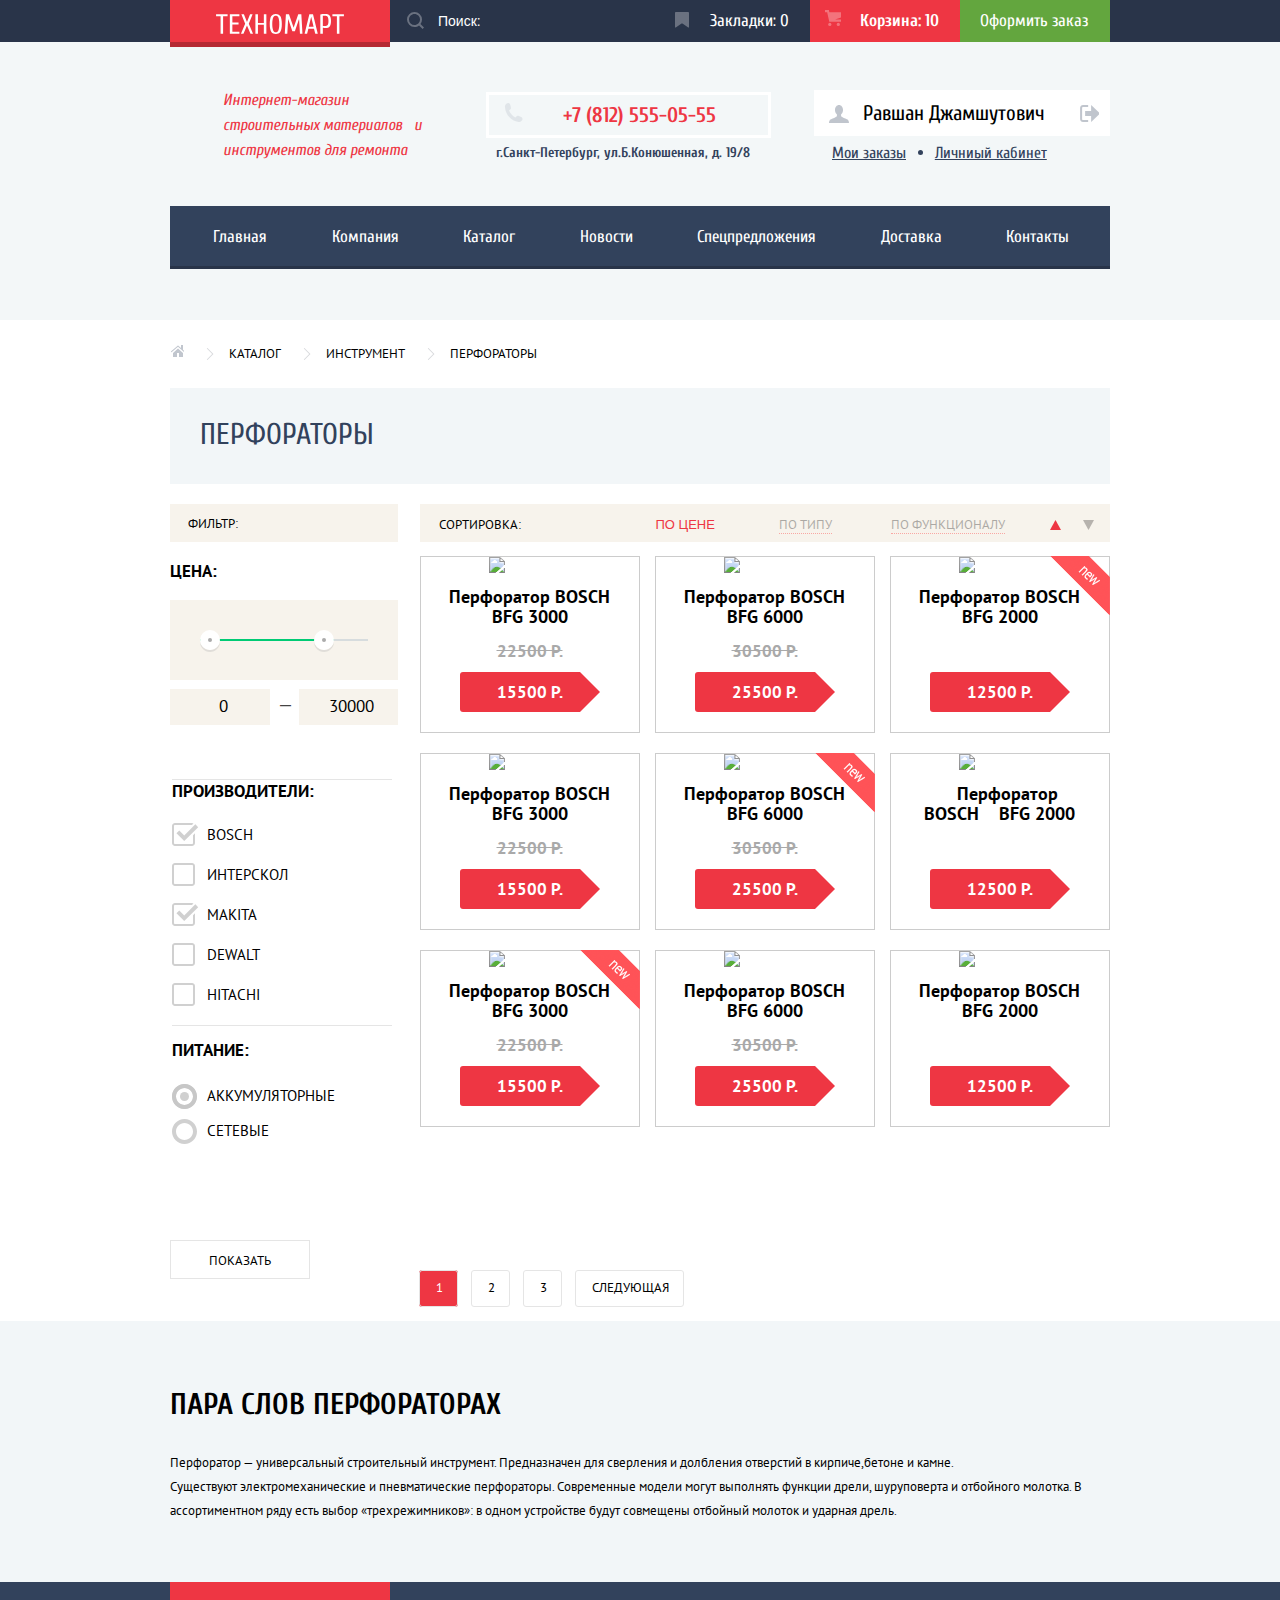
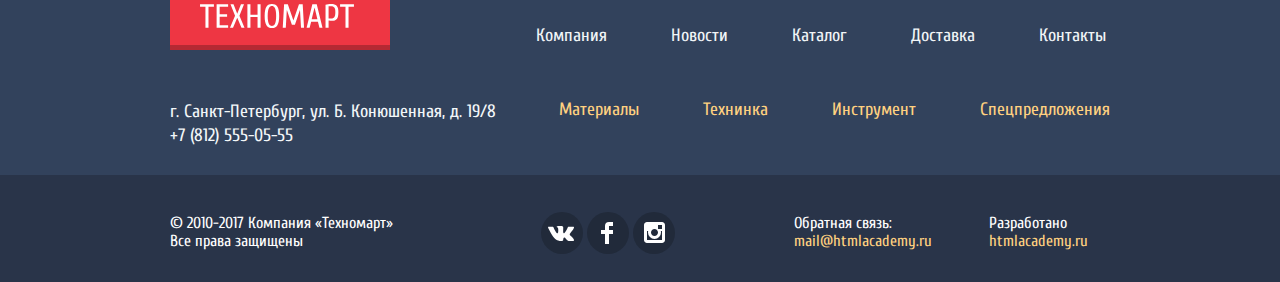
==== commit 2853037c: "final_realise" ====
--- a/catalog.html
+++ b/catalog.html
@@ -10,8 +10,7 @@
   <link href="https://fonts.googleapis.com/css?family=PT+Sans:400,700&subset=latin,cyrillic" rel="stylesheet"
     type="text/css">
   <link href="css/normalize.css" rel="stylesheet">
- <link href="css/code.min.css" rel="stylesheet">
-   <!--<link href="css/style.css" rel="stylesheet">-->
+  <link href="css/code.min.css" rel="stylesheet">
 </head>
 
 <body>
@@ -50,8 +49,8 @@
       </div>
 
       <div class="user-info">
-        <a class="user-name" href="#">Равшан Джамшутович</a>
-        <a class="logout" href="#"></a>
+        <a class="user-name" href="profile.html">Равшан Джамшутович</a>
+        <a class="logout" href="logout.html"></a>
         <ul>
           <li class="links"><a href="#">Мои заказы</a></li>
           <li class="point"></li>
@@ -77,7 +76,7 @@
 
   <main class="main-catalog">
 
-    <section class="part-breadcrumbs container-main ">
+    <section class="part-breadcrumbs container-main">
       <ul class="breadcrumbs">
         <li class="first"><a class="home" href="main.html"></a></li>
         <li><a href="catalog.html">каталог</a></li>
@@ -88,7 +87,7 @@
     <div class="lobby-index">
       <h2 class="title">перфораторы</h2>
     </div>
-    <section class="filter-catalog container-main ">
+    <section class="filter-catalog container-main">
       <section class="filters">
         <form action="#" method="GET">
 
@@ -173,14 +172,14 @@
         </div>
 
         <ul class="catalog-list">
-          <li class="catalog-item ">
-
-            <ul class="hidden-button">
-              <li><a href="#" class="buy-this">купить</a></li>
-              <li><button class="bookmark-this" type="button">в закладки</button></li>
-            </ul>
-
-            <img class="image" src="img/BFG3000.jpg" alt="BFG 3000" width="218" height="170">
+          <li class="catalog-item">
+
+            <ul class="hidden-button">
+              <li><a href="#" class="buy-this">купить</a></li>
+              <li><button class="bookmark-this" type="button">в закладки</button></li>
+            </ul>
+
+            <img class="image" src="img/bfg3000.jpg" alt="BFG 3000" width="218" height="170">
 
             <h3 class="catalog-category">
               Перфоратор BOSCH BFG 3000
@@ -200,7 +199,7 @@
               <li><button class="bookmark-this" type="button">в закладки</button></li>
             </ul>
 
-            <img class="image" src="img/BFG6000.jpg" alt="BFG 6000" width="218" height="170">
+            <img class="image" src="img/bfg6000.jpg" alt="BFG 6000" width="218" height="170">
 
             <div class="catalog-category">
               Перфоратор BOSCH BFG 6000
@@ -221,7 +220,7 @@
               <li><button class="bookmark-this" type="button">в закладки</button></li>
             </ul>
 
-            <img class="image" src="img/BFG2000.jpg" alt="BFG 2000" width="218" height="170">
+            <img class="image" src="img/bfg2000.jpg" alt="BFG 2000" width="218" height="170">
 
             <h3 class="catalog-category">
               Перфоратор BOSCH BFG 2000
@@ -242,7 +241,7 @@
               <li><button class="bookmark-this" type="button">в закладки</button></li>
             </ul>
 
-            <img class="image" src="img/BFG3000.jpg" alt="BFG 3000" width="218" height="170">
+            <img class="image" src="img/bfg3000.jpg" alt="BFG 3000" width="218" height="170">
 
             <h3 class="catalog-category">
               Перфоратор BOSCH BFG 3000
@@ -263,7 +262,7 @@
               <li><button class="bookmark-this" type="button">в закладки</button></li>
             </ul>
 
-            <img class="image" src="img/BFG6000.jpg" alt="BFG 6000" width="218" height="170">
+            <img class="image" src="img/bfg6000.jpg" alt="BFG 6000" width="218" height="170">
 
             <h3 class="catalog-category">
               Перфоратор BOSCH BFG 6000
@@ -283,7 +282,7 @@
               <li><button class="bookmark-this" type="button">в закладки</button></li>
             </ul>
 
-            <img class="image" src="img/BFG2000.jpg" alt="BFG 2000" width="218" height="170">
+            <img class="image" src="img/bfg2000.jpg" alt="BFG 2000" width="218" height="170">
 
             <h3 class="catalog-category">
               <span class="catalog-category">Перфоратор BOSCH</span>
@@ -306,7 +305,7 @@
               <li><button class="bookmark-this" type="button">в закладки</button></li>
             </ul>
 
-            <img class="image" src="img/BFG3000.jpg" alt="BFG 3000" width="218" height="170">
+            <img class="image" src="img/bfg3000.jpg" alt="BFG 3000" width="218" height="170">
 
             <h3 class="catalog-category">
               Перфоратор BOSCH BFG 3000
@@ -326,7 +325,7 @@
               <li><button class="bookmark-this" type="button">в закладки</button></li>
             </ul>
 
-            <img class="image" src="img/BFG6000.jpg" alt="BFG 6000" width="218" height="170">
+            <img class="image" src="img/bfg6000.jpg" alt="BFG 6000" width="218" height="170">
 
             <h3 class="catalog-category">
               Перфоратор BOSCH BFG 6000
@@ -346,7 +345,7 @@
               <li><button class="bookmark-this" type="button">в закладки</button></li>
             </ul>
 
-            <img class="image" src="img/BFG2000.jpg" alt="BFG 2000" width="218" height="170">
+            <img class="image" src="img/bfg2000.jpg" alt="BFG 2000" width="218" height="170">
 
             <h3 class="catalog-category">
               Перфоратор BOSCH BFG 2000
@@ -372,7 +371,7 @@
     </ul>
     <div class="out-definition">
       <section class="definition">
-        <h2>ПАРА СЛОВ О ПЕРФОРАТОРАХ</h2>
+        <h2>пара слов перфораторах</h2>
         <p>
           Перфоратор — универсальный строительный инструмент. Предназначен для сверления и долбления отверстий в
           кирпиче,бетоне и камне. <br>
